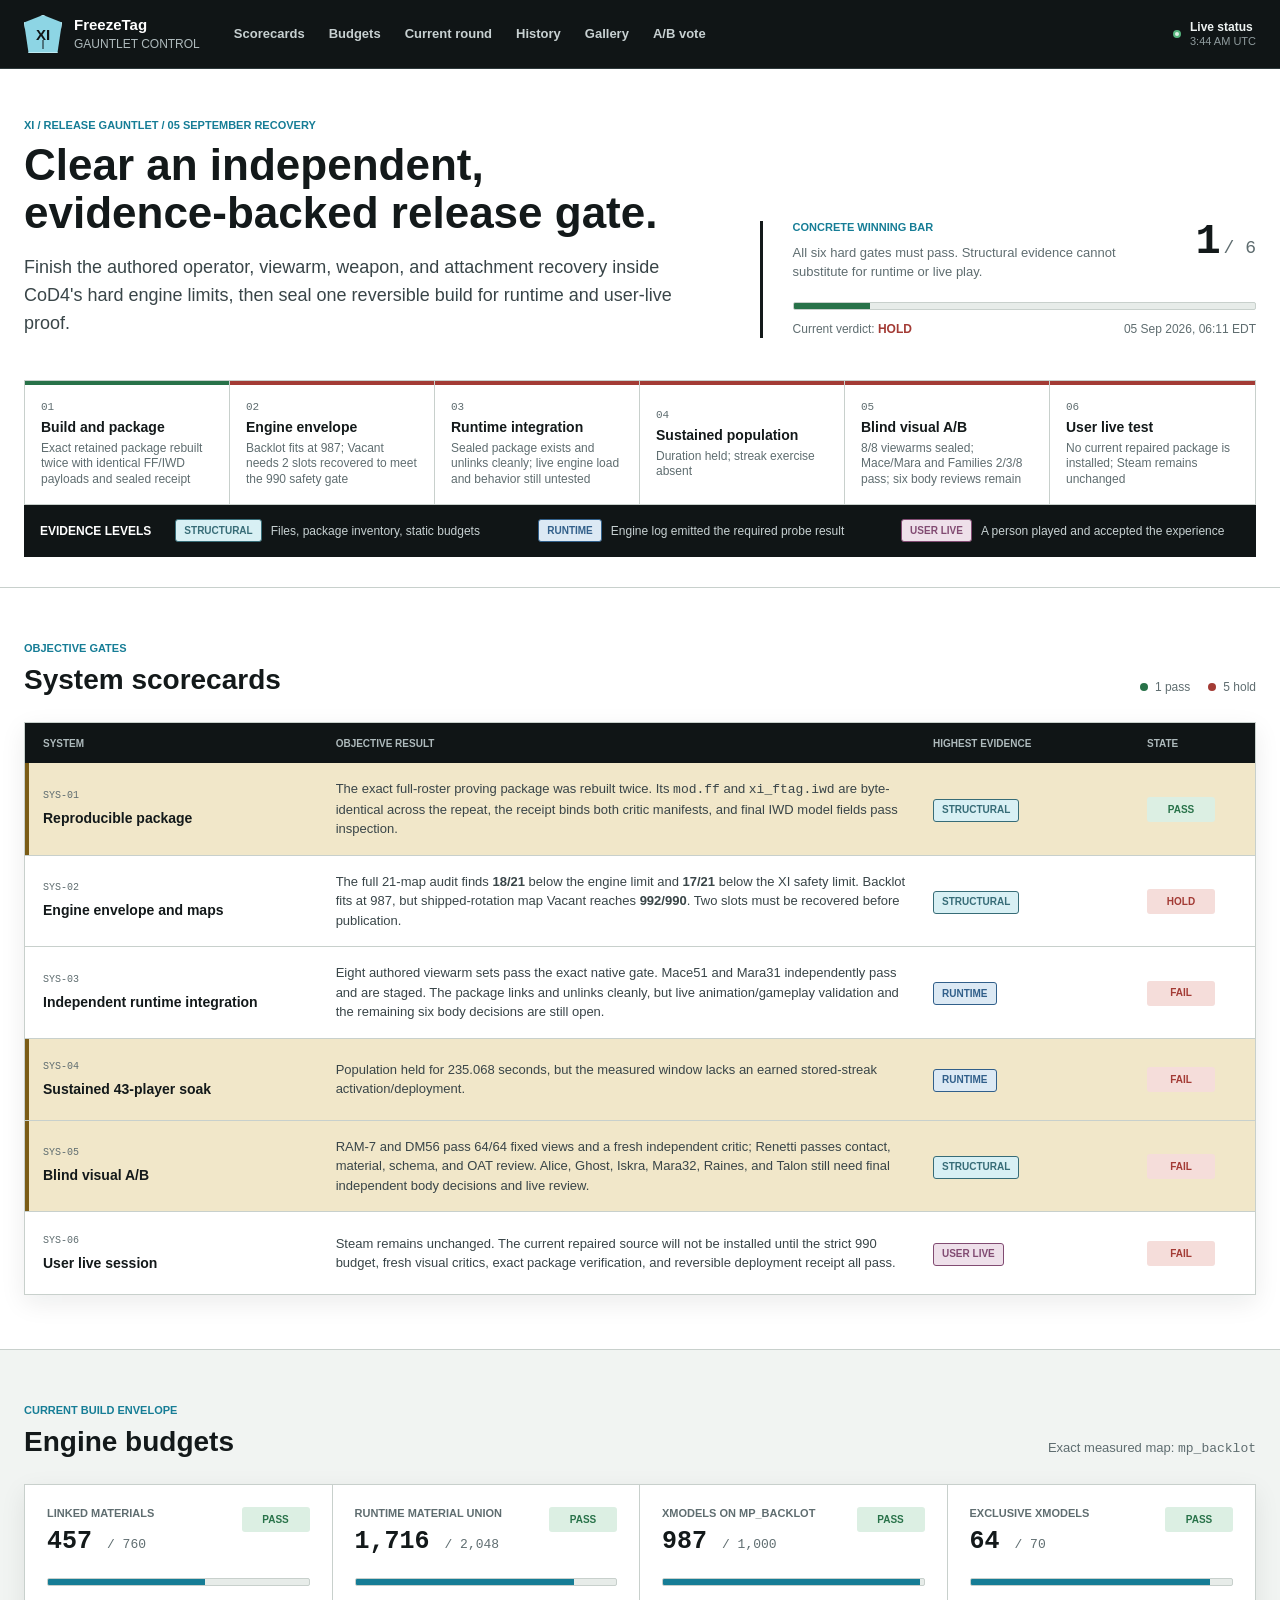
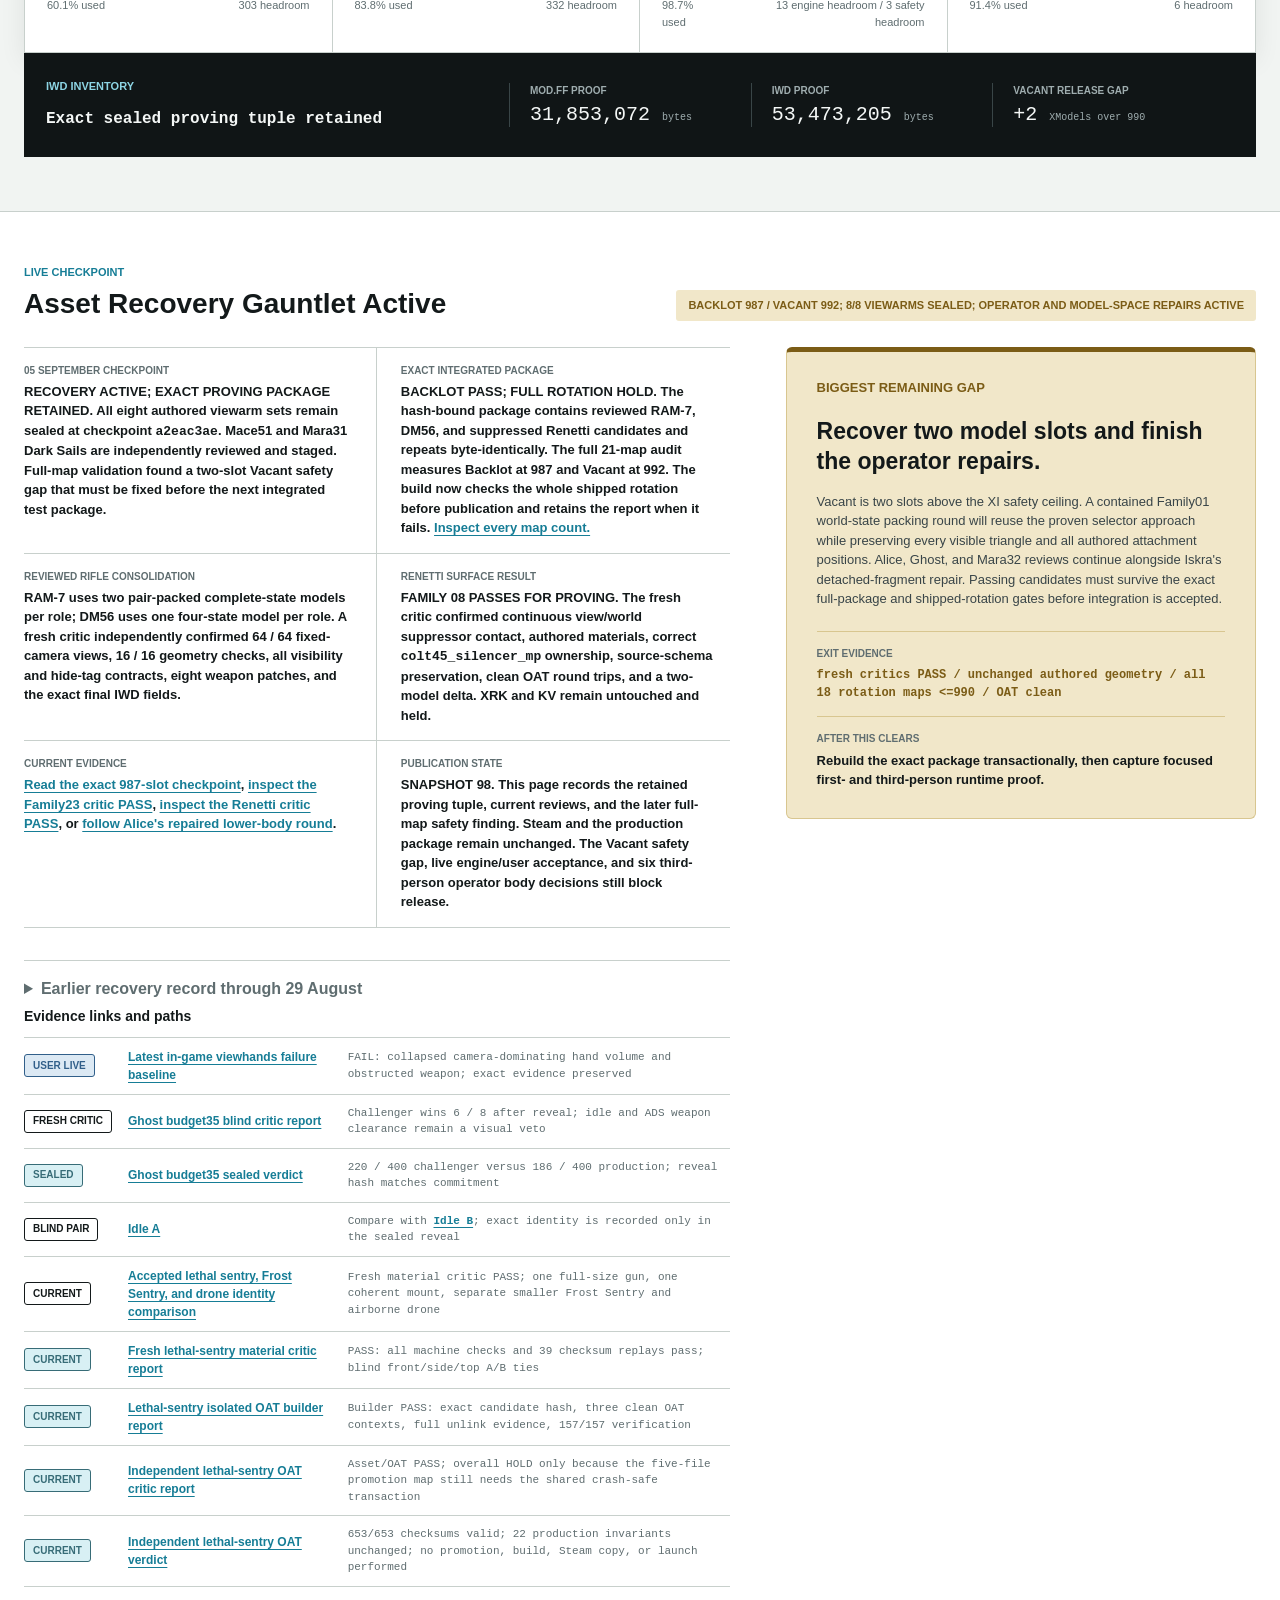
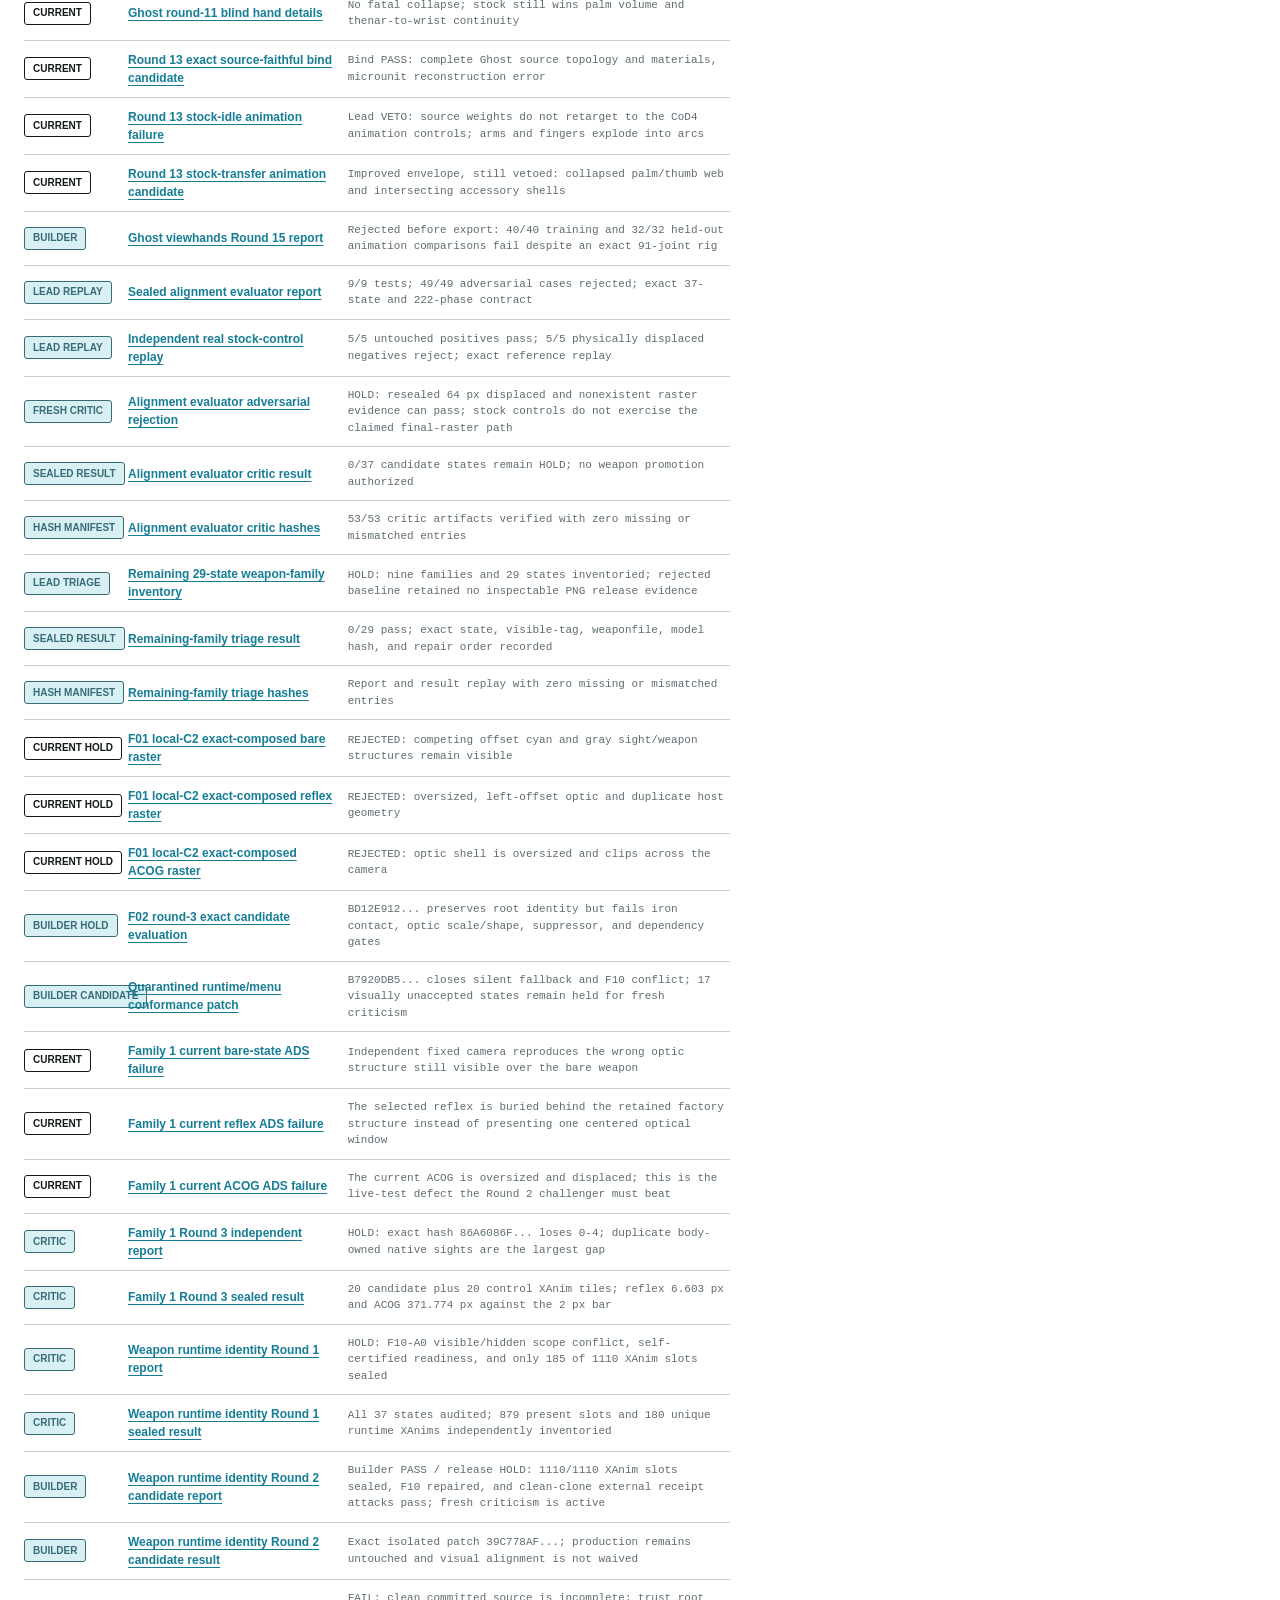
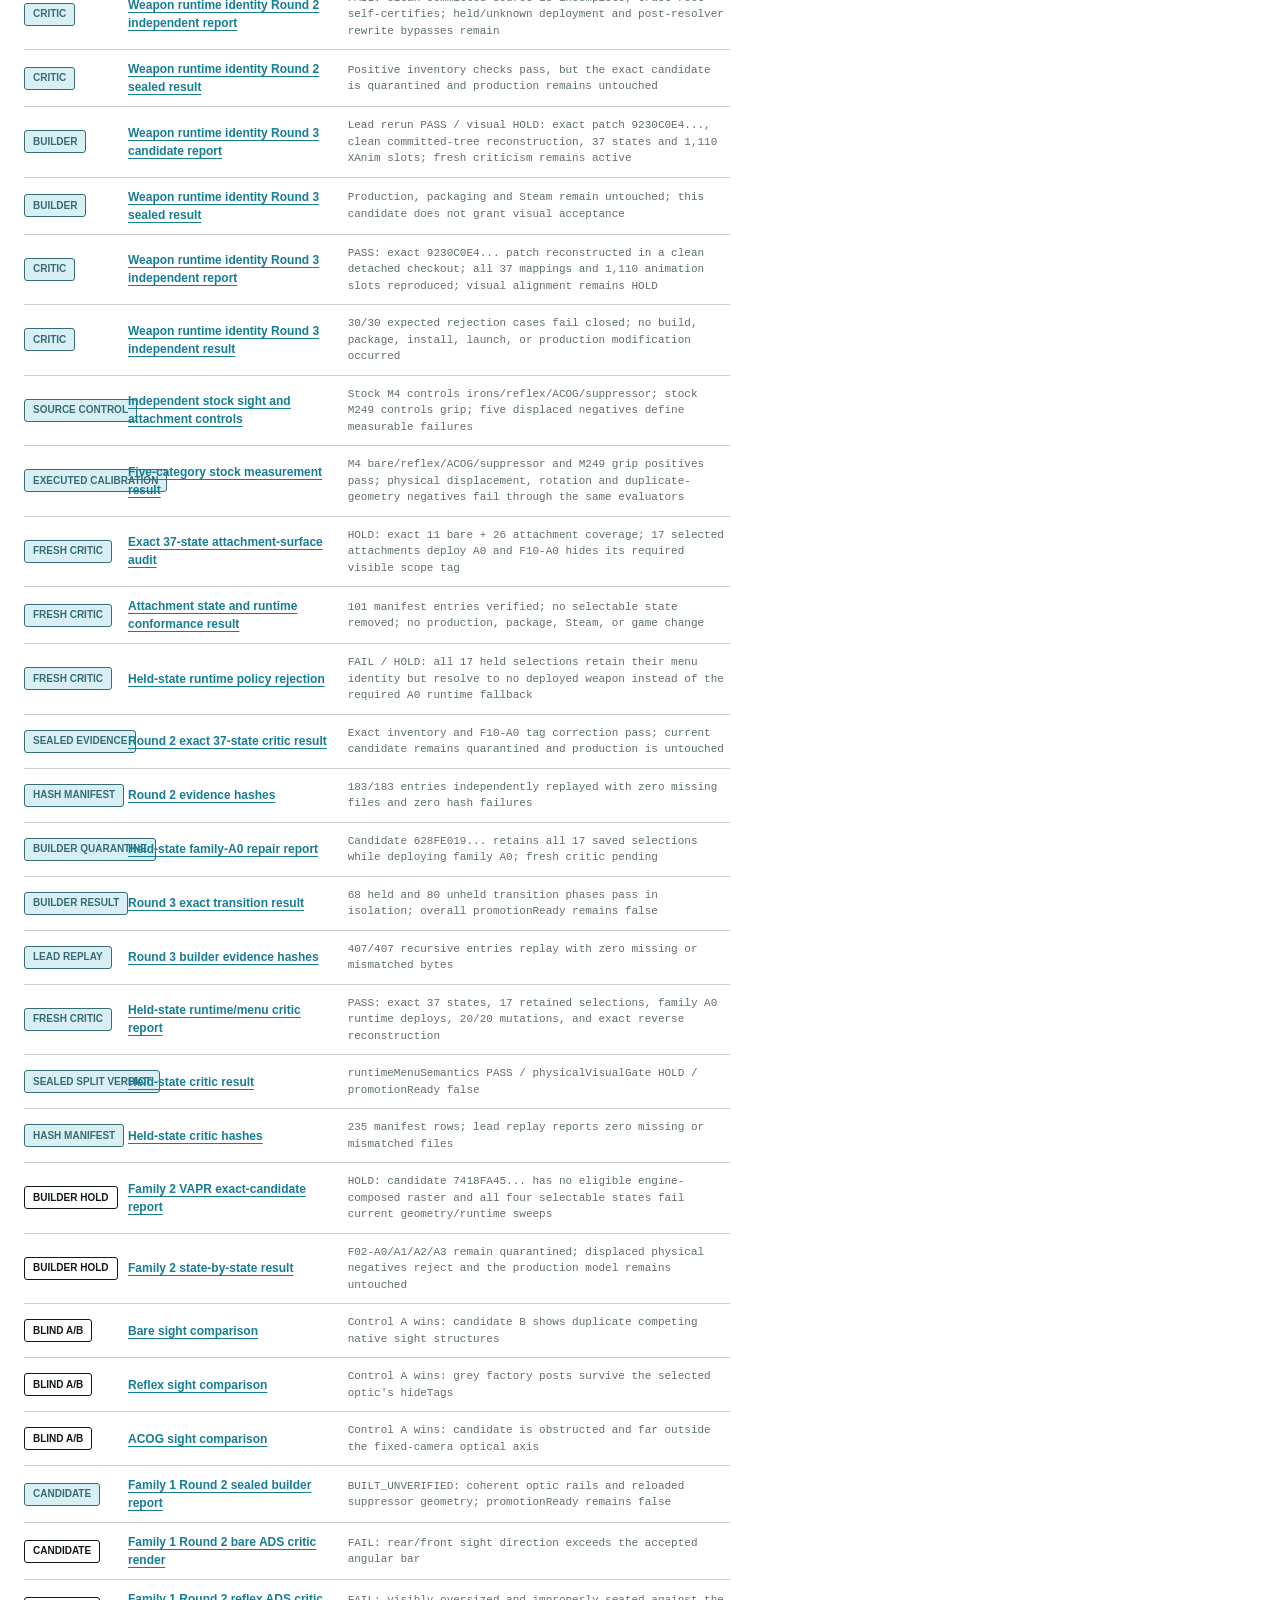
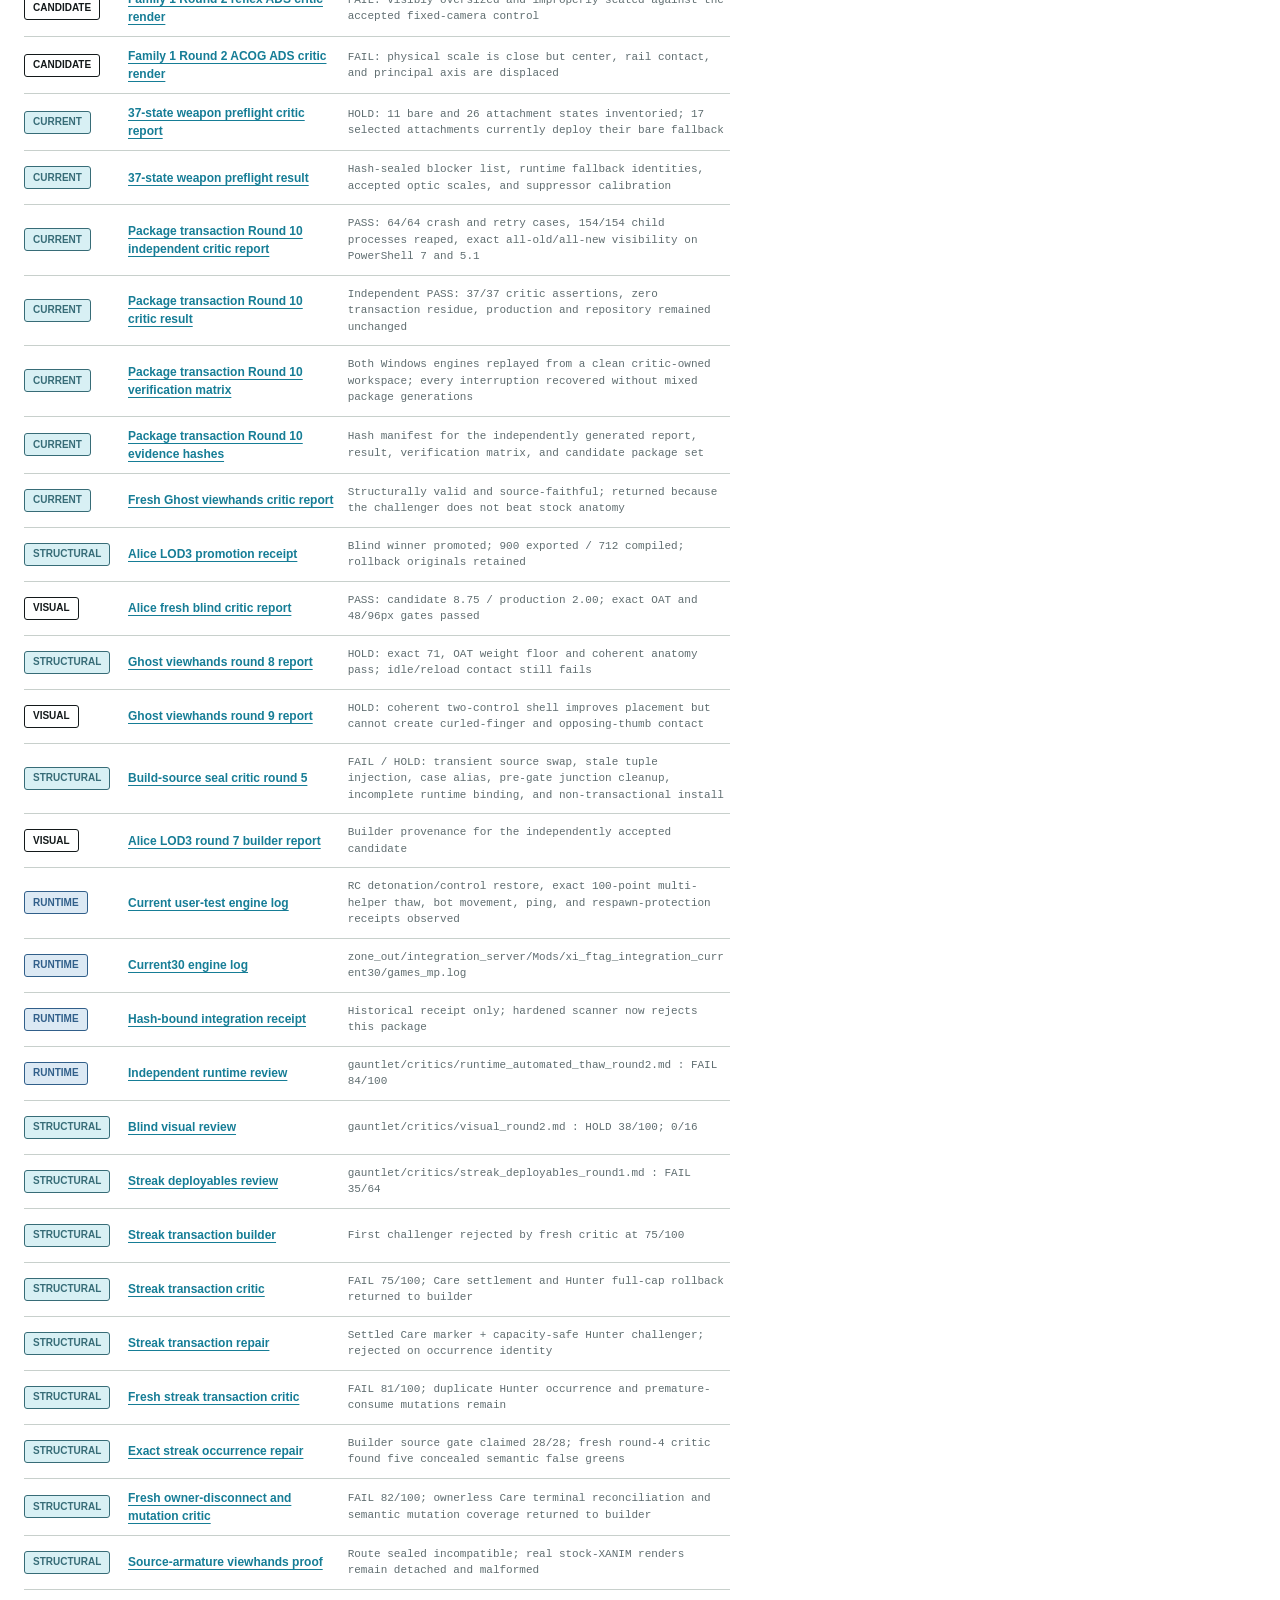
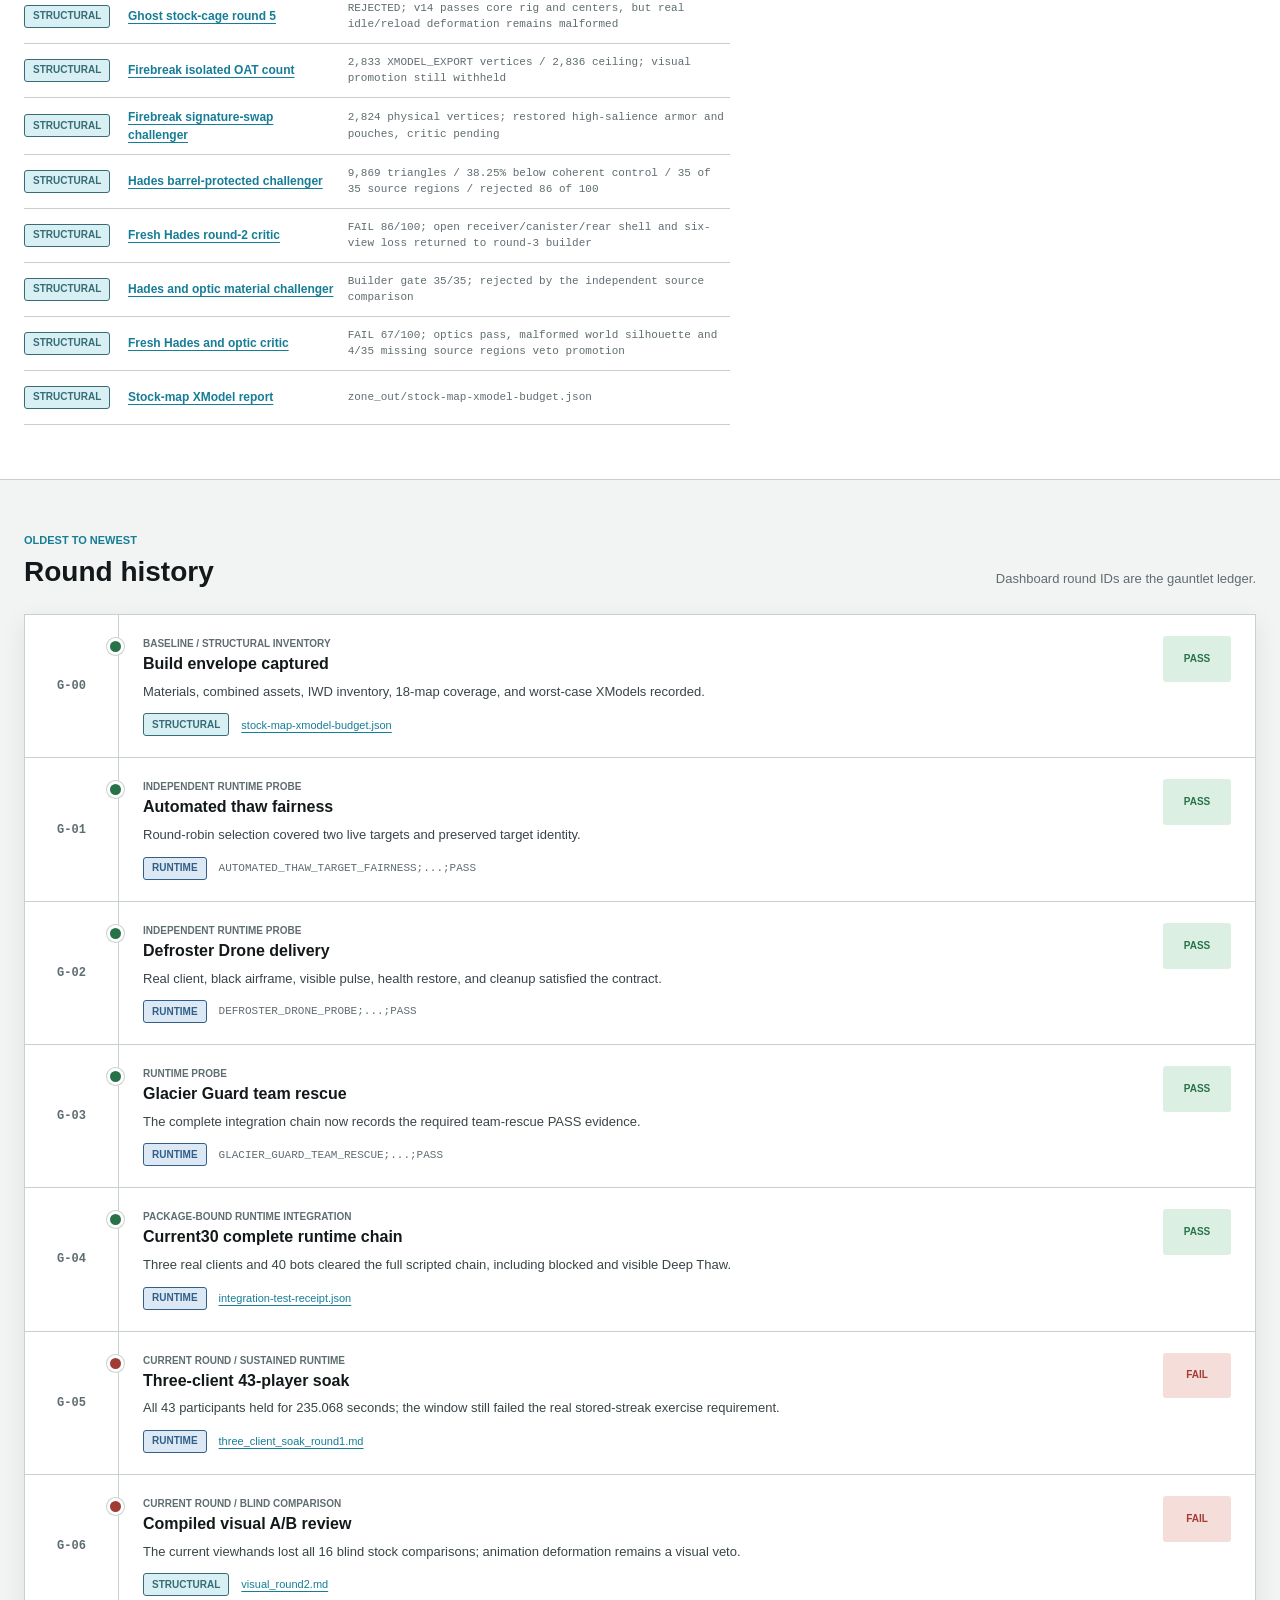
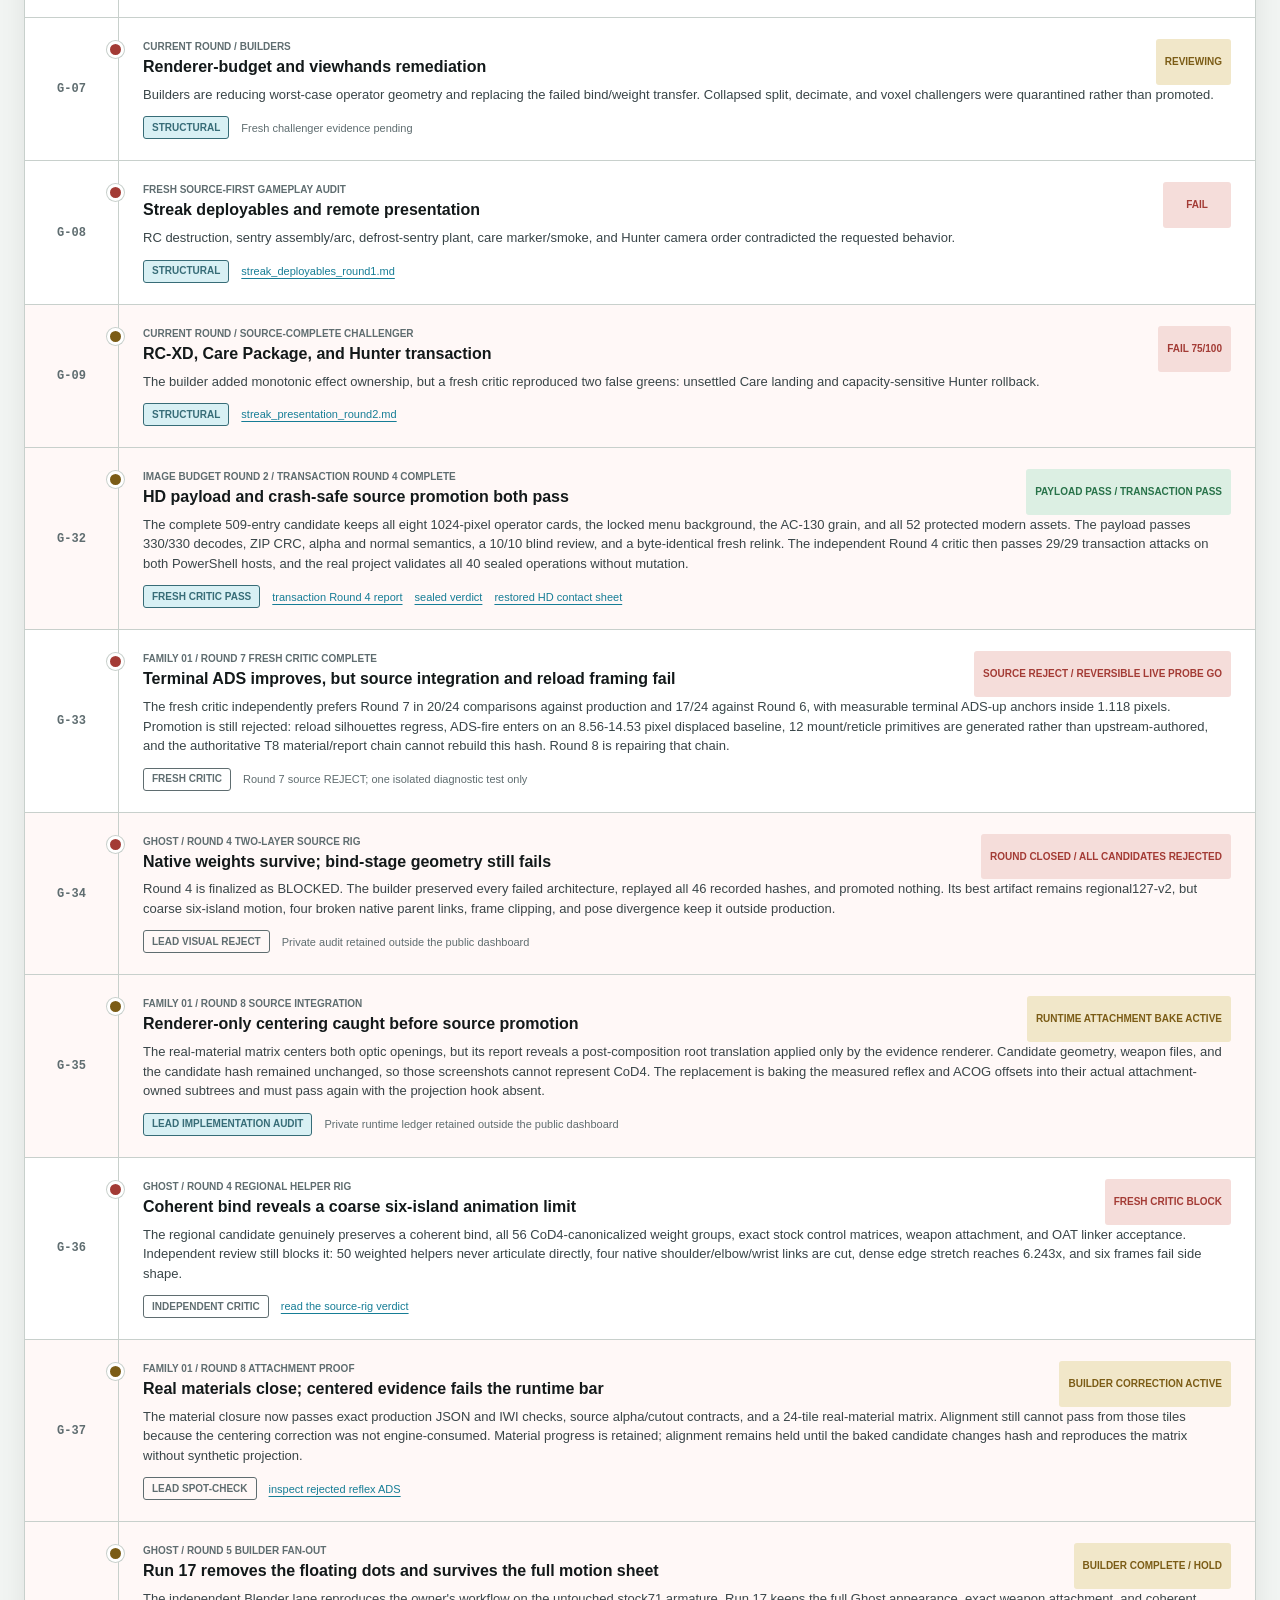
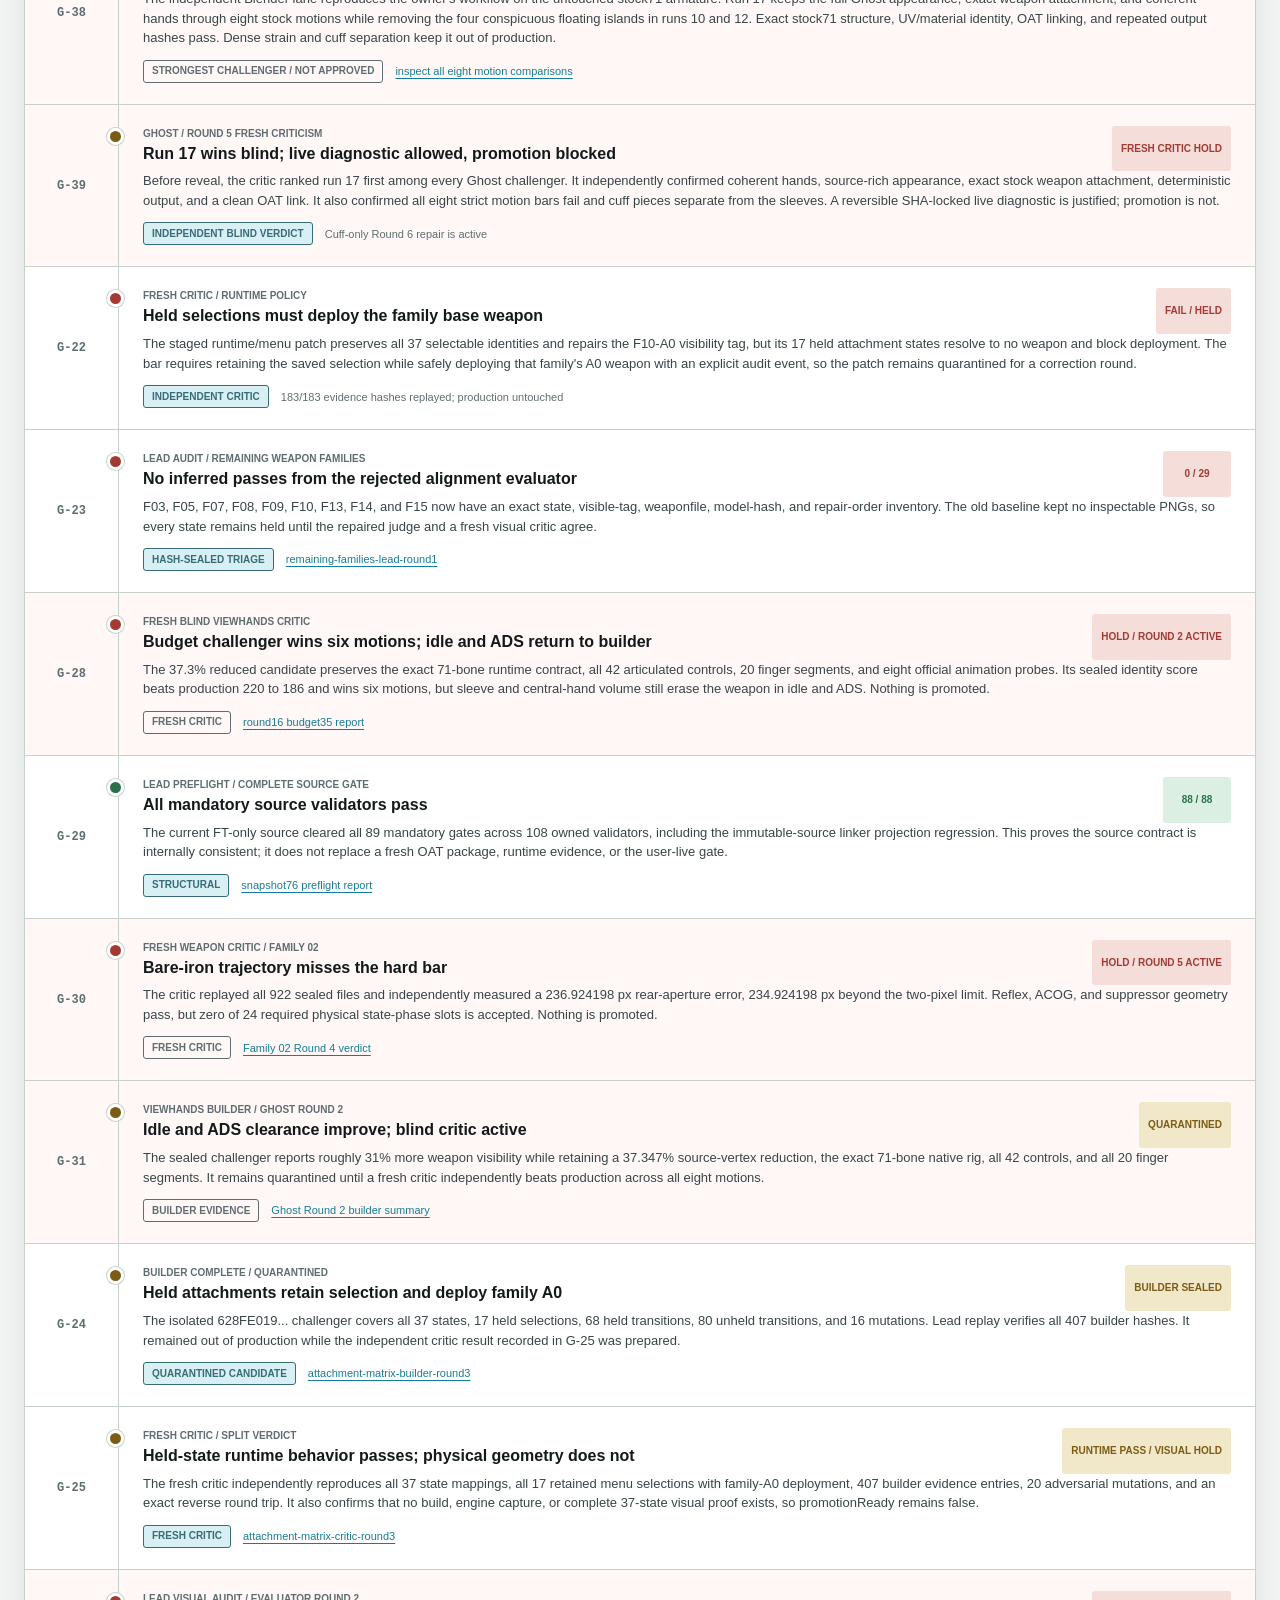
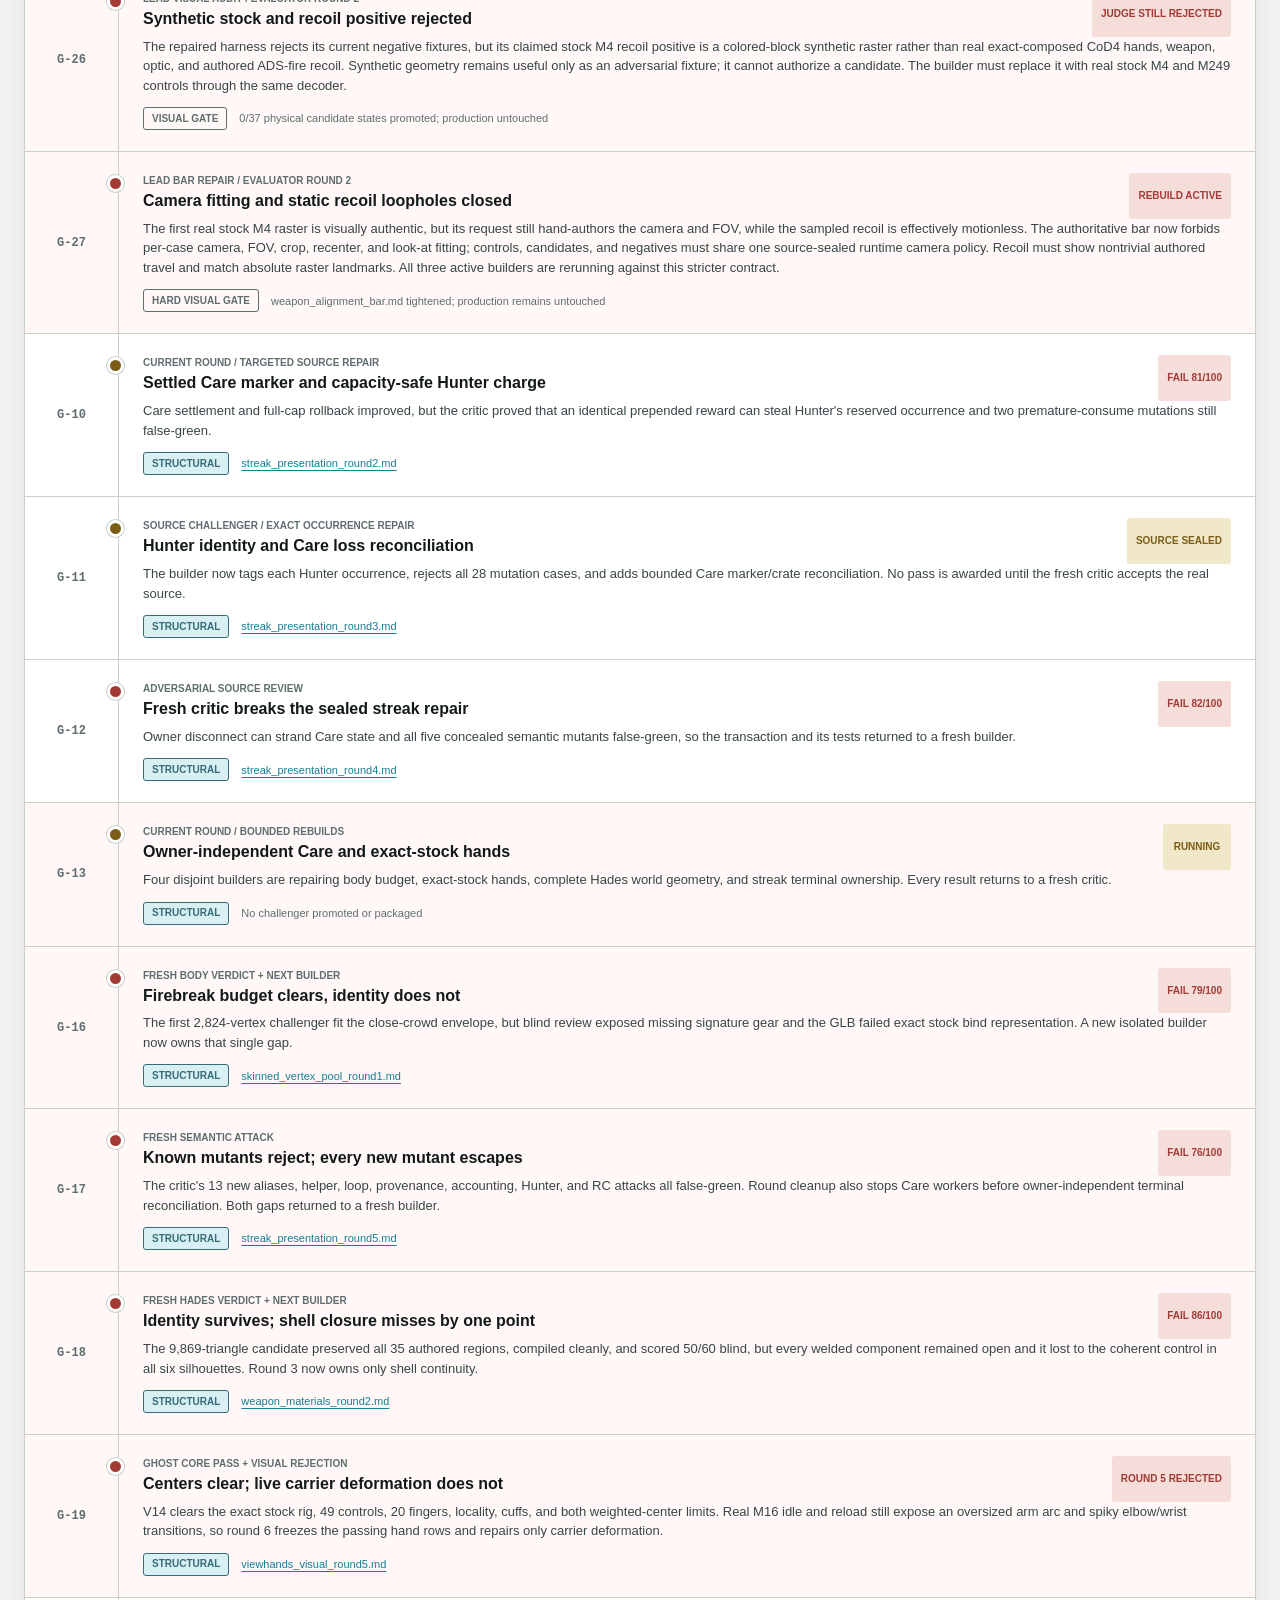
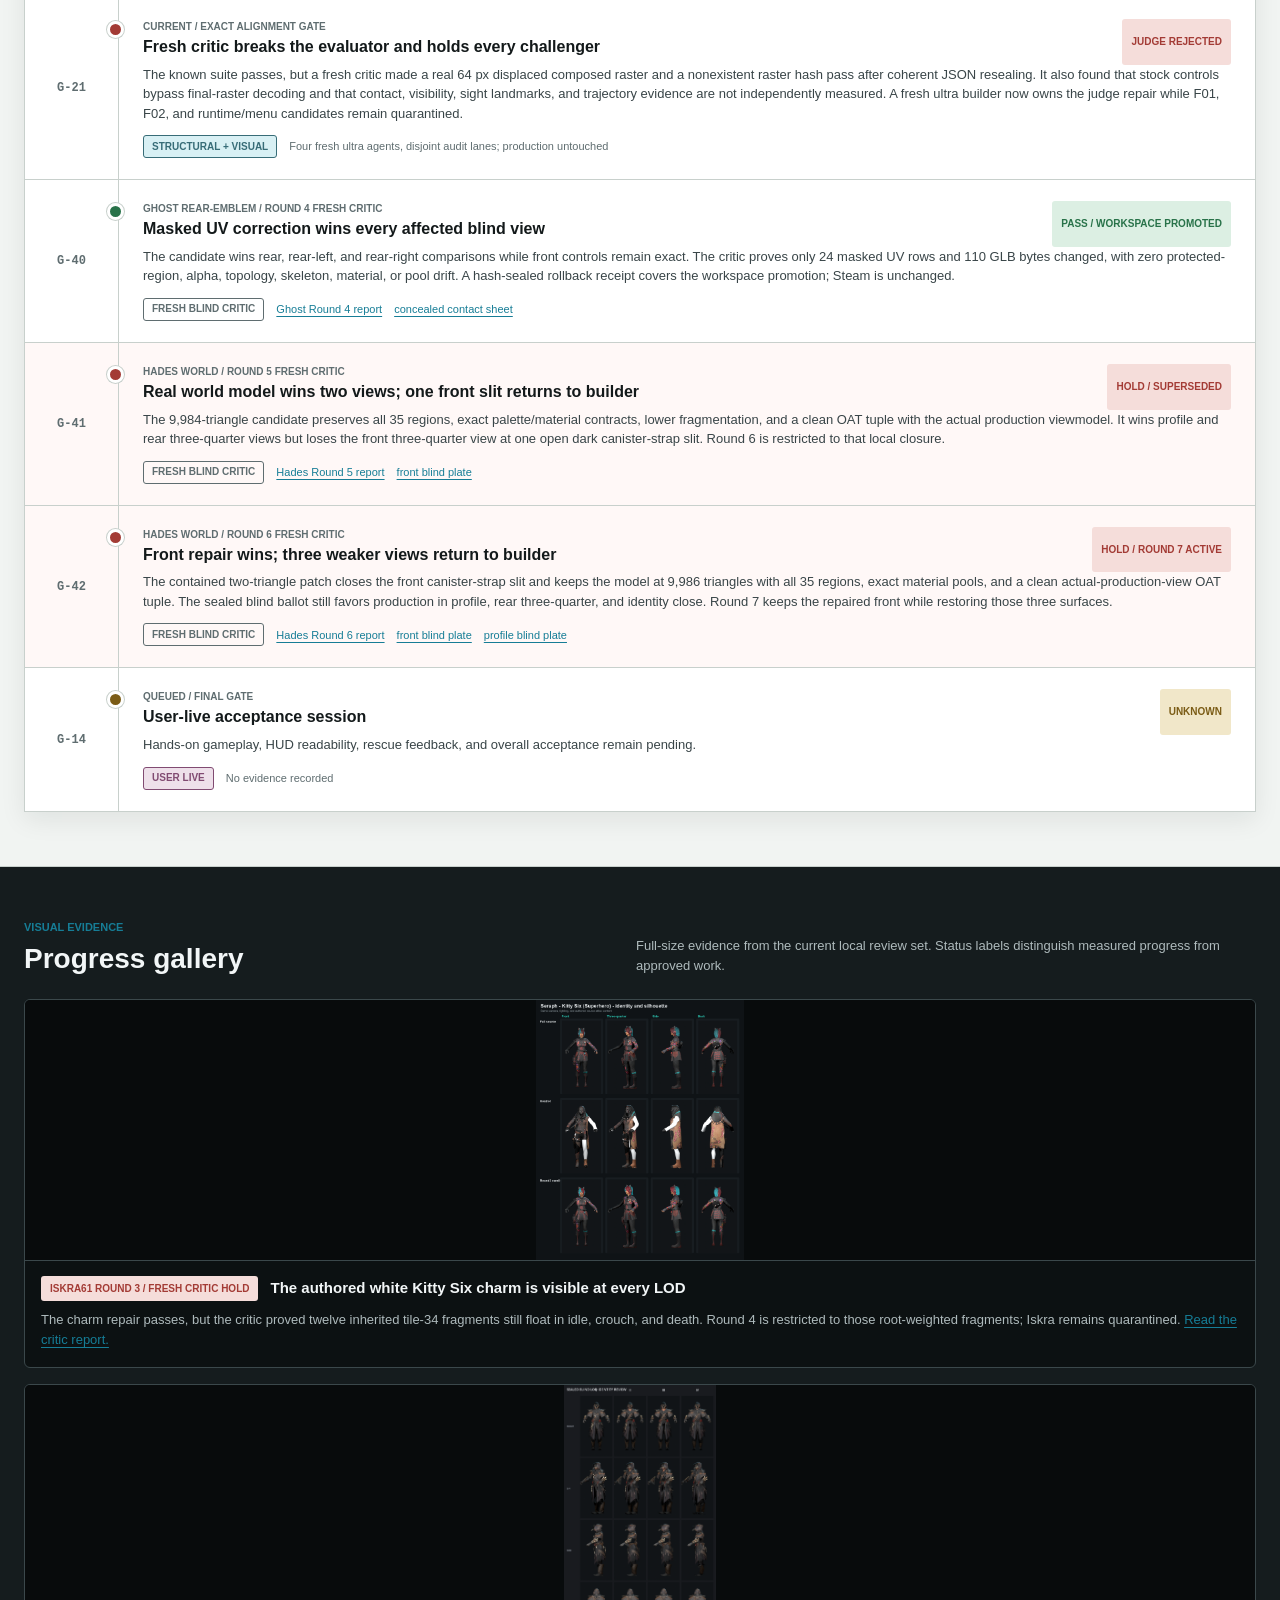
==== index.html @ a53f62fb "Record snapshot 98 with exact package and full-map safety results" ====
<!doctype html>
<html lang="en">
<head>
  <meta charset="utf-8">
  <meta name="viewport" content="width=device-width, initial-scale=1">
  <meta name="color-scheme" content="light">
  <meta name="theme-color" content="#101516">
  <title>XI FreezeTag | Gauntlet Progress</title>
  <link rel="stylesheet" href="styles.css?v=20260905-2">
  <script src="dashboard.js" defer></script>
</head>
<body>
  <a class="skip-link" href="#main-content">Skip to dashboard</a>

  <header class="site-header">
    <div class="header-inner">
      <a class="brand" href="#top" aria-label="XI FreezeTag gauntlet overview">
        <span class="brand-sigil" aria-hidden="true"><span>XI</span></span>
        <span class="brand-copy">
          <strong>FreezeTag</strong>
          <span>Gauntlet control</span>
        </span>
      </a>

      <nav class="section-nav" aria-label="Dashboard sections">
        <a href="#scorecards">Scorecards</a>
        <a href="#budgets">Budgets</a>
        <a href="#current-round">Current round</a>
        <a href="#history">History</a>
        <a href="#progress-gallery">Gallery</a>
        <a href="#visual-vote">A/B vote</a>
      </nav>

      <div class="header-state">
        <span class="live-dot" aria-hidden="true"></span>
        <span>
          <strong>Live status</strong>
          <span data-local-clock>Clock loading</span>
        </span>
      </div>
    </div>
  </header>

  <main id="main-content">
    <!-- SNAPSHOT FACTS: update this block and the matching sections below together. -->
    <section class="intro" id="top" aria-labelledby="goal-title">
      <div class="section-shell">
        <div class="intro-grid">
          <div class="goal-copy">
            <p class="eyebrow">XI / RELEASE GAUNTLET / 05 SEPTEMBER RECOVERY</p>
            <h1 id="goal-title">Clear an independent, evidence-backed release gate.</h1>
            <p class="lede">
              Finish the authored operator, viewarm, weapon, and attachment recovery inside CoD4's
              hard engine limits, then seal one reversible build for runtime and user-live proof.
            </p>
          </div>

          <div class="gate-summary" aria-labelledby="winning-bar-title">
            <div class="gate-summary-head">
              <div>
                <p class="eyebrow" id="winning-bar-title">Concrete winning bar</p>
                <p class="gate-rule">All six hard gates must pass. Structural evidence cannot substitute for runtime or live play.</p>
              </div>
              <div class="gate-count" aria-label="One of six release gates passed for the current source">
                <strong>1</strong><span>/ 6</span>
              </div>
            </div>
            <div class="gate-progress" role="progressbar" aria-label="Winning bar progress" aria-valuemin="0" aria-valuemax="6" aria-valuenow="1">
              <span style="width: 16.667%"></span>
            </div>
            <div class="snapshot-stamp">
              <span>Current verdict: <strong class="text-fail">HOLD</strong></span>
              <time datetime="2026-09-05T06:11:43-04:00">05 Sep 2026, 06:11 EDT</time>
            </div>
          </div>
        </div>

        <ol class="winning-bar" aria-label="Release gates">
          <li class="checkpoint is-pass">
            <span class="checkpoint-index">01</span>
            <strong>Build and package</strong>
            <span>Exact retained package rebuilt twice with identical FF/IWD payloads and sealed receipt</span>
          </li>
          <li class="checkpoint is-fail">
            <span class="checkpoint-index">02</span>
            <strong>Engine envelope</strong>
            <span>Backlot fits at 987; Vacant needs 2 slots recovered to meet the 990 safety gate</span>
          </li>
          <li class="checkpoint is-fail">
            <span class="checkpoint-index">03</span>
            <strong>Runtime integration</strong>
            <span>Sealed package exists and unlinks cleanly; live engine load and behavior still untested</span>
          </li>
          <li class="checkpoint is-fail">
            <span class="checkpoint-index">04</span>
            <strong>Sustained population</strong>
            <span>Duration held; streak exercise absent</span>
          </li>
          <li class="checkpoint is-fail">
            <span class="checkpoint-index">05</span>
            <strong>Blind visual A/B</strong>
              <span>8/8 viewarms sealed; Mace/Mara and Families 2/3/8 pass; six body reviews remain</span>
          </li>
          <li class="checkpoint is-fail">
            <span class="checkpoint-index">06</span>
            <strong>User live test</strong>
            <span>No current repaired package is installed; Steam remains unchanged</span>
          </li>
        </ol>

        <div class="verification-key" aria-label="Verification level definitions">
          <div class="key-label">Evidence levels</div>
          <div class="key-item">
            <span class="tier tier-structural">Structural</span>
            <span>Files, package inventory, static budgets</span>
          </div>
          <div class="key-item">
            <span class="tier tier-runtime">Runtime</span>
            <span>Engine log emitted the required probe result</span>
          </div>
          <div class="key-item">
            <span class="tier tier-live">User live</span>
            <span>A person played and accepted the experience</span>
          </div>
        </div>
      </div>
    </section>

    <section class="section-band" id="scorecards" aria-labelledby="scorecards-title">
      <div class="section-shell">
        <header class="section-heading">
          <div>
            <p class="eyebrow">Objective gates</p>
            <h2 id="scorecards-title">System scorecards</h2>
          </div>
          <div class="score-tally" aria-label="One release gate passed, five held">
            <span><i class="state-dot pass" aria-hidden="true"></i>1 pass</span>
            <span><i class="state-dot fail" aria-hidden="true"></i>5 hold</span>
          </div>
        </header>

        <div class="score-table" role="table" aria-label="Gauntlet system scorecards">
          <div class="score-head" role="row">
            <span role="columnheader">System</span>
            <span role="columnheader">Objective result</span>
            <span role="columnheader">Highest evidence</span>
            <span role="columnheader">State</span>
          </div>

          <div class="score-row is-current" role="row">
            <div class="score-system" role="cell" data-label="System">
              <span class="system-code">SYS-01</span>
              <strong>Reproducible package</strong>
            </div>
            <div class="score-result" role="cell" data-label="Objective result">
              The exact full-roster proving package was rebuilt twice. Its <code>mod.ff</code> and <code>xi_ftag.iwd</code> are byte-identical across the repeat, the receipt binds both critic manifests, and final IWD model fields pass inspection.
            </div>
            <div role="cell" data-label="Highest evidence"><span class="tier tier-structural">Structural</span></div>
            <div role="cell" data-label="State"><span class="status status-pass">Pass</span></div>
          </div>

          <div class="score-row" role="row">
            <div class="score-system" role="cell" data-label="System">
              <span class="system-code">SYS-02</span>
              <strong>Engine envelope and maps</strong>
            </div>
            <div class="score-result" role="cell" data-label="Objective result">
              The full 21-map audit finds <strong>18/21</strong> below the engine limit and <strong>17/21</strong> below the XI safety limit. Backlot fits at 987, but shipped-rotation map Vacant reaches <strong>992/990</strong>. Two slots must be recovered before publication.
            </div>
            <div role="cell" data-label="Highest evidence"><span class="tier tier-structural">Structural</span></div>
            <div role="cell" data-label="State"><span class="status status-fail">Hold</span></div>
          </div>

          <div class="score-row" role="row">
            <div class="score-system" role="cell" data-label="System">
              <span class="system-code">SYS-03</span>
              <strong>Independent runtime integration</strong>
            </div>
            <div class="score-result" role="cell" data-label="Objective result">
              Eight authored viewarm sets pass the exact native gate. Mace51 and Mara31 independently pass and are staged. The package links and unlinks cleanly, but live animation/gameplay validation and the remaining six body decisions are still open.
            </div>
            <div role="cell" data-label="Highest evidence"><span class="tier tier-runtime">Runtime</span></div>
            <div role="cell" data-label="State"><span class="status status-fail">Fail</span></div>
          </div>

          <div class="score-row is-current" role="row">
            <div class="score-system" role="cell" data-label="System">
              <span class="system-code">SYS-04</span>
              <strong>Sustained 43-player soak</strong>
            </div>
            <div class="score-result" role="cell" data-label="Objective result">
              Population held for 235.068 seconds, but the measured window lacks an earned stored-streak activation/deployment.
            </div>
            <div role="cell" data-label="Highest evidence"><span class="tier tier-runtime">Runtime</span></div>
            <div role="cell" data-label="State"><span class="status status-fail">Fail</span></div>
          </div>

          <div class="score-row is-current" role="row">
            <div class="score-system" role="cell" data-label="System">
              <span class="system-code">SYS-05</span>
              <strong>Blind visual A/B</strong>
            </div>
            <div class="score-result" role="cell" data-label="Objective result">
              RAM-7 and DM56 pass 64/64 fixed views and a fresh independent critic; Renetti passes contact, material, schema, and OAT review. Alice, Ghost, Iskra, Mara32, Raines, and Talon still need final independent body decisions and live review.
            </div>
            <div role="cell" data-label="Highest evidence"><span class="tier tier-structural">Structural</span></div>
            <div role="cell" data-label="State"><span class="status status-fail">Fail</span></div>
          </div>

          <div class="score-row" role="row">
            <div class="score-system" role="cell" data-label="System">
              <span class="system-code">SYS-06</span>
              <strong>User live session</strong>
            </div>
            <div class="score-result" role="cell" data-label="Objective result">
              Steam remains unchanged. The current repaired source will not be installed until the strict 990 budget, fresh visual critics, exact package verification, and reversible deployment receipt all pass.
            </div>
            <div role="cell" data-label="Highest evidence"><span class="tier tier-live">User live</span></div>
            <div role="cell" data-label="State"><span class="status status-fail">Fail</span></div>
          </div>
        </div>
      </div>
    </section>

    <section class="section-band section-band-alt" id="budgets" aria-labelledby="budgets-title">
      <div class="section-shell">
        <header class="section-heading">
          <div>
            <p class="eyebrow">Current build envelope</p>
            <h2 id="budgets-title">Engine budgets</h2>
          </div>
          <p class="section-note">Exact measured map: <code>mp_backlot</code></p>
        </header>

        <div class="budget-grid">
          <article class="budget-metric">
            <div class="metric-head">
              <div>
                <span class="metric-label">Linked materials</span>
                <strong>457 <small>/ 760</small></strong>
              </div>
              <span class="status status-pass">Pass</span>
            </div>
            <div class="meter" role="progressbar" aria-label="Linked materials used" aria-valuemin="0" aria-valuemax="760" aria-valuenow="457">
              <span style="--meter-fill: 60.1%"></span>
            </div>
            <p>60.1% used <span>303 headroom</span></p>
          </article>

          <article class="budget-metric">
            <div class="metric-head">
              <div>
                <span class="metric-label">Runtime material union</span>
                <strong>1,716 <small>/ 2,048</small></strong>
              </div>
              <span class="status status-pass">Pass</span>
            </div>
            <div class="meter" role="progressbar" aria-label="Runtime material union used" aria-valuemin="0" aria-valuemax="2048" aria-valuenow="1716">
              <span style="--meter-fill: 83.8%"></span>
            </div>
            <p>83.8% used <span>332 headroom</span></p>
          </article>

          <article class="budget-metric">
            <div class="metric-head">
              <div>
                <span class="metric-label">XModels on mp_backlot</span>
                <strong>987 <small>/ 1,000</small></strong>
              </div>
              <span class="status status-pass">Pass</span>
            </div>
            <div class="meter" role="progressbar" aria-label="XModels used on mp_backlot" aria-valuemin="0" aria-valuemax="1000" aria-valuenow="987">
              <span style="--meter-fill: 98.7%"></span>
            </div>
            <p>98.7% used <span>13 engine headroom / 3 safety headroom</span></p>
          </article>

          <article class="budget-metric">
            <div class="metric-head">
              <div>
                <span class="metric-label">Exclusive XModels</span>
                <strong>64 <small>/ 70</small></strong>
              </div>
              <span class="status status-pass">Pass</span>
            </div>
            <div class="meter" role="progressbar" aria-label="Exclusive XModels used" aria-valuemin="0" aria-valuemax="70" aria-valuenow="64">
              <span style="--meter-fill: 91.4%"></span>
            </div>
            <p>91.4% used <span>6 headroom</span></p>
          </article>
        </div>

        <div class="package-strip" aria-label="IWD package inventory">
          <div class="package-title">
            <span class="eyebrow">IWD inventory</span>
            <strong><code>Exact sealed proving tuple retained</code></strong>
          </div>
          <dl>
            <div>
              <dt>mod.ff proof</dt>
              <dd>31,853,072 <small>bytes</small></dd>
            </div>
            <div>
              <dt>IWD proof</dt>
              <dd>53,473,205 <small>bytes</small></dd>
            </div>
            <div>
              <dt>Vacant release gap</dt>
              <dd>+2 <small>XModels over 990</small></dd>
            </div>
          </dl>
        </div>
      </div>
    </section>

    <section class="section-band current-round" id="current-round" aria-labelledby="current-round-title">
      <div class="section-shell">
        <header class="section-heading">
          <div>
            <p class="eyebrow">Live checkpoint</p>
            <h2 id="current-round-title">Asset Recovery Gauntlet Active</h2>
          </div>
          <span class="status status-unknown status-large">Backlot 987 / Vacant 992; 8/8 viewarms sealed; operator and model-space repairs active</span>
        </header>

        <div class="round-grid">
          <div>
            <dl class="round-facts">
              <div>
                <dt>05 September checkpoint</dt>
                <dd><strong>RECOVERY ACTIVE; EXACT PROVING PACKAGE RETAINED.</strong> All eight authored viewarm sets remain sealed at checkpoint <code>a2eac3ae</code>. Mace51 and Mara31 Dark Sails are independently reviewed and staged. Full-map validation found a two-slot Vacant safety gap that must be fixed before the next integrated test package.</dd>
              </div>
              <div>
                <dt>Exact integrated package</dt>
                <dd><strong>BACKLOT PASS; FULL ROTATION HOLD.</strong> The hash-bound package contains reviewed RAM-7, DM56, and suppressed Renetti candidates and repeats byte-identically. The full 21-map audit measures Backlot at 987 and Vacant at 992. The build now checks the whole shipped rotation before publication and retains the report when it fails. <a href="evidence/current/recovery-20260905/package/stock-map-xmodel-budget.json">Inspect every map count.</a></dd>
              </div>
              <div>
                <dt>Reviewed rifle consolidation</dt>
                <dd>RAM-7 uses two pair-packed complete-state models per role; DM56 uses one four-state model per role. A fresh critic independently confirmed <strong>64 / 64</strong> fixed-camera views, <strong>16 / 16</strong> geometry checks, all visibility and hide-tag contracts, eight weapon patches, and the exact final IWD fields.</dd>
              </div>
              <div>
                <dt>Renetti surface result</dt>
                <dd><strong>FAMILY 08 PASSES FOR PROVING.</strong> The fresh critic confirmed continuous view/world suppressor contact, authored materials, correct <code>colt45_silencer_mp</code> ownership, source-schema preservation, clean OAT round trips, and a two-model delta. XRK and KV remain untouched and held.</dd>
              </div>
              <div>
                <dt>Current evidence</dt>
                <dd><a href="evidence/current/recovery-20260905/package/exact-integrated-proving-report.md">Read the exact 987-slot checkpoint</a>, <a href="evidence/current/recovery-20260905/weapons/family23-combined-round2-critic-report.md">inspect the Family23 critic PASS</a>, <a href="evidence/current/recovery-20260905/weapons/renetti-round4-critic-report.md">inspect the Renetti critic PASS</a>, or <a href="evidence/current/recovery-20260905/operators/alice-round2-builder-report.md">follow Alice's repaired lower-body round</a>.</dd>
              </div>
              <div>
                <dt>Publication state</dt>
                <dd><strong>SNAPSHOT 98.</strong> This page records the retained proving tuple, current reviews, and the later full-map safety finding. Steam and the production package remain unchanged. The Vacant safety gap, live engine/user acceptance, and six third-person operator body decisions still block release.</dd>
              </div>
            </dl>

            <details class="archive-detail">
              <summary>Earlier recovery record through 29 August</summary>
            <dl class="round-facts">
              <div>
                <dt>Active repair round</dt>
                <dd><strong>RECOVERY ACTIVE; NO NEW PLAYABLE SNAPSHOT CLAIMED.</strong> Ghost rear-emblem round 4 passed a fresh concealed A/B in every affected view, changed exactly <code>24</code> masked UV rows and <code>110</code> GLB bytes, and was promoted through a hash-sealed workspace-only transaction. Its body, hands, skeleton, materials, pools, and Steam tuple stayed fixed. Hades round 6 then closed the front purple canister-strap slit with a contained two-triangle patch and passed every structural gate. The fresh critic still held it because production decisively won profile, rear three-quarter, and identity-close views. Round 7 is retaining the successful front closure while restoring those three weaker surfaces.</dd>
              </div>
              <div>
                <dt>Triangle allocation result</dt>
                <dd>Triangle count remains a ceiling, not the visual bar. Hades round 6 fits at <code>9,986 / 10,000</code> triangles, keeps disconnected components at <code>2,445</code>, preserves all <code>35</code> semantic regions and both exact materials, and passes the actual production-view OAT tuple at <code>0</code> warnings and <code>0</code> errors. Its blind tally is still only <code>1</code> candidate win to <code>3</code> production wins. Round 7 must recover production-quality canister-strap, receiver, and snake continuity without losing the repaired front or exceeding the engine ceiling.</dd>
              </div>
              <div>
                <dt>Exact test tuple</dt>
                <dd><strong class="text-pass">LAST PLAYABLE BASELINE ONLY.</strong> Snapshot 89 remains the last sealed reversible tuple: <code>mod.ff</code> <code>8B0F3FEB...</code>, <code>xi_ftag.iwd</code> <code>0369317B...</code>, and <code>xi_ftag.cfg</code> <code>FAC54B77...</code>. Current source is newer and is not represented by those hashes.</dd>
              </div>
              <div>
                <dt>Build evidence</dt>
                <dd><a href="evidence/current/seal/snapshot89-build-report.md">Read the Snapshot 89 report</a>, <a href="evidence/current/seal/snapshot89-independent-critic.md">read the fresh independent tuple verdict</a>, <a href="evidence/current/seal/snapshot89-build-result.json">inspect the machine-readable result</a>, or <a href="evidence/current/seal/snapshot89-build-sha256sums.txt">verify the exact hashes</a>.</dd>
              </div>
              <div>
                <dt>Concurrent map work</dt>
                <dd>The separate map agent's work is outside this sealed runtime tuple. Snapshot 89 packages only the main <code>xi_ftag</code> runtime files and does not modify or publish custom-map work.</dd>
              </div>
              <div>
                <dt>Steam test install</dt>
                <dd><strong class="text-pass">EXACT TUPLE VERIFIED.</strong> The three Snapshot 89 files were clean-installed at <code>2026-08-28 16:44 EDT</code>; all destination hashes match the sealed manifest. The previous runtime was moved intact to <code>_backup_xi_ftag_20260828_164451_dbe64e08</code> before publication.</dd>
              </div>
              <div>
                <dt>Recovered builders</dt>
                <dd>All eight operator far LODs now have promotion receipts. Alice's <code>900 exported / 712 compiled</code> challenger beat production <code>8.75 / 2.00</code> in a concealed A/B, passed a fresh OAT round trip, and was promoted through a hash-sealed rollback transaction. LOD0, viewhands, cards, and the other seven operators stayed unchanged.</dd>
              </div>
              <div>
                <dt>Independent critics</dt>
                <dd><strong class="text-pass">GHOST ROUND 4 FRESH CRITIC PASS; HADES ROUND 6 FRESH CRITIC HOLD.</strong> Ghost wins the rear, rear-left, and rear-right concealed comparisons while front and side controls remain exact. Hades round 6 decisively wins the repaired front three-quarter view, but production decisively wins profile, rear three-quarter, and identity close. Neither result substitutes for a sealed runtime package or the user's live test.</dd>
              </div>
              <div>
                <dt>Probe</dt>
                <dd><strong class="text-pass">ROUND 10 FRESH CRITIC PASS.</strong> PowerShell 7.6.4 and Windows PowerShell 5.1 each pass <code>32 / 32</code> independent interruption cases. The critic confirms exact all-old/all-new visibility, zero mixed states, zero residue, <code>154 / 154</code> child processes reaped, <code>37 / 37</code> critic checks, and identical production snapshots. Power-loss and kernel-crash simulation remain outside this offline process-termination bar.</dd>
              </div>
              <div>
                <dt>Remote viewer</dt>
                <dd><strong class="text-pass">PERMANENT PUBLIC PAGE LIVE AT SNAPSHOT 93.</strong> The dedicated <a href="https://n2nshadow.github.io/xi-freezetag-gauntlet/?snapshot=93">GitHub Pages dashboard</a> works away from the home network over HTTPS and includes the sealed Hades round 6 critic evidence. The private mod and recovered reference source remain private.</dd>
              </div>
              <div>
                <dt>Alignment evaluator</dt>
                <dd><strong class="text-fail">FRESH CRITIC REJECTED THE JUDGE.</strong> The Round 4 critic built a fully synthetic package containing a 21-byte fake executable, repeated black rasters, fabricated recoil witnesses, and a self-authored acceptance record; the real evaluator returned <code>PASS</code> and <code>mayAuthorizePromotion=true</code>. Physical mutation controls do discriminate, but provenance has no verifier-owned trust root. Alignment numbers remain advisory until an authenticated CoD4 capture chain or the user-live view confirms them.</dd>
              </div>
              <div>
                <dt>Gameplay spine</dt>
                <dd><strong class="text-pass">IMAGE PAYLOAD AND SOURCE TRANSACTION PASS.</strong> Round 2 restores the approved <code>CCE34781...</code> HD aggregate, removes <code>59</code> linked image names, and cuts IWI payload by <code>24.230907%</code>. The fresh Round 4 critic passes all <code>29</code> adversarial scenarios on PowerShell 7 and 5.1, including both Round 3 exploits, forged receipts, caught failures, and post-displacement hard kills. The untouched real project validates all <code>40</code> approved operations on both hosts. Promotion is queued until the active source builders finish reading production.</dd>
              </div>
              <div>
                <dt>Verdict</dt>
                <dd><strong class="text-fail">SOURCE REPAIR IN PROGRESS.</strong> One narrowly contained Ghost visual repair has earned promotion inside the workspace. Hades round 6 remains quarantined after a <code>1-3</code> blind loss, round 7 is active, and Steam remains untouched. No newer package will be called improved merely because it compiles: source gates, independent visual review, a sealed reversible build, and the user's in-game verdict remain separate requirements.</dd>
              </div>
              <div>
                <dt>Sentry recovery</dt>
                <dd><strong class="text-pass">CURRENT SOURCE PASS / RELEASE HOLD.</strong> A fresh specialist verified one shared suitcase marker, identical deployment timing, one clean full-size lethal sentry, one compact defroster, no C4/claymore presentation, no child-model pileup, and grounded yaw-only rotation. Two independent OAT probes produced the same <code>704,685</code>-byte fastfile with zero warnings/errors. A real client test is still required, especially around the retained <code>0.8</code>-second settle fuse.</dd>
              </div>
              <div>
                <dt>Operator Round 2 verdict</dt>
                <dd><strong class="text-fail">FAIL / HOLD; PRODUCTION UNCHANGED.</strong> The candidate hands won <code>5 / 5</code> strict blind comparisons against current, but lost <code>5 / 5</code> against stock, remained oversized and open-handed, and raised the compiled viewhands maximum by <code>1,022</code> vertices. The body was a <code>4 / 4</code> visual tie because only skin weights changed; the broken source-material-to-atlas assignment could not improve. The next builder is restricted to Ghost body atlas mapping with topology, positions, joints, weights, viewhands, and pool counts frozen. <a href="evidence/current/recovery-20260829/operator-round2-critic/REPORT.md">Read the critic report.</a></dd>
              </div>
              <div>
                <dt>Ghost Atlas Round 3 verdict</dt>
                <dd><strong class="text-fail">FAIL / HOLD; PRODUCTION UNCHANGED.</strong> The candidate passed isolated OAT linkage and preserved exact body, hands, topology, skeleton, material-slot, and pool counts, but a fresh blind critic scored production <code>26</code> to candidate <code>14</code>. The broad remap changed <code>8,210 / 8,939</code> UV rows and produced patchwork beard, neck/vest islands, a malformed grenade mark, stretched vest geometry, and blue-white lower-leg fragments. The next round starts from production and may change only an explicitly verified rear-emblem vertex mask; atlas RGB/alpha and every other UV remain frozen. <a href="evidence/current/recovery-20260829/ghost-atlas-round3-critic/REPORT.md">Read the critic report.</a></dd>
              </div>
              <div>
                <dt>Ghost Rear-Emblem Round 4 verdict</dt>
                <dd><strong class="text-pass">PASS / WORKSPACE PROMOTED.</strong> A fresh critic concealed production and candidate identities, then selected the candidate in all three affected rear views while the front stayed exact and side differences were limited to rear-emblem edge pixels. Independent containment found exactly <code>24</code> changed <code>TEXCOORD_0</code> rows, zero changes outside the mask, no alpha change, and exact body, hands, bone, material, and pool budgets. <a href="evidence/current/recovery-20260829/ghost-rear-emblem-round4-critic/REPORT.md">Read the critic report.</a></dd>
              </div>
              <div>
                <dt>Hades World Round 6 verdict</dt>
                <dd><strong class="text-fail">HOLD / ROUND 7 ACTIVE.</strong> The <code>9,986</code>-triangle candidate closes the criticized front slit and passes topology, atlas, alpha, material, pool, integrity, and actual production-view OAT gates. In the sealed blind review it decisively wins front three-quarter, while production decisively wins profile, rear three-quarter, and identity close. Round 7 must keep the front repair and recover those three surfaces. <a href="evidence/current/recovery-20260829/hades-world-round6-critic/REPORT.md">Read the critic report.</a></dd>
              </div>
              <div>
                <dt>Weapon alignment</dt>
                <dd><strong>FAMILY 01 OPTIC TRANSLATION REJECTED ON CONTACT.</strong> A real geometry bake centered reflex and ACOG views, but side/profile evidence showed both optic assemblies floating above the receiver rail. That candidate is rejected. The next pass must keep rigid authored optics physically seated and center the whole weapon through an engine-consumed ADS path, never by separating the sight from the gun.</dd>
              </div>
              <div>
                <dt>Sentry deployment trace</dt>
                <dd>The sealed source routes both sentries through the shared suitcase deployment path while retaining one full-size lethal gun and one mini T8 defroster. Snapshot 89 must now prove in game that stale composite geometry is gone and both presentations match the intended deployment.</dd>
              </div>
              <div>
                <dt>Outlaw lens and IWD</dt>
                <dd>The exact Snapshot 89 IWD contains <code>340</code> reachable runtime images and <code>519</code> total entries at <code>29,853,466</code> bytes. ZIP ordering, CRC, exclusions, source-backed material reachability, and all <code>72</code> announcer clips pass. Its Steam copy now matches the sealed hash byte-for-byte.</dd>
              </div>
              <div>
                <dt>Hades world probe</dt>
                <dd><strong class="text-fail">FRESH CRITIC FAIL / HOLD; ALL 7 GATES STILL FAIL.</strong> The sealed view won five decisive blind comparisons and tied two identity views, but none passed unconditionally. All optics remain visibly unseated, ACOG and holographic transmission are unusable, loose/open geometry remains, the import plan is stale, and no sealed world GLB exists. OAT was correctly skipped because the view/world package is incomplete. The next builder may create only one real world candidate with topology, UV, identity, and compile evidence. <a href="evidence/current/recovery-20260829/hades-round4-critic/REPORT.md">Read the critic report.</a></dd>
              </div>
              <div>
                <dt>Operator LOD3 verdict</dt>
                <dd><strong class="text-pass">PASS / ALL EIGHT PROMOTED.</strong> Seven prior winners remain intact. Alice round 8 replaced only its malformed production LOD3, reduced compiled vertices from <code>965</code> to <code>712</code>, and passed presentation, four-LOD, and five body-budget scenarios. Receipt <code>promotion-receipt.json</code> records the sealed critic evidence, before/after hashes, and rollback files.</dd>
              </div>
              <div>
                <dt>Weapon-pool constraint</dt>
                <dd>The current source stays at <code>11</code> explicitly linked weapons inside the <code>128</code>-weapon runtime pool, with seven approved XI utility names and no duplicated stock aliases. Stock XModels are references rather than embedded copies, so deleting those references would not buy attachment headroom. The runtime manifest retains <code>340</code> reachable images after eight byte-identical slots were removed. <a href="evidence/current/recovery-20260829/runtime-asset-audit.md">Read the current asset audit.</a></dd>
              </div>
            </dl>
            </details>

            <div class="evidence-block">
              <h3>Evidence links and paths</h3>
              <ul class="evidence-list">
                <li>
                  <span class="tier tier-runtime">User live</span>
                  <a href="evidence/current/hands/live-failure-round1/evidence/live-failure-wide.png">Latest in-game viewhands failure baseline</a>
                  <code>FAIL: collapsed camera-dominating hand volume and obstructed weapon; exact evidence preserved</code>
                </li>
                <li>
                  <span class="tier tier-visual">Fresh critic</span>
                  <a href="evidence/current/hands/round16-budget35-critic/REPORT.md">Ghost budget35 blind critic report</a>
                  <code>Challenger wins 6 / 8 after reveal; idle and ADS weapon clearance remain a visual veto</code>
                </li>
                <li>
                  <span class="tier tier-structural">Sealed</span>
                  <a href="evidence/current/hands/round16-budget35-critic/blind-verdict.json">Ghost budget35 sealed verdict</a>
                  <code>220 / 400 challenger versus 186 / 400 production; reveal hash matches commitment</code>
                </li>
                <li>
                  <span class="tier tier-visual">Blind pair</span>
                  <a href="evidence/current/hands/round16-budget35-critic/pairs/idle-A.png">Idle A</a>
                  <code>Compare with <a href="evidence/current/hands/round16-budget35-critic/pairs/idle-B.png">Idle B</a>; exact identity is recorded only in the sealed reveal</code>
                </li>
                <li>
                  <span class="tier tier-visual">Current</span>
                  <a href="evidence/current/sentry/material-identity.png">Accepted lethal sentry, Frost Sentry, and drone identity comparison</a>
                  <code>Fresh material critic PASS; one full-size gun, one coherent mount, separate smaller Frost Sentry and airborne drone</code>
                </li>
                <li>
                  <span class="tier tier-structural">Current</span>
                  <a href="evidence/current/sentry/material-critic-report.md">Fresh lethal-sentry material critic report</a>
                  <code>PASS: all machine checks and 39 checksum replays pass; blind front/side/top A/B ties</code>
                </li>
                <li>
                  <span class="tier tier-structural">Current</span>
                  <a href="evidence/current/sentry/oat-round6/builder-report.md">Lethal-sentry isolated OAT builder report</a>
                  <code>Builder PASS: exact candidate hash, three clean OAT contexts, full unlink evidence, 157/157 verification</code>
                </li>
                <li>
                  <span class="tier tier-structural">Current</span>
                  <a href="evidence/current/sentry/oat-round7/critic-report.md">Independent lethal-sentry OAT critic report</a>
                  <code>Asset/OAT PASS; overall HOLD only because the five-file promotion map still needs the shared crash-safe transaction</code>
                </li>
                <li>
                  <span class="tier tier-structural">Current</span>
                  <a href="evidence/current/sentry/oat-round7/critic-result.json">Independent lethal-sentry OAT verdict</a>
                  <code>653/653 checksums valid; 22 production invariants unchanged; no promotion, build, Steam copy, or launch performed</code>
                </li>
                <li>
                  <span class="tier tier-visual">Current</span>
                  <a href="evidence/current/hands/bind-left-details.png">Ghost round-11 blind hand details</a>
                  <code>No fatal collapse; stock still wins palm volume and thenar-to-wrist continuity</code>
                </li>
                <li>
                  <span class="tier tier-visual">Current</span>
                  <a href="evidence/current/hands/round13-bind-invariant-a/bind-candidate.png">Round 13 exact source-faithful bind candidate</a>
                  <code>Bind PASS: complete Ghost source topology and materials, microunit reconstruction error</code>
                </li>
                <li>
                  <span class="tier tier-visual">Current</span>
                  <a href="evidence/current/hands/round13-bind-invariant-a/idle-candidate-fail.png">Round 13 stock-idle animation failure</a>
                  <code>Lead VETO: source weights do not retarget to the CoD4 animation controls; arms and fingers explode into arcs</code>
                </li>
                <li>
                  <span class="tier tier-visual">Current</span>
                  <a href="evidence/current/hands/round13-stock-transfer-a/idle15-candidate.png">Round 13 stock-transfer animation candidate</a>
                  <code>Improved envelope, still vetoed: collapsed palm/thumb web and intersecting accessory shells</code>
                </li>
                <li>
                  <span class="tier tier-structural">Builder</span>
                  <a href="evidence/current/hands/round15-root-diffusion/REPORT.md">Ghost viewhands Round 15 report</a>
                  <code>Rejected before export: 40/40 training and 32/32 held-out animation comparisons fail despite an exact 91-joint rig</code>
                </li>
                <li>
                  <span class="tier tier-structural">Lead replay</span>
                  <a href="evidence/current/weapons/alignment-harness-round1/REPORT.md">Sealed alignment evaluator report</a>
                  <code>9/9 tests; 49/49 adversarial cases rejected; exact 37-state and 222-phase contract</code>
                </li>
                <li>
                  <span class="tier tier-structural">Lead replay</span>
                  <a href="evidence/current/weapons/alignment-harness-round1/lead-real-controls.json">Independent real stock-control replay</a>
                  <code>5/5 untouched positives pass; 5/5 physically displaced negatives reject; exact reference replay</code>
                </li>
                <li>
                  <span class="tier tier-structural">Fresh critic</span>
                  <a href="evidence/current/weapons/alignment-harness-critic-round1/REPORT.md">Alignment evaluator adversarial rejection</a>
                  <code>HOLD: resealed 64 px displaced and nonexistent raster evidence can pass; stock controls do not exercise the claimed final-raster path</code>
                </li>
                <li>
                  <span class="tier tier-structural">Sealed result</span>
                  <a href="evidence/current/weapons/alignment-harness-critic-round1/RESULT.json">Alignment evaluator critic result</a>
                  <code>0/37 candidate states remain HOLD; no weapon promotion authorized</code>
                </li>
                <li>
                  <span class="tier tier-structural">Hash manifest</span>
                  <a href="evidence/current/weapons/alignment-harness-critic-round1/SHA256SUMS.txt">Alignment evaluator critic hashes</a>
                  <code>53/53 critic artifacts verified with zero missing or mismatched entries</code>
                </li>
                <li>
                  <span class="tier tier-structural">Lead triage</span>
                  <a href="evidence/current/weapons/remaining-families-lead-round1/REPORT.md">Remaining 29-state weapon-family inventory</a>
                  <code>HOLD: nine families and 29 states inventoried; rejected baseline retained no inspectable PNG release evidence</code>
                </li>
                <li>
                  <span class="tier tier-structural">Sealed result</span>
                  <a href="evidence/current/weapons/remaining-families-lead-round1/RESULT.json">Remaining-family triage result</a>
                  <code>0/29 pass; exact state, visible-tag, weaponfile, model hash, and repair order recorded</code>
                </li>
                <li>
                  <span class="tier tier-structural">Hash manifest</span>
                  <a href="evidence/current/weapons/remaining-families-lead-round1/SHA256SUMS.txt">Remaining-family triage hashes</a>
                  <code>Report and result replay with zero missing or mismatched entries</code>
                </li>
                <li>
                  <span class="tier tier-visual">Current hold</span>
                  <a href="evidence/current/weapons/family1-local-c2/bare.png">F01 local-C2 exact-composed bare raster</a>
                  <code>REJECTED: competing offset cyan and gray sight/weapon structures remain visible</code>
                </li>
                <li>
                  <span class="tier tier-visual">Current hold</span>
                  <a href="evidence/current/weapons/family1-local-c2/reflex.png">F01 local-C2 exact-composed reflex raster</a>
                  <code>REJECTED: oversized, left-offset optic and duplicate host geometry</code>
                </li>
                <li>
                  <span class="tier tier-visual">Current hold</span>
                  <a href="evidence/current/weapons/family1-local-c2/acog.png">F01 local-C2 exact-composed ACOG raster</a>
                  <code>REJECTED: optic shell is oversized and clips across the camera</code>
                </li>
                <li>
                  <span class="tier tier-structural">Builder hold</span>
                  <a href="evidence/current/weapons/family2-round3/basis-candidate-evaluation.json">F02 round-3 exact candidate evaluation</a>
                  <code>BD12E912... preserves root identity but fails iron contact, optic scale/shape, suppressor, and dependency gates</code>
                </li>
                <li>
                  <span class="tier tier-structural">Builder candidate</span>
                  <a href="evidence/current/weapons/attachment-matrix-builder-round1/REPORT.md">Quarantined runtime/menu conformance patch</a>
                  <code>B7920DB5... closes silent fallback and F10 conflict; 17 visually unaccepted states remain held for fresh criticism</code>
                </li>
                <li>
                  <span class="tier tier-visual">Current</span>
                  <a href="evidence/current/weapons/family1-baseline/current-bare-ads.png">Family 1 current bare-state ADS failure</a>
                  <code>Independent fixed camera reproduces the wrong optic structure still visible over the bare weapon</code>
                </li>
                <li>
                  <span class="tier tier-visual">Current</span>
                  <a href="evidence/current/weapons/family1-baseline/current-reflex-ads.png">Family 1 current reflex ADS failure</a>
                  <code>The selected reflex is buried behind the retained factory structure instead of presenting one centered optical window</code>
                </li>
                <li>
                  <span class="tier tier-visual">Current</span>
                  <a href="evidence/current/weapons/family1-baseline/current-acog-ads.png">Family 1 current ACOG ADS failure</a>
                  <code>The current ACOG is oversized and displaced; this is the live-test defect the Round 2 challenger must beat</code>
                </li>
                <li>
                  <span class="tier tier-structural">Critic</span>
                  <a href="evidence/current/weapons/family1-round3/critic/REPORT.md">Family 1 Round 3 independent report</a>
                  <code>HOLD: exact hash 86A6086F... loses 0-4; duplicate body-owned native sights are the largest gap</code>
                </li>
                <li>
                  <span class="tier tier-structural">Critic</span>
                  <a href="evidence/current/weapons/family1-round3/critic/RESULT.json">Family 1 Round 3 sealed result</a>
                  <code>20 candidate plus 20 control XAnim tiles; reflex 6.603 px and ACOG 371.774 px against the 2 px bar</code>
                </li>
                <li>
                  <span class="tier tier-structural">Critic</span>
                  <a href="evidence/current/weapons/runtime-identity-round1/REPORT.md">Weapon runtime identity Round 1 report</a>
                  <code>HOLD: F10-A0 visible/hidden scope conflict, self-certified readiness, and only 185 of 1110 XAnim slots sealed</code>
                </li>
                <li>
                  <span class="tier tier-structural">Critic</span>
                  <a href="evidence/current/weapons/runtime-identity-round1/RESULT.json">Weapon runtime identity Round 1 sealed result</a>
                  <code>All 37 states audited; 879 present slots and 180 unique runtime XAnims independently inventoried</code>
                </li>
                <li>
                  <span class="tier tier-structural">Builder</span>
                  <a href="evidence/current/weapons/runtime-identity-round2-builder/REPORT.md">Weapon runtime identity Round 2 candidate report</a>
                  <code>Builder PASS / release HOLD: 1110/1110 XAnim slots sealed, F10 repaired, and clean-clone external receipt attacks pass; fresh criticism is active</code>
                </li>
                <li>
                  <span class="tier tier-structural">Builder</span>
                  <a href="evidence/current/weapons/runtime-identity-round2-builder/RESULT.json">Weapon runtime identity Round 2 candidate result</a>
                  <code>Exact isolated patch 39C778AF...; production remains untouched and visual alignment is not waived</code>
                </li>
                <li>
                  <span class="tier tier-structural">Critic</span>
                  <a href="evidence/current/weapons/runtime-identity-round2-critic/REPORT.md">Weapon runtime identity Round 2 independent report</a>
                  <code>FAIL: clean committed source is incomplete; trust root self-certifies; held/unknown deployment and post-resolver rewrite bypasses remain</code>
                </li>
                <li>
                  <span class="tier tier-structural">Critic</span>
                  <a href="evidence/current/weapons/runtime-identity-round2-critic/RESULT.json">Weapon runtime identity Round 2 sealed result</a>
                  <code>Positive inventory checks pass, but the exact candidate is quarantined and production remains untouched</code>
                </li>
                <li>
                  <span class="tier tier-structural">Builder</span>
                  <a href="evidence/current/weapons/runtime-identity-round3-builder/REPORT.md">Weapon runtime identity Round 3 candidate report</a>
                  <code>Lead rerun PASS / visual HOLD: exact patch 9230C0E4..., clean committed-tree reconstruction, 37 states and 1,110 XAnim slots; fresh criticism remains active</code>
                </li>
                <li>
                  <span class="tier tier-structural">Builder</span>
                  <a href="evidence/current/weapons/runtime-identity-round3-builder/RESULT.json">Weapon runtime identity Round 3 sealed result</a>
                  <code>Production, packaging and Steam remain untouched; this candidate does not grant visual acceptance</code>
                </li>
                <li>
                  <span class="tier tier-structural">Critic</span>
                  <a href="evidence/current/weapons/runtime-identity-round3-critic/REPORT.md">Weapon runtime identity Round 3 independent report</a>
                  <code>PASS: exact 9230C0E4... patch reconstructed in a clean detached checkout; all 37 mappings and 1,110 animation slots reproduced; visual alignment remains HOLD</code>
                </li>
                <li>
                  <span class="tier tier-structural">Critic</span>
                  <a href="evidence/current/weapons/runtime-identity-round3-critic/RESULT.json">Weapon runtime identity Round 3 independent result</a>
                  <code>30/30 expected rejection cases fail closed; no build, package, install, launch, or production modification occurred</code>
                </li>
                <li>
                  <span class="tier tier-structural">Source control</span>
                  <a href="evidence/current/weapons/alignment-source-controls-round1/REPORT.md">Independent stock sight and attachment controls</a>
                  <code>Stock M4 controls irons/reflex/ACOG/suppressor; stock M249 controls grip; five displaced negatives define measurable failures</code>
                </li>
                <li>
                  <span class="tier tier-structural">Executed calibration</span>
                  <a href="evidence/current/weapons/alignment-stock-calibration-round2/global-stock-cod4-measurement-calibration.json">Five-category stock measurement result</a>
                  <code>M4 bare/reflex/ACOG/suppressor and M249 grip positives pass; physical displacement, rotation and duplicate-geometry negatives fail through the same evaluators</code>
                </li>
                <li>
                  <span class="tier tier-structural">Fresh critic</span>
                  <a href="evidence/current/weapons/attachment-matrix-critic-round1/REPORT.md">Exact 37-state attachment-surface audit</a>
                  <code>HOLD: exact 11 bare + 26 attachment coverage; 17 selected attachments deploy A0 and F10-A0 hides its required visible scope tag</code>
                </li>
                <li>
                  <span class="tier tier-structural">Fresh critic</span>
                  <a href="evidence/current/weapons/attachment-matrix-critic-round1/RESULT.json">Attachment state and runtime conformance result</a>
                  <code>101 manifest entries verified; no selectable state removed; no production, package, Steam, or game change</code>
                </li>
                <li>
                  <span class="tier tier-structural">Fresh critic</span>
                  <a href="evidence/current/weapons/attachment-matrix-critic-round2/REPORT.md">Held-state runtime policy rejection</a>
                  <code>FAIL / HOLD: all 17 held selections retain their menu identity but resolve to no deployed weapon instead of the required A0 runtime fallback</code>
                </li>
                <li>
                  <span class="tier tier-structural">Sealed evidence</span>
                  <a href="evidence/current/weapons/attachment-matrix-critic-round2/RESULT.json">Round 2 exact 37-state critic result</a>
                  <code>Exact inventory and F10-A0 tag correction pass; current candidate remains quarantined and production is untouched</code>
                </li>
                <li>
                  <span class="tier tier-structural">Hash manifest</span>
                  <a href="evidence/current/weapons/attachment-matrix-critic-round2/SHA256SUMS.txt">Round 2 evidence hashes</a>
                  <code>183/183 entries independently replayed with zero missing files and zero hash failures</code>
                </li>
                <li>
                  <span class="tier tier-structural">Builder quarantine</span>
                  <a href="evidence/current/weapons/attachment-matrix-builder-round3/REPORT.md">Held-state family-A0 repair report</a>
                  <code>Candidate 628FE019... retains all 17 saved selections while deploying family A0; fresh critic pending</code>
                </li>
                <li>
                  <span class="tier tier-structural">Builder result</span>
                  <a href="evidence/current/weapons/attachment-matrix-builder-round3/RESULT.json">Round 3 exact transition result</a>
                  <code>68 held and 80 unheld transition phases pass in isolation; overall promotionReady remains false</code>
                </li>
                <li>
                  <span class="tier tier-structural">Lead replay</span>
                  <a href="evidence/current/weapons/attachment-matrix-builder-round3/SHA256SUMS.txt">Round 3 builder evidence hashes</a>
                  <code>407/407 recursive entries replay with zero missing or mismatched bytes</code>
                </li>
                <li>
                  <span class="tier tier-structural">Fresh critic</span>
                  <a href="evidence/current/weapons/attachment-matrix-critic-round3/REPORT.md">Held-state runtime/menu critic report</a>
                  <code>PASS: exact 37 states, 17 retained selections, family A0 runtime deploys, 20/20 mutations, and exact reverse reconstruction</code>
                </li>
                <li>
                  <span class="tier tier-structural">Sealed split verdict</span>
                  <a href="evidence/current/weapons/attachment-matrix-critic-round3/RESULT.json">Held-state critic result</a>
                  <code>runtimeMenuSemantics PASS / physicalVisualGate HOLD / promotionReady false</code>
                </li>
                <li>
                  <span class="tier tier-structural">Hash manifest</span>
                  <a href="evidence/current/weapons/attachment-matrix-critic-round3/SHA256SUMS.txt">Held-state critic hashes</a>
                  <code>235 manifest rows; lead replay reports zero missing or mismatched files</code>
                </li>
                <li>
                  <span class="tier tier-visual">Builder hold</span>
                  <a href="evidence/current/weapons/family2-builder-round1/REPORT.md">Family 2 VAPR exact-candidate report</a>
                  <code>HOLD: candidate 7418FA45... has no eligible engine-composed raster and all four selectable states fail current geometry/runtime sweeps</code>
                </li>
                <li>
                  <span class="tier tier-visual">Builder hold</span>
                  <a href="evidence/current/weapons/family2-builder-round1/RESULT.json">Family 2 state-by-state result</a>
                  <code>F02-A0/A1/A2/A3 remain quarantined; displaced physical negatives reject and the production model remains untouched</code>
                </li>
                <li>
                  <span class="tier tier-visual">Blind A/B</span>
                  <a href="evidence/current/weapons/family1-round3/blind-pairs/bare_ads_up_fixed.png">Bare sight comparison</a>
                  <code>Control A wins: candidate B shows duplicate competing native sight structures</code>
                </li>
                <li>
                  <span class="tier tier-visual">Blind A/B</span>
                  <a href="evidence/current/weapons/family1-round3/blind-pairs/reflex_ads_up_fixed.png">Reflex sight comparison</a>
                  <code>Control A wins: grey factory posts survive the selected optic's hideTags</code>
                </li>
                <li>
                  <span class="tier tier-visual">Blind A/B</span>
                  <a href="evidence/current/weapons/family1-round3/blind-pairs/acog_ads_up_fixed.png">ACOG sight comparison</a>
                  <code>Control A wins: candidate is obstructed and far outside the fixed-camera optical axis</code>
                </li>
                <li>
                  <span class="tier tier-structural">Candidate</span>
                  <a href="evidence/current/weapons/family1-round2/builder/viewmodel_t8_icr7_summon_round2_lod0.build.json">Family 1 Round 2 sealed builder report</a>
                  <code>BUILT_UNVERIFIED: coherent optic rails and reloaded suppressor geometry; promotionReady remains false</code>
                </li>
                <li>
                  <span class="tier tier-visual">Candidate</span>
                  <a href="evidence/current/weapons/family1-round2/candidate-renders/bare_ads_up_fixed.png">Family 1 Round 2 bare ADS critic render</a>
                  <code>FAIL: rear/front sight direction exceeds the accepted angular bar</code>
                </li>
                <li>
                  <span class="tier tier-visual">Candidate</span>
                  <a href="evidence/current/weapons/family1-round2/candidate-renders/reflex_ads_up_fixed.png">Family 1 Round 2 reflex ADS critic render</a>
                  <code>FAIL: visibly oversized and improperly seated against the accepted fixed-camera control</code>
                </li>
                <li>
                  <span class="tier tier-visual">Candidate</span>
                  <a href="evidence/current/weapons/family1-round2/candidate-renders/acog_ads_up_fixed.png">Family 1 Round 2 ACOG ADS critic render</a>
                  <code>FAIL: physical scale is close but center, rail contact, and principal axis are displaced</code>
                </li>
                <li>
                  <span class="tier tier-structural">Current</span>
                  <a href="evidence/current/weapons/family1-round2/critic/REPORT.md">37-state weapon preflight critic report</a>
                  <code>HOLD: 11 bare and 26 attachment states inventoried; 17 selected attachments currently deploy their bare fallback</code>
                </li>
                <li>
                  <span class="tier tier-structural">Current</span>
                  <a href="evidence/current/weapons/family1-round2/critic/RESULT.json">37-state weapon preflight result</a>
                  <code>Hash-sealed blocker list, runtime fallback identities, accepted optic scales, and suppressor calibration</code>
                </li>
                <li>
                  <span class="tier tier-structural">Current</span>
                  <a href="evidence/current/seal/round10-critic-report.md">Package transaction Round 10 independent critic report</a>
                  <code>PASS: 64/64 crash and retry cases, 154/154 child processes reaped, exact all-old/all-new visibility on PowerShell 7 and 5.1</code>
                </li>
                <li>
                  <span class="tier tier-structural">Current</span>
                  <a href="evidence/current/seal/round10-critic-result.json">Package transaction Round 10 critic result</a>
                  <code>Independent PASS: 37/37 critic assertions, zero transaction residue, production and repository remained unchanged</code>
                </li>
                <li>
                  <span class="tier tier-structural">Current</span>
                  <a href="evidence/current/seal/round10-critic-verification.json">Package transaction Round 10 verification matrix</a>
                  <code>Both Windows engines replayed from a clean critic-owned workspace; every interruption recovered without mixed package generations</code>
                </li>
                <li>
                  <span class="tier tier-structural">Current</span>
                  <a href="evidence/current/seal/round10-critic-sha256sums.txt">Package transaction Round 10 evidence hashes</a>
                  <code>Hash manifest for the independently generated report, result, verification matrix, and candidate package set</code>
                </li>
                <li>
                  <span class="tier tier-structural">Current</span>
                  <a href="evidence/current/hands/REPORT.md">Fresh Ghost viewhands critic report</a>
                  <code>Structurally valid and source-faithful; returned because the challenger does not beat stock anatomy</code>
                </li>
                <li>
                  <span class="tier tier-structural">Structural</span>
                  <a href="evidence/retained-private.html">Alice LOD3 promotion receipt</a>
                  <code>Blind winner promoted; 900 exported / 712 compiled; rollback originals retained</code>
                </li>
                <li>
                  <span class="tier tier-visual">Visual</span>
                  <a href="evidence/retained-private.html">Alice fresh blind critic report</a>
                  <code>PASS: candidate 8.75 / production 2.00; exact OAT and 48/96px gates passed</code>
                </li>
                <li>
                  <span class="tier tier-structural">Structural</span>
                  <a href="evidence/retained-private.html">Ghost viewhands round 8 report</a>
                  <code>HOLD: exact 71, OAT weight floor and coherent anatomy pass; idle/reload contact still fails</code>
                </li>
                <li>
                  <span class="tier tier-visual">Visual</span>
                  <a href="evidence/retained-private.html">Ghost viewhands round 9 report</a>
                  <code>HOLD: coherent two-control shell improves placement but cannot create curled-finger and opposing-thumb contact</code>
                </li>
                <li>
                  <span class="tier tier-structural">Structural</span>
                  <a href="evidence/retained-private.html">Build-source seal critic round 5</a>
                  <code>FAIL / HOLD: transient source swap, stale tuple injection, case alias, pre-gate junction cleanup, incomplete runtime binding, and non-transactional install</code>
                </li>
                <li>
                  <span class="tier tier-visual">Visual</span>
                  <a href="evidence/retained-private.html">Alice LOD3 round 7 builder report</a>
                  <code>Builder provenance for the independently accepted candidate</code>
                </li>
                <li>
                  <span class="tier tier-runtime">Runtime</span>
                  <a href="evidence/retained-private.html">Current user-test engine log</a>
                  <code>RC detonation/control restore, exact 100-point multi-helper thaw, bot movement, ping, and respawn-protection receipts observed</code>
                </li>
                <li>
                  <span class="tier tier-runtime">Runtime</span>
                  <a href="evidence/retained-private.html">Current30 engine log</a>
                  <code>zone_out/integration_server/Mods/xi_ftag_integration_current30/games_mp.log</code>
                </li>
                <li>
                  <span class="tier tier-runtime">Runtime</span>
                  <a href="evidence/retained-private.html">Hash-bound integration receipt</a>
                  <code>Historical receipt only; hardened scanner now rejects this package</code>
                </li>
                <li>
                  <span class="tier tier-runtime">Runtime</span>
                  <a href="evidence/retained-private.html">Independent runtime review</a>
                  <code>gauntlet/critics/runtime_automated_thaw_round2.md : FAIL 84/100</code>
                </li>
                <li>
                  <span class="tier tier-structural">Structural</span>
                  <a href="evidence/retained-private.html">Blind visual review</a>
                  <code>gauntlet/critics/visual_round2.md : HOLD 38/100; 0/16</code>
                </li>
                <li>
                  <span class="tier tier-structural">Structural</span>
                  <a href="evidence/retained-private.html">Streak deployables review</a>
                  <code>gauntlet/critics/streak_deployables_round1.md : FAIL 35/64</code>
                </li>
                <li>
                  <span class="tier tier-structural">Structural</span>
                  <a href="evidence/retained-private.html">Streak transaction builder</a>
                  <code>First challenger rejected by fresh critic at 75/100</code>
                </li>
                <li>
                  <span class="tier tier-structural">Structural</span>
                  <a href="evidence/retained-private.html">Streak transaction critic</a>
                  <code>FAIL 75/100; Care settlement and Hunter full-cap rollback returned to builder</code>
                </li>
                <li>
                  <span class="tier tier-structural">Structural</span>
                  <a href="evidence/retained-private.html">Streak transaction repair</a>
                  <code>Settled Care marker + capacity-safe Hunter challenger; rejected on occurrence identity</code>
                </li>
                <li>
                  <span class="tier tier-structural">Structural</span>
                  <a href="evidence/retained-private.html">Fresh streak transaction critic</a>
                  <code>FAIL 81/100; duplicate Hunter occurrence and premature-consume mutations remain</code>
                </li>
                <li>
                  <span class="tier tier-structural">Structural</span>
                  <a href="evidence/retained-private.html">Exact streak occurrence repair</a>
                  <code>Builder source gate claimed 28/28; fresh round-4 critic found five concealed semantic false greens</code>
                </li>
                <li>
                  <span class="tier tier-structural">Structural</span>
                  <a href="evidence/retained-private.html">Fresh owner-disconnect and mutation critic</a>
                  <code>FAIL 82/100; ownerless Care terminal reconciliation and semantic mutation coverage returned to builder</code>
                </li>
                <li>
                  <span class="tier tier-structural">Structural</span>
                  <a href="evidence/retained-private.html">Source-armature viewhands proof</a>
                  <code>Route sealed incompatible; real stock-XANIM renders remain detached and malformed</code>
                </li>
                <li>
                  <span class="tier tier-structural">Structural</span>
                  <a href="evidence/retained-private.html">Ghost stock-cage round 5</a>
                  <code>REJECTED; v14 passes core rig and centers, but real idle/reload deformation remains malformed</code>
                </li>
                <li>
                  <span class="tier tier-structural">Structural</span>
                  <a href="evidence/retained-private.html">Firebreak isolated OAT count</a>
                  <code>2,833 XMODEL_EXPORT vertices / 2,836 ceiling; visual promotion still withheld</code>
                </li>
                <li>
                  <span class="tier tier-structural">Structural</span>
                  <a href="evidence/retained-private.html">Firebreak signature-swap challenger</a>
                  <code>2,824 physical vertices; restored high-salience armor and pouches, critic pending</code>
                </li>
                <li>
                  <span class="tier tier-structural">Structural</span>
                  <a href="evidence/retained-private.html">Hades barrel-protected challenger</a>
                  <code>9,869 triangles / 38.25% below coherent control / 35 of 35 source regions / rejected 86 of 100</code>
                </li>
                <li>
                  <span class="tier tier-structural">Structural</span>
                  <a href="evidence/retained-private.html">Fresh Hades round-2 critic</a>
                  <code>FAIL 86/100; open receiver/canister/rear shell and six-view loss returned to round-3 builder</code>
                </li>
                <li>
                  <span class="tier tier-structural">Structural</span>
                  <a href="evidence/retained-private.html">Hades and optic material challenger</a>
                  <code>Builder gate 35/35; rejected by the independent source comparison</code>
                </li>
                <li>
                  <span class="tier tier-structural">Structural</span>
                  <a href="evidence/retained-private.html">Fresh Hades and optic critic</a>
                  <code>FAIL 67/100; optics pass, malformed world silhouette and 4/35 missing source regions veto promotion</code>
                </li>
                <li>
                  <span class="tier tier-structural">Structural</span>
                  <a href="evidence/retained-private.html">Stock-map XModel report</a>
                  <code>zone_out/stock-map-xmodel-budget.json</code>
                </li>
              </ul>
            </div>
          </div>

          <aside class="gap-panel" aria-labelledby="gap-title">
            <p class="eyebrow">Biggest remaining gap</p>
            <h3 id="gap-title">Recover two model slots and finish the operator repairs.</h3>
            <p>
              Vacant is two slots above the XI safety ceiling. A contained Family01 world-state packing round will reuse
              the proven selector approach while preserving every visible triangle and all authored attachment positions.
              Alice, Ghost, and Mara32 reviews continue alongside Iskra's detached-fragment repair. Passing candidates
              must survive the exact full-package and shipped-rotation gates before integration is accepted.
            </p>
            <div class="exit-evidence">
              <span>Exit evidence</span>
              <code>fresh critics PASS / unchanged authored geometry / all 18 rotation maps &lt;=990 / OAT clean</code>
            </div>
            <div class="gap-after">
              <span>After this clears</span>
              <strong>Rebuild the exact package transactionally, then capture focused first- and third-person runtime proof.</strong>
            </div>
          </aside>
        </div>
      </div>
    </section>

    <section class="section-band section-band-alt" id="history" aria-labelledby="history-title">
      <div class="section-shell">
        <header class="section-heading">
          <div>
            <p class="eyebrow">Oldest to newest</p>
            <h2 id="history-title">Round history</h2>
          </div>
          <p class="section-note">Dashboard round IDs are the gauntlet ledger.</p>
        </header>

        <ol class="timeline">
          <li class="timeline-item is-pass">
            <div class="timeline-marker" aria-hidden="true">G-00</div>
            <div class="timeline-main">
              <div class="timeline-title">
                <div>
                  <span class="timeline-kicker">Baseline / structural inventory</span>
                  <h3>Build envelope captured</h3>
                </div>
                <span class="status status-pass">Pass</span>
              </div>
              <p>Materials, combined assets, IWD inventory, 18-map coverage, and worst-case XModels recorded.</p>
              <div class="timeline-meta">
                <span class="tier tier-structural">Structural</span>
                <a href="evidence/retained-private.html">stock-map-xmodel-budget.json</a>
              </div>
            </div>
          </li>

          <li class="timeline-item is-pass">
            <div class="timeline-marker" aria-hidden="true">G-01</div>
            <div class="timeline-main">
              <div class="timeline-title">
                <div>
                  <span class="timeline-kicker">Independent runtime probe</span>
                  <h3>Automated thaw fairness</h3>
                </div>
                <span class="status status-pass">Pass</span>
              </div>
              <p>Round-robin selection covered two live targets and preserved target identity.</p>
              <div class="timeline-meta">
                <span class="tier tier-runtime">Runtime</span>
                <code>AUTOMATED_THAW_TARGET_FAIRNESS;...;PASS</code>
              </div>
            </div>
          </li>

          <li class="timeline-item is-pass">
            <div class="timeline-marker" aria-hidden="true">G-02</div>
            <div class="timeline-main">
              <div class="timeline-title">
                <div>
                  <span class="timeline-kicker">Independent runtime probe</span>
                  <h3>Defroster Drone delivery</h3>
                </div>
                <span class="status status-pass">Pass</span>
              </div>
              <p>Real client, black airframe, visible pulse, health restore, and cleanup satisfied the contract.</p>
              <div class="timeline-meta">
                <span class="tier tier-runtime">Runtime</span>
                <code>DEFROSTER_DRONE_PROBE;...;PASS</code>
              </div>
            </div>
          </li>

          <li class="timeline-item is-pass">
            <div class="timeline-marker" aria-hidden="true">G-03</div>
            <div class="timeline-main">
              <div class="timeline-title">
                <div>
                  <span class="timeline-kicker">Runtime probe</span>
                  <h3>Glacier Guard team rescue</h3>
                </div>
                <span class="status status-pass">Pass</span>
              </div>
              <p>The complete integration chain now records the required team-rescue PASS evidence.</p>
              <div class="timeline-meta">
                <span class="tier tier-runtime">Runtime</span>
                <code>GLACIER_GUARD_TEAM_RESCUE;...;PASS</code>
              </div>
            </div>
          </li>

          <li class="timeline-item is-pass">
            <div class="timeline-marker" aria-hidden="true">G-04</div>
            <div class="timeline-main">
              <div class="timeline-title">
                <div>
                  <span class="timeline-kicker">Package-bound runtime integration</span>
                  <h3>Current30 complete runtime chain</h3>
                </div>
                <span class="status status-pass">Pass</span>
              </div>
              <p>Three real clients and 40 bots cleared the full scripted chain, including blocked and visible Deep Thaw.</p>
              <div class="timeline-meta">
                <span class="tier tier-runtime">Runtime</span>
                <a href="evidence/retained-private.html">integration-test-receipt.json</a>
              </div>
            </div>
          </li>

          <li class="timeline-item is-fail">
            <div class="timeline-marker" aria-hidden="true">G-05</div>
            <div class="timeline-main">
              <div class="timeline-title">
                <div>
                  <span class="timeline-kicker">Current round / sustained runtime</span>
                  <h3>Three-client 43-player soak</h3>
                </div>
                <span class="status status-fail">Fail</span>
              </div>
              <p>All 43 participants held for 235.068 seconds; the window still failed the real stored-streak exercise requirement.</p>
              <div class="timeline-meta">
                <span class="tier tier-runtime">Runtime</span>
                <a href="evidence/retained-private.html">three_client_soak_round1.md</a>
              </div>
            </div>
          </li>

          <li class="timeline-item is-fail">
            <div class="timeline-marker" aria-hidden="true">G-06</div>
            <div class="timeline-main">
              <div class="timeline-title">
                <div>
                  <span class="timeline-kicker">Current round / blind comparison</span>
                  <h3>Compiled visual A/B review</h3>
                </div>
                <span class="status status-fail">Fail</span>
              </div>
              <p>The current viewhands lost all 16 blind stock comparisons; animation deformation remains a visual veto.</p>
              <div class="timeline-meta">
                <span class="tier tier-structural">Structural</span>
                <a href="evidence/retained-private.html">visual_round2.md</a>
              </div>
            </div>
          </li>

          <li class="timeline-item is-fail">
            <div class="timeline-marker" aria-hidden="true">G-07</div>
            <div class="timeline-main">
              <div class="timeline-title">
                <div>
                  <span class="timeline-kicker">Current round / builders</span>
                  <h3>Renderer-budget and viewhands remediation</h3>
                </div>
                <span class="status status-unknown">Reviewing</span>
              </div>
              <p>Builders are reducing worst-case operator geometry and replacing the failed bind/weight transfer. Collapsed split, decimate, and voxel challengers were quarantined rather than promoted.</p>
              <div class="timeline-meta">
                <span class="tier tier-structural">Structural</span>
                <span>Fresh challenger evidence pending</span>
              </div>
            </div>
          </li>

          <li class="timeline-item is-fail">
            <div class="timeline-marker" aria-hidden="true">G-08</div>
            <div class="timeline-main">
              <div class="timeline-title">
                <div>
                  <span class="timeline-kicker">Fresh source-first gameplay audit</span>
                  <h3>Streak deployables and remote presentation</h3>
                </div>
                <span class="status status-fail">Fail</span>
              </div>
              <p>RC destruction, sentry assembly/arc, defrost-sentry plant, care marker/smoke, and Hunter camera order contradicted the requested behavior.</p>
              <div class="timeline-meta">
                <span class="tier tier-structural">Structural</span>
                <a href="evidence/retained-private.html">streak_deployables_round1.md</a>
              </div>
            </div>
          </li>

          <li class="timeline-item is-unknown is-active">
            <div class="timeline-marker" aria-hidden="true">G-09</div>
            <div class="timeline-main">
              <div class="timeline-title">
                <div>
                  <span class="timeline-kicker">Current round / source-complete challenger</span>
                  <h3>RC-XD, Care Package, and Hunter transaction</h3>
                </div>
                <span class="status status-fail">Fail 75/100</span>
              </div>
              <p>The builder added monotonic effect ownership, but a fresh critic reproduced two false greens: unsettled Care landing and capacity-sensitive Hunter rollback.</p>
              <div class="timeline-meta">
                <span class="tier tier-structural">Structural</span>
                <a href="evidence/retained-private.html">streak_presentation_round2.md</a>
              </div>
            </div>
          </li>

          <li class="timeline-item is-unknown is-active">
            <div class="timeline-marker" aria-hidden="true">G-32</div>
            <div class="timeline-main">
              <div class="timeline-title">
                <div>
                  <span class="timeline-kicker">Image Budget Round 2 / transaction Round 4 complete</span>
                  <h3>HD payload and crash-safe source promotion both pass</h3>
                </div>
                <span class="status status-pass">Payload PASS / transaction PASS</span>
              </div>
              <p>The complete 509-entry candidate keeps all eight 1024-pixel operator cards, the locked menu background, the AC-130 grain, and all 52 protected modern assets. The payload passes 330/330 decodes, ZIP CRC, alpha and normal semantics, a 10/10 blind review, and a byte-identical fresh relink. The independent Round 4 critic then passes 29/29 transaction attacks on both PowerShell hosts, and the real project validates all 40 sealed operations without mutation.</p>
              <div class="timeline-meta">
                <span class="tier tier-structural">Fresh critic PASS</span>
                <a href="evidence/current/image-budget-round2/transaction-round4/REPORT.md">transaction Round 4 report</a>
                <a href="evidence/current/image-budget-round2/transaction-round4/VERDICT.json">sealed verdict</a>
                <a href="evidence/current/image-budget-round2/restored-hd-assets.png">restored HD contact sheet</a>
              </div>
            </div>
          </li>

          <li class="timeline-item is-fail">
            <div class="timeline-marker" aria-hidden="true">G-33</div>
            <div class="timeline-main">
              <div class="timeline-title">
                <div>
                  <span class="timeline-kicker">Family 01 / Round 7 fresh critic complete</span>
                  <h3>Terminal ADS improves, but source integration and reload framing fail</h3>
                </div>
                <span class="status status-fail">Source REJECT / reversible live probe GO</span>
              </div>
              <p>The fresh critic independently prefers Round 7 in 20/24 comparisons against production and 17/24 against Round 6, with measurable terminal ADS-up anchors inside 1.118 pixels. Promotion is still rejected: reload silhouettes regress, ADS-fire enters on an 8.56-14.53 pixel displaced baseline, 12 mount/reticle primitives are generated rather than upstream-authored, and the authoritative T8 material/report chain cannot rebuild this hash. Round 8 is repairing that chain.</p>
              <div class="timeline-meta">
                <span class="tier tier-visual">Fresh critic</span>
                <span>Round 7 source REJECT; one isolated diagnostic test only</span>
              </div>
            </div>
          </li>

          <li class="timeline-item is-fail is-active">
            <div class="timeline-marker" aria-hidden="true">G-34</div>
            <div class="timeline-main">
              <div class="timeline-title">
                <div>
                  <span class="timeline-kicker">Ghost / Round 4 two-layer source rig</span>
                  <h3>Native weights survive; bind-stage geometry still fails</h3>
                </div>
                <span class="status status-fail">Round closed / all candidates rejected</span>
              </div>
              <p>Round 4 is finalized as BLOCKED. The builder preserved every failed architecture, replayed all 46 recorded hashes, and promoted nothing. Its best artifact remains regional127-v2, but coarse six-island motion, four broken native parent links, frame clipping, and pose divergence keep it outside production.</p>
              <div class="timeline-meta">
                <span class="tier tier-visual">Lead visual reject</span>
                <span>Private audit retained outside the public dashboard</span>
              </div>
            </div>
          </li>

          <li class="timeline-item is-unknown is-active">
            <div class="timeline-marker" aria-hidden="true">G-35</div>
            <div class="timeline-main">
              <div class="timeline-title">
                <div>
                  <span class="timeline-kicker">Family 01 / Round 8 source integration</span>
                  <h3>Renderer-only centering caught before source promotion</h3>
                </div>
                <span class="status status-unknown">Runtime attachment bake active</span>
              </div>
              <p>The real-material matrix centers both optic openings, but its report reveals a post-composition root translation applied only by the evidence renderer. Candidate geometry, weapon files, and the candidate hash remained unchanged, so those screenshots cannot represent CoD4. The replacement is baking the measured reflex and ACOG offsets into their actual attachment-owned subtrees and must pass again with the projection hook absent.</p>
              <div class="timeline-meta">
                <span class="tier tier-structural">Lead implementation audit</span>
                <span>Private runtime ledger retained outside the public dashboard</span>
              </div>
            </div>
          </li>

          <li class="timeline-item is-fail">
            <div class="timeline-marker" aria-hidden="true">G-36</div>
            <div class="timeline-main">
              <div class="timeline-title">
                <div>
                  <span class="timeline-kicker">Ghost / Round 4 regional helper rig</span>
                  <h3>Coherent bind reveals a coarse six-island animation limit</h3>
                </div>
                <span class="status status-fail">Fresh critic BLOCK</span>
              </div>
              <p>The regional candidate genuinely preserves a coherent bind, all 56 CoD4-canonicalized weight groups, exact stock control matrices, weapon attachment, and OAT linker acceptance. Independent review still blocks it: 50 weighted helpers never articulate directly, four native shoulder/elbow/wrist links are cut, dense edge stretch reaches 6.243x, and six frames fail side shape.</p>
              <div class="timeline-meta">
                <span class="tier tier-visual">Independent critic</span>
                <a href="evidence/current/hands/ghost-round4-source-critic/REPORT.md">read the source-rig verdict</a>
              </div>
            </div>
          </li>

          <li class="timeline-item is-unknown is-active">
            <div class="timeline-marker" aria-hidden="true">G-37</div>
            <div class="timeline-main">
              <div class="timeline-title">
                <div>
                  <span class="timeline-kicker">Family 01 / Round 8 attachment proof</span>
                  <h3>Real materials close; centered evidence fails the runtime bar</h3>
                </div>
                <span class="status status-unknown">Builder correction active</span>
              </div>
              <p>The material closure now passes exact production JSON and IWI checks, source alpha/cutout contracts, and a 24-tile real-material matrix. Alignment still cannot pass from those tiles because the centering correction was not engine-consumed. Material progress is retained; alignment remains held until the baked candidate changes hash and reproduces the matrix without synthetic projection.</p>
              <div class="timeline-meta">
                <span class="tier tier-visual">Lead spot-check</span>
                <a href="evidence/current/weapons/family1-round8-builder/reflex-ads-reject.png">inspect rejected reflex ADS</a>
              </div>
            </div>
          </li>

          <li class="timeline-item is-unknown is-active">
            <div class="timeline-marker" aria-hidden="true">G-38</div>
            <div class="timeline-main">
              <div class="timeline-title">
                <div>
                  <span class="timeline-kicker">Ghost / Round 5 builder fan-out</span>
                  <h3>Run 17 removes the floating dots and survives the full motion sheet</h3>
                </div>
                <span class="status status-unknown">Builder complete / HOLD</span>
              </div>
              <p>The independent Blender lane reproduces the owner's workflow on the untouched stock71 armature. Run 17 keeps the full Ghost appearance, exact weapon attachment, and coherent hands through eight stock motions while removing the four conspicuous floating islands in runs 10 and 12. Exact stock71 structure, UV/material identity, OAT linking, and repeated output hashes pass. Dense strain and cuff separation keep it out of production.</p>
              <div class="timeline-meta">
                <span class="tier tier-visual">Strongest challenger / not approved</span>
                <a href="evidence/current/hands/ghost-round5-builder/blender-autoweight-run17-motion-gauntlet.png">inspect all eight motion comparisons</a>
              </div>
            </div>
          </li>

          <li class="timeline-item is-unknown is-active">
            <div class="timeline-marker" aria-hidden="true">G-39</div>
            <div class="timeline-main">
              <div class="timeline-title">
                <div>
                  <span class="timeline-kicker">Ghost / Round 5 fresh criticism</span>
                  <h3>Run 17 wins blind; live diagnostic allowed, promotion blocked</h3>
                </div>
                <span class="status status-fail">Fresh critic HOLD</span>
              </div>
              <p>Before reveal, the critic ranked run 17 first among every Ghost challenger. It independently confirmed coherent hands, source-rich appearance, exact stock weapon attachment, deterministic output, and a clean OAT link. It also confirmed all eight strict motion bars fail and cuff pieces separate from the sleeves. A reversible SHA-locked live diagnostic is justified; promotion is not.</p>
              <div class="timeline-meta">
                <span class="tier tier-structural">Independent blind verdict</span>
                <span>Cuff-only Round 6 repair is active</span>
              </div>
            </div>
          </li>

          <li class="timeline-item is-fail">
            <div class="timeline-marker" aria-hidden="true">G-22</div>
            <div class="timeline-main">
              <div class="timeline-title">
                <div>
                  <span class="timeline-kicker">Fresh critic / runtime policy</span>
                  <h3>Held selections must deploy the family base weapon</h3>
                </div>
                <span class="status status-fail">Fail / held</span>
              </div>
              <p>The staged runtime/menu patch preserves all 37 selectable identities and repairs the F10-A0 visibility tag, but its 17 held attachment states resolve to no weapon and block deployment. The bar requires retaining the saved selection while safely deploying that family's A0 weapon with an explicit audit event, so the patch remains quarantined for a correction round.</p>
              <div class="timeline-meta">
                <span class="tier tier-structural">Independent critic</span>
                <span>183/183 evidence hashes replayed; production untouched</span>
              </div>
            </div>
          </li>

          <li class="timeline-item is-fail">
            <div class="timeline-marker" aria-hidden="true">G-23</div>
            <div class="timeline-main">
              <div class="timeline-title">
                <div>
                  <span class="timeline-kicker">Lead audit / remaining weapon families</span>
                  <h3>No inferred passes from the rejected alignment evaluator</h3>
                </div>
                <span class="status status-fail">0 / 29</span>
              </div>
              <p>F03, F05, F07, F08, F09, F10, F13, F14, and F15 now have an exact state, visible-tag, weaponfile, model-hash, and repair-order inventory. The old baseline kept no inspectable PNGs, so every state remains held until the repaired judge and a fresh visual critic agree.</p>
              <div class="timeline-meta">
                <span class="tier tier-structural">Hash-sealed triage</span>
                <a href="evidence/current/weapons/remaining-families-lead-round1/REPORT.md">remaining-families-lead-round1</a>
              </div>
            </div>
          </li>

          <li class="timeline-item is-fail is-active">
            <div class="timeline-marker" aria-hidden="true">G-28</div>
            <div class="timeline-main">
              <div class="timeline-title">
                <div>
                  <span class="timeline-kicker">Fresh blind viewhands critic</span>
                  <h3>Budget challenger wins six motions; idle and ADS return to builder</h3>
                </div>
                <span class="status status-fail">Hold / Round 2 active</span>
              </div>
              <p>The 37.3% reduced candidate preserves the exact 71-bone runtime contract, all 42 articulated controls, 20 finger segments, and eight official animation probes. Its sealed identity score beats production 220 to 186 and wins six motions, but sleeve and central-hand volume still erase the weapon in idle and ADS. Nothing is promoted.</p>
              <div class="timeline-meta">
                <span class="tier tier-visual">Fresh critic</span>
                <a href="evidence/current/hands/round16-budget35-critic/REPORT.md">round16 budget35 report</a>
              </div>
            </div>
          </li>

          <li class="timeline-item is-pass">
            <div class="timeline-marker" aria-hidden="true">G-29</div>
            <div class="timeline-main">
              <div class="timeline-title">
                <div>
                  <span class="timeline-kicker">Lead preflight / complete source gate</span>
                  <h3>All mandatory source validators pass</h3>
                </div>
                <span class="status status-pass">88 / 88</span>
              </div>
              <p>The current FT-only source cleared all 89 mandatory gates across 108 owned validators, including the immutable-source linker projection regression. This proves the source contract is internally consistent; it does not replace a fresh OAT package, runtime evidence, or the user-live gate.</p>
              <div class="timeline-meta">
                <span class="tier tier-structural">Structural</span>
                <a href="evidence/current/preflight/snapshot76/REPORT.md">snapshot76 preflight report</a>
              </div>
            </div>
          </li>

          <li class="timeline-item is-fail is-active">
            <div class="timeline-marker" aria-hidden="true">G-30</div>
            <div class="timeline-main">
              <div class="timeline-title">
                <div>
                  <span class="timeline-kicker">Fresh weapon critic / Family 02</span>
                  <h3>Bare-iron trajectory misses the hard bar</h3>
                </div>
                <span class="status status-fail">Hold / Round 5 active</span>
              </div>
              <p>The critic replayed all 922 sealed files and independently measured a 236.924198 px rear-aperture error, 234.924198 px beyond the two-pixel limit. Reflex, ACOG, and suppressor geometry pass, but zero of 24 required physical state-phase slots is accepted. Nothing is promoted.</p>
              <div class="timeline-meta">
                <span class="tier tier-visual">Fresh critic</span>
                <a href="evidence/current/weapons/family02-round4-critic/REPORT.md">Family 02 Round 4 verdict</a>
              </div>
            </div>
          </li>

          <li class="timeline-item is-unknown is-active">
            <div class="timeline-marker" aria-hidden="true">G-31</div>
            <div class="timeline-main">
              <div class="timeline-title">
                <div>
                  <span class="timeline-kicker">Viewhands builder / Ghost Round 2</span>
                  <h3>Idle and ADS clearance improve; blind critic active</h3>
                </div>
                <span class="status status-unknown">Quarantined</span>
              </div>
              <p>The sealed challenger reports roughly 31% more weapon visibility while retaining a 37.347% source-vertex reduction, the exact 71-bone native rig, all 42 controls, and all 20 finger segments. It remains quarantined until a fresh critic independently beats production across all eight motions.</p>
              <div class="timeline-meta">
                <span class="tier tier-visual">Builder evidence</span>
                <a href="evidence/current/hands/round17-budget35-builder/REPORT.md">Ghost Round 2 builder summary</a>
              </div>
            </div>
          </li>

          <li class="timeline-item is-unknown">
            <div class="timeline-marker" aria-hidden="true">G-24</div>
            <div class="timeline-main">
              <div class="timeline-title">
                <div>
                  <span class="timeline-kicker">Builder complete / quarantined</span>
                  <h3>Held attachments retain selection and deploy family A0</h3>
                </div>
                <span class="status status-unknown">Builder sealed</span>
              </div>
              <p>The isolated 628FE019... challenger covers all 37 states, 17 held selections, 68 held transitions, 80 unheld transitions, and 16 mutations. Lead replay verifies all 407 builder hashes. It remained out of production while the independent critic result recorded in G-25 was prepared.</p>
              <div class="timeline-meta">
                <span class="tier tier-structural">Quarantined candidate</span>
                <a href="evidence/current/weapons/attachment-matrix-builder-round3/REPORT.md">attachment-matrix-builder-round3</a>
              </div>
            </div>
          </li>

          <li class="timeline-item is-unknown">
            <div class="timeline-marker" aria-hidden="true">G-25</div>
            <div class="timeline-main">
              <div class="timeline-title">
                <div>
                  <span class="timeline-kicker">Fresh critic / split verdict</span>
                  <h3>Held-state runtime behavior passes; physical geometry does not</h3>
                </div>
                <span class="status status-unknown">Runtime PASS / visual HOLD</span>
              </div>
              <p>The fresh critic independently reproduces all 37 state mappings, all 17 retained menu selections with family-A0 deployment, 407 builder evidence entries, 20 adversarial mutations, and an exact reverse round trip. It also confirms that no build, engine capture, or complete 37-state visual proof exists, so promotionReady remains false.</p>
              <div class="timeline-meta">
                <span class="tier tier-structural">Fresh critic</span>
                <a href="evidence/current/weapons/attachment-matrix-critic-round3/REPORT.md">attachment-matrix-critic-round3</a>
              </div>
            </div>
          </li>

          <li class="timeline-item is-fail is-active">
            <div class="timeline-marker" aria-hidden="true">G-26</div>
            <div class="timeline-main">
              <div class="timeline-title">
                <div>
                  <span class="timeline-kicker">Lead visual audit / evaluator Round 2</span>
                  <h3>Synthetic stock and recoil positive rejected</h3>
                </div>
                <span class="status status-fail">Judge still rejected</span>
              </div>
              <p>The repaired harness rejects its current negative fixtures, but its claimed stock M4 recoil positive is a colored-block synthetic raster rather than real exact-composed CoD4 hands, weapon, optic, and authored ADS-fire recoil. Synthetic geometry remains useful only as an adversarial fixture; it cannot authorize a candidate. The builder must replace it with real stock M4 and M249 controls through the same decoder.</p>
              <div class="timeline-meta">
                <span class="tier tier-visual">Visual gate</span>
                <span>0/37 physical candidate states promoted; production untouched</span>
              </div>
            </div>
          </li>

          <li class="timeline-item is-fail is-active">
            <div class="timeline-marker" aria-hidden="true">G-27</div>
            <div class="timeline-main">
              <div class="timeline-title">
                <div>
                  <span class="timeline-kicker">Lead bar repair / evaluator Round 2</span>
                  <h3>Camera fitting and static recoil loopholes closed</h3>
                </div>
                <span class="status status-fail">Rebuild active</span>
              </div>
              <p>The first real stock M4 raster is visually authentic, but its request still hand-authors the camera and FOV, while the sampled recoil is effectively motionless. The authoritative bar now forbids per-case camera, FOV, crop, recenter, and look-at fitting; controls, candidates, and negatives must share one source-sealed runtime camera policy. Recoil must show nontrivial authored travel and match absolute raster landmarks. All three active builders are rerunning against this stricter contract.</p>
              <div class="timeline-meta">
                <span class="tier tier-visual">Hard visual gate</span>
                <span>weapon_alignment_bar.md tightened; production remains untouched</span>
              </div>
            </div>
          </li>

          <li class="timeline-item is-unknown">
            <div class="timeline-marker" aria-hidden="true">G-10</div>
            <div class="timeline-main">
              <div class="timeline-title">
                <div>
                  <span class="timeline-kicker">Current round / targeted source repair</span>
                  <h3>Settled Care marker and capacity-safe Hunter charge</h3>
                </div>
                <span class="status status-fail">Fail 81/100</span>
              </div>
              <p>Care settlement and full-cap rollback improved, but the critic proved that an identical prepended reward can steal Hunter's reserved occurrence and two premature-consume mutations still false-green.</p>
              <div class="timeline-meta">
                <span class="tier tier-structural">Structural</span>
                <a href="evidence/retained-private.html">streak_presentation_round2.md</a>
              </div>
            </div>
          </li>

          <li class="timeline-item is-unknown">
            <div class="timeline-marker" aria-hidden="true">G-11</div>
            <div class="timeline-main">
              <div class="timeline-title">
                <div>
                  <span class="timeline-kicker">Source challenger / exact occurrence repair</span>
                  <h3>Hunter identity and Care loss reconciliation</h3>
                </div>
                <span class="status status-unknown">Source sealed</span>
              </div>
              <p>The builder now tags each Hunter occurrence, rejects all 28 mutation cases, and adds bounded Care marker/crate reconciliation. No pass is awarded until the fresh critic accepts the real source.</p>
              <div class="timeline-meta">
                <span class="tier tier-structural">Structural</span>
                <a href="evidence/retained-private.html">streak_presentation_round3.md</a>
              </div>
            </div>
          </li>

          <li class="timeline-item is-fail">
            <div class="timeline-marker" aria-hidden="true">G-12</div>
            <div class="timeline-main">
              <div class="timeline-title">
                <div>
                  <span class="timeline-kicker">Adversarial source review</span>
                  <h3>Fresh critic breaks the sealed streak repair</h3>
                </div>
                <span class="status status-fail">Fail 82/100</span>
              </div>
              <p>Owner disconnect can strand Care state and all five concealed semantic mutants false-green, so the transaction and its tests returned to a fresh builder.</p>
              <div class="timeline-meta">
                <span class="tier tier-structural">Structural</span>
                <a href="evidence/retained-private.html">streak_presentation_round4.md</a>
              </div>
            </div>
          </li>

          <li class="timeline-item is-unknown is-active">
            <div class="timeline-marker" aria-hidden="true">G-13</div>
            <div class="timeline-main">
              <div class="timeline-title">
                <div>
                  <span class="timeline-kicker">Current round / bounded rebuilds</span>
                  <h3>Owner-independent Care and exact-stock hands</h3>
                </div>
                <span class="status status-unknown">Running</span>
              </div>
              <p>Four disjoint builders are repairing body budget, exact-stock hands, complete Hades world geometry, and streak terminal ownership. Every result returns to a fresh critic.</p>
              <div class="timeline-meta">
                <span class="tier tier-structural">Structural</span>
                <span>No challenger promoted or packaged</span>
              </div>
            </div>
          </li>

          <li class="timeline-item is-fail is-active">
            <div class="timeline-marker" aria-hidden="true">G-16</div>
            <div class="timeline-main">
              <div class="timeline-title">
                <div>
                  <span class="timeline-kicker">Fresh body verdict + next builder</span>
                  <h3>Firebreak budget clears, identity does not</h3>
                </div>
                <span class="status status-fail">Fail 79/100</span>
              </div>
              <p>The first 2,824-vertex challenger fit the close-crowd envelope, but blind review exposed missing signature gear and the GLB failed exact stock bind representation. A new isolated builder now owns that single gap.</p>
              <div class="timeline-meta">
                <span class="tier tier-structural">Structural</span>
                <a href="evidence/retained-private.html">skinned_vertex_pool_round1.md</a>
              </div>
            </div>
          </li>

          <li class="timeline-item is-fail is-active">
            <div class="timeline-marker" aria-hidden="true">G-17</div>
            <div class="timeline-main">
              <div class="timeline-title">
                <div>
                  <span class="timeline-kicker">Fresh semantic attack</span>
                  <h3>Known mutants reject; every new mutant escapes</h3>
                </div>
                <span class="status status-fail">Fail 76/100</span>
              </div>
              <p>The critic's 13 new aliases, helper, loop, provenance, accounting, Hunter, and RC attacks all false-green. Round cleanup also stops Care workers before owner-independent terminal reconciliation. Both gaps returned to a fresh builder.</p>
              <div class="timeline-meta">
                <span class="tier tier-structural">Structural</span>
                <a href="evidence/retained-private.html">streak_presentation_round5.md</a>
              </div>
            </div>
          </li>

          <li class="timeline-item is-fail is-active">
            <div class="timeline-marker" aria-hidden="true">G-18</div>
            <div class="timeline-main">
              <div class="timeline-title">
                <div>
                  <span class="timeline-kicker">Fresh Hades verdict + next builder</span>
                  <h3>Identity survives; shell closure misses by one point</h3>
                </div>
                <span class="status status-fail">Fail 86/100</span>
              </div>
              <p>The 9,869-triangle candidate preserved all 35 authored regions, compiled cleanly, and scored 50/60 blind, but every welded component remained open and it lost to the coherent control in all six silhouettes. Round 3 now owns only shell continuity.</p>
              <div class="timeline-meta">
                <span class="tier tier-structural">Structural</span>
                <a href="evidence/retained-private.html">weapon_materials_round2.md</a>
              </div>
            </div>
          </li>

          <li class="timeline-item is-fail is-active">
            <div class="timeline-marker" aria-hidden="true">G-19</div>
            <div class="timeline-main">
              <div class="timeline-title">
                <div>
                  <span class="timeline-kicker">Ghost core pass + visual rejection</span>
                  <h3>Centers clear; live carrier deformation does not</h3>
                </div>
                <span class="status status-fail">Round 5 rejected</span>
              </div>
              <p>V14 clears the exact stock rig, 49 controls, 20 fingers, locality, cuffs, and both weighted-center limits. Real M16 idle and reload still expose an oversized arm arc and spiky elbow/wrist transitions, so round 6 freezes the passing hand rows and repairs only carrier deformation.</p>
              <div class="timeline-meta">
                <span class="tier tier-structural">Structural</span>
                <a href="evidence/retained-private.html">viewhands_visual_round5.md</a>
              </div>
            </div>
          </li>

          <li class="timeline-item is-fail">
            <div class="timeline-marker" aria-hidden="true">G-21</div>
            <div class="timeline-main">
              <div class="timeline-title">
                <div>
                  <span class="timeline-kicker">Current / exact alignment gate</span>
                  <h3>Fresh critic breaks the evaluator and holds every challenger</h3>
                </div>
                <span class="status status-fail">Judge rejected</span>
              </div>
              <p>The known suite passes, but a fresh critic made a real 64 px displaced composed raster and a nonexistent raster hash pass after coherent JSON resealing. It also found that stock controls bypass final-raster decoding and that contact, visibility, sight landmarks, and trajectory evidence are not independently measured. A fresh ultra builder now owns the judge repair while F01, F02, and runtime/menu candidates remain quarantined.</p>
              <div class="timeline-meta">
                <span class="tier tier-structural">Structural + visual</span>
                <span>Four fresh ultra agents, disjoint audit lanes; production untouched</span>
              </div>
            </div>
          </li>

          <li class="timeline-item is-pass">
            <div class="timeline-marker" aria-hidden="true">G-40</div>
            <div class="timeline-main">
              <div class="timeline-title">
                <div>
                  <span class="timeline-kicker">Ghost rear-emblem / Round 4 fresh critic</span>
                  <h3>Masked UV correction wins every affected blind view</h3>
                </div>
                <span class="status status-pass">PASS / workspace promoted</span>
              </div>
              <p>The candidate wins rear, rear-left, and rear-right comparisons while front controls remain exact. The critic proves only 24 masked UV rows and 110 GLB bytes changed, with zero protected-region, alpha, topology, skeleton, material, or pool drift. A hash-sealed rollback receipt covers the workspace promotion; Steam is unchanged.</p>
              <div class="timeline-meta">
                <span class="tier tier-visual">Fresh blind critic</span>
                <a href="evidence/current/recovery-20260829/ghost-rear-emblem-round4-critic/REPORT.md">Ghost Round 4 report</a>
                <a href="evidence/current/recovery-20260829/ghost-rear-emblem-round4-critic/BLIND-CONTACT-SHEET.png">concealed contact sheet</a>
              </div>
            </div>
          </li>

          <li class="timeline-item is-fail is-active">
            <div class="timeline-marker" aria-hidden="true">G-41</div>
            <div class="timeline-main">
              <div class="timeline-title">
                <div>
                  <span class="timeline-kicker">Hades world / Round 5 fresh critic</span>
                  <h3>Real world model wins two views; one front slit returns to builder</h3>
                </div>
                <span class="status status-fail">HOLD / superseded</span>
              </div>
              <p>The 9,984-triangle candidate preserves all 35 regions, exact palette/material contracts, lower fragmentation, and a clean OAT tuple with the actual production viewmodel. It wins profile and rear three-quarter views but loses the front three-quarter view at one open dark canister-strap slit. Round 6 is restricted to that local closure.</p>
              <div class="timeline-meta">
                <span class="tier tier-visual">Fresh blind critic</span>
                <a href="evidence/current/recovery-20260829/hades-world-round5-critic/REPORT.md">Hades Round 5 report</a>
                <a href="evidence/current/recovery-20260829/hades-world-round5-critic/front-three-quarter-blind-plate.png">front blind plate</a>
              </div>
            </div>
          </li>

          <li class="timeline-item is-fail is-active">
            <div class="timeline-marker" aria-hidden="true">G-42</div>
            <div class="timeline-main">
              <div class="timeline-title">
                <div>
                  <span class="timeline-kicker">Hades world / Round 6 fresh critic</span>
                  <h3>Front repair wins; three weaker views return to builder</h3>
                </div>
                <span class="status status-fail">HOLD / Round 7 active</span>
              </div>
              <p>The contained two-triangle patch closes the front canister-strap slit and keeps the model at 9,986 triangles with all 35 regions, exact material pools, and a clean actual-production-view OAT tuple. The sealed blind ballot still favors production in profile, rear three-quarter, and identity close. Round 7 keeps the repaired front while restoring those three surfaces.</p>
              <div class="timeline-meta">
                <span class="tier tier-visual">Fresh blind critic</span>
                <a href="evidence/current/recovery-20260829/hades-world-round6-critic/REPORT.md">Hades Round 6 report</a>
                <a href="evidence/current/recovery-20260829/hades-world-round6-critic/blind/front-three-quarter-blind-plate.png">front blind plate</a>
                <a href="evidence/current/recovery-20260829/hades-world-round6-critic/blind/profile-blind-plate.png">profile blind plate</a>
              </div>
            </div>
          </li>

          <li class="timeline-item is-unknown">
            <div class="timeline-marker" aria-hidden="true">G-14</div>
            <div class="timeline-main">
              <div class="timeline-title">
                <div>
                  <span class="timeline-kicker">Queued / final gate</span>
                  <h3>User-live acceptance session</h3>
                </div>
                <span class="status status-unknown">Unknown</span>
              </div>
              <p>Hands-on gameplay, HUD readability, rescue feedback, and overall acceptance remain pending.</p>
              <div class="timeline-meta">
                <span class="tier tier-live">User live</span>
                <span>No evidence recorded</span>
              </div>
            </div>
          </li>
        </ol>
      </div>
    </section>

    <section class="section-band progress-gallery" id="progress-gallery" aria-labelledby="progress-gallery-title">
      <div class="section-shell">
        <header class="gallery-header">
          <div>
            <p class="eyebrow">Visual evidence</p>
            <h2 id="progress-gallery-title">Progress gallery</h2>
          </div>
          <p class="section-note">Full-size evidence from the current local review set. Status labels distinguish measured progress from approved work.</p>
        </header>

        <div class="gallery-grid">
          <figure class="gallery-item gallery-item-wide">
            <a class="gallery-image" href="evidence/current/recovery-20260905/operators/iskra-round3-identity-silhouette.png">
              <img src="evidence/current/recovery-20260905/operators/iskra-round3-identity-silhouette.png" alt="Iskra61 Round 3 operator identity and silhouette review showing the restored white Kitty Six charm" loading="lazy">
            </a>
            <figcaption>
              <span class="status status-fail">Iskra61 Round 3 / fresh critic HOLD</span>
              <strong>The authored white Kitty Six charm is visible at every LOD</strong>
              <span>The charm repair passes, but the critic proved twelve inherited tile-34 fragments still float in idle, crouch, and death. Round 4 is restricted to those root-weighted fragments; Iskra remains quarantined. <a href="evidence/current/recovery-20260905/operators/iskra-round3-critic-report.md">Read the critic report.</a></span>
            </figcaption>
          </figure>

          <figure class="gallery-item gallery-item-wide">
            <a class="gallery-image" href="evidence/current/recovery-20260905/operators/alice-round2-blind-lod-grid.png">
              <img src="evidence/current/recovery-20260905/operators/alice-round2-blind-lod-grid.png" alt="Alice41 Round 2 blind lower-body and LOD comparison grid" loading="lazy">
            </a>
            <figcaption>
              <span class="status status-unknown">Alice41 Round 2 / builder PASS, fresh critic active</span>
              <strong>The repaired lower-body silhouette remains source-faithful across all reviewed LODs</strong>
              <span>The source-derived guard changes only LOD1 and LOD2, with minimum silhouette IoU of 0.959781 and 0.940824. OAT, semantics, five poses, and protected-region checks pass; promotion waits on a fresh critic. <a href="evidence/current/recovery-20260905/operators/alice-round2-builder-report.md">Read the builder report.</a></span>
            </figcaption>
          </figure>

          <figure class="gallery-item gallery-item-wide">
            <a class="gallery-image" href="evidence/current/recovery-20260905/operators/mace51-source-candidate-round2.png">
              <img src="evidence/current/recovery-20260905/operators/mace51-source-candidate-round2.png" alt="Mace51 authored source, rejected Round 1 control, and Round 2 candidate shown from four matched angles" loading="lazy">
            </a>
            <figcaption>
              <span class="status status-pass">Mace51 Round 2 / proving-package PASS</span>
              <strong>The rabbit head, layered outfit, color blocking, and equipment silhouette are restored</strong>
              <span>The fresh critic passed source identity, 51-joint rig, four LODs, materials, external images, OAT build/list/dump, semantic roundtrip, and five stock poses. It is approved only for the next sealed proving package; live engine and user testing remain outstanding. <a href="evidence/current/recovery-20260905/operators/mace51-round2-promotion-manifest.json">Inspect the promotion manifest.</a></span>
            </figcaption>
          </figure>

          <figure class="gallery-item gallery-item-wide">
            <a class="gallery-image" href="evidence/current/recovery-20260905/operators/mara31-dark-sails-round2-critic.png">
              <img src="evidence/current/recovery-20260905/operators/mara31-dark-sails-round2-critic.png" alt="Anonymous source and two canonical Mara31 Dark Sails candidates compared from front, rear three-quarter, side, and rear views" loading="lazy">
            </a>
            <figcaption>
              <span class="status status-pass">Mara31 Dark Sails / proving-package PASS</span>
              <strong>The intended Dark Sails coat, hat, boots, silhouette, and authored materials survive the CoD4 conversion</strong>
              <span>A fresh critic verified the canonical four-LOD body, materials, IWIs, rig, OAT output, poses, and sealed hashes. It is approved only for a proving package; live engine and user testing remain outstanding. <a href="evidence/current/recovery-20260905/operators/mara31-round2-promotion-manifest.json">Inspect the promotion manifest.</a></span>
            </figcaption>
          </figure>

          <figure class="gallery-item gallery-item-wide">
            <a class="gallery-image" href="evidence/current/recovery-20260905/weapons/family23-ram7-reflex-ads.png">
              <img src="evidence/current/recovery-20260905/weapons/family23-ram7-reflex-ads.png" alt="RAM-7 reflex sight aligned in the authored aim-down-sight view" loading="lazy">
            </a>
            <figcaption>
              <span class="status status-pass">RAM-7 combined Round 2 / fresh critic PASS</span>
              <strong>The authored reflex alignment survives the complete-state packing</strong>
              <span>A fresh critic repeated all 64 frozen views, hide-tag behavior, compiled geometry, material closure, and protected weapon-field checks. The reviewed models are present in the exact 987-slot proving build. <a href="evidence/current/recovery-20260905/weapons/family23-combined-round2-critic-report.md">Read the critic report.</a></span>
            </figcaption>
          </figure>

          <figure class="gallery-item gallery-item-wide">
            <a class="gallery-image" href="evidence/current/recovery-20260905/weapons/family23-dm56-compact-ads.png">
              <img src="evidence/current/recovery-20260905/weapons/family23-dm56-compact-ads.png" alt="DM56 compact optic aligned in the authored aim-down-sight view" loading="lazy">
            </a>
            <figcaption>
              <span class="status status-pass">DM56 combined Round 2 / fresh critic PASS</span>
              <strong>The compact optic stays centered while six model slots are recovered</strong>
              <span>The same independent review proves all four authored attachment states, material and IWI closure, and exact weapon-field preservation. The reviewed models are present in the exact 987-slot proving build. <a href="evidence/current/recovery-20260905/weapons/family23-combined-round2-promotion-manifest.json">Inspect the sealed manifest.</a></span>
            </figcaption>
          </figure>

          <figure class="gallery-item gallery-item-wide">
            <a class="gallery-image" href="evidence/current/recovery-20260905/weapons/renetti-round4-review-board.png">
              <img src="evidence/current/recovery-20260905/weapons/renetti-round4-review-board.png" alt="Renetti Round 4 exact compiled view and world suppressor contact review board" loading="lazy">
            </a>
            <figcaption>
              <span class="status status-pass">Renetti Round 4 / fresh critic PASS</span>
              <strong>The authored suppressor seats correctly on the exact compiled view and world models</strong>
              <span>The fresh critic verifies contact, materials, source schema, protected weapon fields, OAT output, and exclusion from the unrelated Family13 retirement. Both reviewed XModels are present in the exact 987-slot proving build. <a href="evidence/current/recovery-20260905/weapons/renetti-round4-critic-report.md">Read the critic report.</a></span>
            </figcaption>
          </figure>

          <figure class="gallery-item gallery-item-wide">
            <a class="gallery-image" href="evidence/current/recovery-20260829/ghost-rear-emblem-round4-critic/BLIND-CONTACT-SHEET.png">
              <img src="evidence/current/recovery-20260829/ghost-rear-emblem-round4-critic/BLIND-CONTACT-SHEET.png" alt="Concealed six-view Ghost operator comparison used by the independent rear-emblem critic" loading="lazy">
            </a>
            <figcaption>
              <span class="status status-pass">Ghost rear emblem / fresh critic PASS</span>
              <strong>The local repair wins without disturbing the operator</strong>
              <span>Candidate identity stayed hidden until scoring. It wins the rear and both rear three-quarter views; the front is pixel-exact and side differences stop at the emblem edge. Independent binary inspection confines the change to 24 masked UV rows.</span>
            </figcaption>
          </figure>

          <figure class="gallery-item gallery-item-wide">
            <a class="gallery-image" href="evidence/current/recovery-20260829/hades-world-round6-critic/blind/front-three-quarter-blind-plate.png">
              <img src="evidence/current/recovery-20260829/hades-world-round6-critic/blind/front-three-quarter-blind-plate.png" alt="Concealed Hades round 6 front three-quarter comparison where the repaired candidate wins" loading="lazy">
            </a>
            <figcaption>
              <span class="status status-fail">Hades world Round 6 / fresh critic HOLD</span>
              <strong>The local front repair works, but one winning view is not enough</strong>
              <span>The candidate decisively closes the front purple canister-strap slit without a flap, floating face, shimmer, palette break, or silhouette regression. It remains quarantined because production wins the other three required views.</span>
            </figcaption>
          </figure>

          <figure class="gallery-item gallery-item-wide">
            <a class="gallery-image" href="evidence/current/recovery-20260829/hades-world-round6-critic/blind/profile-blind-plate.png">
              <img src="evidence/current/recovery-20260829/hades-world-round6-critic/blind/profile-blind-plate.png" alt="Concealed Hades round 6 profile comparison where production retains cleaner continuity" loading="lazy">
            </a>
            <figcaption>
              <span class="status status-fail">Hades world Round 6 / profile gap</span>
              <strong>Profile continuity is now the clearest remaining target</strong>
              <span>The fresh critic found the production side cleaner through the canister band, receiver, and snake treatment. Round 7 is rebuilding only those visible surfaces while preserving the successful front closure and the 10,000-triangle cap.</span>
            </figcaption>
          </figure>

          <figure class="gallery-item gallery-item-wide">
            <a class="gallery-image" href="evidence/current/recovery-20260829/deployables-comparison-45.png">
              <img src="evidence/current/recovery-20260829/deployables-comparison-45.png" alt="Side-by-side model evidence showing the rejected MW2 multipart sentry, the clean XI lethal sentry, and the compact XI defroster" loading="lazy">
            </a>
            <figcaption>
              <span class="status status-unknown">Deployables / source PASS, live HOLD</span>
              <strong>One suitcase path, two clean role-specific sentries</strong>
              <span>The recovered MW2 combo on the left contains the extra launcher and child-part structure that caused stacked weapons. XI keeps the familiar suitcase deployment but spawns one full-size lethal model or one compact defroster model. Both compile cleanly; throw, settle, sweep, and cleanup still need a fresh live receipt.</span>
            </figcaption>
          </figure>

          <figure class="gallery-item gallery-item-wide">
            <a class="gallery-image" href="evidence/current/recovery-20260829/mw2-betty-world-textured-yaw25.png">
              <img src="evidence/current/recovery-20260829/mw2-betty-world-textured-yaw25.png" alt="Recovered round MW2 bouncing betty world model rendered with its authored dark metal material" loading="lazy">
            </a>
            <figcaption>
              <span class="status status-pass">Equipment / recovered source PASS</span>
              <strong>The bouncing betty is a round mine again</strong>
              <span>The incorrect rectangular T8 claymore stand-in is retired. Runtime source now uses the recovered MW2 view/world models and the matching <code>specialty_weapon_betty</code> icon; isolated OAT linkage and class-menu/runtime-reference tests pass.</span>
            </figcaption>
          </figure>

          <figure class="gallery-item gallery-item-wide">
            <a class="gallery-image" href="evidence/current/weapons/silhouette-round1/gks-balanced-ads.png">
              <img src="evidence/current/weapons/silhouette-round1/gks-balanced-ads.png" alt="Balanced 11987-triangle GKS candidate viewed through its authored ADS axis" loading="lazy">
            </a>
            <figcaption>
              <span class="status status-unknown">GKS / improved candidate, critic pending</span>
              <strong>Sight corridor and visible shells share the 12k budget</strong>
              <span>The centered sight survives while the receiver avoids the severe spikes seen in the rejected 65% core experiment. Compare the <a href="evidence/current/weapons/silhouette-round1/gks-source-ads.png">full source render</a>; residual faceting still keeps this out of production.</span>
            </figcaption>
          </figure>

          <figure class="gallery-item gallery-item-wide">
            <a class="gallery-image" href="evidence/current/recovery-20260829/hades-round4-critic/analysis/acog-ads-blind-pair.png">
              <img src="evidence/current/recovery-20260829/hades-round4-critic/analysis/acog-ads-blind-pair.png" alt="Anonymized matched ACOG sight comparison between production and the held Hades round-four candidate" loading="lazy">
            </a>
            <figcaption>
              <span class="status status-fail">Hades round 4 / strict FAIL-HOLD</span>
              <strong>The improved view still has floating, unusable optics</strong>
              <span>The sealed view won the five decisive blind comparisons, but none passed unconditionally. This matched ACOG pair exposes the elevated mount and dark transmission; the holographic sight is also opaque, loose geometry remains, and no actual world candidate exists. The next round is world-only, leaving these view failures isolated for a later correction.</span>
            </figcaption>
          </figure>

          <figure class="gallery-item gallery-item-wide">
            <a class="gallery-image" href="evidence/current/weapons/silhouette-round1/gks-rejected-core65-ads.png">
              <img src="evidence/current/weapons/silhouette-round1/gks-rejected-core65-ads.png" alt="Rejected GKS decimation trial with long triangular spikes along the receiver" loading="lazy">
            </a>
            <figcaption>
              <span class="status status-fail">GKS / regression rejected</span>
              <strong>Overfunding the center starves the weapon edges</strong>
              <span>This trial proves why triangle count alone is not the bar: reserving 65% for one central shell forced neighboring parts to 12% and created visible spikes. It was rejected before promotion and replaced by the balanced candidate.</span>
            </figcaption>
          </figure>

          <figure class="gallery-item gallery-item-wide">
            <a class="gallery-image" href="evidence/current/recovery-20260829/operator-round2-critic/hands-m16-reload-current-candidate.png">
              <img src="evidence/current/recovery-20260829/operator-round2-critic/hands-m16-reload-current-candidate.png" alt="Anonymized current and Round 2 Ghost viewhands under the same M16 reload motion" loading="lazy">
            </a>
            <figcaption>
              <span class="status status-fail">Viewhands / improved over current, still HOLD</span>
              <strong>Round 2 wins the local comparison but not the stock bar</strong>
              <span>The independent critic preferred Round 2 over current in every one of five matched motion sheets, including this sealed M16 reload pair. It still lost all five <a href="evidence/current/recovery-20260829/operator-round2-critic/hands-ads-stock-candidate.png">stock-control comparisons</a>, retained oversized open grips, and set a higher compiled viewhands-pool maximum. Production hashes remain unchanged.</span>
            </figcaption>
          </figure>

          <figure class="gallery-item gallery-item-wide">
            <a class="gallery-image" href="evidence/current/recovery-20260829/ghost-atlas-round3-critic/blind/source-card-vs-blind-front-3q.png">
              <img src="evidence/current/recovery-20260829/ghost-atlas-round3-critic/blind/source-card-vs-blind-front-3q.png" alt="Ghost source card beside anonymized production and round-three atlas candidates from matching front three-quarter views" loading="lazy">
            </a>
            <figcaption>
              <span class="status status-fail">Ghost atlas round 3 / blind FAIL</span>
              <strong>A clean compile did not make the broad remap visually correct</strong>
              <span>The fresh critic preferred production <code>26-14</code> across eight matched views. Round 3 preserved geometry, skeleton, materials, and runtime pool counts, but rewrote almost the entire UV set and introduced beard, vest, grenade, and lower-leg fragments. It was rejected without touching production; the next attempt is rear-emblem-only.</span>
            </figcaption>
          </figure>

          <figure class="gallery-item gallery-item-wide">
            <a class="gallery-image" href="evidence/current/sentry/gunner-turret-candidate.png">
              <img src="evidence/current/sentry/gunner-turret-candidate.png" alt="Recovered mounted SAW Gunner Heli turret candidate rendered from its production LOD0 geometry" loading="lazy">
            </a>
            <figcaption>
              <span class="status status-unknown">Gunner Heli / OAT PASS, live pending</span>
              <strong>One coherent mounted SAW replaces the missing stock reference</strong>
              <span>The three-LOD private XModel renders as one gun and links with zero warnings or errors. It changes only the helicopter mount, stays under the 990 XModel safety ceiling, and still requires a live CoD4 check. <a href="evidence/current/sentry/gunner-turret-candidate.md">Read the compile receipt.</a></span>
            </figcaption>
          </figure>

          <figure class="gallery-item gallery-item-wide">
            <a class="gallery-image" href="evidence/current/image-budget-round2/restored-hd-assets.png">
              <img src="evidence/current/image-budget-round2/restored-hd-assets.png" alt="Restored XI FreezeTag HD operator cards and locked presentation assets" loading="lazy">
            </a>
            <figcaption>
              <span class="status status-pass">Images / fresh critic PASS</span>
              <strong>HD presentation restored</strong>
              <span>All eight 1024-pixel cards and both hard-veto interface images remain approved while linked image names fall by 59. One reversible live test is cleared.</span>
            </figcaption>
          </figure>

          <figure class="gallery-item gallery-item-wide">
            <a class="gallery-image" href="evidence/current/hands/ghost-round5-builder/blender-autoweight-run17-motion-gauntlet.png">
              <img src="evidence/current/hands/ghost-round5-builder/blender-autoweight-run17-motion-gauntlet.png" alt="Stock arms and Ghost run 17 compared across eight stock weapon motions and four viewing angles" loading="lazy">
            </a>
            <figcaption>
              <span class="status status-unknown">Hands / blind winner, promotion held</span>
              <strong>Run 17 across the complete weapon-motion gauntlet</strong>
              <span>The fresh critic ranked this challenger above runs 10 and 12 plus current production before reveal. Hands and skin details remain coherent and weapon attachment is exact; cuff separation and dense strain still require repair and a live CoD4 check.</span>
            </figcaption>
          </figure>

          <figure class="gallery-item gallery-item-wide">
            <a class="gallery-image" href="evidence/current/hands/ghost-round5-builder/blender-autoweight-best-idle.png">
              <img src="evidence/current/hands/ghost-round5-builder/blender-autoweight-best-idle.png" alt="Stock arms and the current Ghost Blender stock-armature candidate under the same idle XAnim" loading="lazy">
            </a>
            <figcaption>
              <span class="status status-unknown">Hands / measured improvement, critic active</span>
              <strong>First coherent Blender stock-armature motion frame</strong>
              <span>Locked run 10 keeps both hands, palms, and sleeves together under the stock idle animation and passes side shape plus the validator's edge gate. Four small floating components and unproven gameplay framing still block promotion.</span>
            </figcaption>
          </figure>

          <figure class="gallery-item gallery-item-wide">
            <a class="gallery-image" href="evidence/current/hands/ghost-round5-builder/blender-autoweight-spike-reject.png">
              <img src="evidence/current/hands/ghost-round5-builder/blender-autoweight-spike-reject.png" alt="Rejected Ghost Blender stock-armature experiment with large sleeve and accessory spikes" loading="lazy">
            </a>
            <figcaption>
              <span class="status status-fail">Hands / regression rejected</span>
              <strong>Rigid-hand experiment protects fingers but destroys sleeve islands</strong>
              <span>Run 11 demonstrates why the builder must constrain rigid weighting by mesh ownership: classifying garment components as palm geometry produces large vertical spikes. The gauntlet retained this failure and rolled back to run 10.</span>
            </figcaption>
          </figure>

          <figure class="gallery-item gallery-item-wide">
            <a class="gallery-image" href="evidence/current/hands/ghost-round4-builder/regional127-v2-m16-reload.png">
              <img src="evidence/current/hands/ghost-round4-builder/regional127-v2-m16-reload.png" alt="Ghost regional 127-joint viewhands candidate under the stock M16 reload animation" loading="lazy">
            </a>
            <figcaption>
              <span class="status status-fail">Hands / fresh critic BLOCK</span>
              <strong>Regional rig has an intact bind, not enough articulation</strong>
              <span>The reload frame is visibly better than production and the weapon stays attached, but six driver islands leave 50 weighted helpers without direct motion. This evidence remains public as a rejected stepping stone.</span>
            </figcaption>
          </figure>

          <figure class="gallery-item gallery-item-wide">
            <a class="gallery-image" href="evidence/current/hands/ghost-round4-source-critic/animation-failure-montage.png">
              <img src="evidence/current/hands/ghost-round4-source-critic/animation-failure-montage.png" alt="Independent comparison of four rejected Ghost viewhands rig architectures under the same stock animation" loading="lazy">
            </a>
            <figcaption>
              <span class="status status-fail">Hands / independent architecture BLOCK</span>
              <strong>Four failed rigs, one isolated root cause</strong>
              <span>The critic separates rigid no-articulation, coarse regional islands, rename-stage strain, and invented helper topology under identical framing. Round 5 now attacks the animation contract instead of repeating those layouts.</span>
            </figcaption>
          </figure>

          <figure class="gallery-item gallery-item-wide">
            <a class="gallery-image" href="evidence/current/weapons/family1-round8-builder/reflex-ads-reject.png">
              <img src="evidence/current/weapons/family1-round8-builder/reflex-ads-reject.png" alt="Rejected Family 01 Round 8 reflex ADS render with the screen center marker outside the optic center" loading="lazy">
            </a>
            <figcaption>
              <span class="status status-fail">Weapon / lead visual REJECT</span>
              <strong>Earlier Round 8 reflex evidence remains off-center</strong>
              <span>The magenta screen-center marker lands at the optic housing edge rather than through its optical center, and the material pass is blown out. A newer builder sequence centers the optic, but this rejected image stays visible until that correction is sealed and independently judged.</span>
            </figcaption>
          </figure>

          <figure class="gallery-item gallery-item-wide">
            <a class="gallery-image" href="evidence/current/hands/ghost-round4-source/continuous-contact-sheet.png">
              <img src="evidence/current/hands/ghost-round4-source/continuous-contact-sheet.png" alt="Ghost viewhands Round 4 offline motion contact sheet" loading="lazy">
            </a>
            <figcaption>
              <span class="status status-fail">Hands / source reproduced, bind FAIL</span>
              <strong>Ghost Round 4 offline motion sweep</strong>
              <span>The editable source and binary are now reproducible, but this board is not a pass: all eight motion reports fail bind registration and expose the remaining wrist, elbow, and shoulder weight folding.</span>
            </figcaption>
          </figure>

          <figure class="gallery-item gallery-item-wide">
            <a class="gallery-image" href="evidence/current/hands/ghost-round4-builder/two-layer-v2-idle-reject.png">
              <img src="evidence/current/hands/ghost-round4-builder/two-layer-v2-idle-reject.png" alt="Rejected Ghost two-layer viewhands idle render beside the stock live animation reference" loading="lazy">
            </a>
            <figcaption>
              <span class="status status-fail">Hands / lead visual REJECT</span>
              <strong>Native-weight prototype exposes the real bind defect</strong>
              <span>The one-to-one source-weight layer is intact, but wrist tears and sleeve spikes remain plainly visible. This failed image is kept public so a metadata-only pass cannot hide the remaining geometry problem.</span>
            </figcaption>
          </figure>

          <figure class="gallery-item gallery-item-wide">
            <a class="gallery-image" href="evidence/current/weapons/family1-round7-critic/round7-vs-production-reflex.png">
              <img src="evidence/current/weapons/family1-round7-critic/round7-vs-production-reflex.png" alt="Fresh concealed Family 01 Round 7 versus production reflex comparison" loading="lazy">
            </a>
            <figcaption>
              <span class="status status-fail">Weapon / critic REJECT</span>
              <strong>Fresh reflex comparison across six phases</strong>
              <span>Round 7 wins most concealed views and centers terminal ADS, but reload framing, source provenance, and the ADS-fire entry baseline still block promotion.</span>
            </figcaption>
          </figure>

          <figure class="gallery-item">
            <a class="gallery-image" href="evidence/current/weapons/family1-round7-builder/bare-ads-terminal.png">
              <img src="evidence/current/weapons/family1-round7-builder/bare-ads-terminal.png" alt="Family 01 Round 7 centered bare iron sight" loading="lazy">
            </a>
            <figcaption>
              <span class="status status-fail">Weapon / critic REJECT</span>
              <strong>Bare iron sight</strong>
              <span>The fresh critic confirms the terminal iron channel at 1.12 pixels from center, but reload clipping and a 14.53-pixel ADS-fire entry baseline still block promotion.</span>
            </figcaption>
          </figure>

          <figure class="gallery-item">
            <a class="gallery-image" href="evidence/current/weapons/family1-round7-builder/reflex-ads-terminal.png">
              <img src="evidence/current/weapons/family1-round7-builder/reflex-ads-terminal.png" alt="Family 01 Round 7 centered reflex sight" loading="lazy">
            </a>
            <figcaption>
              <span class="status status-fail">Weapon / critic REJECT</span>
              <strong>Reflex sight</strong>
              <span>The fresh critic measures the optic opening at exact center offline. CoD4 material behavior, the ADS-fire transition, and the authoritative source rebuild remain unresolved.</span>
            </figcaption>
          </figure>

          <figure class="gallery-item">
            <a class="gallery-image" href="evidence/current/weapons/family1-round7-builder/acog-ads-terminal.png">
              <img src="evidence/current/weapons/family1-round7-builder/acog-ads-terminal.png" alt="Family 01 Round 7 centered ACOG sight" loading="lazy">
            </a>
            <figcaption>
              <span class="status status-fail">Weapon / critic REJECT</span>
              <strong>ACOG sight</strong>
              <span>The fresh critic confirms a 1.12-pixel terminal opening, while live ADS framing and the source-integrated material chain remain required.</span>
            </figcaption>
          </figure>

          <figure class="gallery-item gallery-item-wide">
            <a class="gallery-image" href="evidence/current/weapons/family1-round7-builder/contact-mount-board.png">
              <img src="evidence/current/weapons/family1-round7-builder/contact-mount-board.png" alt="Family 01 Round 7 optic mount and suppressor contact views" loading="lazy">
            </a>
            <figcaption>
              <span class="status status-fail">Weapon / geometry PASS, provenance FAIL</span>
              <strong>Attachments sit on continuous mounts</strong>
              <span>Contact geometry passes, but 12 mount and reticle primitives were generated outside the authoritative upstream source. Round 8 must replace that construction with a truthful rebuild.</span>
            </figcaption>
          </figure>

          <figure class="gallery-item">
            <a class="gallery-image" href="evidence/current/sentry/lethal-vs-frost.png">
              <img src="evidence/current/sentry/lethal-vs-frost.png" alt="Full-size lethal sentry and mini frost sentry comparison" loading="lazy">
            </a>
            <figcaption>
              <span class="status status-pass">Sentry / structural PASS</span>
              <strong>Distinct sentry identities</strong>
              <span>One full-size lethal gun and one mini defroster; live deployment polish remains open.</span>
            </figcaption>
          </figure>
        </div>
      </div>
    </section>

    <section class="section-band visual-vote" id="visual-vote" aria-labelledby="visual-vote-title">
      <div class="section-shell">
        <div class="vote-layout">
          <header>
            <p class="eyebrow">Advisory visual check</p>
            <h2 id="visual-vote-title">Blind A/B vote</h2>
            <p class="section-note">Candidate identities stay hidden until after the vote is recorded.</p>
          </header>

          <form class="vote-form" id="visual-vote-form">
            <label class="field field-pair">
              <span>Pair ID</span>
              <input type="text" name="pair" value="VIS-01" maxlength="24" autocomplete="off" required>
            </label>

            <fieldset class="vote-choices">
              <legend>Vote</legend>
              <label>
                <input type="radio" name="choice" value="A" required>
                <span>A</span>
              </label>
              <label>
                <input type="radio" name="choice" value="B">
                <span>B</span>
              </label>
              <label>
                <input type="radio" name="choice" value="Tie">
                <span>Tie</span>
              </label>
            </fieldset>

            <label class="field field-confidence">
              <span>Confidence</span>
              <select name="confidence">
                <option value="1">1 / 5</option>
                <option value="2">2 / 5</option>
                <option value="3" selected>3 / 5</option>
                <option value="4">4 / 5</option>
                <option value="5">5 / 5</option>
              </select>
            </label>

            <label class="field field-note">
              <span>Reason</span>
              <input type="text" name="note" maxlength="100" placeholder="Readability, hierarchy, game fit" autocomplete="off">
            </label>

            <div class="vote-actions">
              <button class="button button-primary" type="submit">Record vote</button>
              <button class="button button-secondary" type="button" data-reset-vote>Reset</button>
            </div>
          </form>

          <output class="vote-output" id="vote-output" aria-live="polite">No local vote recorded.</output>
        </div>
      </div>
    </section>
  </main>

  <footer class="site-footer">
    <div class="section-shell footer-inner">
      <p><strong>XI FreezeTag Gauntlet</strong> / local evidence board</p>
      <p>Snapshot 98 source: project evidence on 05 Sep 2026. <a href="README.md">Update guide</a></p>
    </div>
  </footer>
</body>
</html>
---- styles.css ----
:root {
  --ink: #13191a;
  --ink-soft: #394548;
  --muted: #5f6d70;
  --paper: #f1f4f2;
  --surface: #ffffff;
  --surface-alt: #e7ece9;
  --line: #c8d0cc;
  --line-strong: #97a5a0;
  --header: #101516;
  --header-soft: #1b2325;
  --ice: #167d96;
  --ice-bright: #8dd5e4;
  --ice-pale: #d8f0f4;
  --pass: #287249;
  --pass-bg: #dcefe3;
  --fail: #a33b35;
  --fail-bg: #f5ddda;
  --unknown: #7b5c16;
  --unknown-bg: #f1e7c9;
  --runtime: #315f8a;
  --runtime-bg: #dce9f4;
  --live: #814b72;
  --live-bg: #eee0ea;
  --focus: #c45f2f;
  --radius: 6px;
  --shell: 1320px;
  --shadow: 0 8px 24px rgba(16, 21, 22, 0.08);
}

* {
  box-sizing: border-box;
  letter-spacing: 0;
}

html {
  scroll-behavior: smooth;
}

body {
  margin: 0;
  background: var(--paper);
  color: var(--ink);
  font-family: "Segoe UI", Arial, sans-serif;
  font-size: 16px;
  line-height: 1.5;
}

a {
  color: var(--ice);
  text-underline-offset: 3px;
}

a:hover {
  color: #0d5d72;
}

button,
input,
select {
  font: inherit;
}

button,
a,
input,
select {
  -webkit-tap-highlight-color: transparent;
}

:focus-visible {
  outline: 3px solid var(--focus);
  outline-offset: 3px;
}

code,
.system-code,
.checkpoint-index,
.timeline-marker,
.gate-count,
.budget-metric strong,
.package-strip dd {
  font-family: Consolas, "Courier New", monospace;
}

code {
  overflow-wrap: anywhere;
}

.skip-link {
  position: fixed;
  z-index: 100;
  top: 10px;
  left: 10px;
  padding: 10px 14px;
  transform: translateY(-160%);
  background: var(--surface);
  color: var(--ink);
  border: 2px solid var(--focus);
  border-radius: var(--radius);
}

.skip-link:focus {
  transform: translateY(0);
}

.section-shell,
.header-inner {
  width: min(calc(100% - 48px), var(--shell));
  margin: 0 auto;
}

.site-header {
  background: var(--header);
  color: #f5f7f6;
  border-bottom: 1px solid #2e393b;
}

.header-inner {
  min-height: 68px;
  display: grid;
  grid-template-columns: auto minmax(0, 1fr) auto;
  align-items: center;
  gap: 34px;
}

.brand {
  display: inline-flex;
  align-items: center;
  gap: 12px;
  color: #ffffff;
  text-decoration: none;
}

.brand:hover {
  color: #ffffff;
}

.brand-sigil {
  width: 38px;
  height: 38px;
  display: grid;
  place-items: center;
  position: relative;
  color: var(--header);
  background: var(--ice-bright);
  border: 1px solid #bfeaf2;
  clip-path: polygon(50% 0, 100% 20%, 88% 100%, 12% 100%, 0 20%);
}

.brand-sigil::after {
  content: "";
  position: absolute;
  left: 50%;
  bottom: 3px;
  width: 1px;
  height: 9px;
  background: var(--header);
  transform: translateX(-50%);
}

.brand-sigil span {
  font-size: 15px;
  font-weight: 900;
  line-height: 1;
}

.brand-copy {
  display: grid;
  line-height: 1.1;
}

.brand-copy strong {
  font-size: 15px;
}

.brand-copy span {
  margin-top: 4px;
  color: #aebabc;
  font-size: 12px;
  text-transform: uppercase;
}

.section-nav {
  min-width: 0;
  display: flex;
  align-items: center;
  gap: 24px;
  overflow-x: auto;
  scrollbar-width: thin;
}

.section-nav a {
  flex: 0 0 auto;
  padding: 23px 0 21px;
  color: #c7d0d1;
  border-bottom: 2px solid transparent;
  font-size: 13px;
  font-weight: 650;
  text-decoration: none;
}

.section-nav a:hover {
  color: #ffffff;
  border-bottom-color: var(--ice-bright);
}

.header-state {
  display: flex;
  align-items: center;
  gap: 9px;
  color: #8f9b9d;
  font-size: 11px;
  line-height: 1.25;
  white-space: nowrap;
}

.header-state > span:last-child {
  display: grid;
}

.header-state strong {
  color: #eef3f2;
  font-size: 12px;
}

.live-dot {
  width: 8px;
  height: 8px;
  flex: 0 0 auto;
  background: var(--pass-bg);
  border: 2px solid #55b47d;
  border-radius: 50%;
}

.intro {
  background: var(--surface);
  border-bottom: 1px solid var(--line);
}

.intro .section-shell {
  padding-top: 50px;
  padding-bottom: 30px;
}

.intro-grid {
  display: grid;
  grid-template-columns: minmax(0, 1.15fr) minmax(360px, 0.85fr);
  gap: 64px;
  align-items: end;
}

.eyebrow {
  margin: 0 0 9px;
  color: var(--ice);
  font-size: 11px;
  font-weight: 800;
  line-height: 1.2;
  text-transform: uppercase;
}

h1,
h2,
h3,
p {
  margin-top: 0;
}

h1 {
  max-width: 820px;
  margin-bottom: 18px;
  font-size: 44px;
  line-height: 1.08;
  font-weight: 760;
}

h2 {
  margin-bottom: 0;
  font-size: 28px;
  line-height: 1.15;
  font-weight: 760;
}

h3 {
  font-size: 19px;
  line-height: 1.3;
}

.lede {
  max-width: 770px;
  margin-bottom: 0;
  color: var(--ink-soft);
  font-size: 18px;
  line-height: 1.55;
}

.gate-summary {
  padding-left: 30px;
  border-left: 3px solid var(--ink);
}

.gate-summary-head {
  display: grid;
  grid-template-columns: minmax(0, 1fr) auto;
  gap: 22px;
  align-items: start;
}

.gate-rule {
  max-width: 480px;
  margin-bottom: 0;
  color: var(--muted);
  font-size: 13px;
}

.gate-count {
  display: flex;
  align-items: baseline;
  color: var(--ink);
  line-height: 1;
}

.gate-count strong {
  font-size: 42px;
}

.gate-count span {
  margin-left: 3px;
  color: var(--muted);
  font-size: 18px;
}

.gate-progress {
  height: 8px;
  margin-top: 20px;
  overflow: hidden;
  background: var(--surface-alt);
  border: 1px solid var(--line);
  border-radius: 2px;
}

.gate-progress span {
  display: block;
  width: 0;
  height: 100%;
  background: var(--pass);
}

.archive-detail {
  margin-top: 18px;
  border-top: 1px solid var(--line);
}

.archive-detail summary {
  padding: 16px 0 6px;
  color: var(--muted);
  cursor: pointer;
  font-weight: 700;
}

.snapshot-stamp {
  display: flex;
  justify-content: space-between;
  gap: 20px;
  margin-top: 10px;
  color: var(--muted);
  font-size: 12px;
}

.text-fail {
  color: var(--fail);
}

.text-unknown {
  color: var(--unknown);
}

.winning-bar {
  display: grid;
  grid-template-columns: repeat(6, minmax(0, 1fr));
  margin: 42px 0 0;
  padding: 0;
  list-style: none;
  border: 1px solid var(--line);
}

.checkpoint {
  min-width: 0;
  min-height: 98px;
  display: grid;
  align-content: center;
  gap: 4px;
  position: relative;
  padding: 18px 16px 16px;
  background: var(--surface);
  border-right: 1px solid var(--line);
}

.checkpoint:last-child {
  border-right: 0;
}

.checkpoint::before {
  content: "";
  position: absolute;
  top: 0;
  left: 0;
  right: 0;
  height: 4px;
  background: var(--line-strong);
}

.checkpoint.is-pass::before {
  background: var(--pass);
}

.checkpoint.is-fail::before {
  background: var(--fail);
}

.checkpoint.is-unknown::before {
  background: var(--unknown);
}

.checkpoint-index {
  color: var(--muted);
  font-size: 11px;
}

.checkpoint strong {
  font-size: 14px;
  line-height: 1.25;
}

.checkpoint > span:last-child {
  color: var(--muted);
  font-size: 12px;
  line-height: 1.3;
}

.verification-key {
  min-height: 52px;
  display: grid;
  grid-template-columns: auto repeat(3, minmax(0, 1fr));
  gap: 24px;
  align-items: center;
  padding: 13px 16px;
  background: var(--header);
  color: #c7d1d2;
  font-size: 12px;
}

.key-label {
  color: #ffffff;
  font-weight: 750;
  text-transform: uppercase;
}

.key-item {
  min-width: 0;
  display: flex;
  align-items: center;
  gap: 9px;
}

.tier,
.status {
  display: inline-flex;
  width: fit-content;
  align-items: center;
  justify-content: center;
  white-space: nowrap;
  border-radius: 3px;
  font-size: 10px;
  font-weight: 800;
  line-height: 1;
  text-transform: uppercase;
}

.tier {
  min-height: 23px;
  padding: 5px 8px;
  border: 1px solid currentColor;
}

.tier-structural {
  color: #376c77;
  background: var(--ice-pale);
}

.tier-runtime {
  color: var(--runtime);
  background: var(--runtime-bg);
}

.tier-live {
  color: var(--live);
  background: var(--live-bg);
}

.status {
  min-width: 68px;
  min-height: 25px;
  padding: 6px 9px;
}

.status-pass {
  color: var(--pass);
  background: var(--pass-bg);
}

.status-fail {
  color: var(--fail);
  background: var(--fail-bg);
}

.status-unknown {
  color: var(--unknown);
  background: var(--unknown-bg);
}

.status-large {
  min-height: 31px;
  padding-inline: 12px;
  font-size: 11px;
}

.section-band {
  padding: 54px 0;
  background: var(--surface);
  border-bottom: 1px solid var(--line);
}

.section-band-alt {
  background: var(--paper);
}

.section-heading {
  display: flex;
  align-items: end;
  justify-content: space-between;
  gap: 24px;
  margin-bottom: 26px;
}

.section-note {
  margin: 0;
  color: var(--muted);
  font-size: 13px;
}

.score-tally {
  display: flex;
  gap: 18px;
  color: var(--muted);
  font-size: 12px;
}

.score-tally span {
  display: inline-flex;
  align-items: center;
  gap: 7px;
}

.state-dot {
  width: 8px;
  height: 8px;
  display: inline-block;
  border-radius: 50%;
}

.state-dot.pass {
  background: var(--pass);
}

.state-dot.fail {
  background: var(--fail);
}

.state-dot.unknown {
  background: var(--unknown);
}

.score-table {
  background: var(--surface);
  border: 1px solid var(--line);
  box-shadow: var(--shadow);
}

.score-head,
.score-row {
  display: grid;
  grid-template-columns: minmax(180px, 0.82fr) minmax(340px, 1.75fr) minmax(140px, 0.58fr) 90px;
  gap: 24px;
  align-items: center;
}

.score-head {
  min-height: 40px;
  padding: 8px 18px;
  background: var(--header);
  color: #aebabc;
  font-size: 10px;
  font-weight: 800;
  text-transform: uppercase;
}

.score-row {
  min-height: 82px;
  padding: 16px 18px;
  border-bottom: 1px solid var(--line);
}

.score-row:last-child {
  border-bottom: 0;
}

.score-row.is-current {
  background: var(--unknown-bg);
  box-shadow: inset 4px 0 0 var(--unknown);
}

.score-system {
  min-width: 0;
  display: grid;
  gap: 5px;
}

.score-system strong {
  font-size: 14px;
}

.system-code {
  color: var(--muted);
  font-size: 10px;
}

.score-result {
  color: var(--ink-soft);
  font-size: 13px;
}

.budget-grid {
  display: grid;
  grid-template-columns: repeat(4, minmax(0, 1fr));
  background: var(--surface);
  border: 1px solid var(--line);
  box-shadow: var(--shadow);
}

.budget-metric {
  min-width: 0;
  margin: 0;
  padding: 22px;
  border-right: 1px solid var(--line);
}

.budget-metric:last-child {
  border-right: 0;
}

.metric-head {
  display: flex;
  align-items: start;
  justify-content: space-between;
  gap: 12px;
}

.metric-head > div {
  min-width: 0;
  display: grid;
  gap: 8px;
}

.metric-label {
  color: var(--muted);
  font-size: 11px;
  font-weight: 750;
  line-height: 1.25;
  text-transform: uppercase;
}

.budget-metric strong {
  font-size: 25px;
  line-height: 1;
}

.budget-metric strong small {
  color: var(--muted);
  font-size: 13px;
  font-weight: 500;
}

.meter {
  height: 8px;
  margin: 24px 0 11px;
  overflow: hidden;
  background: var(--surface-alt);
  border: 1px solid var(--line);
  border-radius: 2px;
}

.meter span {
  display: block;
  width: var(--meter-fill);
  height: 100%;
  background: var(--ice);
}

.budget-metric.is-tight .meter span {
  background: var(--unknown);
}

.budget-metric p {
  display: flex;
  justify-content: space-between;
  gap: 10px;
  margin: 0;
  color: var(--muted);
  font-size: 11px;
}

.budget-metric p span {
  text-align: right;
}

.package-strip {
  display: grid;
  grid-template-columns: minmax(250px, 0.75fr) minmax(0, 1.25fr);
  align-items: center;
  gap: 28px;
  min-height: 104px;
  padding: 18px 22px;
  background: var(--header);
  color: #f4f7f6;
}

.package-title {
  min-width: 0;
  display: grid;
  gap: 4px;
}

.package-title .eyebrow {
  color: var(--ice-bright);
}

.package-title strong {
  min-width: 0;
  overflow-wrap: anywhere;
}

.package-strip dl {
  display: grid;
  grid-template-columns: repeat(3, minmax(0, 1fr));
  margin: 0;
}

.package-strip dl > div {
  min-width: 0;
  padding: 0 20px;
  border-left: 1px solid #394547;
}

.package-strip dt {
  color: #9fadaf;
  font-size: 10px;
  font-weight: 750;
  text-transform: uppercase;
}

.package-strip dd {
  margin: 5px 0 0;
  font-size: 20px;
  line-height: 1.2;
}

.package-strip dd small {
  color: #9fadaf;
  font-size: 10px;
}

.round-grid {
  display: grid;
  grid-template-columns: minmax(0, 1.2fr) minmax(340px, 0.8fr);
  gap: 56px;
}

.round-facts {
  display: grid;
  grid-template-columns: repeat(2, minmax(0, 1fr));
  margin: 0 0 32px;
  border-top: 1px solid var(--line);
}

.round-facts > div {
  min-width: 0;
  padding: 15px 16px 15px 0;
  border-bottom: 1px solid var(--line);
}

.round-facts > div:nth-child(odd) {
  padding-right: 24px;
  border-right: 1px solid var(--line);
}

.round-facts > div:nth-child(even) {
  padding-left: 24px;
}

.round-facts dt,
.round-facts dd {
  margin: 0;
}

.round-facts dt {
  margin-bottom: 4px;
  color: var(--muted);
  font-size: 10px;
  font-weight: 800;
  text-transform: uppercase;
}

.round-facts dd {
  font-size: 13px;
  font-weight: 650;
  overflow-wrap: anywhere;
}

.evidence-block h3 {
  margin-bottom: 12px;
  font-size: 14px;
}

.evidence-list {
  margin: 0;
  padding: 0;
  list-style: none;
  border-top: 1px solid var(--line);
}

.evidence-list li {
  min-width: 0;
  display: grid;
  grid-template-columns: 90px minmax(160px, 0.7fr) minmax(260px, 1.3fr);
  gap: 14px;
  align-items: center;
  min-height: 54px;
  padding: 10px 0;
  border-bottom: 1px solid var(--line);
  font-size: 12px;
}

.evidence-list a {
  font-weight: 700;
}

.evidence-list code {
  color: var(--muted);
  font-size: 11px;
}

.gap-panel {
  align-self: start;
  padding: 28px 30px;
  background: var(--unknown-bg);
  border: 1px solid #d8c690;
  border-top: 5px solid var(--unknown);
  border-radius: var(--radius);
}

.gap-panel .eyebrow {
  color: var(--unknown);
}

.gap-panel h3 {
  margin-bottom: 15px;
  font-size: 23px;
}

.gap-panel > p {
  margin-bottom: 22px;
  color: var(--ink-soft);
  font-size: 13px;
}

.exit-evidence,
.gap-after {
  display: grid;
  gap: 5px;
  padding: 14px 0;
  border-top: 1px solid #d8c690;
}

.exit-evidence span,
.gap-after span {
  color: var(--muted);
  font-size: 10px;
  font-weight: 800;
  text-transform: uppercase;
}

.exit-evidence code {
  color: var(--unknown);
  font-size: 12px;
  font-weight: 700;
}

.gap-after {
  padding-bottom: 0;
}

.gap-after strong {
  font-size: 13px;
}

.timeline {
  margin: 0;
  padding: 0;
  list-style: none;
  background: var(--surface);
  border: 1px solid var(--line);
  box-shadow: var(--shadow);
}

.timeline-item {
  display: grid;
  grid-template-columns: 94px minmax(0, 1fr);
  min-height: 132px;
  position: relative;
  border-bottom: 1px solid var(--line);
}

.timeline-item:last-child {
  border-bottom: 0;
}

.timeline-item.is-active {
  background: #fff8f7;
}

.timeline-marker {
  display: grid;
  place-items: center;
  position: relative;
  color: var(--muted);
  border-right: 1px solid var(--line);
  font-size: 12px;
  font-weight: 800;
}

.timeline-marker::before {
  content: "";
  width: 11px;
  height: 11px;
  position: absolute;
  top: 23px;
  right: -6px;
  background: var(--line-strong);
  border: 3px solid var(--surface);
  border-radius: 50%;
  box-shadow: 0 0 0 1px var(--line);
}

.timeline-item.is-pass .timeline-marker::before {
  background: var(--pass);
}

.timeline-item.is-fail .timeline-marker::before {
  background: var(--fail);
}

.timeline-item.is-unknown .timeline-marker::before {
  background: var(--unknown);
}

.timeline-main {
  min-width: 0;
  padding: 21px 24px;
}

.timeline-title {
  display: flex;
  justify-content: space-between;
  gap: 20px;
}

.timeline-kicker {
  display: block;
  margin-bottom: 3px;
  color: var(--muted);
  font-size: 10px;
  font-weight: 750;
  text-transform: uppercase;
}

.timeline-title h3 {
  margin-bottom: 7px;
  font-size: 16px;
}

.timeline-main > p {
  margin-bottom: 12px;
  color: var(--ink-soft);
  font-size: 13px;
}

.timeline-meta {
  display: flex;
  flex-wrap: wrap;
  align-items: center;
  gap: 12px;
  color: var(--muted);
  font-size: 11px;
}

.visual-vote {
  background: var(--header);
  color: #f2f6f5;
  border-bottom-color: #2f393b;
}

.visual-vote .eyebrow {
  color: var(--ice-bright);
}

.visual-vote .section-note {
  margin-top: 8px;
  color: #a7b3b5;
}

.vote-layout {
  display: grid;
  grid-template-columns: minmax(210px, 0.45fr) minmax(560px, 1.25fr);
  gap: 42px;
  align-items: center;
}

.vote-form {
  display: grid;
  grid-template-columns: 112px 220px 130px minmax(180px, 1fr) auto;
  gap: 12px;
  align-items: end;
}

.field,
.vote-choices {
  min-width: 0;
  display: grid;
  gap: 6px;
  margin: 0;
}

.field > span,
.vote-choices legend {
  padding: 0;
  color: #aebabc;
  font-size: 10px;
  font-weight: 750;
  text-transform: uppercase;
}

.field input,
.field select {
  width: 100%;
  height: 40px;
  min-width: 0;
  padding: 0 10px;
  background: #f8faf9;
  color: var(--ink);
  border: 1px solid #667476;
  border-radius: 4px;
}

.vote-choices {
  grid-template-columns: repeat(3, minmax(0, 1fr));
  border: 0;
}

.vote-choices legend {
  grid-column: 1 / -1;
}

.vote-choices label {
  position: relative;
}

.vote-choices input {
  position: absolute;
  width: 1px;
  height: 1px;
  opacity: 0;
}

.vote-choices label span {
  height: 40px;
  display: grid;
  place-items: center;
  background: var(--header-soft);
  color: #dbe2e3;
  border: 1px solid #596668;
  border-radius: 4px;
  cursor: pointer;
  font-size: 12px;
  font-weight: 800;
}

.vote-choices input:checked + span {
  background: var(--ice-pale);
  color: #174e5a;
  border-color: var(--ice-bright);
}

.vote-choices input:focus-visible + span {
  outline: 3px solid var(--focus);
  outline-offset: 2px;
}

.vote-actions {
  display: flex;
  gap: 8px;
}

.button {
  height: 40px;
  padding: 0 13px;
  border: 1px solid transparent;
  border-radius: 4px;
  cursor: pointer;
  font-size: 12px;
  font-weight: 750;
  white-space: nowrap;
}

.button-primary {
  background: var(--ice-bright);
  color: #113d46;
  border-color: #bde7ef;
}

.button-primary:hover {
  background: #b7e5ee;
}

.button-secondary {
  background: transparent;
  color: #dce3e4;
  border-color: #596668;
}

.button-secondary:hover {
  background: var(--header-soft);
}

.vote-output {
  grid-column: 2;
  min-height: 20px;
  margin-top: -24px;
  color: #aebabc;
  font-size: 11px;
}

.vote-output[data-state="saved"] {
  color: var(--ice-bright);
}

.vote-output[data-state="error"] {
  color: #ffaba3;
}

.site-footer {
  padding: 22px 0;
  background: #090c0d;
  color: #8e9a9c;
  font-size: 11px;
}

.footer-inner {
  display: flex;
  justify-content: space-between;
  gap: 24px;
}

.site-footer p {
  margin: 0;
}

.site-footer strong {
  color: #dbe2e3;
}

.site-footer a {
  color: var(--ice-bright);
}

.progress-gallery {
  background: #151c1e;
}

.progress-gallery h2,
.gallery-item figcaption strong {
  color: #f2f6f7;
}

.progress-gallery .section-note,
.gallery-item figcaption > span:last-child {
  color: #aebabc;
}

.gallery-header {
  display: flex;
  align-items: end;
  justify-content: space-between;
  gap: 28px;
  margin-bottom: 24px;
}

.gallery-header .section-note {
  max-width: 620px;
  margin: 0;
}

.gallery-grid {
  display: grid;
  grid-template-columns: repeat(3, minmax(0, 1fr));
  gap: 16px;
}

.gallery-item {
  min-width: 0;
  margin: 0;
  overflow: hidden;
  border: 1px solid #3b484b;
  border-radius: 6px;
  background: #0c1112;
}

.gallery-item-wide {
  grid-column: span 3;
}

.gallery-image,
.gallery-pair a {
  display: block;
  min-height: 0;
  background: #080b0c;
}

.gallery-image img,
.gallery-pair img {
  display: block;
  width: 100%;
  height: 260px;
  object-fit: contain;
}

.gallery-pair {
  display: grid;
  grid-template-columns: repeat(2, minmax(0, 1fr));
  gap: 1px;
  background: #3b484b;
}

.gallery-pair img {
  height: 340px;
}

.gallery-item figcaption {
  display: grid;
  grid-template-columns: auto minmax(0, 1fr);
  align-items: center;
  gap: 9px 12px;
  padding: 15px 16px 17px;
  border-top: 1px solid #3b484b;
}

.gallery-item figcaption strong {
  font-size: 15px;
}

.gallery-item figcaption > span:last-child {
  grid-column: 1 / -1;
  font-size: 13px;
  line-height: 1.55;
}

@media (max-width: 1120px) {
  .gallery-grid {
    grid-template-columns: repeat(2, minmax(0, 1fr));
  }

  .gallery-item-wide {
    grid-column: span 2;
  }
  .header-inner {
    gap: 22px;
  }

  .section-nav {
    gap: 18px;
  }

  .header-state {
    display: none;
  }

  .header-inner {
    grid-template-columns: auto minmax(0, 1fr);
  }

  .intro-grid {
    gap: 40px;
  }

  .winning-bar {
    grid-template-columns: repeat(3, minmax(0, 1fr));
  }

  .checkpoint:nth-child(3) {
    border-right: 0;
  }

  .checkpoint:nth-child(-n + 3) {
    border-bottom: 1px solid var(--line);
  }

  .budget-grid {
    grid-template-columns: repeat(2, minmax(0, 1fr));
  }

  .budget-metric:nth-child(2) {
    border-right: 0;
  }

  .budget-metric:nth-child(-n + 2) {
    border-bottom: 1px solid var(--line);
  }

  .vote-layout {
    grid-template-columns: 1fr;
    gap: 24px;
  }

  .vote-form {
    grid-template-columns: 112px 220px 130px minmax(180px, 1fr) auto;
  }

  .vote-output {
    grid-column: 1;
    margin-top: 0;
  }
}

@media (max-width: 900px) {
  .intro-grid,
  .round-grid {
    grid-template-columns: 1fr;
  }

  .intro-grid {
    gap: 32px;
  }

  .gate-summary {
    padding: 24px 0 0;
    border-top: 3px solid var(--ink);
    border-left: 0;
  }

  .verification-key {
    grid-template-columns: 1fr;
    gap: 10px;
  }

  .key-label {
    padding-bottom: 4px;
    border-bottom: 1px solid #344042;
  }

  .score-head {
    display: none;
  }

  .score-row {
    grid-template-columns: minmax(170px, 0.8fr) minmax(260px, 1.4fr) 110px 74px;
    gap: 16px;
  }

  .package-strip {
    grid-template-columns: 1fr;
  }

  .package-strip dl > div:first-child {
    padding-left: 0;
    border-left: 0;
  }

  .vote-form {
    grid-template-columns: minmax(96px, 112px) minmax(180px, 220px) minmax(110px, 130px) minmax(0, 1fr);
  }

  .vote-actions {
    grid-column: 1 / -1;
  }
}

@media (max-width: 760px) {
  .section-shell,
  .header-inner {
    width: min(calc(100% - 28px), var(--shell));
  }

  .header-inner {
    min-height: 0;
    grid-template-columns: 1fr;
    gap: 0;
    padding-top: 12px;
  }

  .section-nav {
    width: 100%;
    display: grid;
    grid-template-columns: repeat(3, minmax(0, 1fr));
    gap: 0 14px;
    overflow-x: visible;
  }

  .section-nav a {
    min-width: 0;
    padding: 11px 0 10px;
    text-align: center;
  }

  .intro .section-shell {
    padding-top: 38px;
  }

  h1 {
    font-size: 34px;
  }

  .lede {
    font-size: 16px;
  }

  .winning-bar {
    grid-template-columns: repeat(2, minmax(0, 1fr));
  }

  .checkpoint,
  .checkpoint:nth-child(3) {
    border-right: 1px solid var(--line);
    border-bottom: 1px solid var(--line);
  }

  .checkpoint:nth-child(even) {
    border-right: 0;
  }

  .checkpoint:nth-last-child(-n + 2) {
    border-bottom: 0;
  }

  .section-band {
    padding: 42px 0;
  }

  .section-heading {
    align-items: start;
    flex-direction: column;
    gap: 14px;
  }

  .section-heading .status-large {
    width: 100%;
    max-width: 100%;
    white-space: normal;
    line-height: 1.35;
    text-align: left;
  }

  .gallery-header {
    align-items: start;
    flex-direction: column;
    gap: 12px;
  }

  .gallery-grid {
    grid-template-columns: 1fr;
  }

  .gallery-item-wide {
    grid-column: span 1;
  }

  .gallery-pair {
    grid-template-columns: 1fr;
  }

  .gallery-image img,
  .gallery-pair img {
    height: min(64vw, 300px);
  }

  .gallery-item figcaption {
    grid-template-columns: 1fr;
    align-items: start;
  }

  .gallery-item figcaption > span:last-child {
    grid-column: 1;
  }

  .gallery-item figcaption .status {
    justify-self: start;
  }

  .score-row {
    grid-template-columns: 1fr 1fr;
    gap: 14px 20px;
    padding: 18px;
  }

  .score-result {
    grid-column: 1 / -1;
    grid-row: 2;
  }

  .score-row [data-label="Highest evidence"] {
    align-self: end;
  }

  .score-row [data-label="State"] {
    justify-self: end;
    align-self: end;
  }

  .budget-grid {
    grid-template-columns: 1fr;
  }

  .budget-metric,
  .budget-metric:nth-child(2) {
    border-right: 0;
    border-bottom: 1px solid var(--line);
  }

  .budget-metric:last-child {
    border-bottom: 0;
  }

  .package-strip dl {
    grid-template-columns: 1fr;
    gap: 0;
  }

  .package-strip dl > div {
    padding: 13px 0;
    border-top: 1px solid #394547;
    border-left: 0;
  }

  .round-facts {
    grid-template-columns: 1fr;
  }

  .round-facts > div,
  .round-facts > div:nth-child(odd),
  .round-facts > div:nth-child(even) {
    padding: 14px 0;
    border-right: 0;
  }

  .evidence-list li {
    grid-template-columns: auto minmax(0, 1fr);
  }

  .evidence-list code {
    grid-column: 1 / -1;
  }

  .gap-panel {
    padding: 24px;
  }

  .timeline-item {
    grid-template-columns: 62px minmax(0, 1fr);
  }

  .timeline-main {
    padding: 18px;
  }

  .vote-form {
    grid-template-columns: 1fr 1fr;
  }

  .field-note,
  .vote-actions {
    grid-column: 1 / -1;
  }

  .vote-output {
    grid-column: 1;
  }

  .footer-inner {
    flex-direction: column;
    gap: 8px;
  }
}

@media (max-width: 480px) {
  h1 {
    font-size: 30px;
  }

  h2 {
    font-size: 24px;
  }

  .snapshot-stamp,
  .score-tally {
    align-items: flex-start;
    flex-direction: column;
    gap: 6px;
  }

  .winning-bar {
    grid-template-columns: 1fr;
  }

  .checkpoint,
  .checkpoint:nth-child(3),
  .checkpoint:nth-child(even),
  .checkpoint:nth-last-child(-n + 2) {
    min-height: 84px;
    border-right: 0;
    border-bottom: 1px solid var(--line);
  }

  .checkpoint:last-child {
    border-bottom: 0;
  }

  .score-row {
    grid-template-columns: 1fr;
  }

  .score-result,
  .score-row [data-label="Highest evidence"],
  .score-row [data-label="State"] {
    grid-column: 1;
    grid-row: auto;
    justify-self: start;
  }

  .timeline-item {
    grid-template-columns: 48px minmax(0, 1fr);
  }

  .timeline-title {
    flex-direction: column;
    gap: 7px;
  }

  .vote-form {
    grid-template-columns: 1fr;
  }

  .field-note,
  .vote-actions,
  .vote-output {
    grid-column: 1;
  }

  .vote-actions {
    display: grid;
    grid-template-columns: 1fr 1fr;
  }
}

@media (prefers-reduced-motion: reduce) {
  html {
    scroll-behavior: auto;
  }
}

@media print {
  .site-header,
  .visual-vote,
  .site-footer {
    display: none;
  }

  body,
  .section-band,
  .section-band-alt,
  .intro {
    background: #ffffff;
  }

  .section-band,
  .intro {
    break-inside: avoid;
  }

  .score-table,
  .budget-grid,
  .timeline {
    box-shadow: none;
  }
}
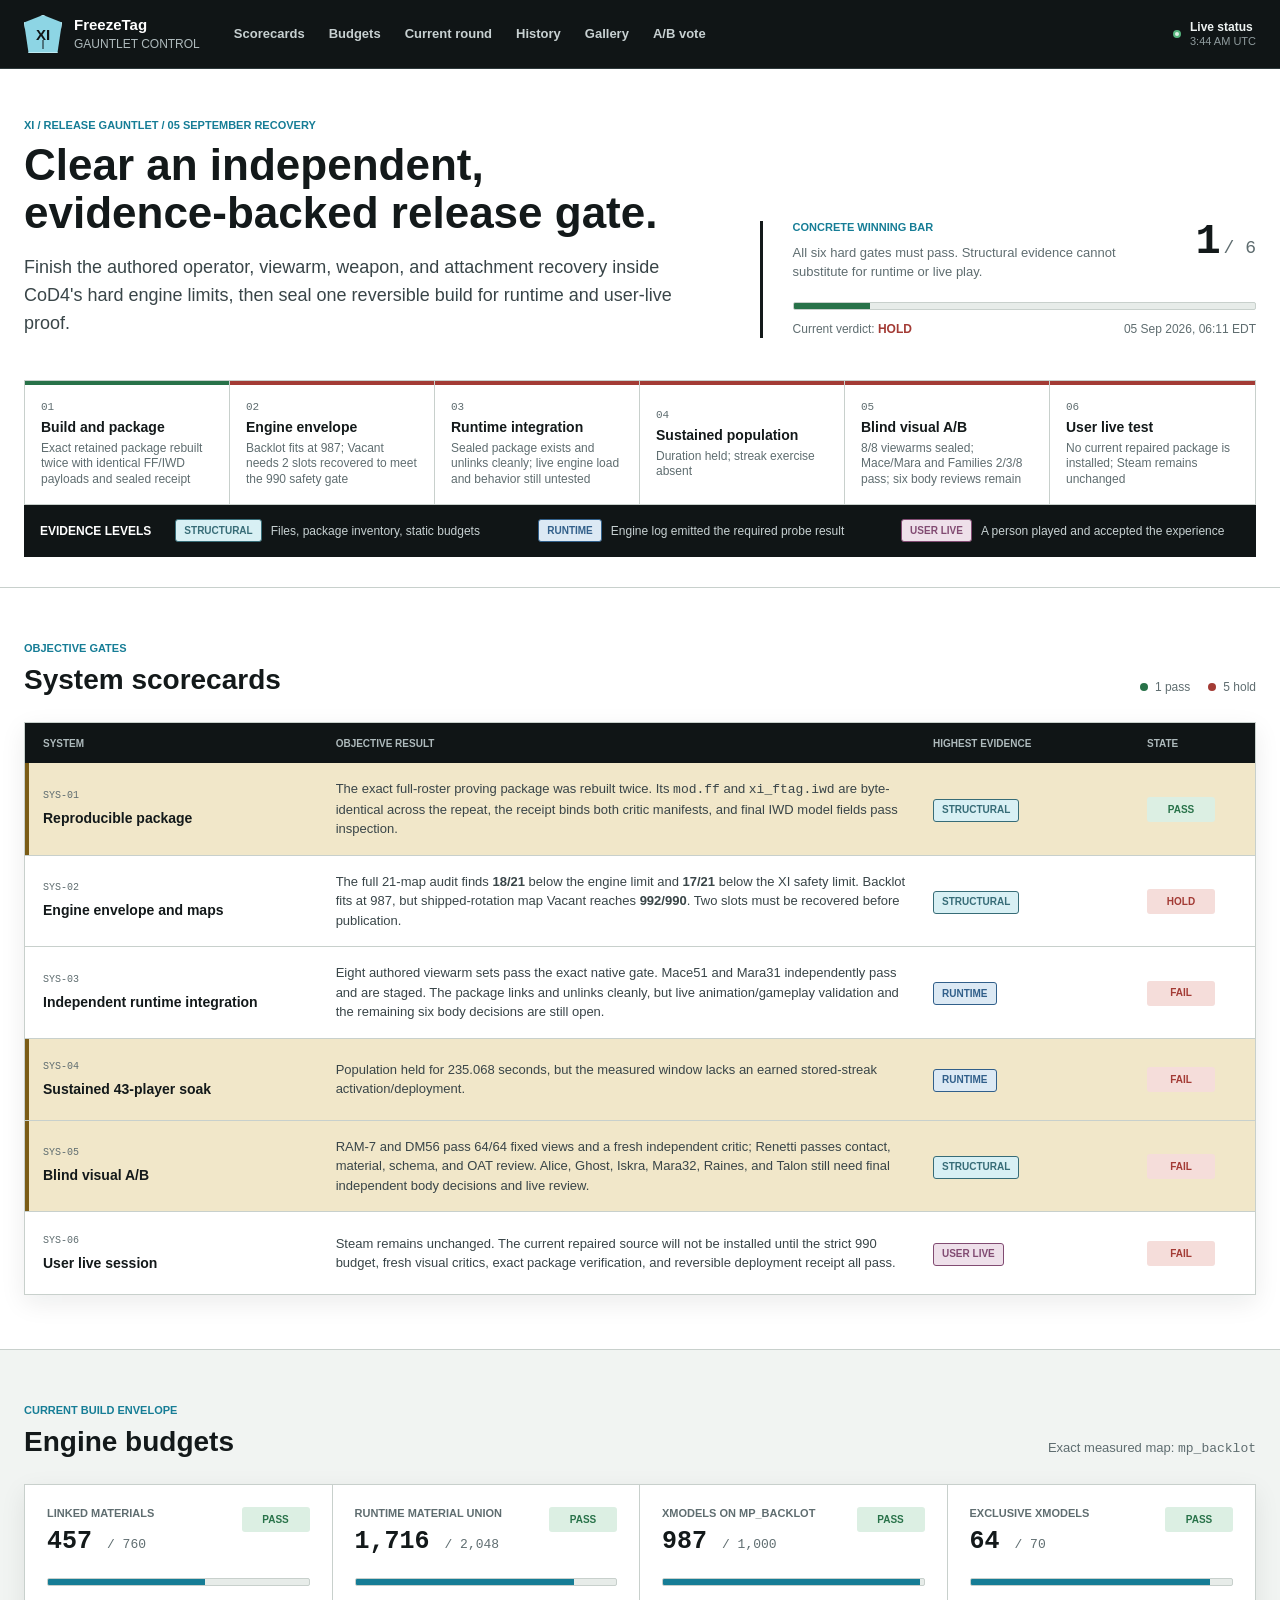
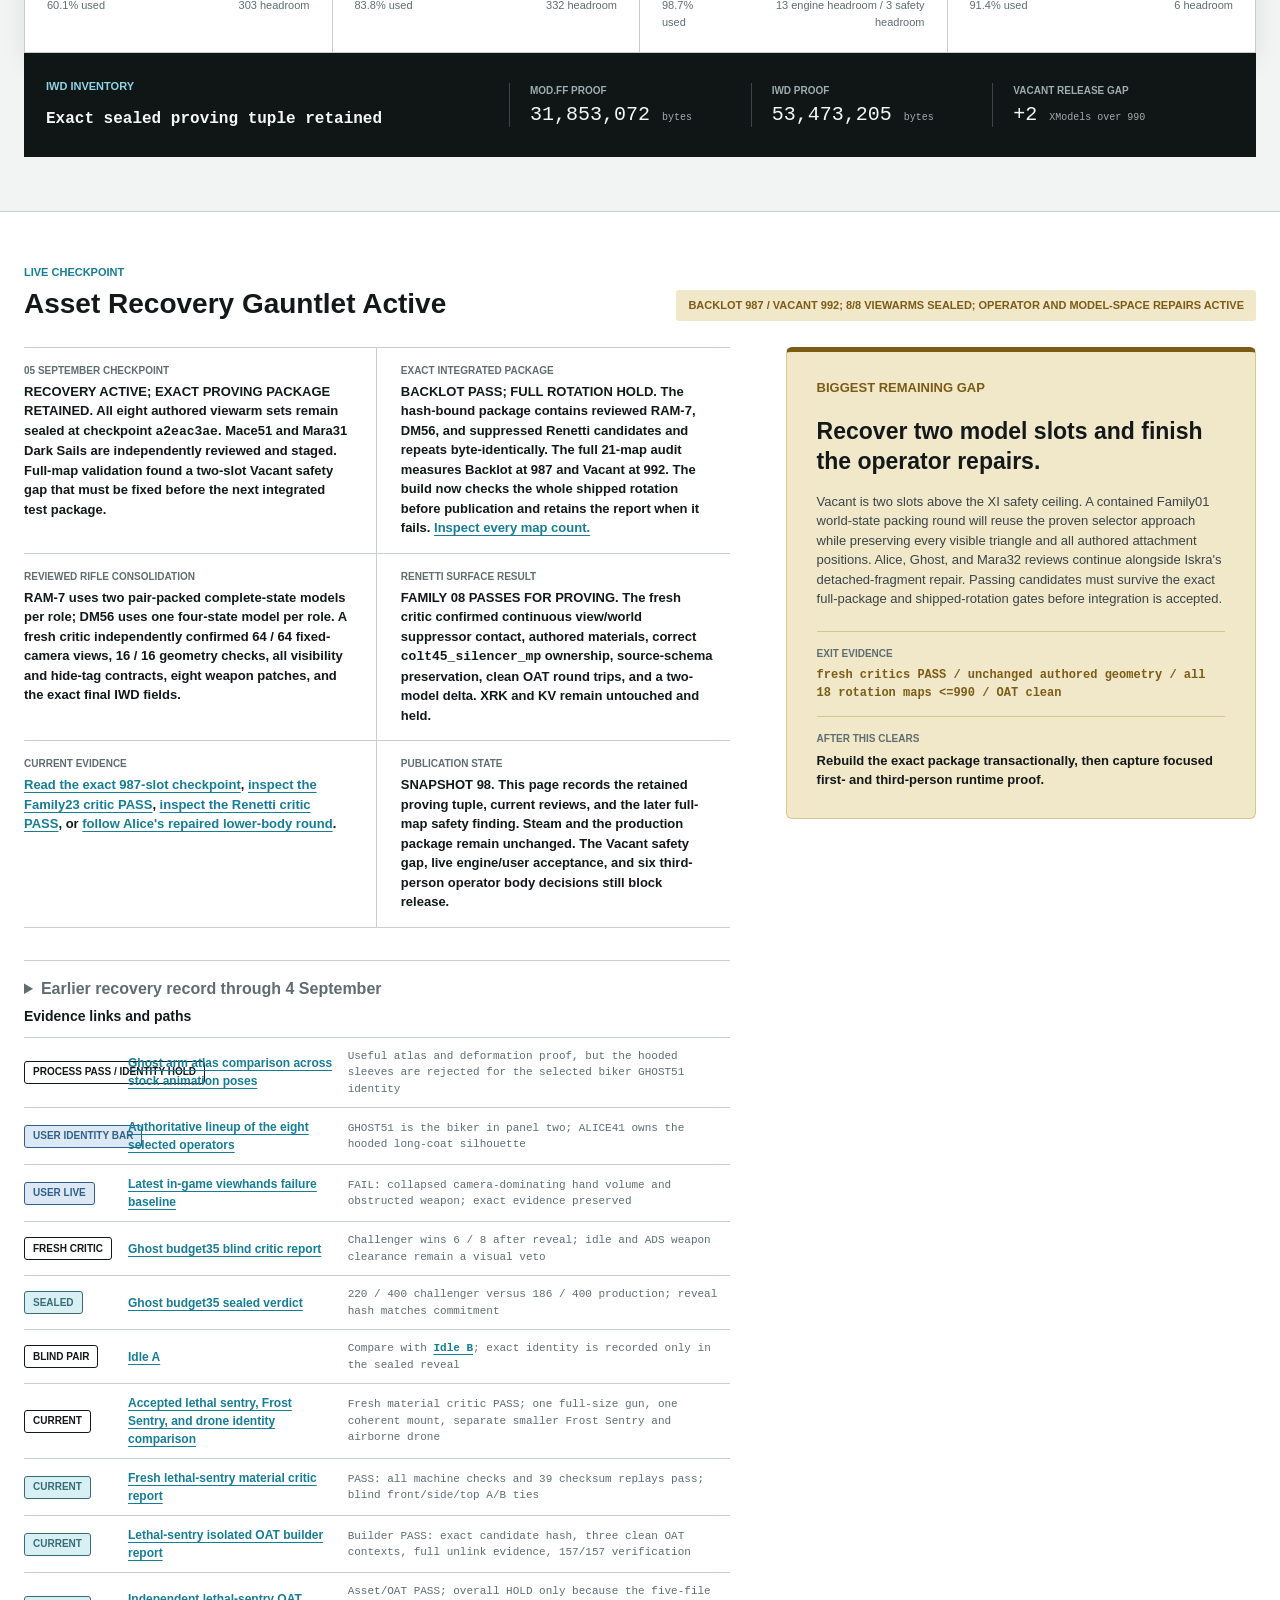
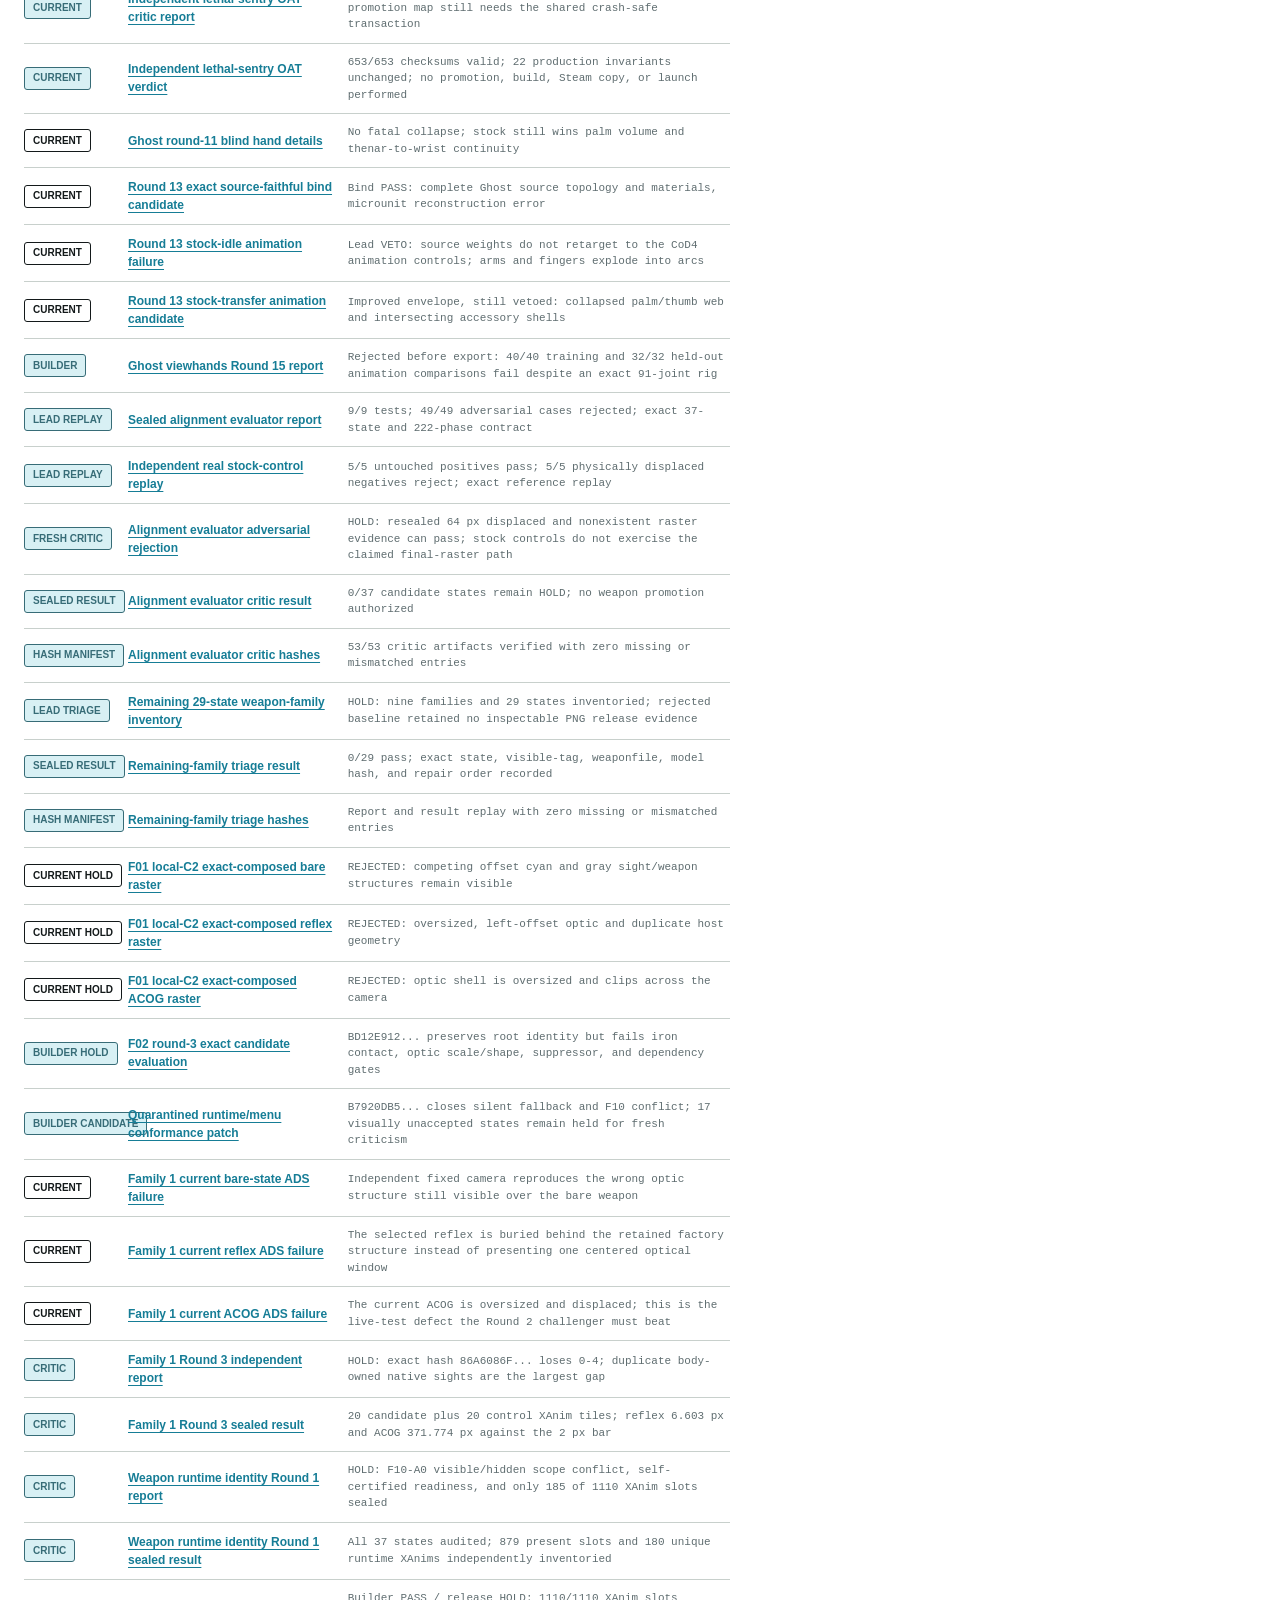
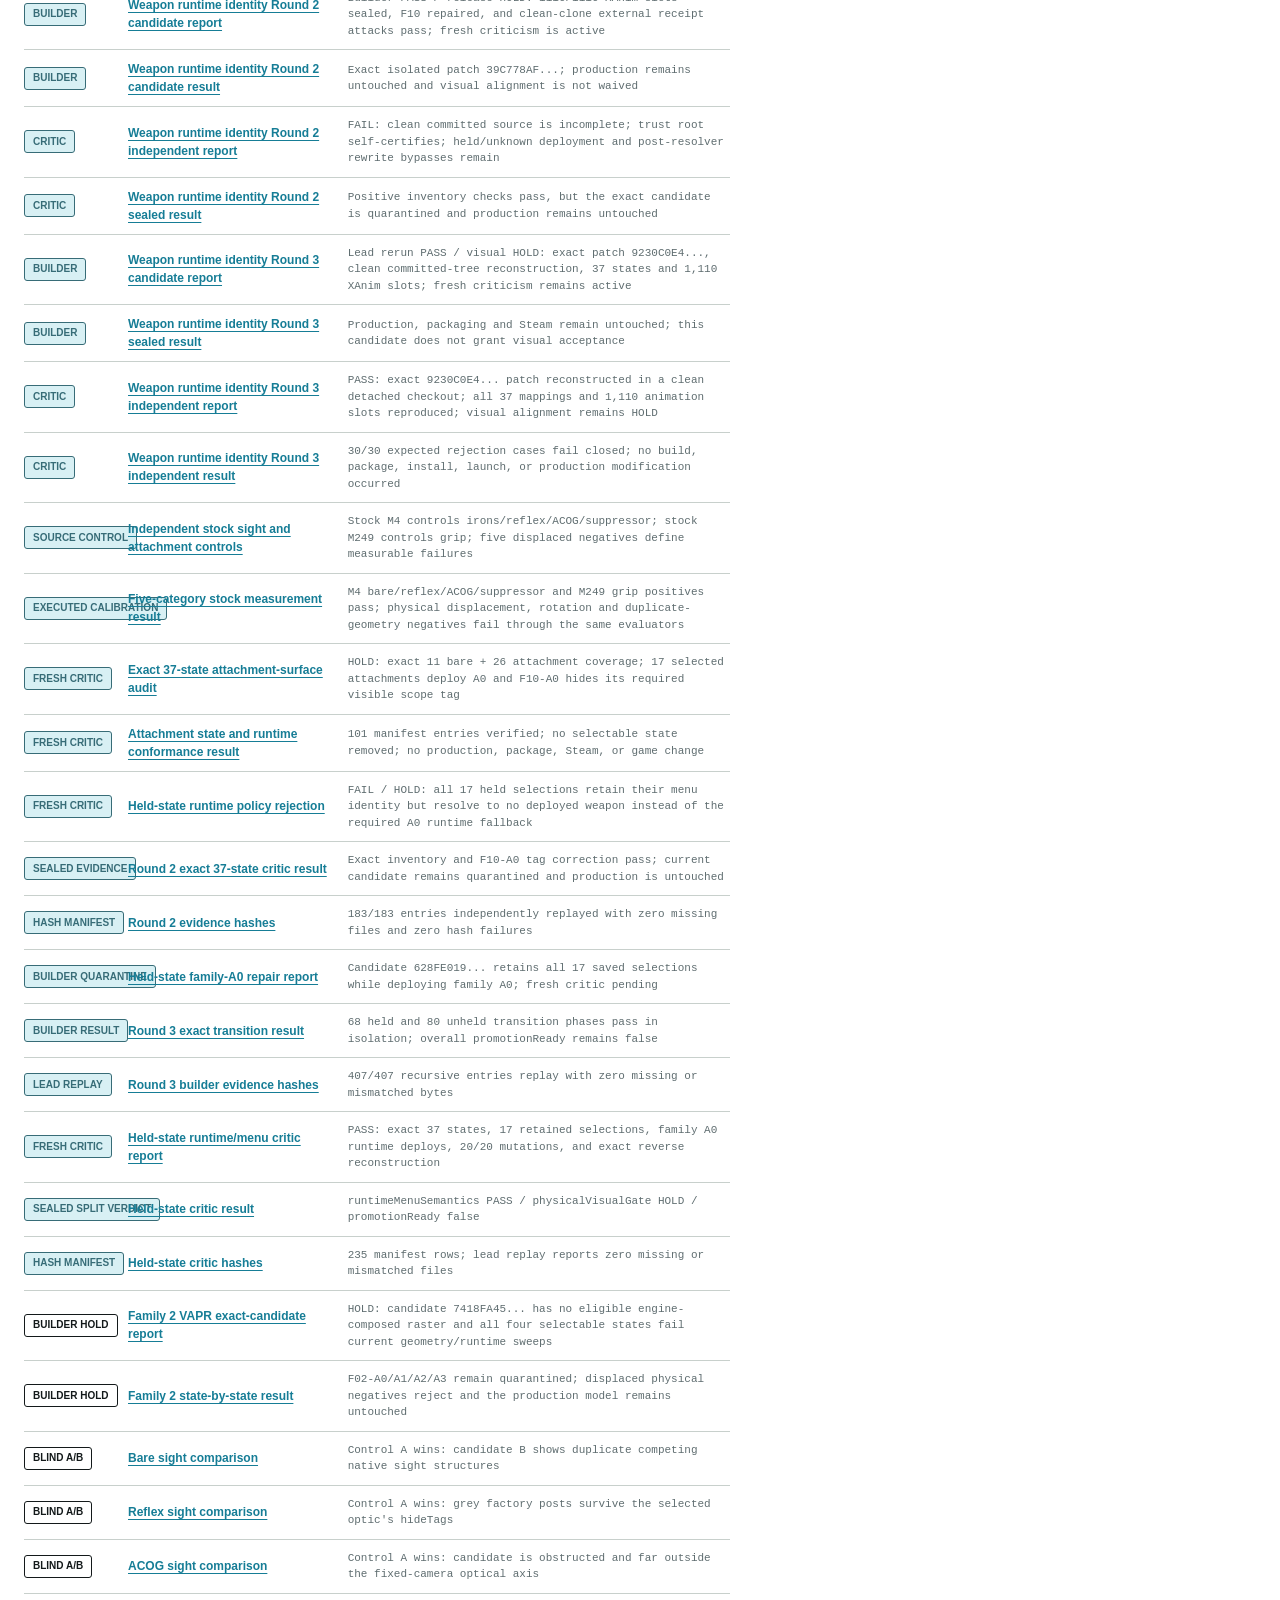
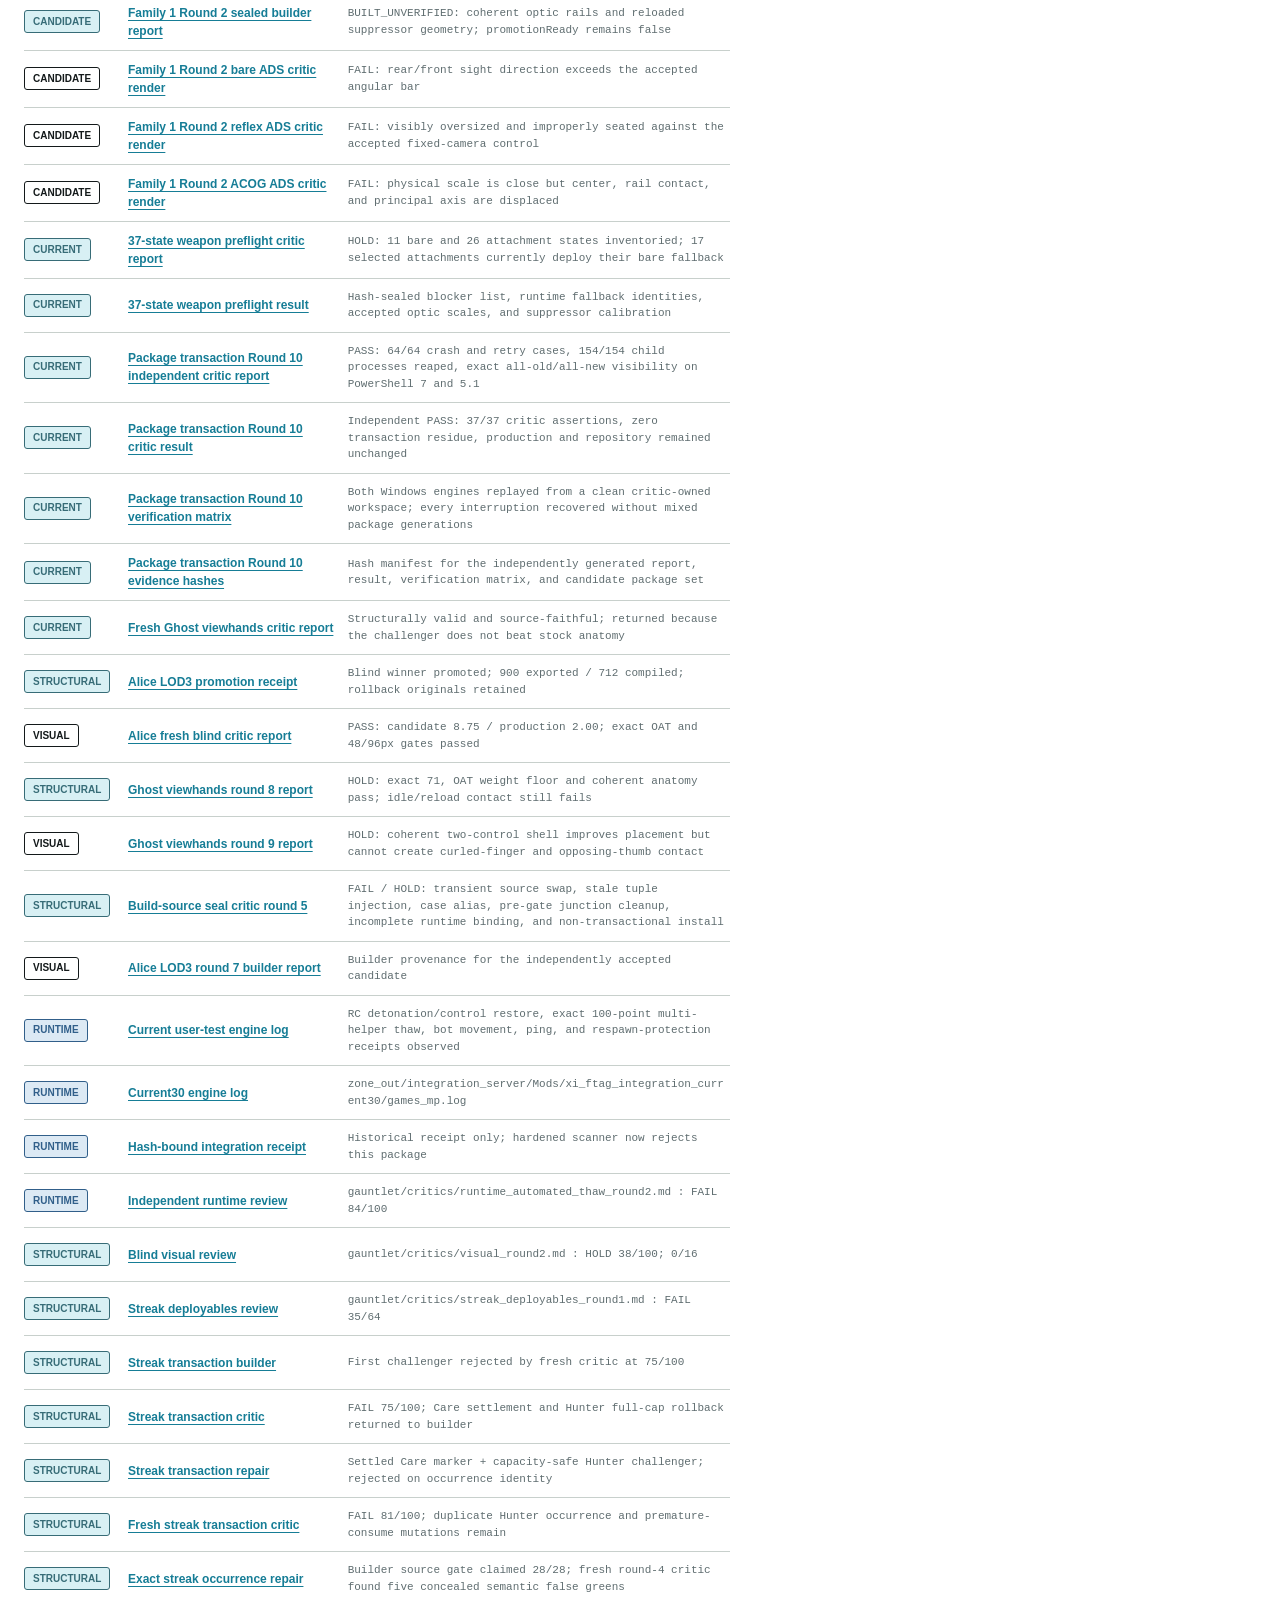
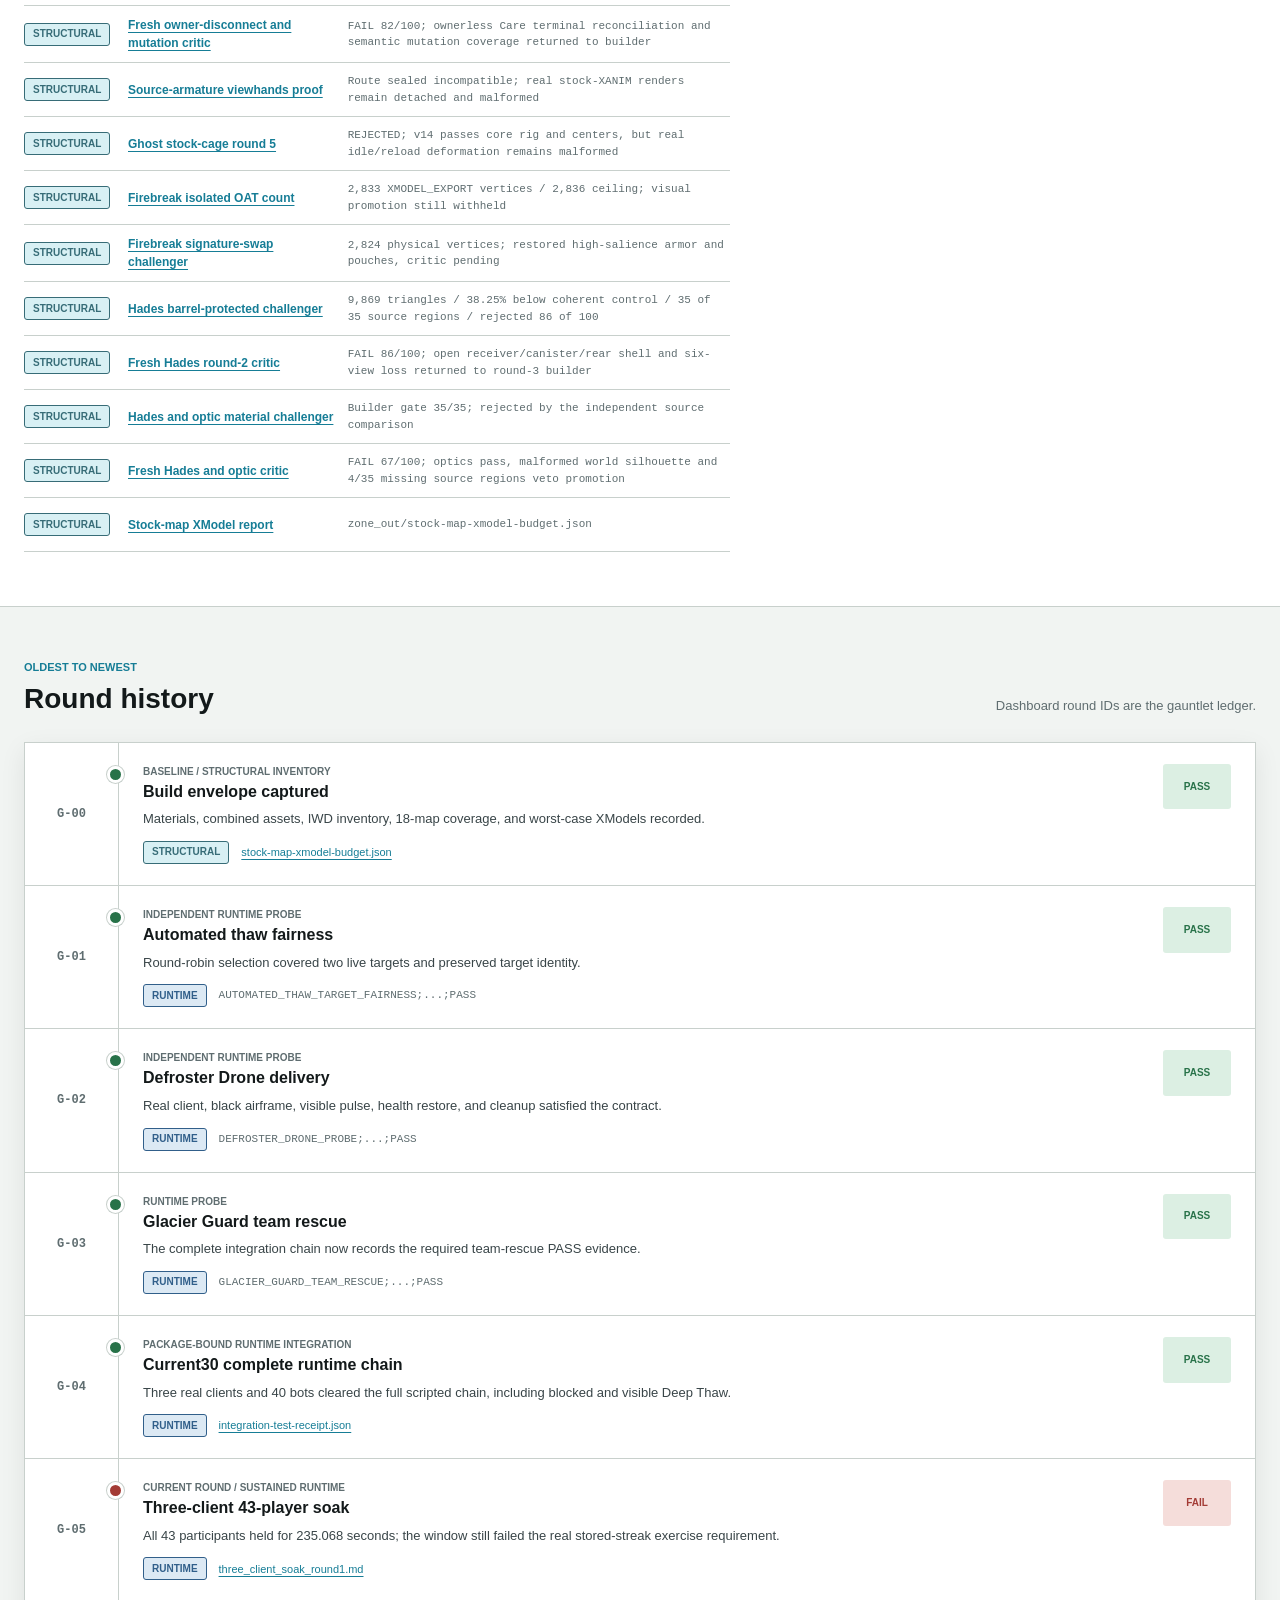
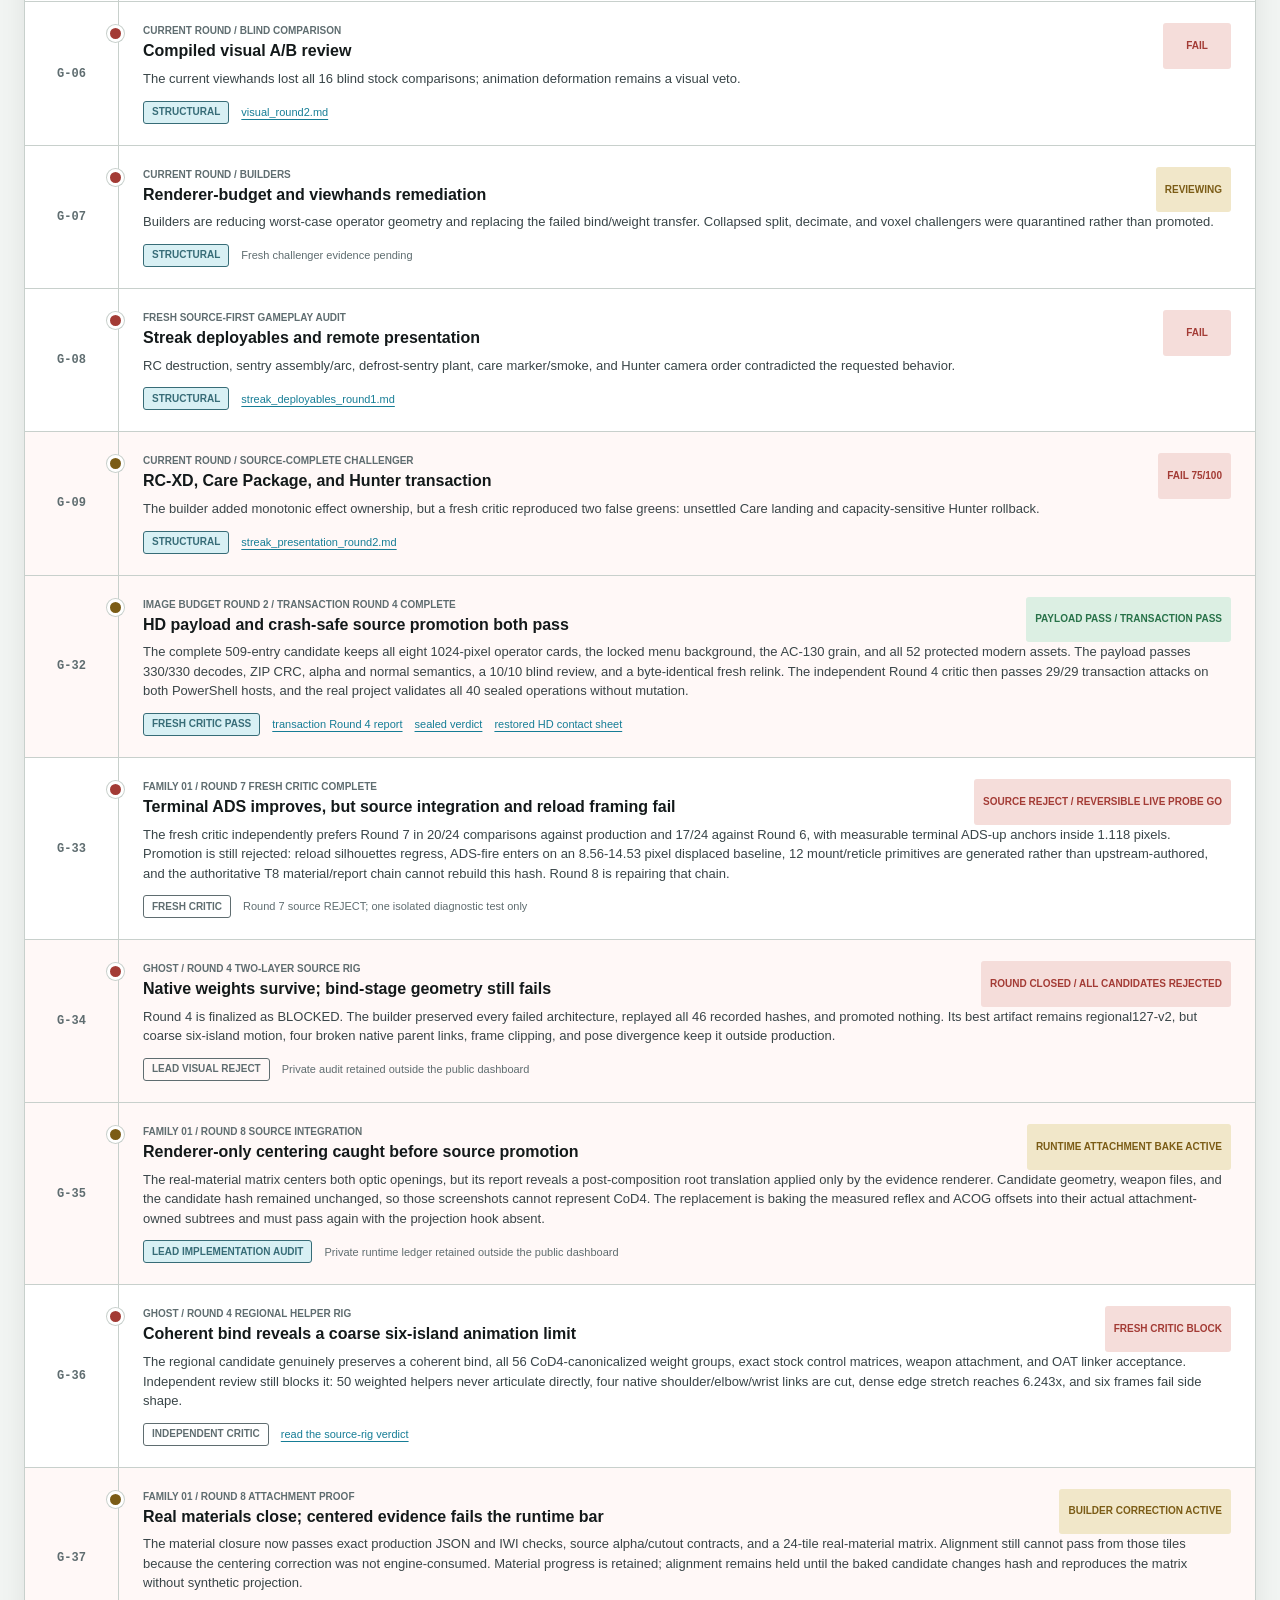
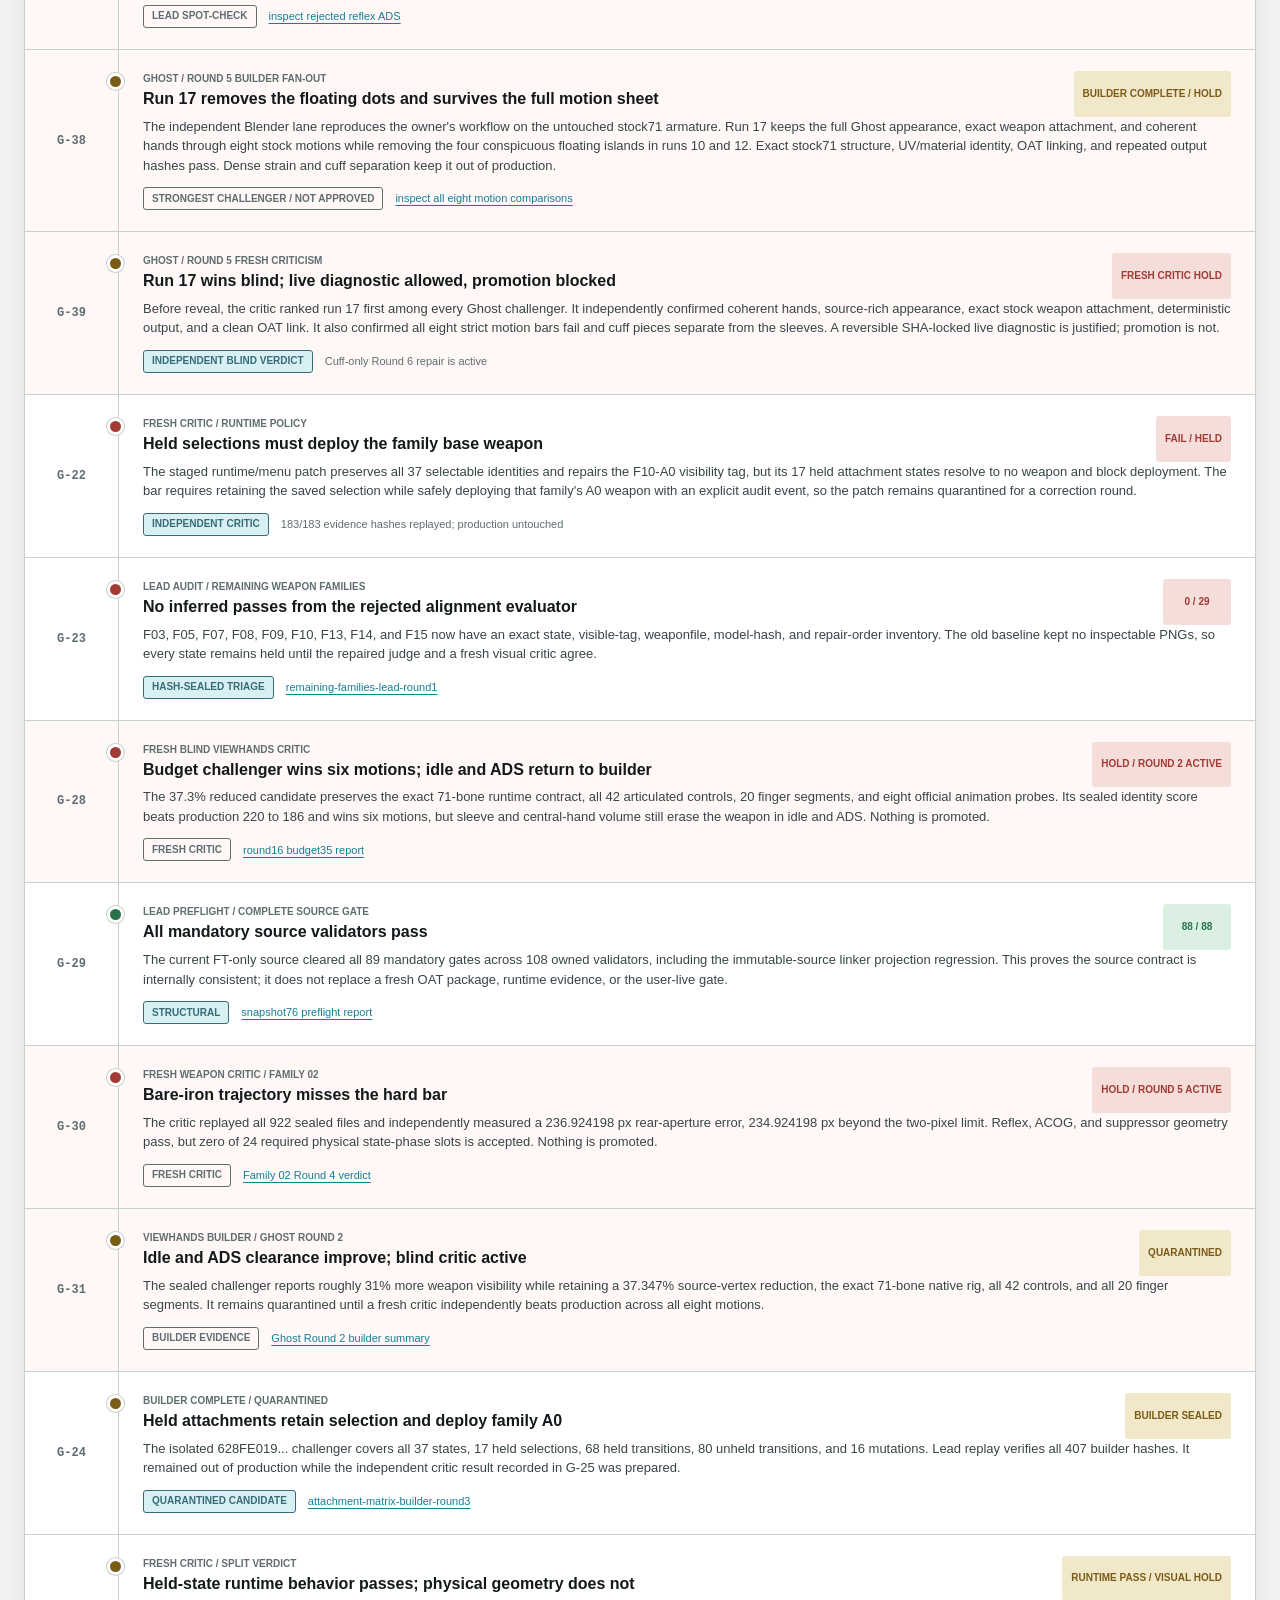
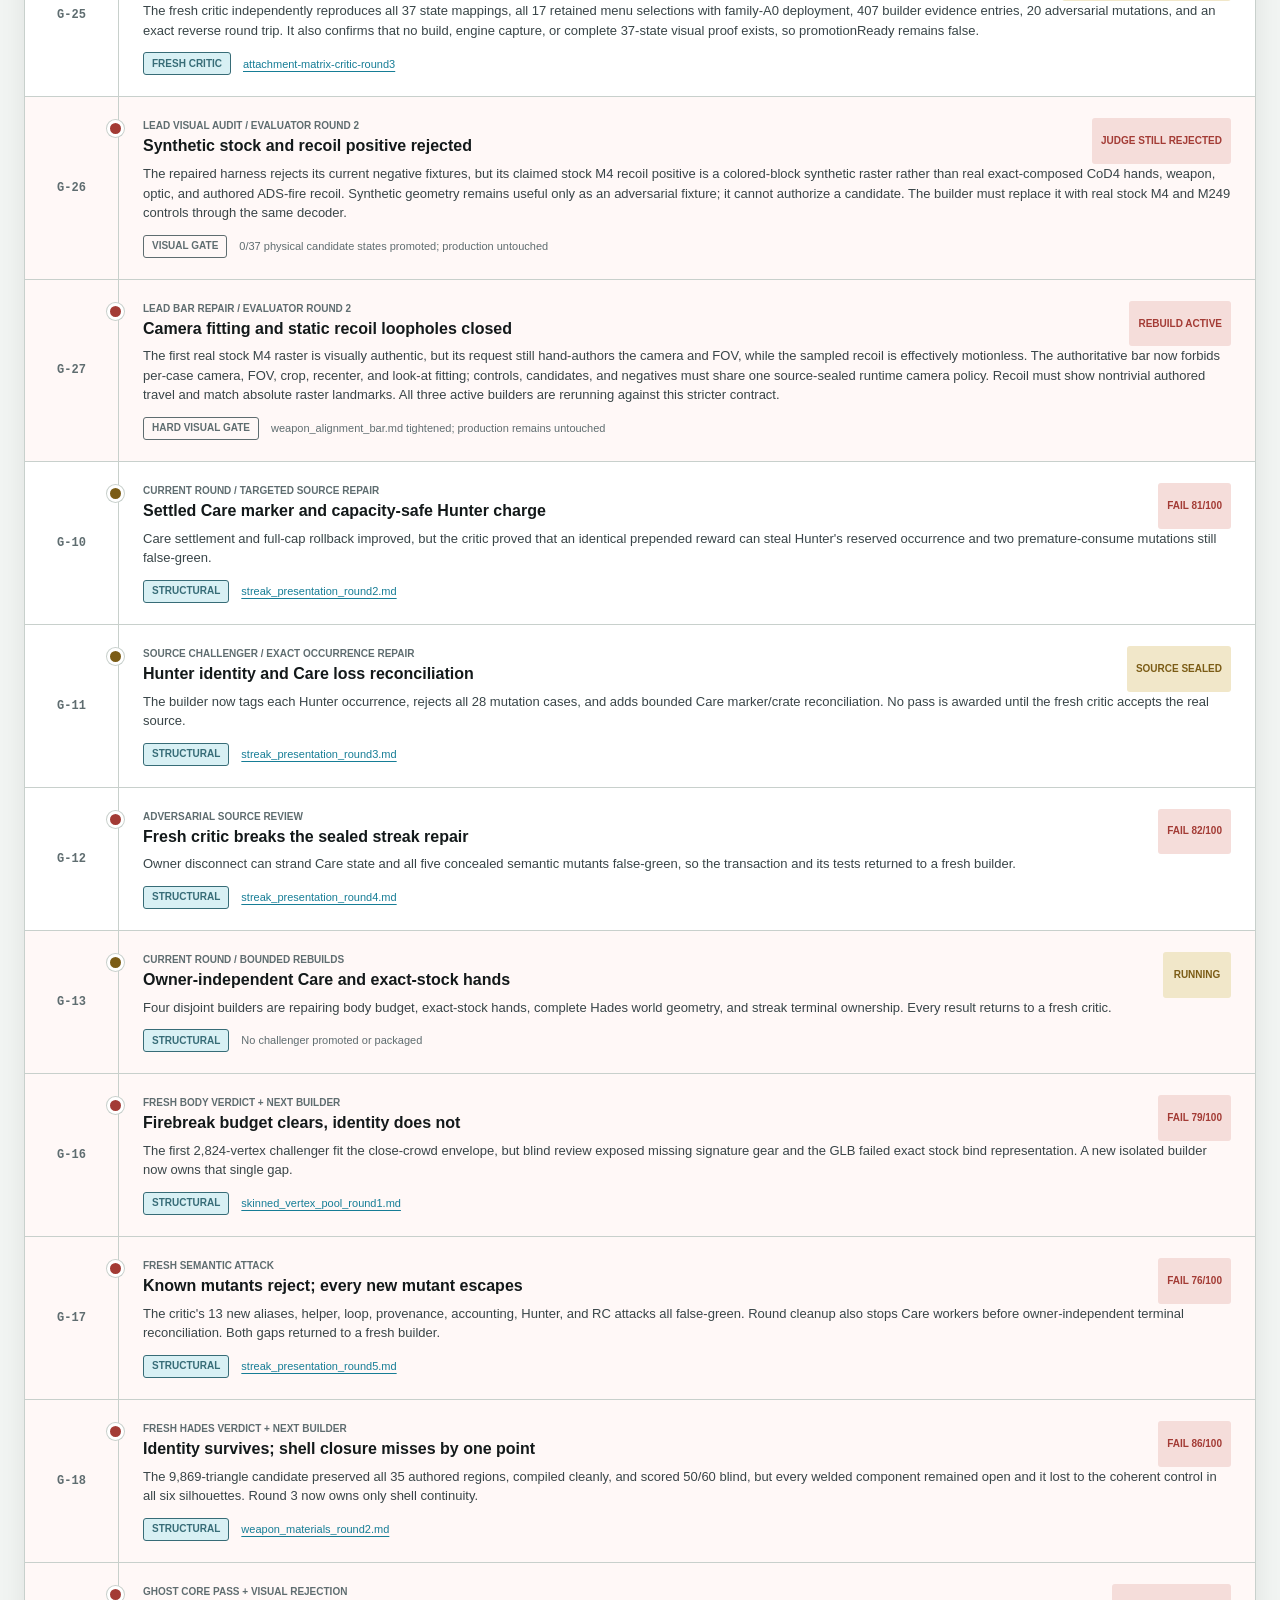
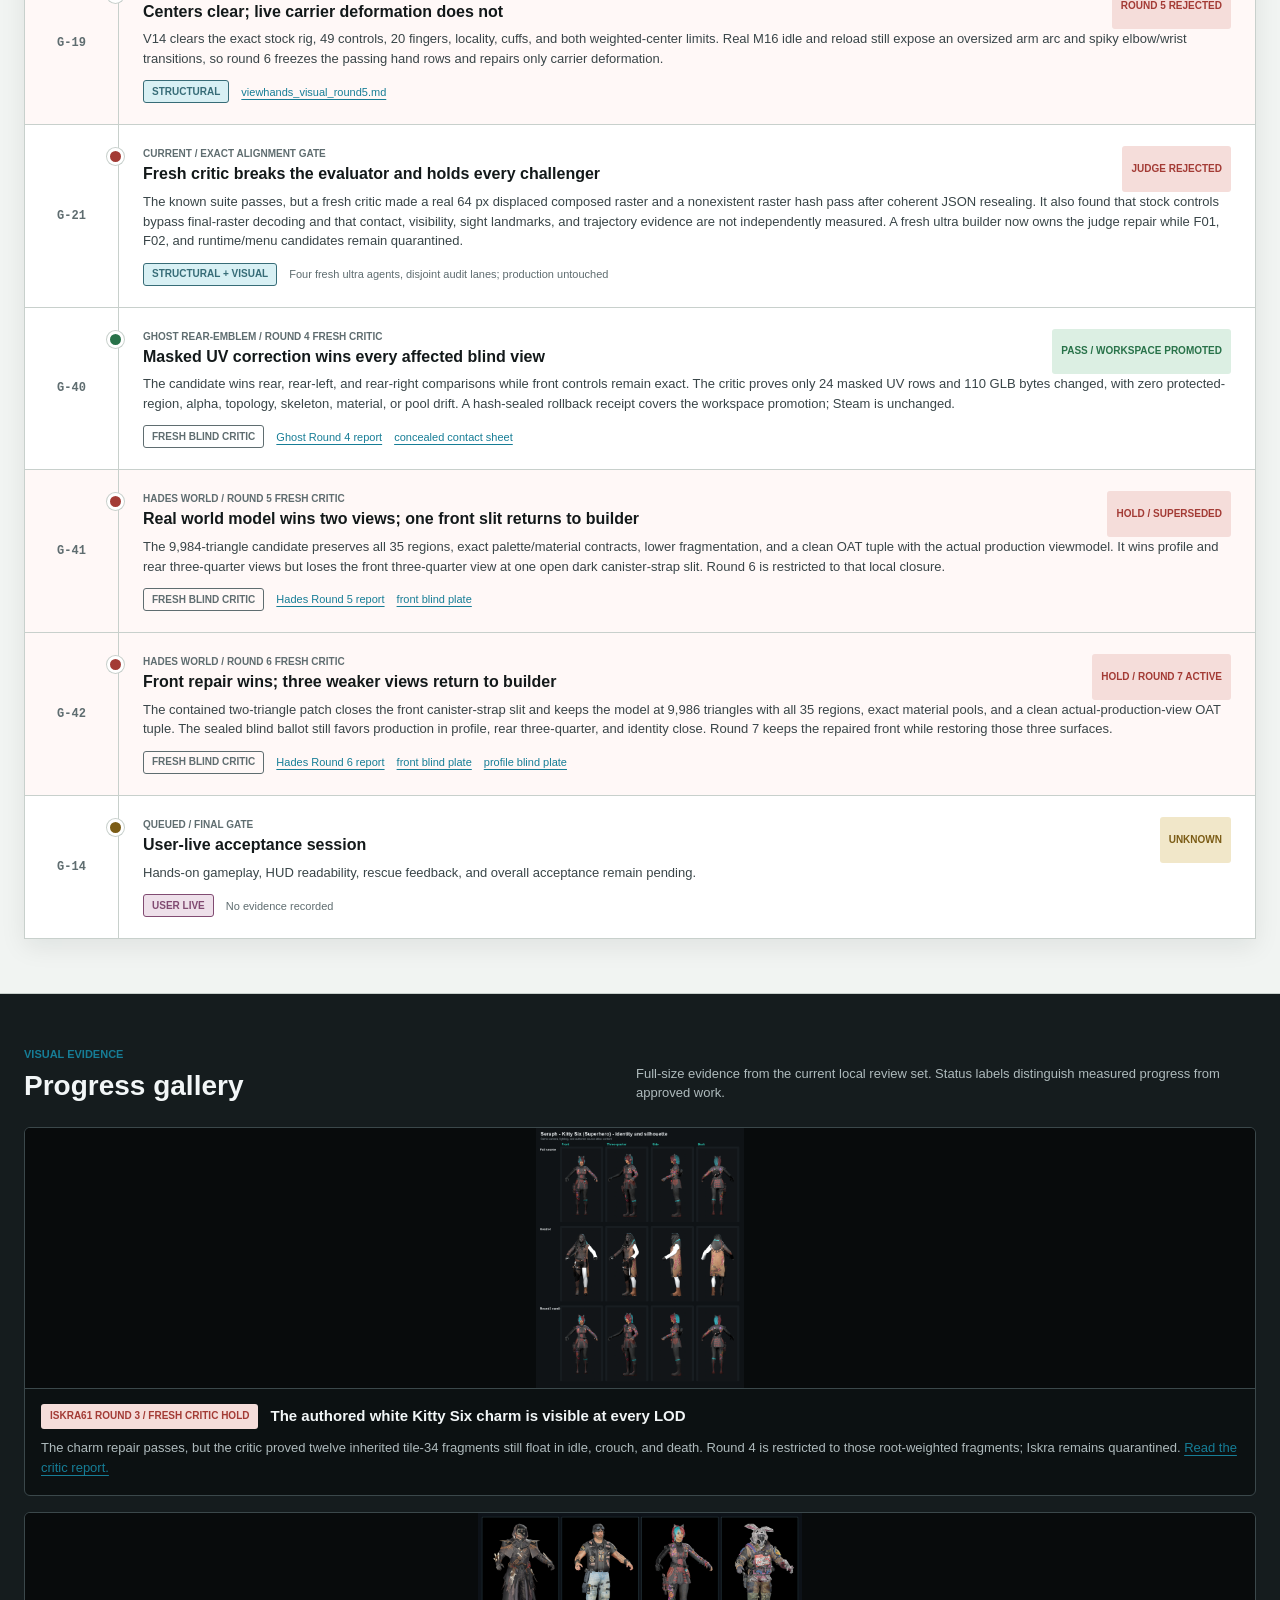
==== commit 37903035: "Preserve published operator identity evidence in snapshot 98" ====
--- a/index.html
+++ b/index.html
@@ -353,8 +353,20 @@
             </dl>
 
             <details class="archive-detail">
-              <summary>Earlier recovery record through 29 August</summary>
+              <summary>Earlier recovery record through 4 September</summary>
             <dl class="round-facts">
+              <div>
+                <dt>Ghost arm atlas repair</dt>
+                <dd><strong class="text-fail">SHAPE PROCESS RETAINED / OPERATOR IDENTITY HOLD.</strong> The accepted 71-joint hybrid hand shape and stock-animation behavior remain the deformation benchmark. Its atlas-only repair cleanly removes the red/white corruption and won a blind A/B, but the newly supplied authoritative lineup proves those hooded dark sleeves do not belong to the selected biker <code>GHOST51</code>. The next arm candidate must reuse the successful rig-and-weight process with the biker's authored bare tattooed arms, gloves, and textures. <a href="evidence/current/recovery-20260904/ghost-arms-uv-round1/REPORT.md">Inspect the useful but identity-rejected atlas round.</a></dd>
+              </div>
+              <div>
+                <dt>ICR engine-axis repair</dt>
+                <dd><strong class="text-pass">STRUCTURAL PASS / USER-LIVE HOLD.</strong> The 4 September runtime screenshot exposed a post-composition skeleton failure hidden by the static renders: <code>j_gun</code> had been rewritten from the HK416 template quaternion and the explicit skin root was missing. The corrected production model restores every template joint transform and inverse-bind matrix, passes the expanded <code>16</code>-viewmodel orientation suite, and links in the focused package with <code>0</code> errors. The weapon geometry and authored optic placement are unchanged. <a href="evidence/current/recovery-20260904/icr-engine-axis-round1/REPORT.md">Read the repair report and inspect the runtime evidence.</a></dd>
+              </div>
+              <div>
+                <dt>Current Ghost visual split</dt>
+                <dd><strong>AUTHORITATIVE IDENTITY BAR CORRECTED.</strong> The selected <code>GHOST51</code> is the biker in the second panel: black cap and goggles, beard, sleeveless patch vest, tattooed arms, and pale cargo jeans. The hooded long-coat operator is <code>ALICE41</code>. The current production body has the right biker identity but a poor conversion; the mistaken hooded replacement is rejected and remains staged only as evidence. <a href="evidence/current/recovery-20260904/operator-lineup/authoritative-eight-operators.png">View the authoritative eight-operator lineup.</a></dd>
+              </div>
               <div>
                 <dt>Active repair round</dt>
                 <dd><strong>RECOVERY ACTIVE; NO NEW PLAYABLE SNAPSHOT CLAIMED.</strong> Ghost rear-emblem round 4 passed a fresh concealed A/B in every affected view, changed exactly <code>24</code> masked UV rows and <code>110</code> GLB bytes, and was promoted through a hash-sealed workspace-only transaction. Its body, hands, skeleton, materials, pools, and Steam tuple stayed fixed. Hades round 6 then closed the front purple canister-strap slit with a contained two-triangle patch and passed every structural gate. The fresh critic still held it because production decisively won profile, rear three-quarter, and identity-close views. Round 7 is retaining the successful front closure while restoring those three weaker surfaces.</dd>
@@ -457,6 +469,16 @@
             <div class="evidence-block">
               <h3>Evidence links and paths</h3>
               <ul class="evidence-list">
+                <li>
+                  <span class="tier tier-visual">Process pass / identity hold</span>
+                  <a href="evidence/current/recovery-20260904/ghost-arms-uv-round1/before-after-stock-animation-poses.png">Ghost arm atlas comparison across stock animation poses</a>
+                  <code>Useful atlas and deformation proof, but the hooded sleeves are rejected for the selected biker GHOST51 identity</code>
+                </li>
+                <li>
+                  <span class="tier tier-runtime">User identity bar</span>
+                  <a href="evidence/current/recovery-20260904/operator-lineup/authoritative-eight-operators.png">Authoritative lineup of the eight selected operators</a>
+                  <code>GHOST51 is the biker in panel two; ALICE41 owns the hooded long-coat silhouette</code>
+                </li>
                 <li>
                   <span class="tier tier-runtime">User live</span>
                   <a href="evidence/current/hands/live-failure-round1/evidence/live-failure-wide.png">Latest in-game viewhands failure baseline</a>
@@ -1754,6 +1776,17 @@
           </figure>
 
           <figure class="gallery-item gallery-item-wide">
+            <a class="gallery-image" href="evidence/current/recovery-20260904/operator-lineup/authoritative-eight-operators.png">
+              <img src="evidence/current/recovery-20260904/operator-lineup/authoritative-eight-operators.png" alt="The authoritative lineup of the eight selected XI operators, with biker Ghost in the second panel and hooded Alice in the first" loading="lazy">
+            </a>
+            <figcaption>
+              <span class="status status-pass">Eight operators / authoritative user bar</span>
+              <strong>This lineup now controls body, arm, texture, and menu-card identity</strong>
+              <span>Ghost is the biker in panel two, not the hooded operator. Every body and first-person arm candidate must match its panel before geometry quality is judged.</span>
+            </figcaption>
+          </figure>
+
+          <figure class="gallery-item gallery-item-wide">
             <a class="gallery-image" href="evidence/current/recovery-20260905/operators/alice-round2-blind-lod-grid.png">
               <img src="evidence/current/recovery-20260905/operators/alice-round2-blind-lod-grid.png" alt="Alice41 Round 2 blind lower-body and LOD comparison grid" loading="lazy">
             </a>
@@ -1816,6 +1849,17 @@
               <span class="status status-pass">Renetti Round 4 / fresh critic PASS</span>
               <strong>The authored suppressor seats correctly on the exact compiled view and world models</strong>
               <span>The fresh critic verifies contact, materials, source schema, protected weapon fields, OAT output, and exclusion from the unrelated Family13 retirement. Both reviewed XModels are present in the exact 987-slot proving build. <a href="evidence/current/recovery-20260905/weapons/renetti-round4-critic-report.md">Read the critic report.</a></span>
+            </figcaption>
+          </figure>
+
+          <figure class="gallery-item gallery-item-wide">
+            <a class="gallery-image" href="evidence/current/recovery-20260904/ghost-arms-uv-round1/before-after-stock-animation-poses.png">
+              <img src="evidence/current/recovery-20260904/ghost-arms-uv-round1/before-after-stock-animation-poses.png" alt="Ghost view arms with the wrong fallback texture beside the corrected authored atlas across four stock animation poses" loading="lazy">
+            </a>
+            <figcaption>
+              <span class="status status-fail">Historical Ghost arms / identity HOLD</span>
+              <strong>The deformation method works, but these sleeves belong to the wrong source identity</strong>
+              <span>The corrected atlas removes the malformed red and white contamination without changing the successful hand shape or 71-joint rig. It remains process evidence only; the next candidate must use the biker Ghost's authored arms and textures.</span>
             </figcaption>
           </figure>
 
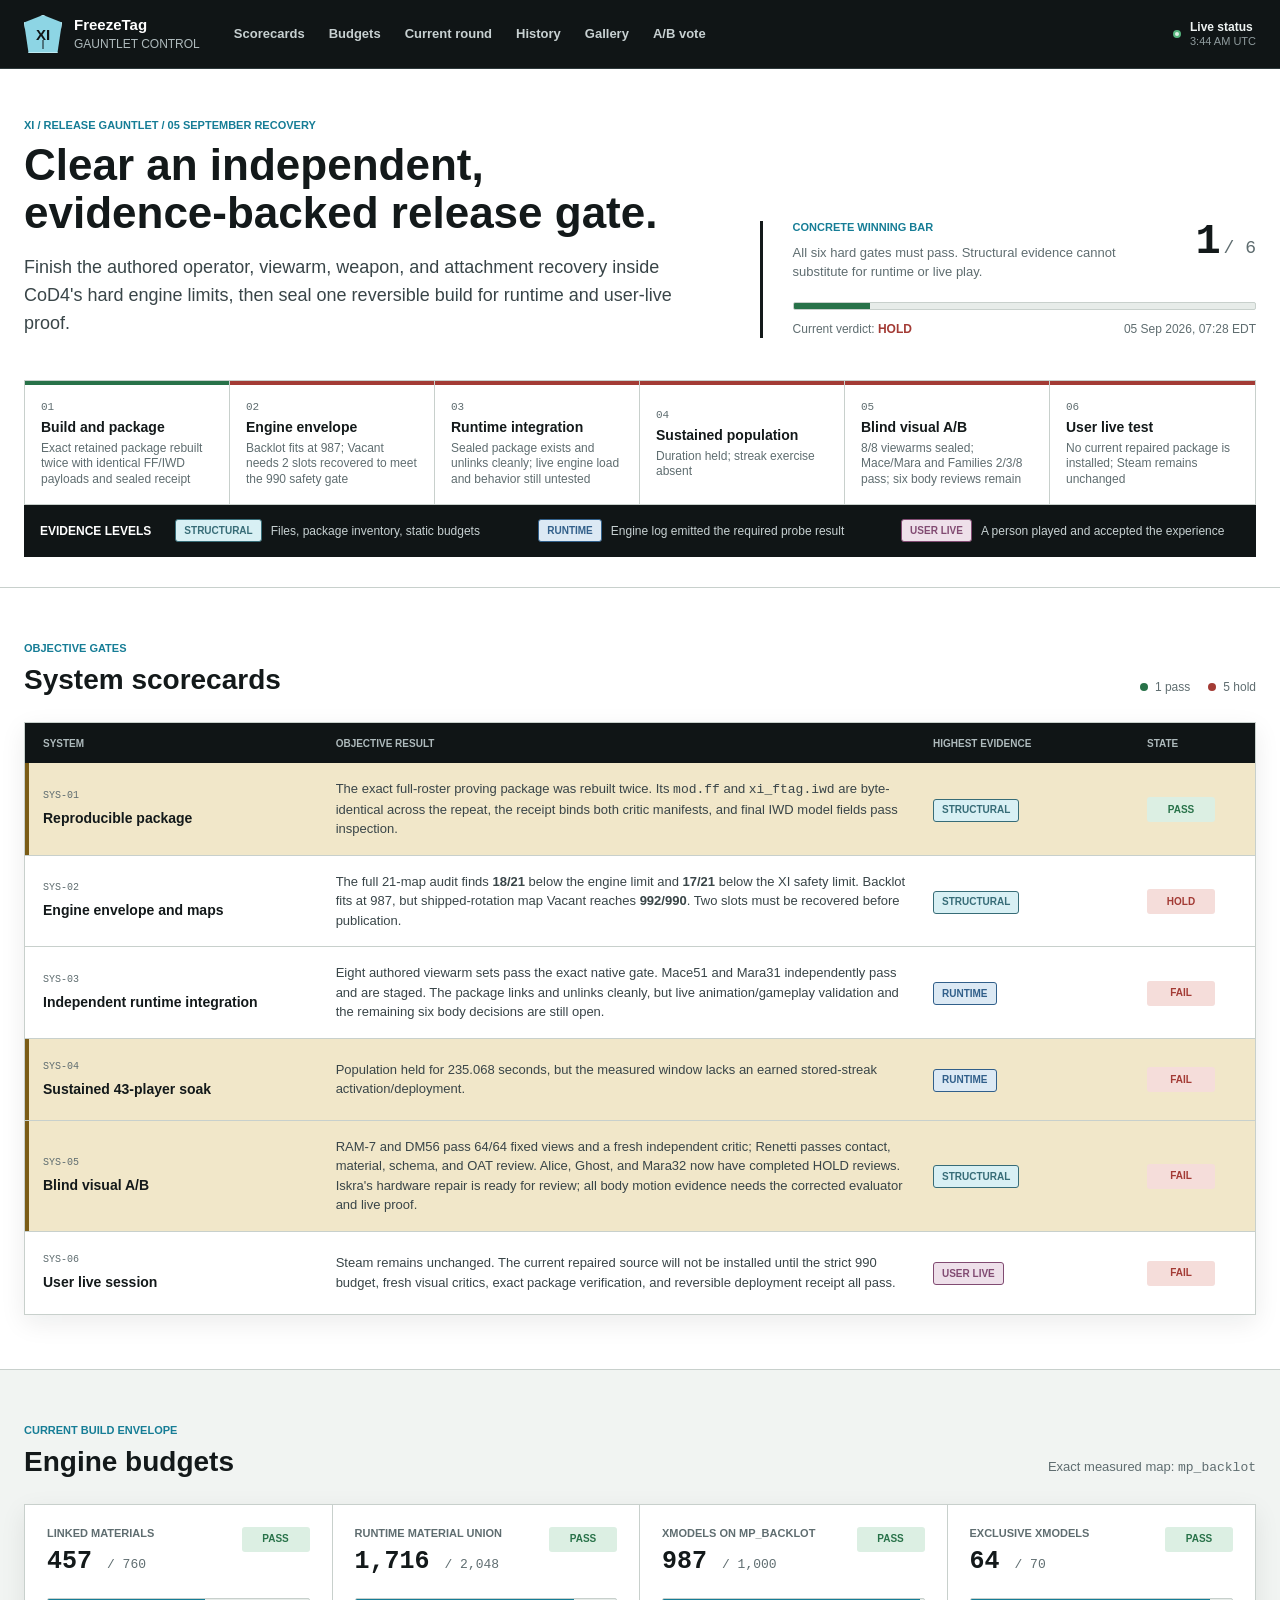
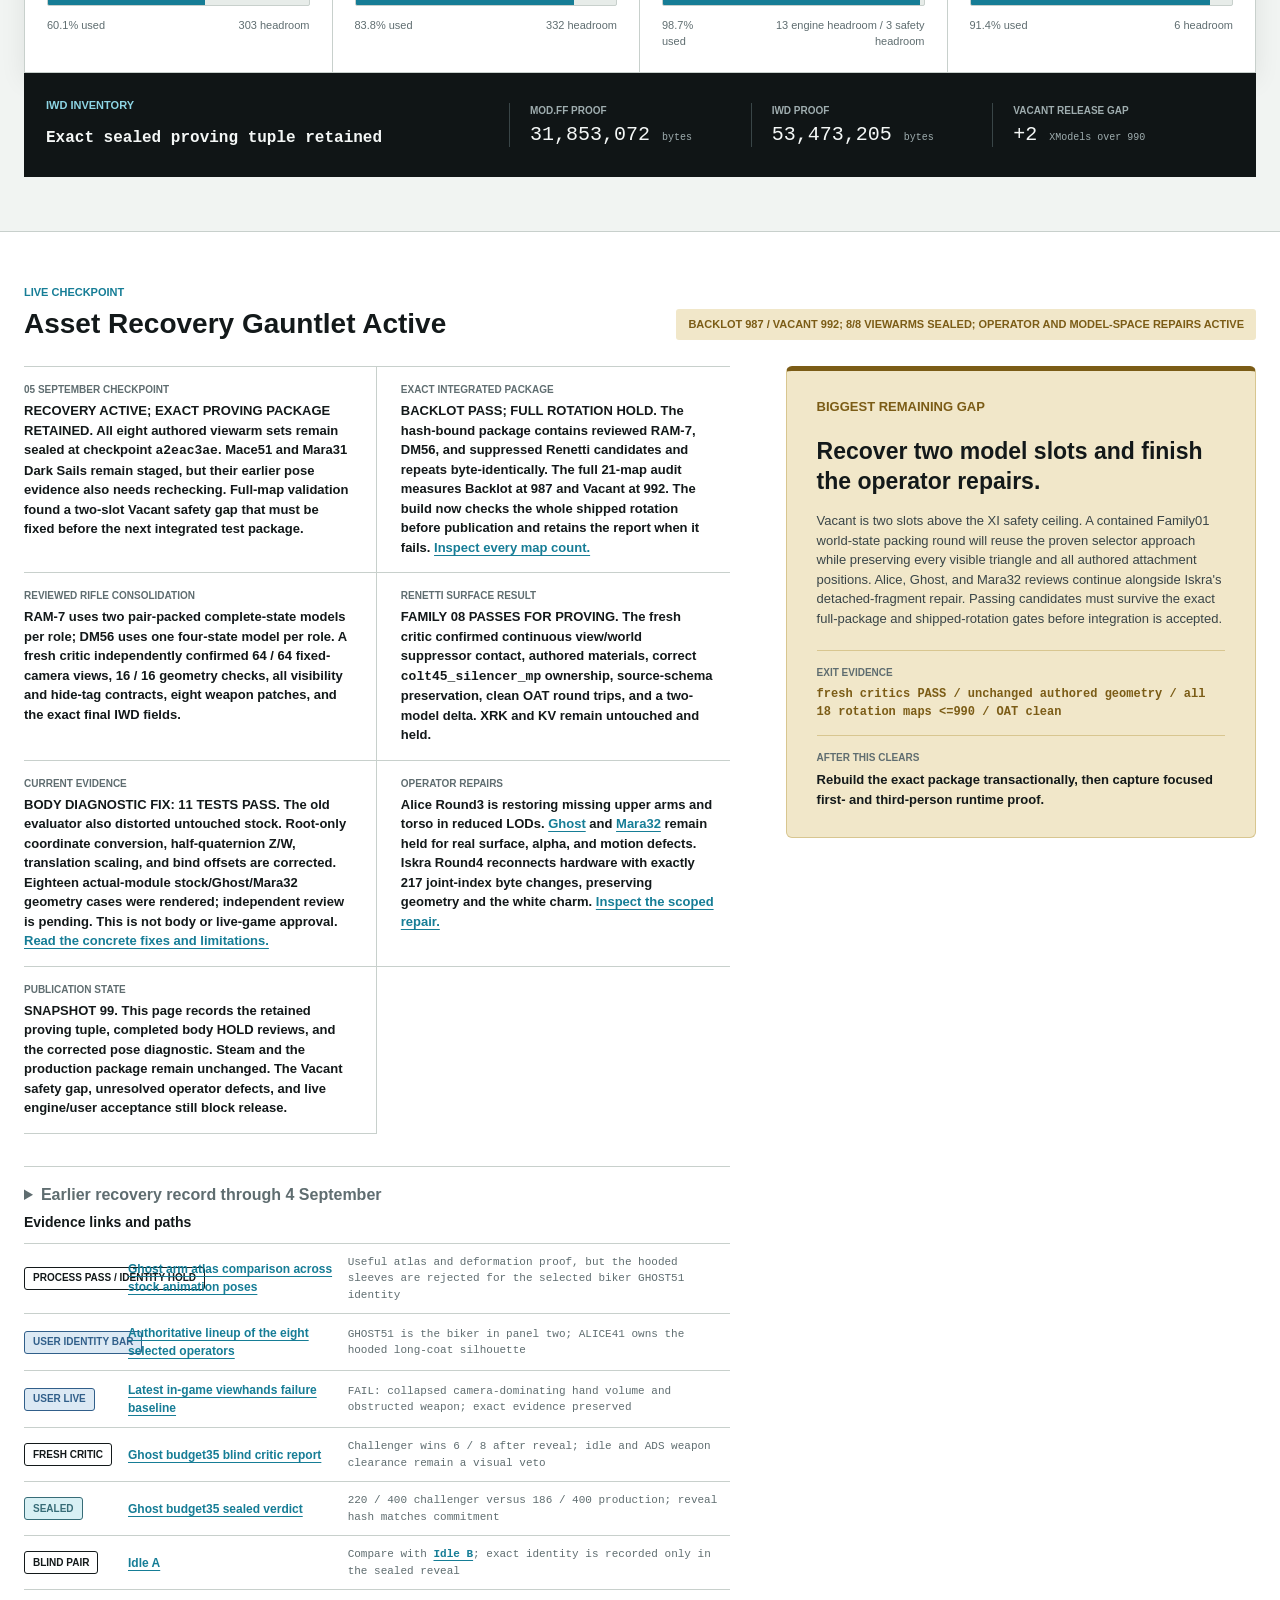
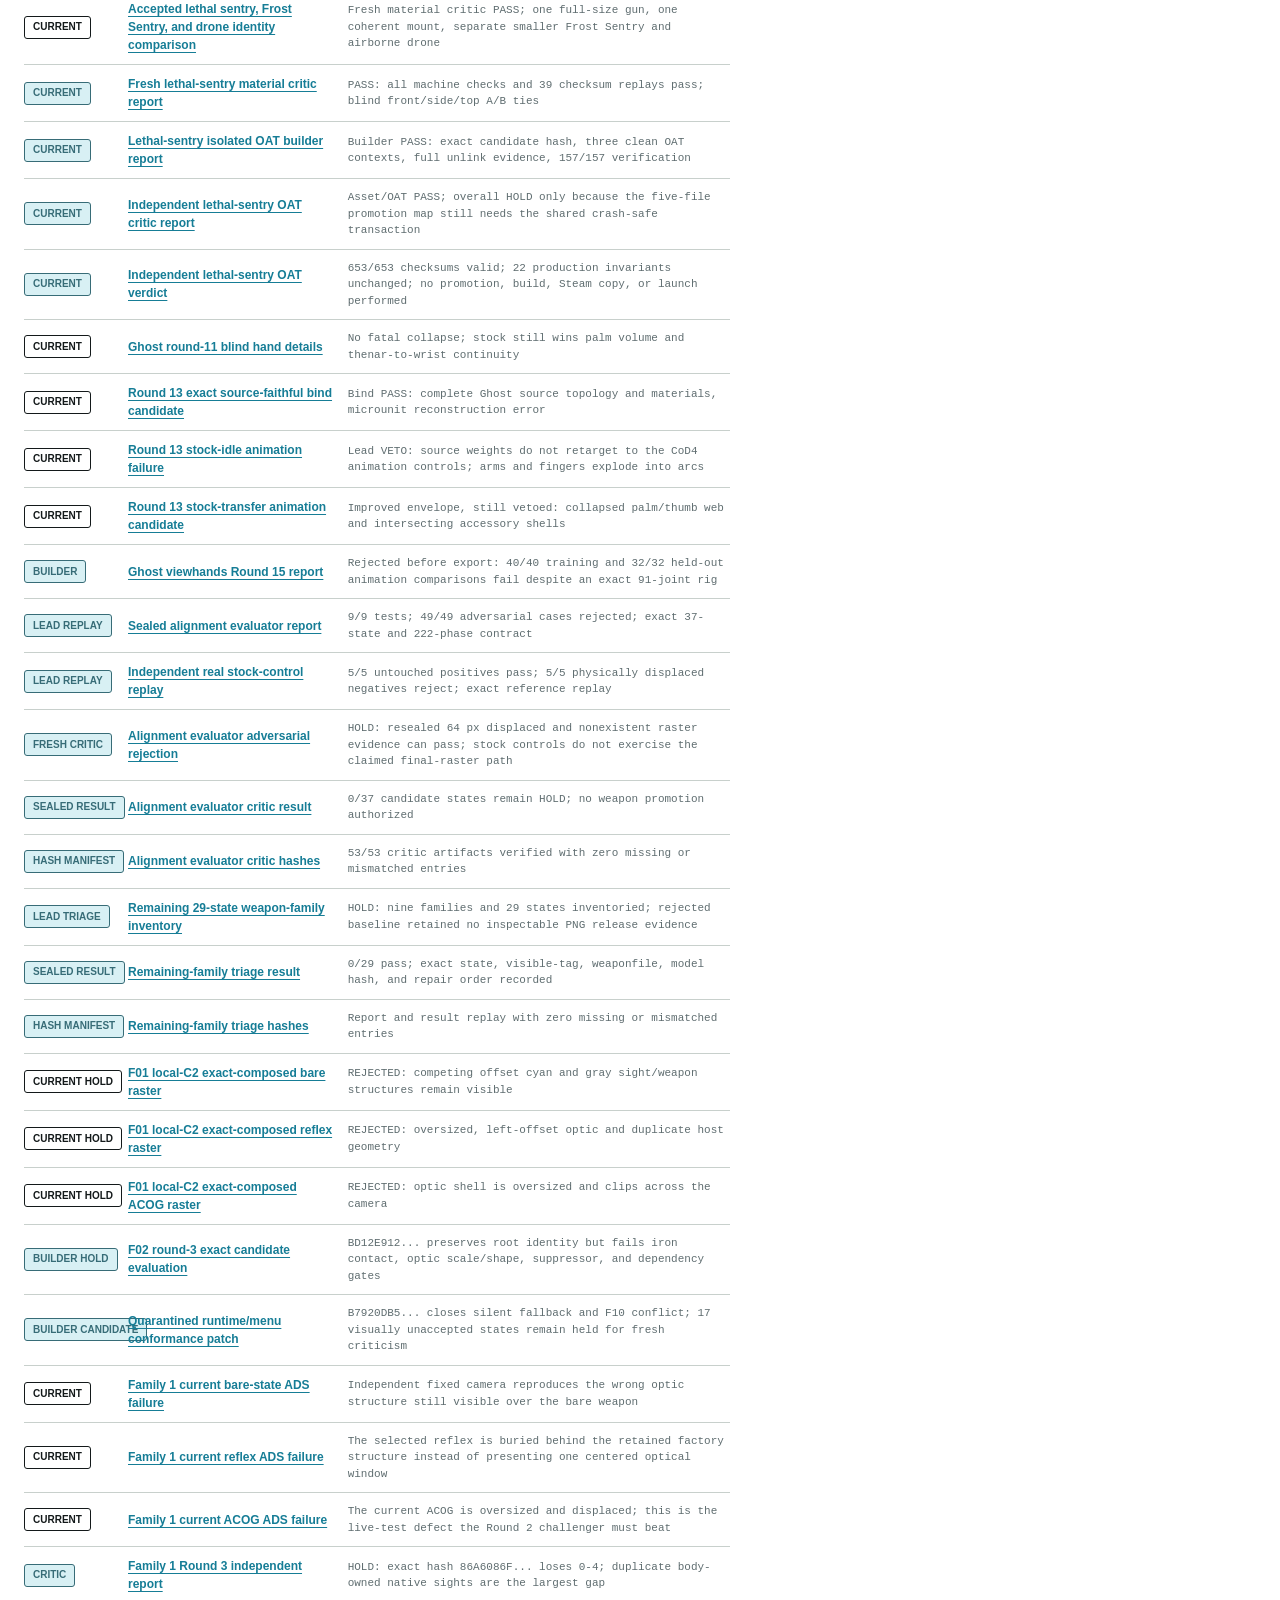
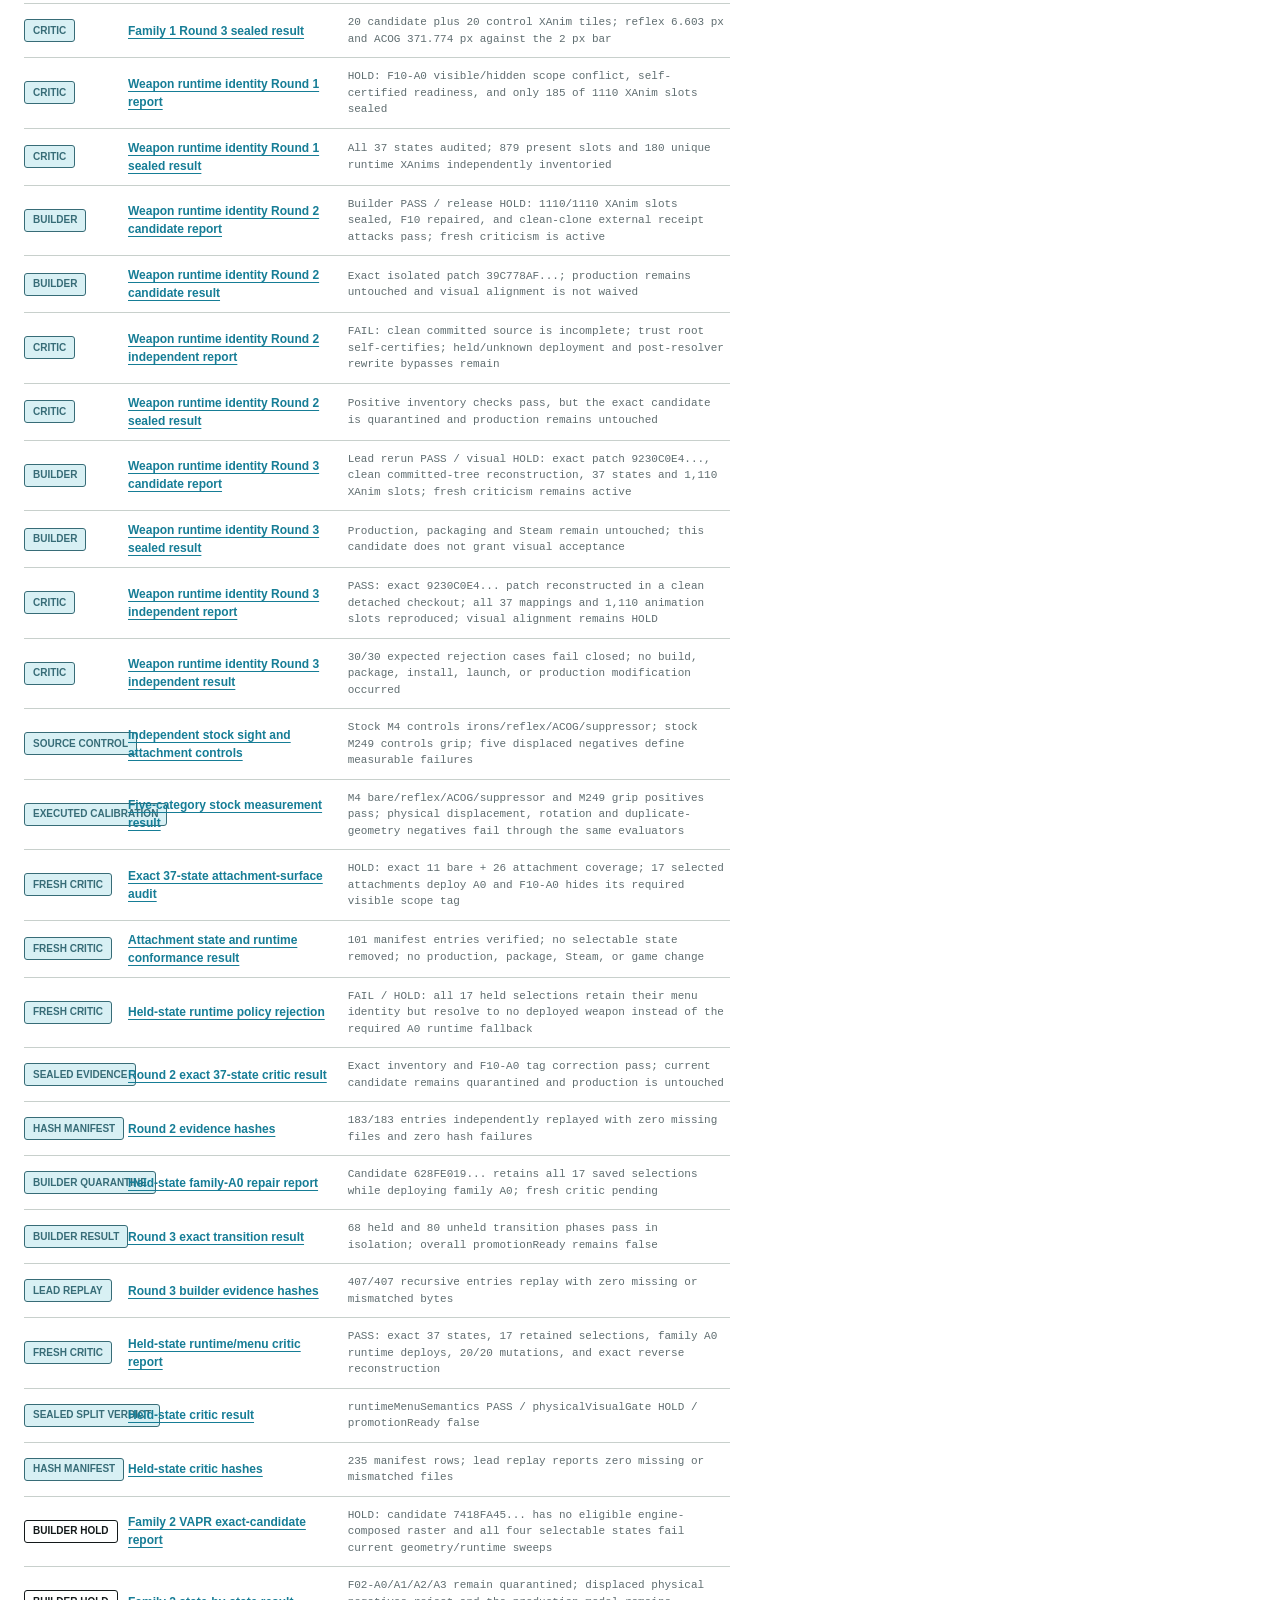
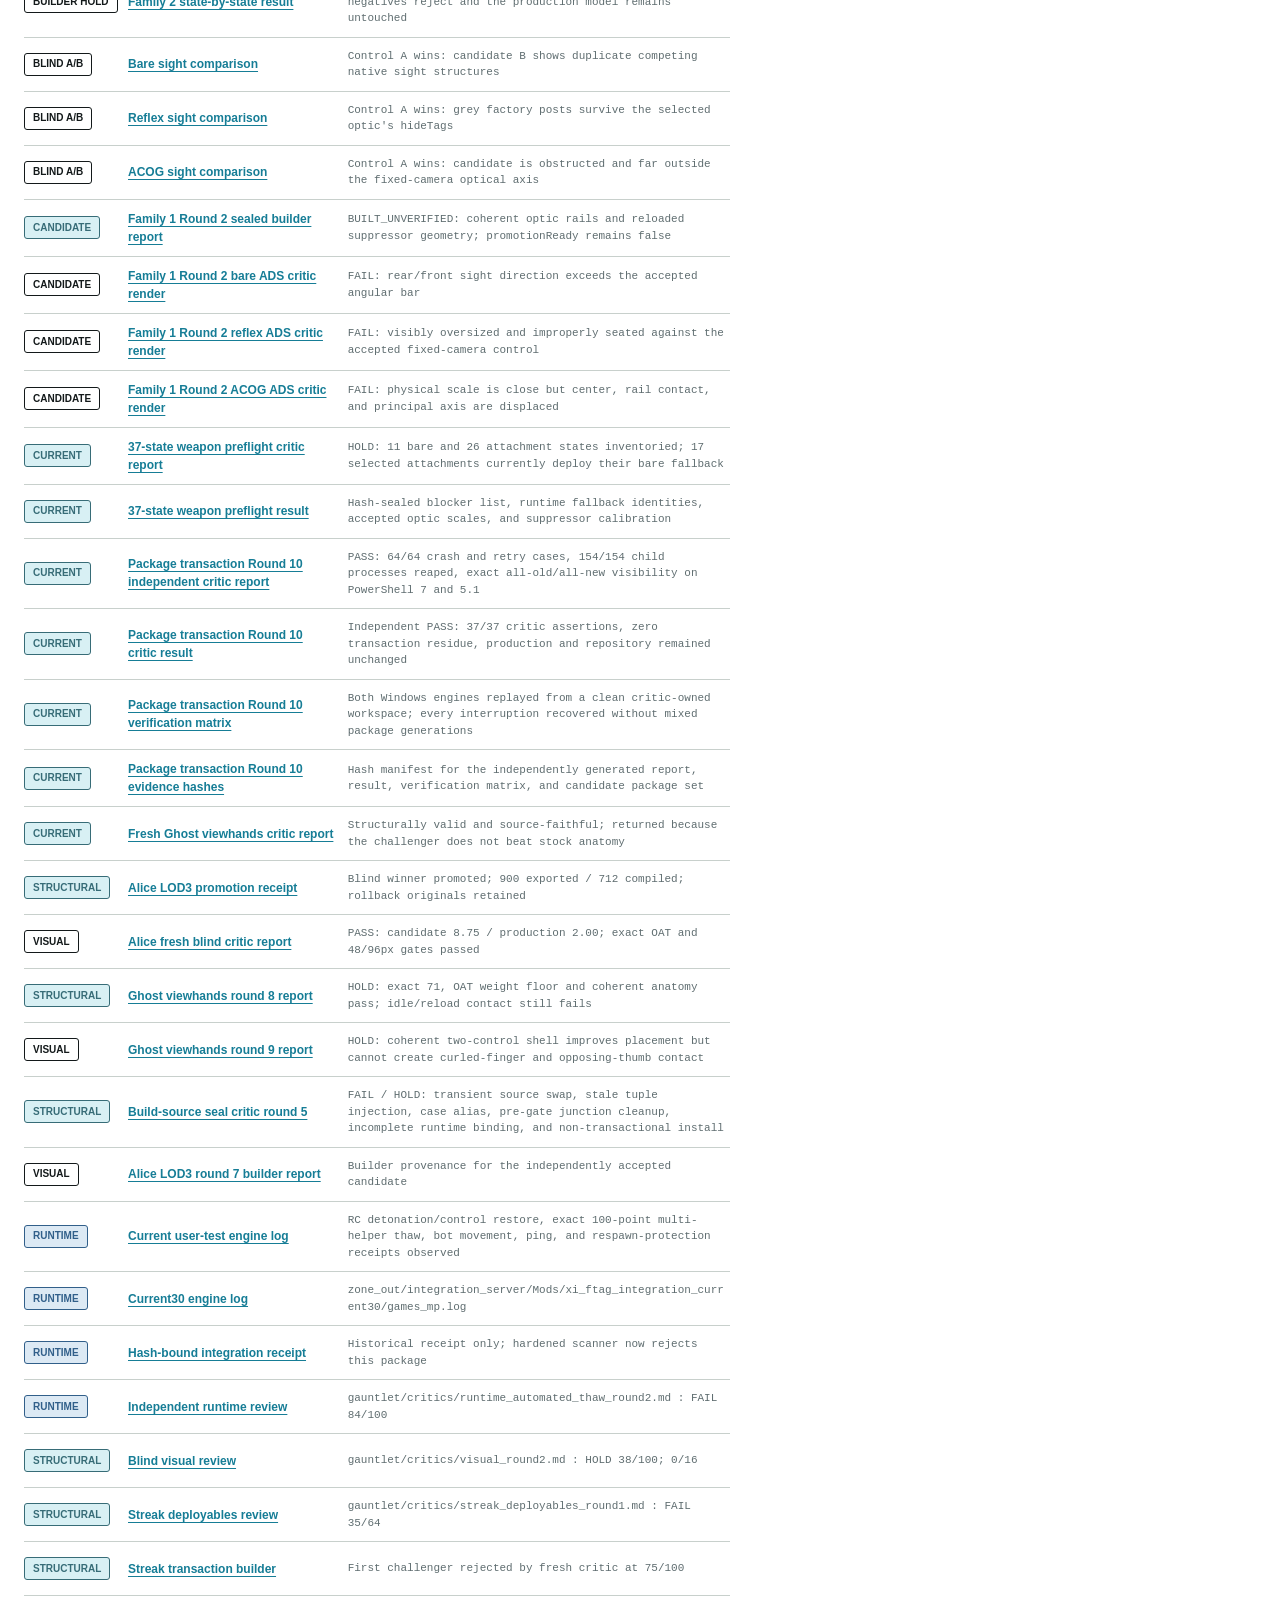
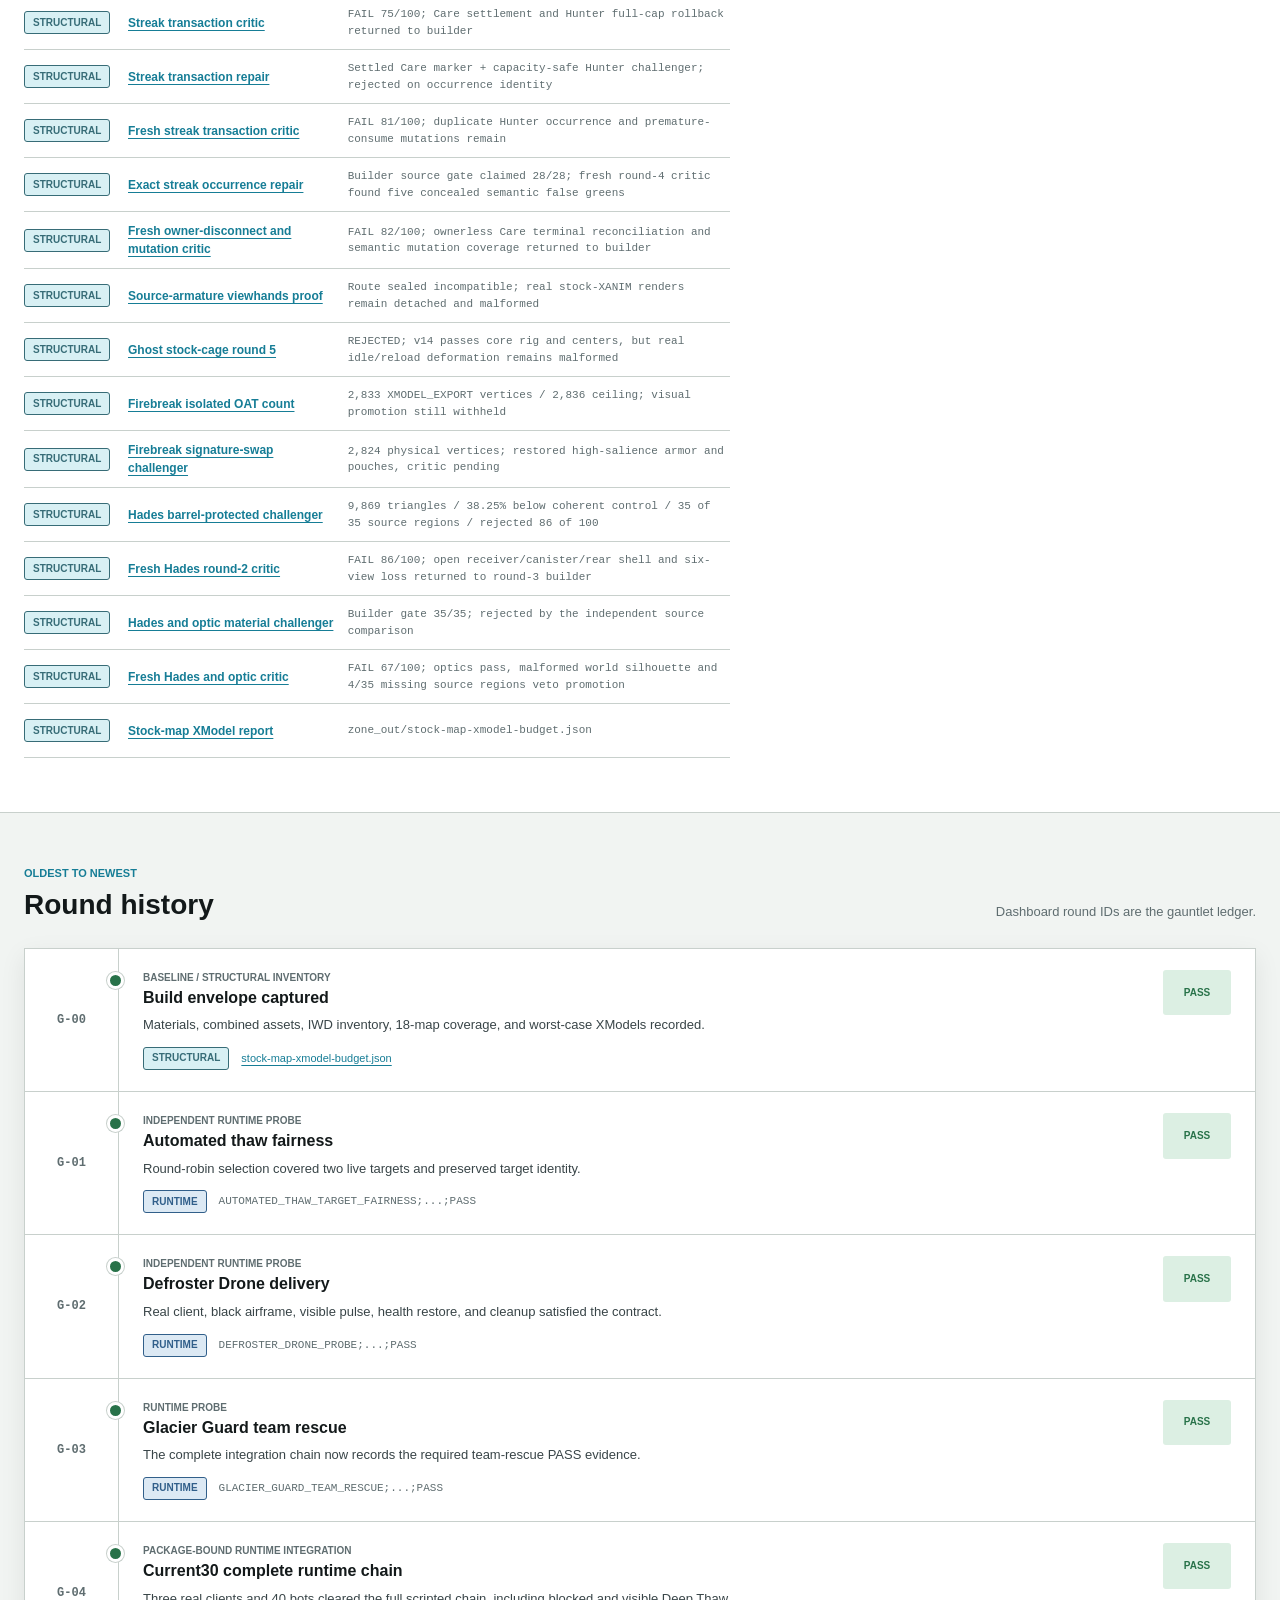
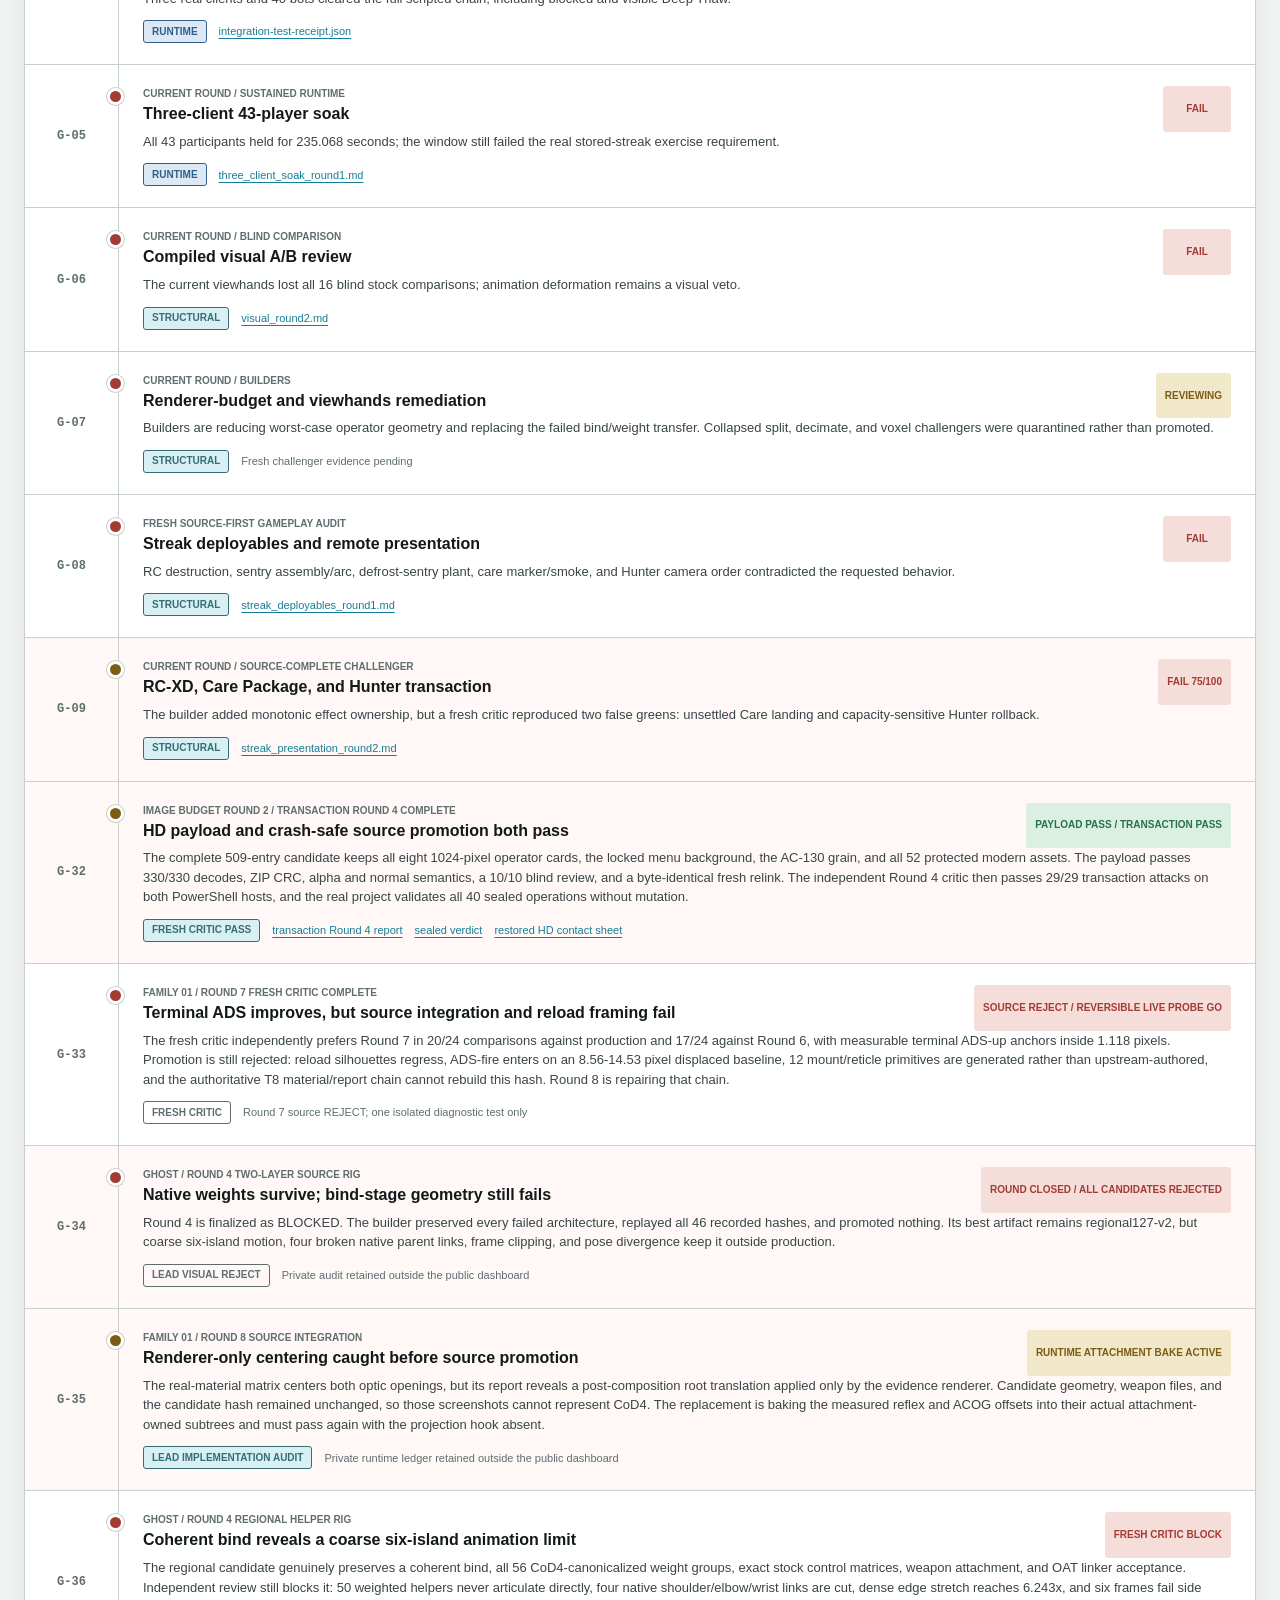
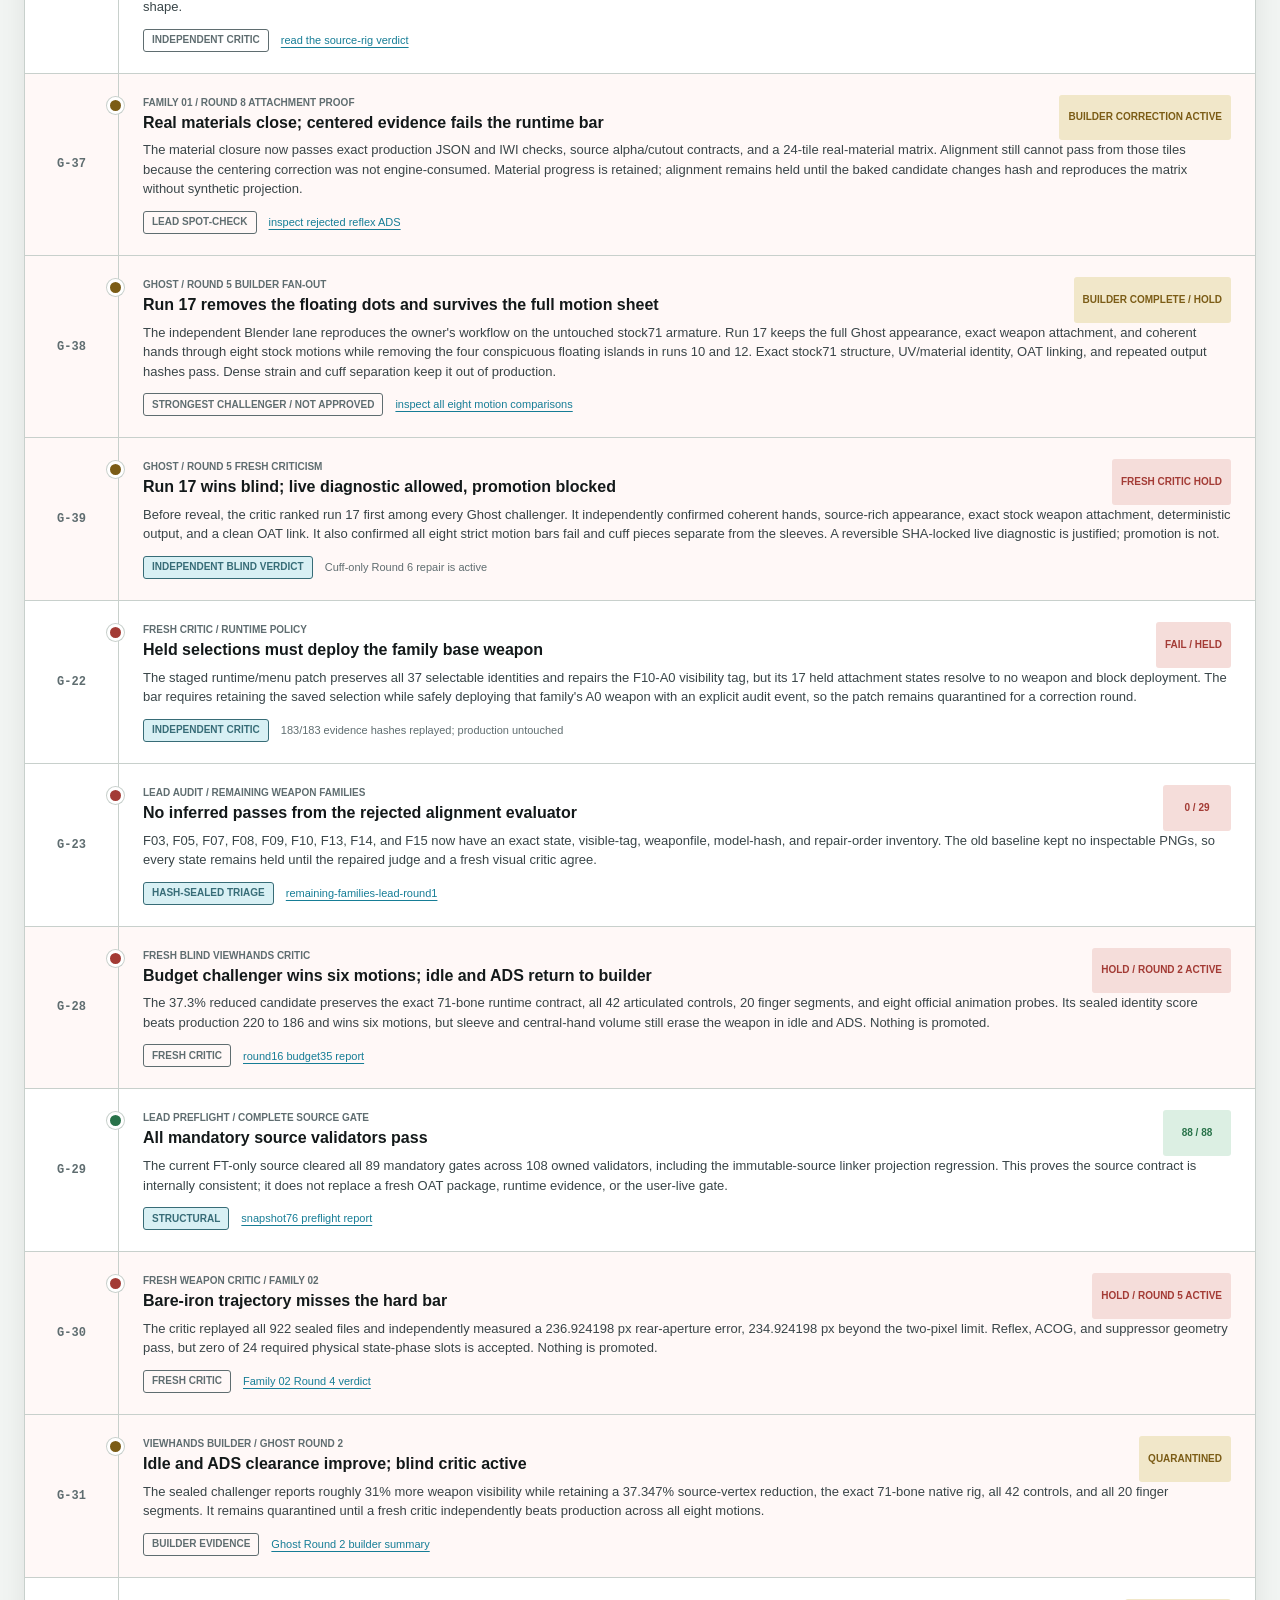
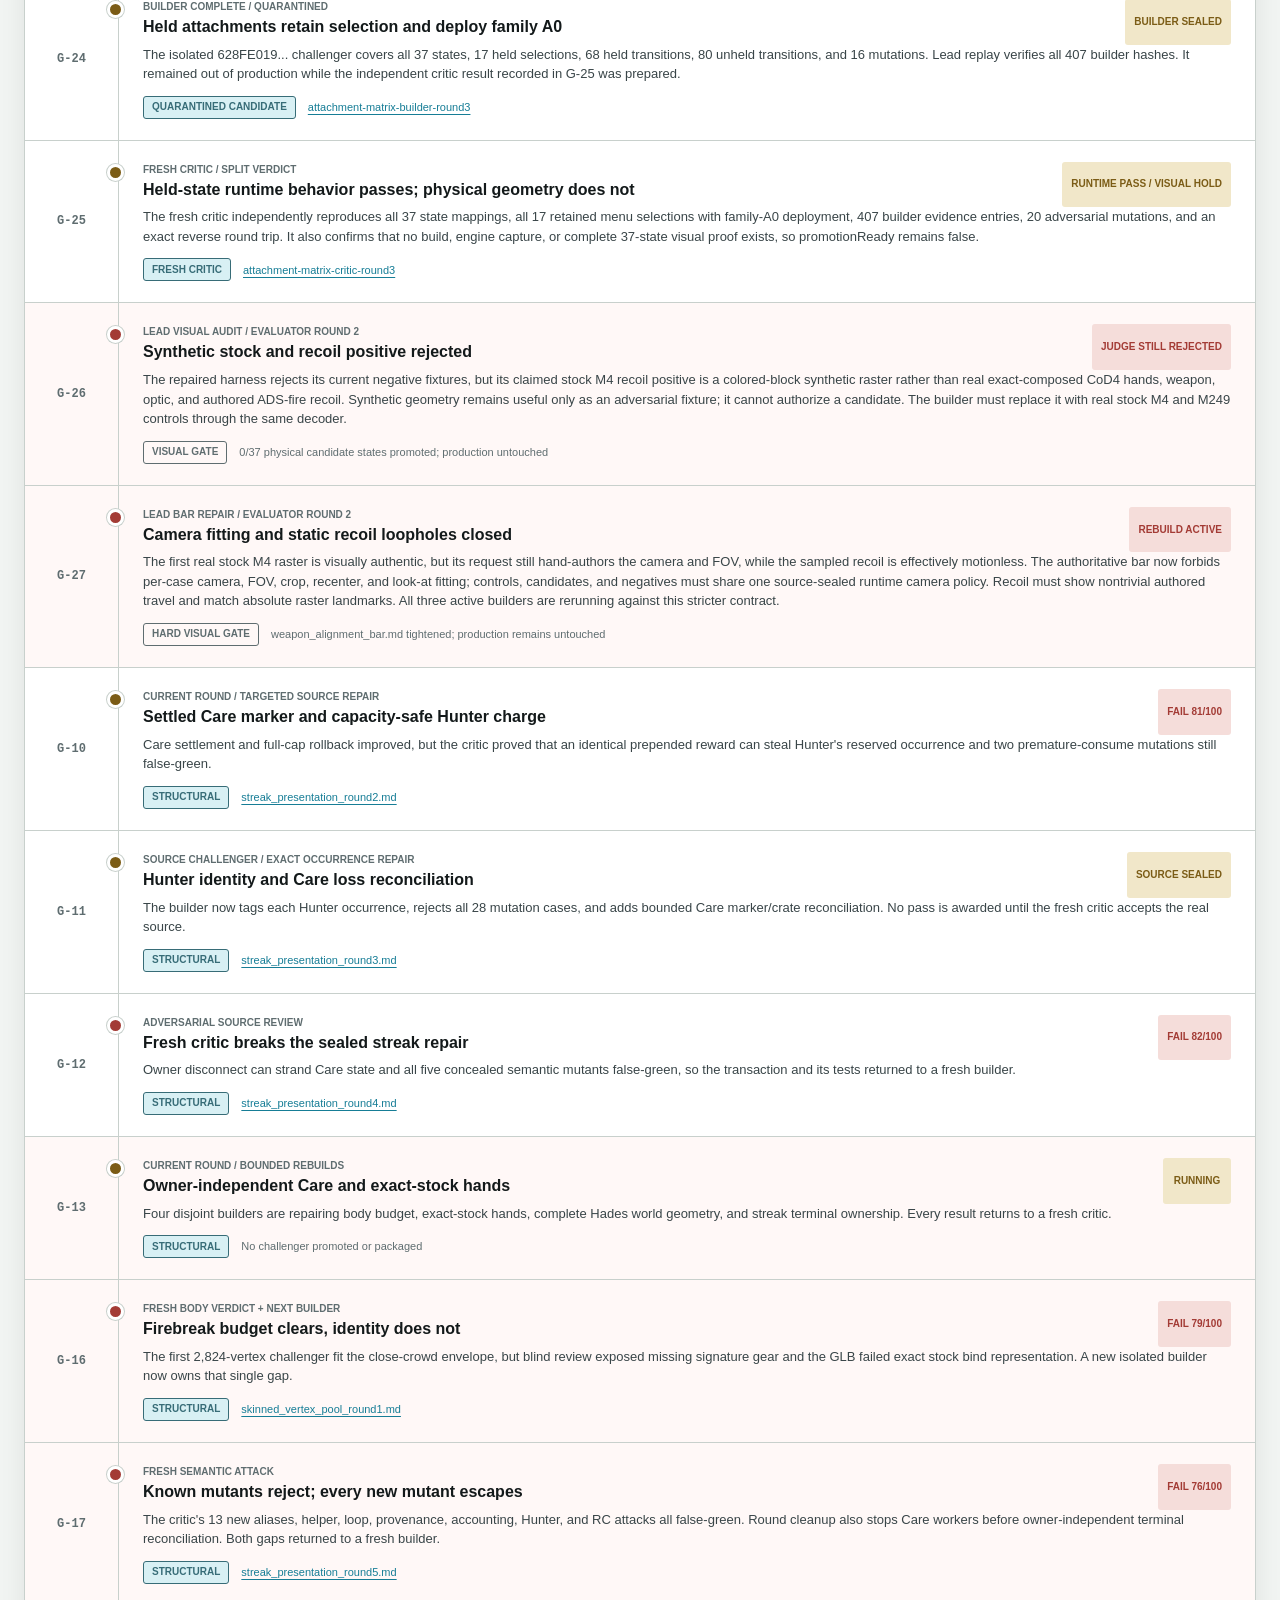
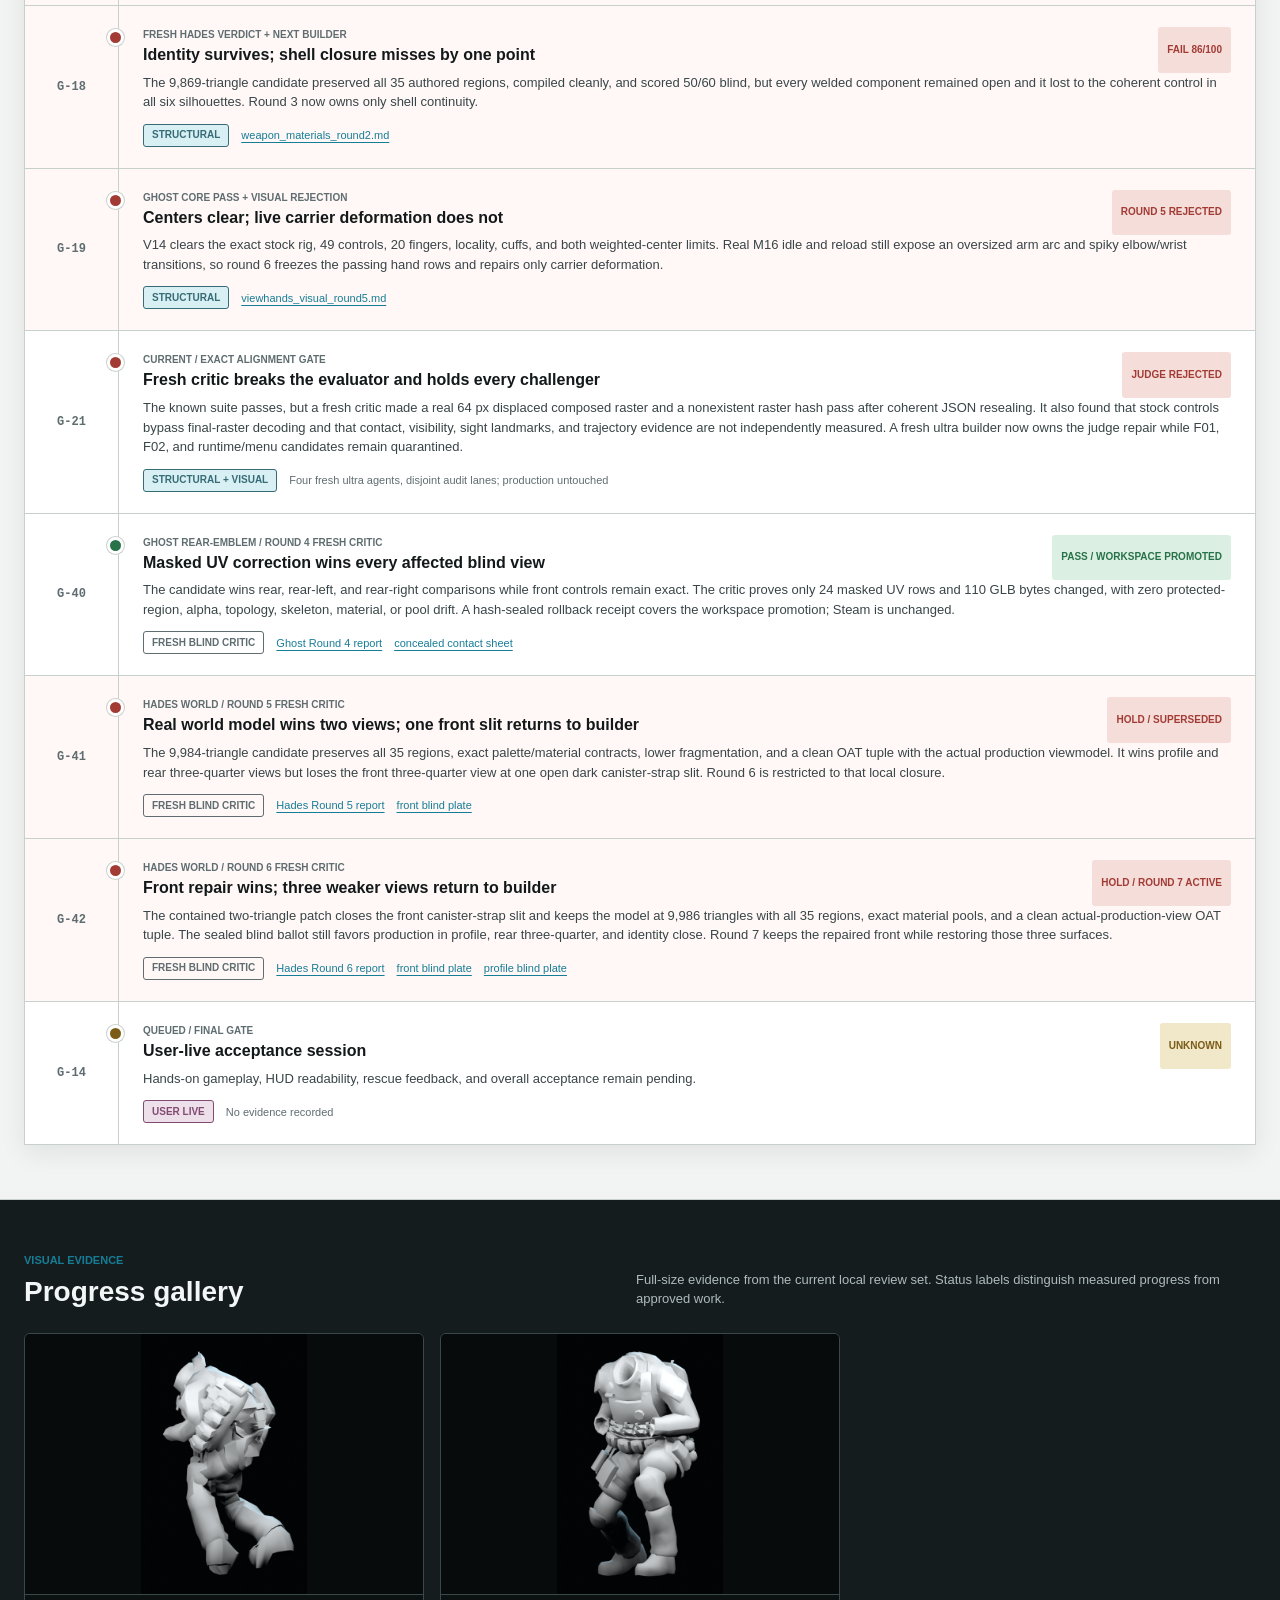
==== commit ef5f60e2: "Publish snapshot 99 with body test defects and repair evidence" ====
--- a/index.html
+++ b/index.html
@@ -70,7 +70,7 @@
             </div>
             <div class="snapshot-stamp">
               <span>Current verdict: <strong class="text-fail">HOLD</strong></span>
-              <time datetime="2026-09-05T06:11:43-04:00">05 Sep 2026, 06:11 EDT</time>
+              <time datetime="2026-09-05T07:28:00-04:00">05 Sep 2026, 07:28 EDT</time>
             </div>
           </div>
         </div>
@@ -201,7 +201,7 @@
               <strong>Blind visual A/B</strong>
             </div>
             <div class="score-result" role="cell" data-label="Objective result">
-              RAM-7 and DM56 pass 64/64 fixed views and a fresh independent critic; Renetti passes contact, material, schema, and OAT review. Alice, Ghost, Iskra, Mara32, Raines, and Talon still need final independent body decisions and live review.
+              RAM-7 and DM56 pass 64/64 fixed views and a fresh independent critic; Renetti passes contact, material, schema, and OAT review. Alice, Ghost, and Mara32 now have completed HOLD reviews. Iskra's hardware repair is ready for review; all body motion evidence needs the corrected evaluator and live proof.
             </div>
             <div role="cell" data-label="Highest evidence"><span class="tier tier-structural">Structural</span></div>
             <div role="cell" data-label="State"><span class="status status-fail">Fail</span></div>
@@ -328,7 +328,7 @@
             <dl class="round-facts">
               <div>
                 <dt>05 September checkpoint</dt>
-                <dd><strong>RECOVERY ACTIVE; EXACT PROVING PACKAGE RETAINED.</strong> All eight authored viewarm sets remain sealed at checkpoint <code>a2eac3ae</code>. Mace51 and Mara31 Dark Sails are independently reviewed and staged. Full-map validation found a two-slot Vacant safety gap that must be fixed before the next integrated test package.</dd>
+                <dd><strong>RECOVERY ACTIVE; EXACT PROVING PACKAGE RETAINED.</strong> All eight authored viewarm sets remain sealed at checkpoint <code>a2eac3ae</code>. Mace51 and Mara31 Dark Sails remain staged, but their earlier pose evidence also needs rechecking. Full-map validation found a two-slot Vacant safety gap that must be fixed before the next integrated test package.</dd>
               </div>
               <div>
                 <dt>Exact integrated package</dt>
@@ -344,11 +344,15 @@
               </div>
               <div>
                 <dt>Current evidence</dt>
-                <dd><a href="evidence/current/recovery-20260905/package/exact-integrated-proving-report.md">Read the exact 987-slot checkpoint</a>, <a href="evidence/current/recovery-20260905/weapons/family23-combined-round2-critic-report.md">inspect the Family23 critic PASS</a>, <a href="evidence/current/recovery-20260905/weapons/renetti-round4-critic-report.md">inspect the Renetti critic PASS</a>, or <a href="evidence/current/recovery-20260905/operators/alice-round2-builder-report.md">follow Alice's repaired lower-body round</a>.</dd>
+                <dd><strong>BODY DIAGNOSTIC FIX: 11 TESTS PASS.</strong> The old evaluator also distorted untouched stock. Root-only coordinate conversion, half-quaternion Z/W, translation scaling, and bind offsets are corrected. Eighteen actual-module stock/Ghost/Mara32 geometry cases were rendered; independent review is pending. This is not body or live-game approval. <a href="evidence/current/recovery-20260905/operators/body-pose-recovery.md">Read the concrete fixes and limitations.</a></dd>
+              </div>
+              <div>
+                <dt>Operator repairs</dt>
+                <dd>Alice Round3 is restoring missing upper arms and torso in reduced LODs. <a href="evidence/current/recovery-20260905/operators/ghost-biker-round1-critic-report.md">Ghost</a> and <a href="evidence/current/recovery-20260905/operators/mara32-round1-critic-report.md">Mara32</a> remain held for real surface, alpha, and motion defects. Iskra Round4 reconnects hardware with exactly 217 joint-index byte changes, preserving geometry and the white charm. <a href="evidence/current/recovery-20260905/operators/iskra-round4-builder-report.md">Inspect the scoped repair.</a></dd>
               </div>
               <div>
                 <dt>Publication state</dt>
-                <dd><strong>SNAPSHOT 98.</strong> This page records the retained proving tuple, current reviews, and the later full-map safety finding. Steam and the production package remain unchanged. The Vacant safety gap, live engine/user acceptance, and six third-person operator body decisions still block release.</dd>
+                <dd><strong>SNAPSHOT 99.</strong> This page records the retained proving tuple, completed body HOLD reviews, and the corrected pose diagnostic. Steam and the production package remain unchanged. The Vacant safety gap, unresolved operator defects, and live engine/user acceptance still block release.</dd>
               </div>
             </dl>
 
@@ -1764,6 +1768,26 @@
         </header>
 
         <div class="gallery-grid">
+          <figure class="gallery-item">
+            <a class="gallery-image" href="evidence/current/recovery-20260905/operators/stock-pose-old-idle.png">
+              <img src="evidence/current/recovery-20260905/operators/stock-pose-old-idle.png" alt="Untouched stock CoD4 body distorted by the previous offline pose evaluator" loading="lazy">
+            </a>
+            <figcaption>
+              <span class="status status-fail">Old diagnostic / invalid stock control</span>
+              <strong>The test itself folded the stock torso</strong>
+              <span>This is the unchanged stock body, not a rejected custom skin. Its incorrect pose exposed a shared evaluator defect.</span>
+            </figcaption>
+          </figure>
+          <figure class="gallery-item">
+            <a class="gallery-image" href="evidence/current/recovery-20260905/operators/stock-pose-corrected-idle.png">
+              <img src="evidence/current/recovery-20260905/operators/stock-pose-corrected-idle.png" alt="Same stock CoD4 body and idle sample evaluated with corrected joint coordinates and translations" loading="lazy">
+            </a>
+            <figcaption>
+              <span class="status status-unknown">Corrected diagnostic / review pending</span>
+              <strong>Same model and clip, corrected joint math</strong>
+              <span>The gross folding is gone without editing the model. Stock head and hands are separate assets, intentionally absent here. Gray geometry evidence does not prove textures, blended gameplay animation, or custom-skin acceptance.</span>
+            </figcaption>
+          </figure>
           <figure class="gallery-item gallery-item-wide">
             <a class="gallery-image" href="evidence/current/recovery-20260905/operators/iskra-round3-identity-silhouette.png">
               <img src="evidence/current/recovery-20260905/operators/iskra-round3-identity-silhouette.png" alt="Iskra61 Round 3 operator identity and silhouette review showing the restored white Kitty Six charm" loading="lazy">
@@ -1771,7 +1795,7 @@
             <figcaption>
               <span class="status status-fail">Iskra61 Round 3 / fresh critic HOLD</span>
               <strong>The authored white Kitty Six charm is visible at every LOD</strong>
-              <span>The charm repair passes, but the critic proved twelve inherited tile-34 fragments still float in idle, crouch, and death. Round 4 is restricted to those root-weighted fragments; Iskra remains quarantined. <a href="evidence/current/recovery-20260905/operators/iskra-round3-critic-report.md">Read the critic report.</a></span>
+              <span>Round4 reconnects the charm's hardware through 217 joint-index byte changes, with no geometry or texture changes. Structural and OAT checks pass; corrected pose checks and fresh criticism are pending. The pictured identity remains unchanged. <a href="evidence/current/recovery-20260905/operators/iskra-round4-builder-report.md">Read the repair report.</a></span>
             </figcaption>
           </figure>
 
@@ -1791,9 +1815,9 @@
               <img src="evidence/current/recovery-20260905/operators/alice-round2-blind-lod-grid.png" alt="Alice41 Round 2 blind lower-body and LOD comparison grid" loading="lazy">
             </a>
             <figcaption>
-              <span class="status status-unknown">Alice41 Round 2 / builder PASS, fresh critic active</span>
-              <strong>The repaired lower-body silhouette remains source-faithful across all reviewed LODs</strong>
-              <span>The source-derived guard changes only LOD1 and LOD2, with minimum silhouette IoU of 0.959781 and 0.940824. OAT, semantics, five poses, and protected-region checks pass; promotion waits on a fresh critic. <a href="evidence/current/recovery-20260905/operators/alice-round2-builder-report.md">Read the builder report.</a></span>
+              <span class="status status-fail">Alice41 Round 2 / fresh critic HOLD</span>
+              <strong>Shins improved, but upper arms and torso still lose surfaces</strong>
+              <span>The critic confirmed the lower-body repair but found arm material absent at LOD1/2 and substantial torso gaps. Aggregate silhouette scores had hidden that loss. Round3 is repairing those exact surfaces; earlier pose scores are not accepted. <a href="evidence/current/recovery-20260905/operators/alice-round2-critic-report.md">Read the critic findings.</a></span>
             </figcaption>
           </figure>
 
@@ -1802,9 +1826,9 @@
               <img src="evidence/current/recovery-20260905/operators/mace51-source-candidate-round2.png" alt="Mace51 authored source, rejected Round 1 control, and Round 2 candidate shown from four matched angles" loading="lazy">
             </a>
             <figcaption>
-              <span class="status status-pass">Mace51 Round 2 / proving-package PASS</span>
+              <span class="status status-unknown">Mace51 Round 2 / staged, motion recheck pending</span>
               <strong>The rabbit head, layered outfit, color blocking, and equipment silhouette are restored</strong>
-              <span>The fresh critic passed source identity, 51-joint rig, four LODs, materials, external images, OAT build/list/dump, semantic roundtrip, and five stock poses. It is approved only for the next sealed proving package; live engine and user testing remain outstanding. <a href="evidence/current/recovery-20260905/operators/mace51-round2-promotion-manifest.json">Inspect the promotion manifest.</a></span>
+              <span>The earlier proving-only review passed identity, rig, LODs, materials and OAT closure. Its motion evidence used the now-questioned evaluator and must be repeated. Live engine and user testing remain outstanding. <a href="evidence/current/recovery-20260905/operators/mace51-round2-promotion-manifest.json">Inspect the historical proving manifest.</a></span>
             </figcaption>
           </figure>
 
@@ -1813,9 +1837,9 @@
               <img src="evidence/current/recovery-20260905/operators/mara31-dark-sails-round2-critic.png" alt="Anonymous source and two canonical Mara31 Dark Sails candidates compared from front, rear three-quarter, side, and rear views" loading="lazy">
             </a>
             <figcaption>
-              <span class="status status-pass">Mara31 Dark Sails / proving-package PASS</span>
+              <span class="status status-unknown">Mara31 Dark Sails / staged, motion recheck pending</span>
               <strong>The intended Dark Sails coat, hat, boots, silhouette, and authored materials survive the CoD4 conversion</strong>
-              <span>A fresh critic verified the canonical four-LOD body, materials, IWIs, rig, OAT output, poses, and sealed hashes. It is approved only for a proving package; live engine and user testing remain outstanding. <a href="evidence/current/recovery-20260905/operators/mara31-round2-promotion-manifest.json">Inspect the promotion manifest.</a></span>
+              <span>The earlier review verified the canonical four-LOD body, materials, rig, OAT output and sealed hashes. Motion must now be checked with the corrected evaluator. Live engine and user testing remain outstanding. <a href="evidence/current/recovery-20260905/operators/mara31-round2-promotion-manifest.json">Inspect the historical proving manifest.</a></span>
             </figcaption>
           </figure>
 
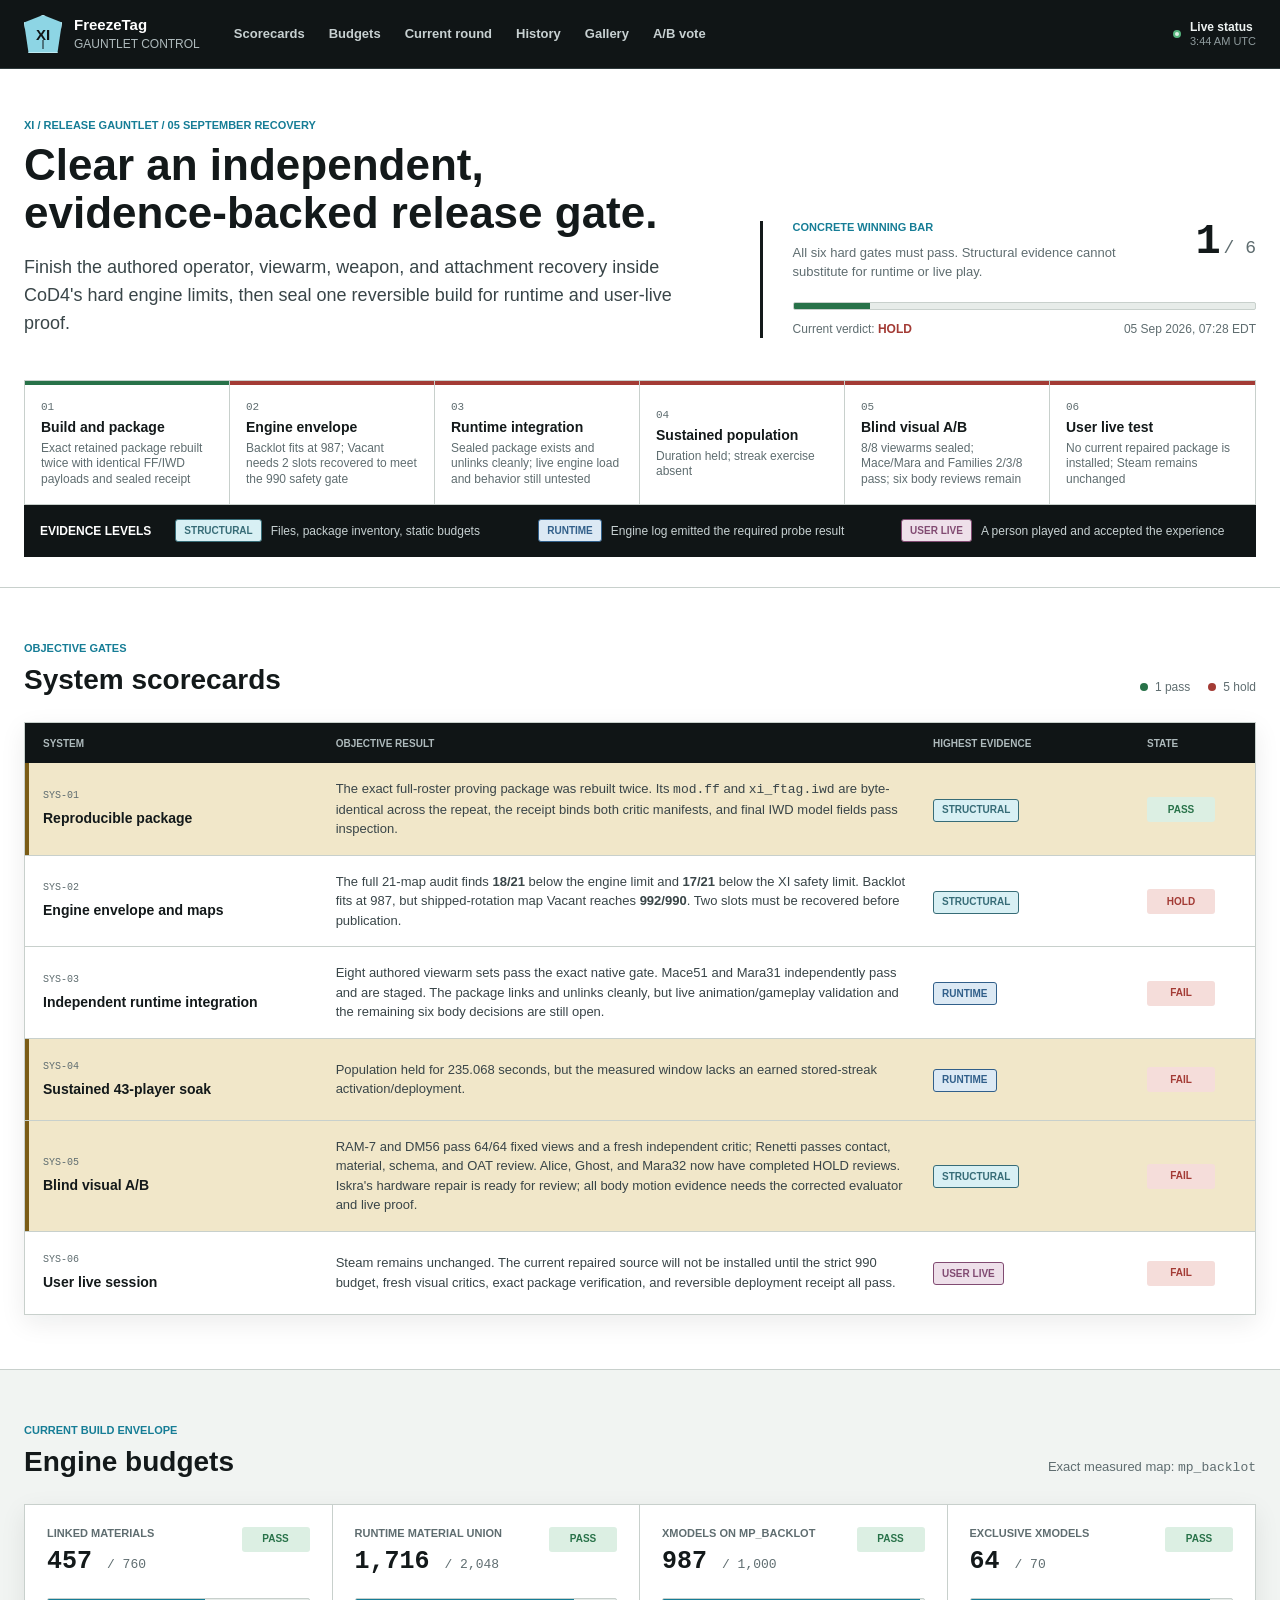
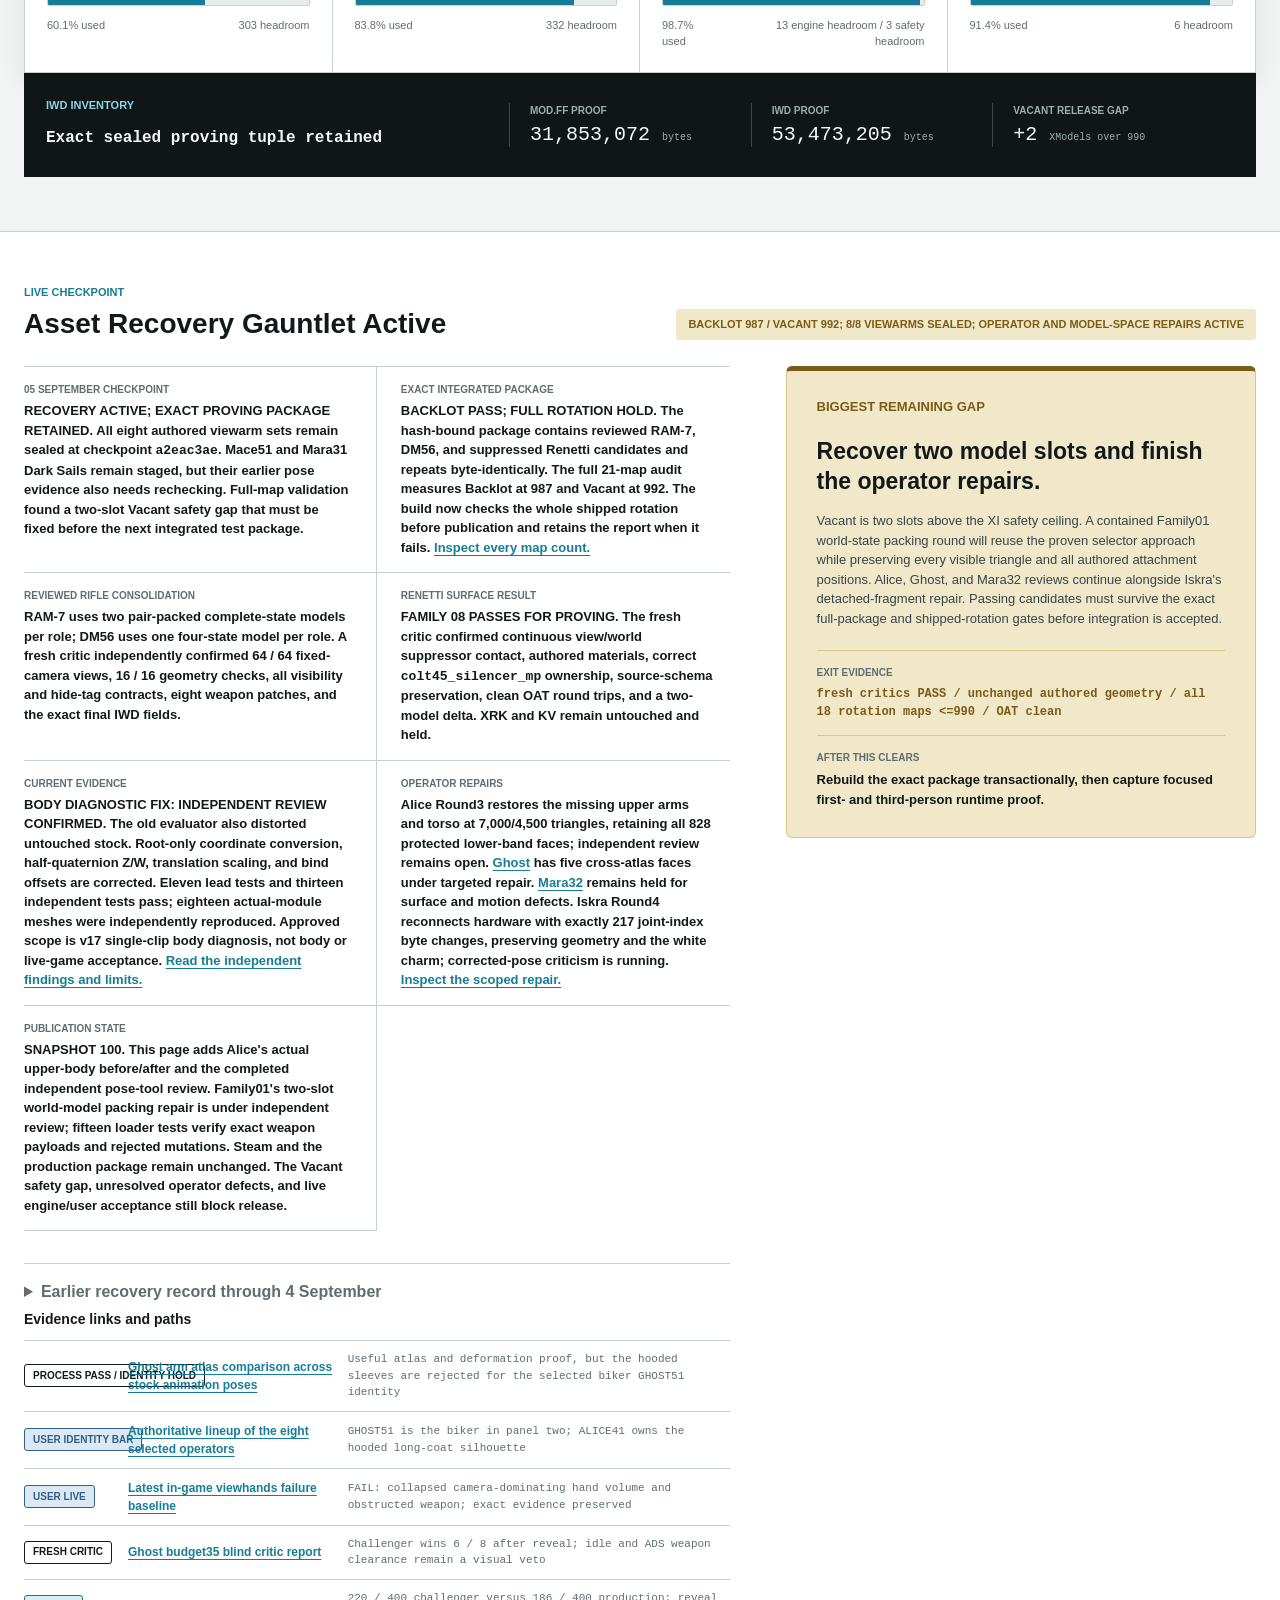
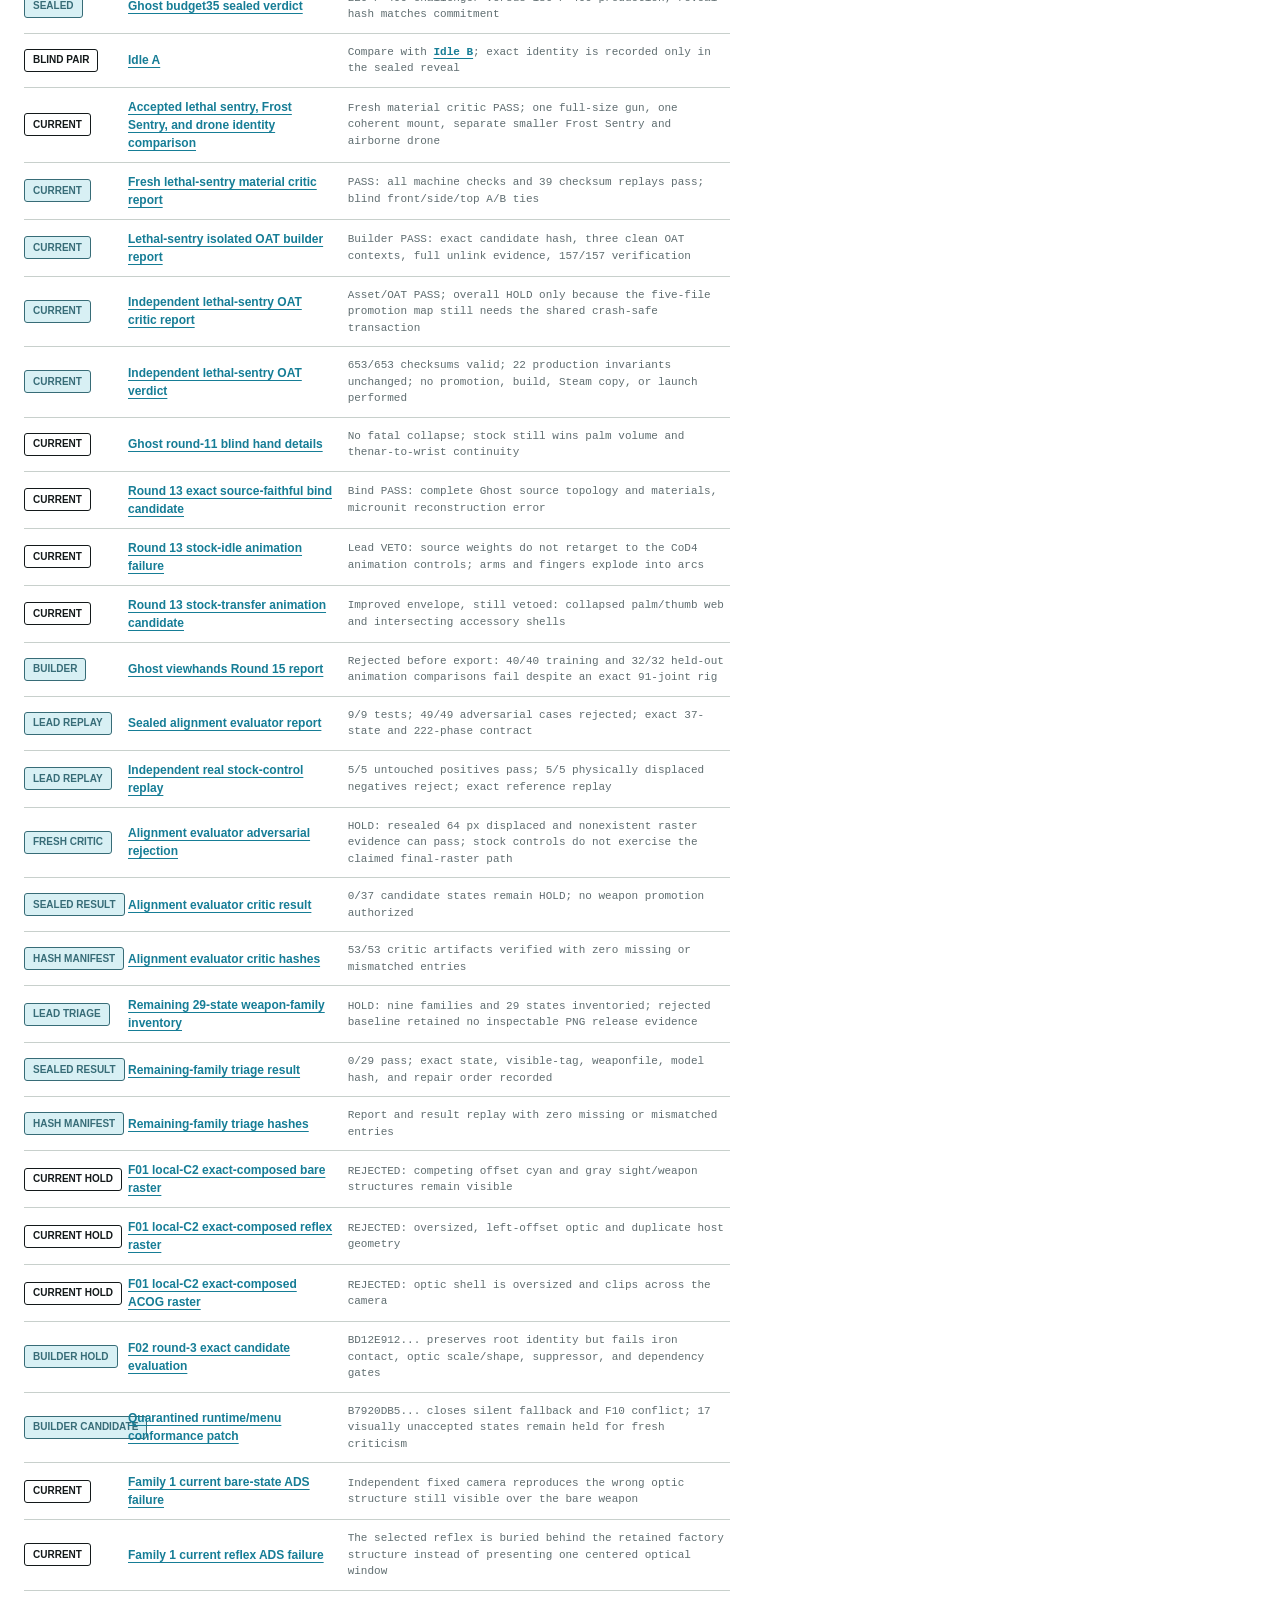
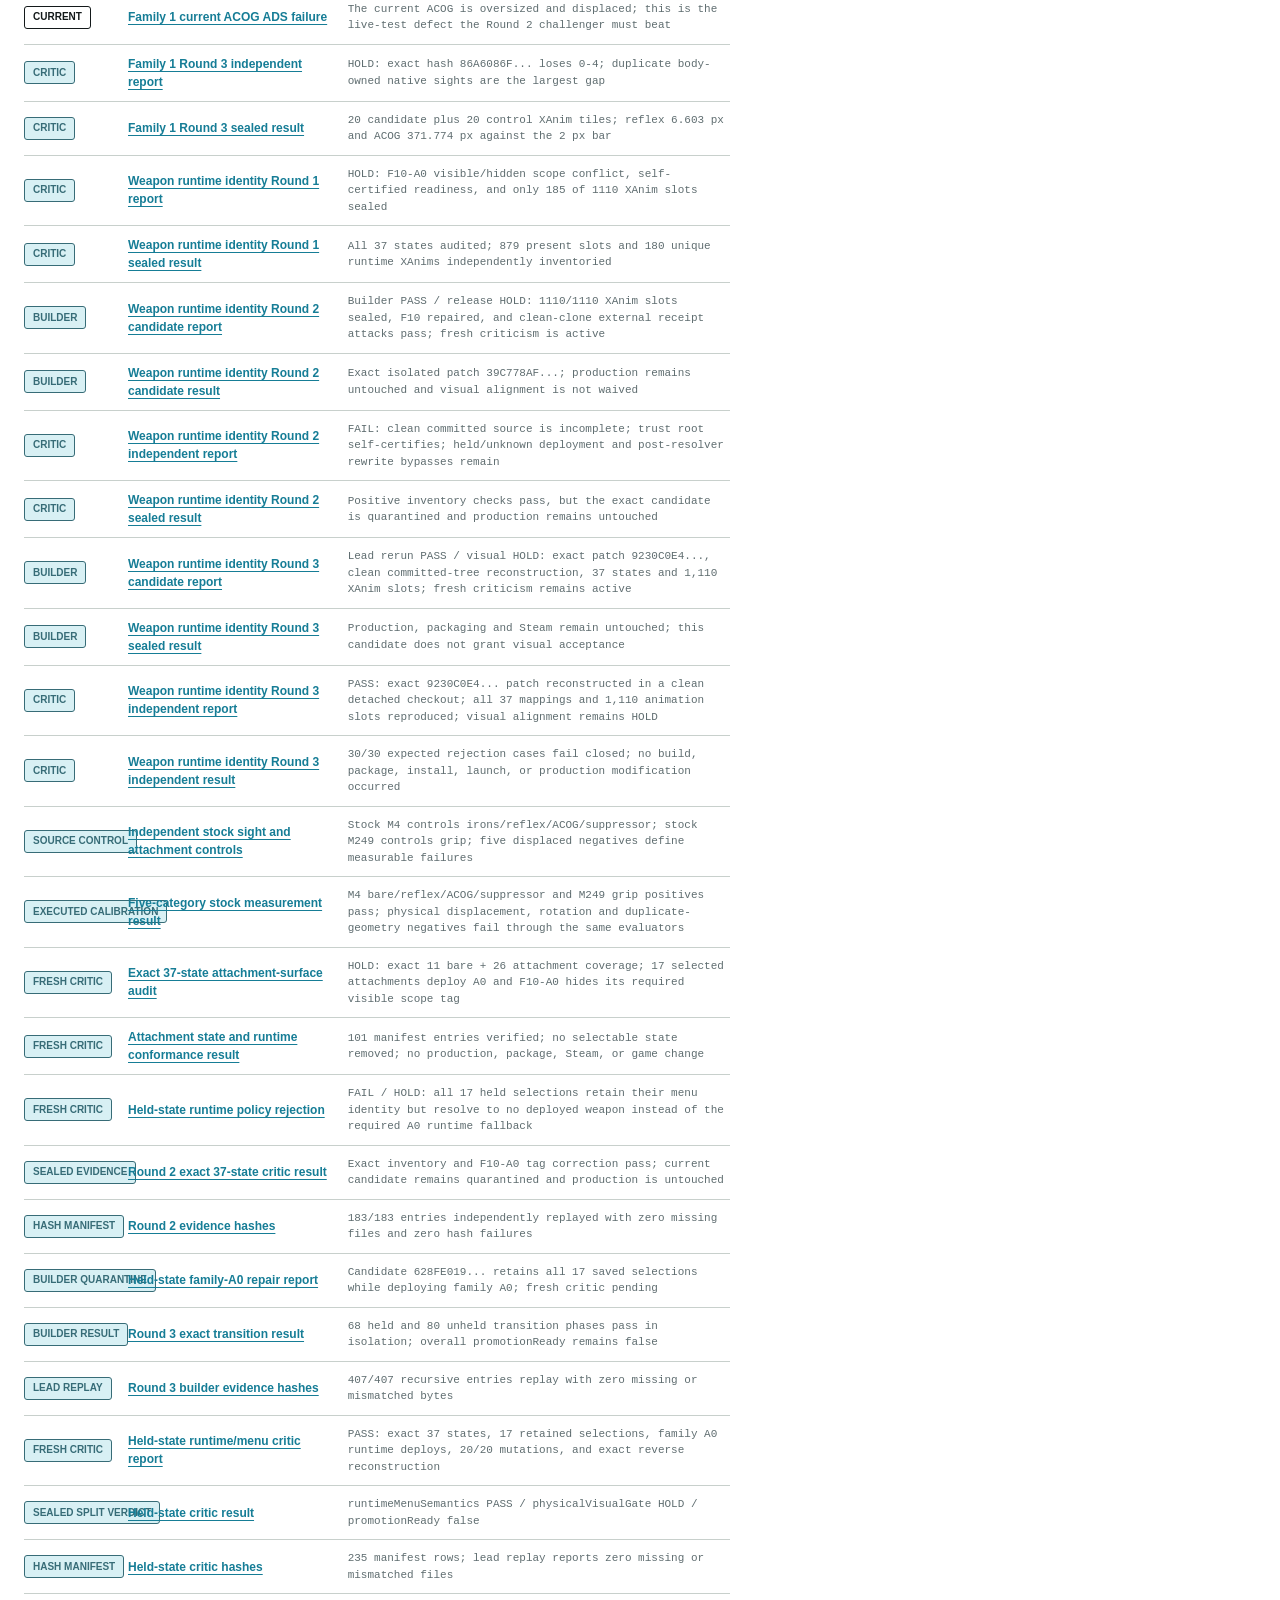
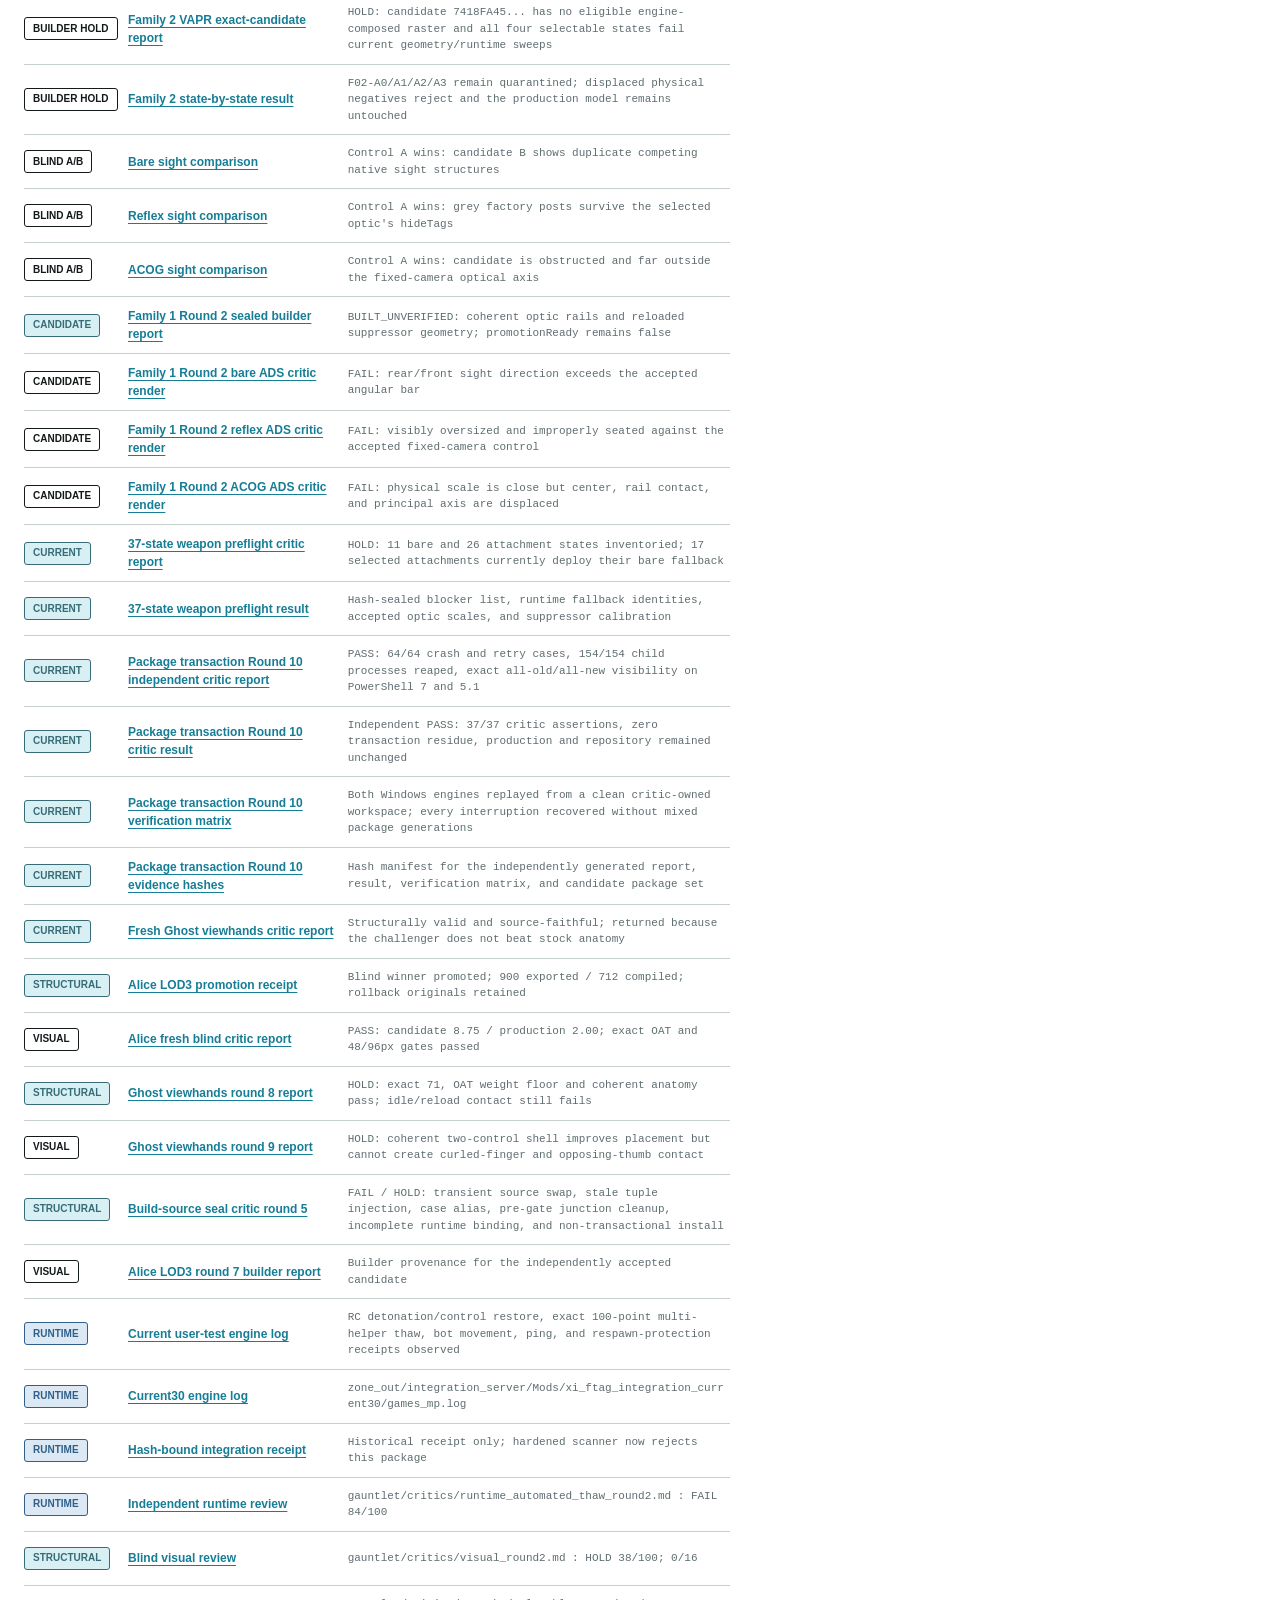
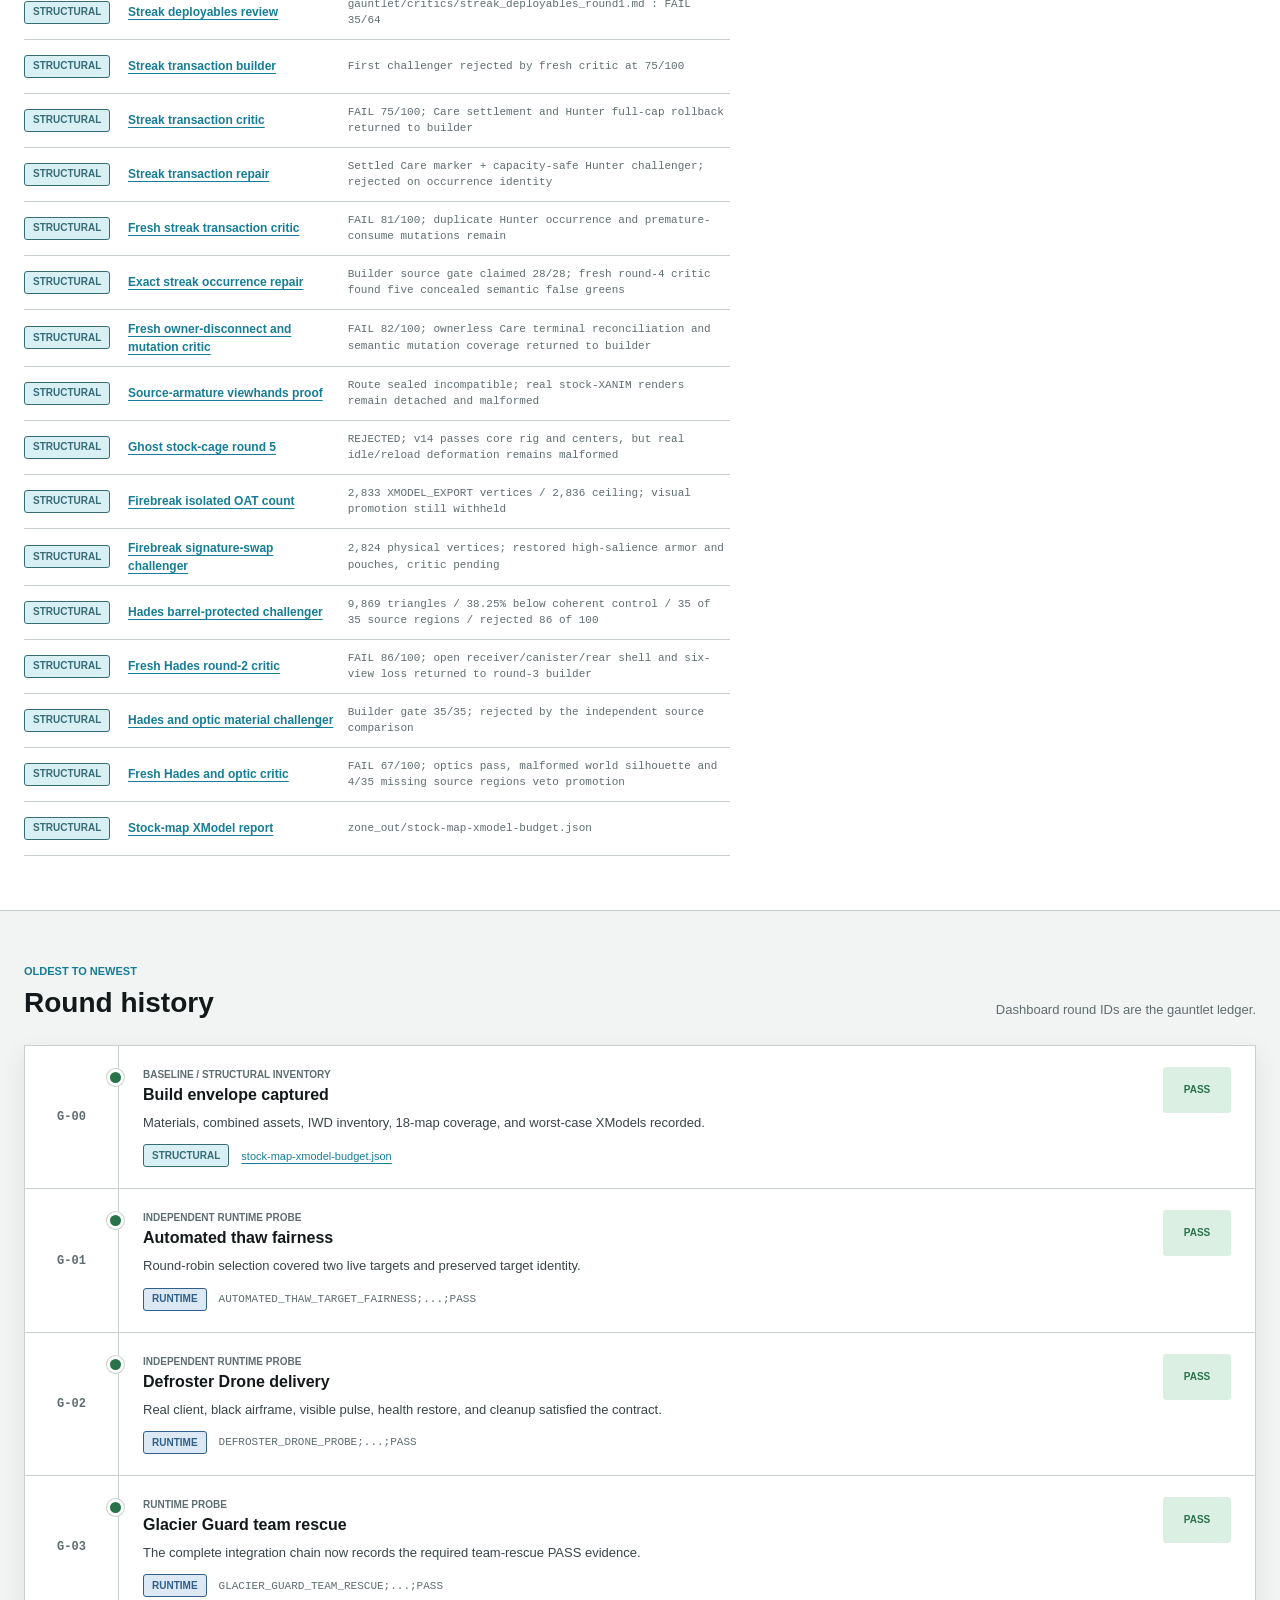
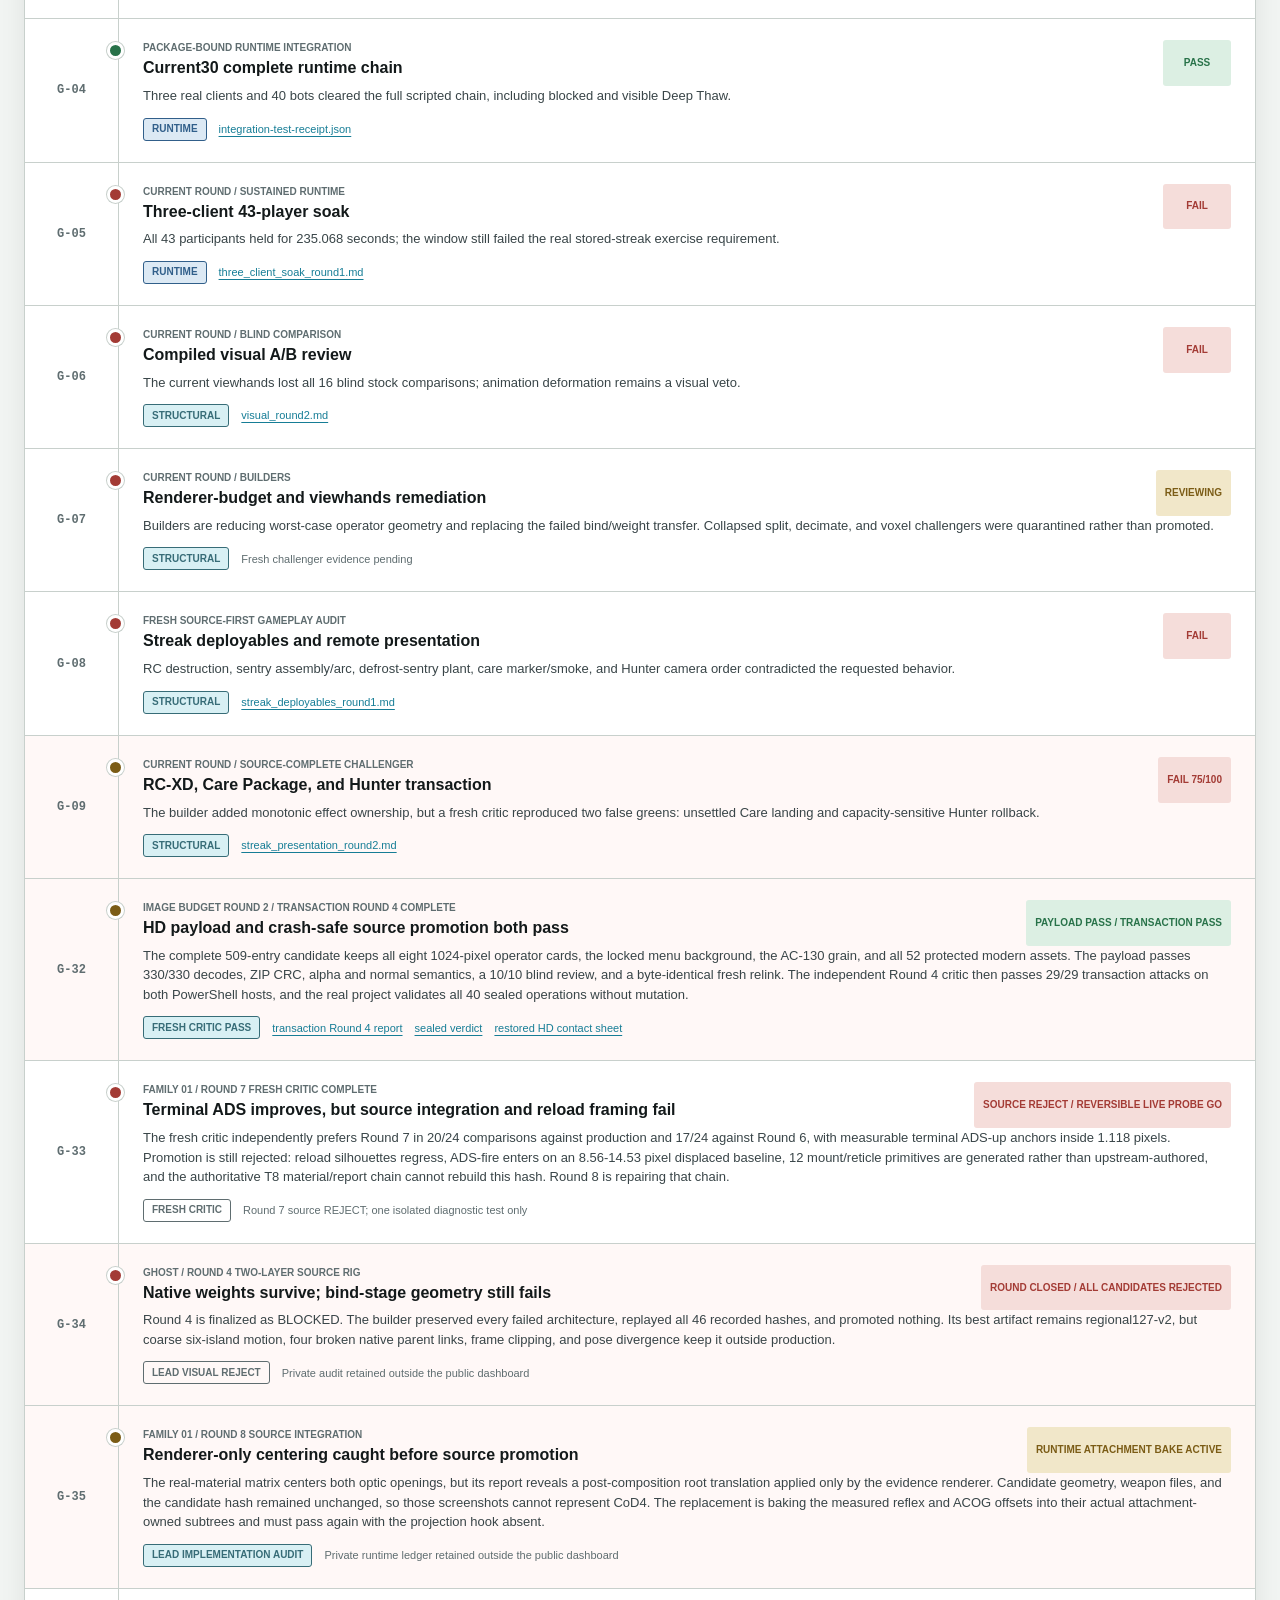
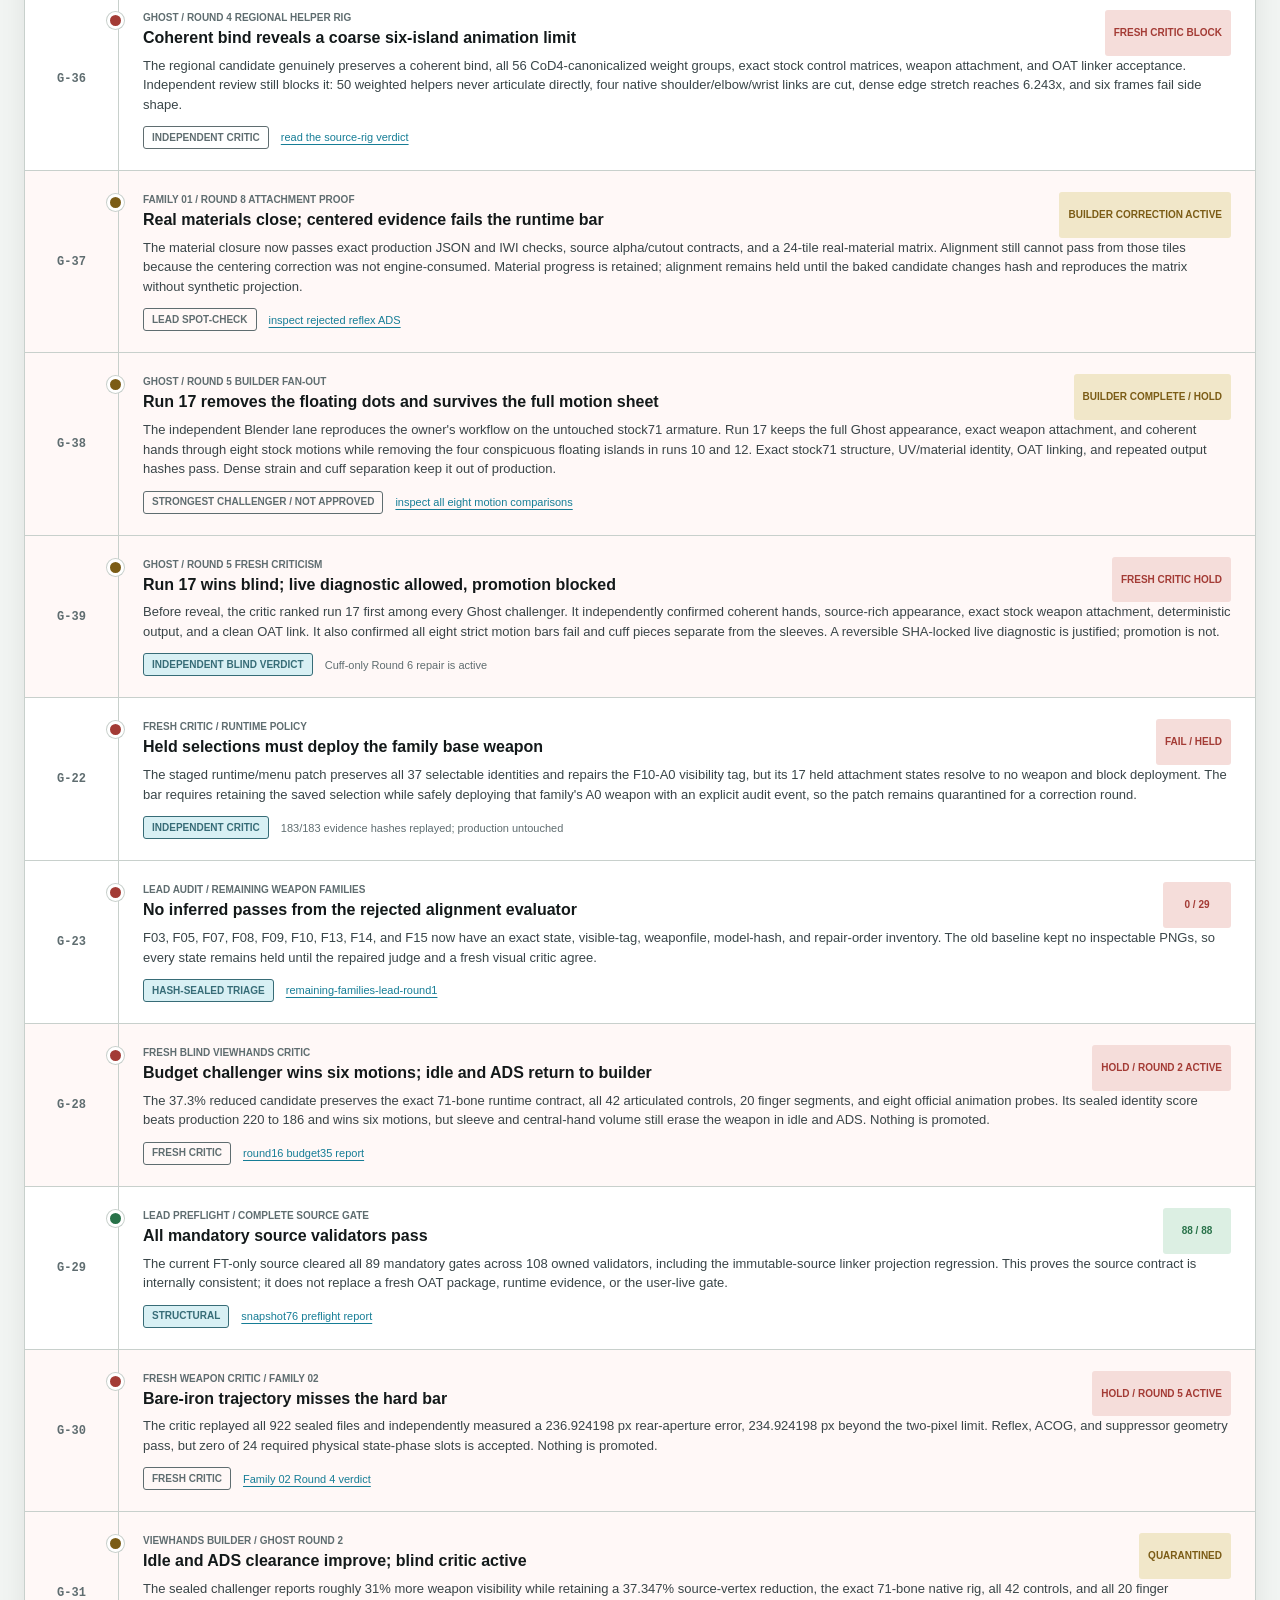
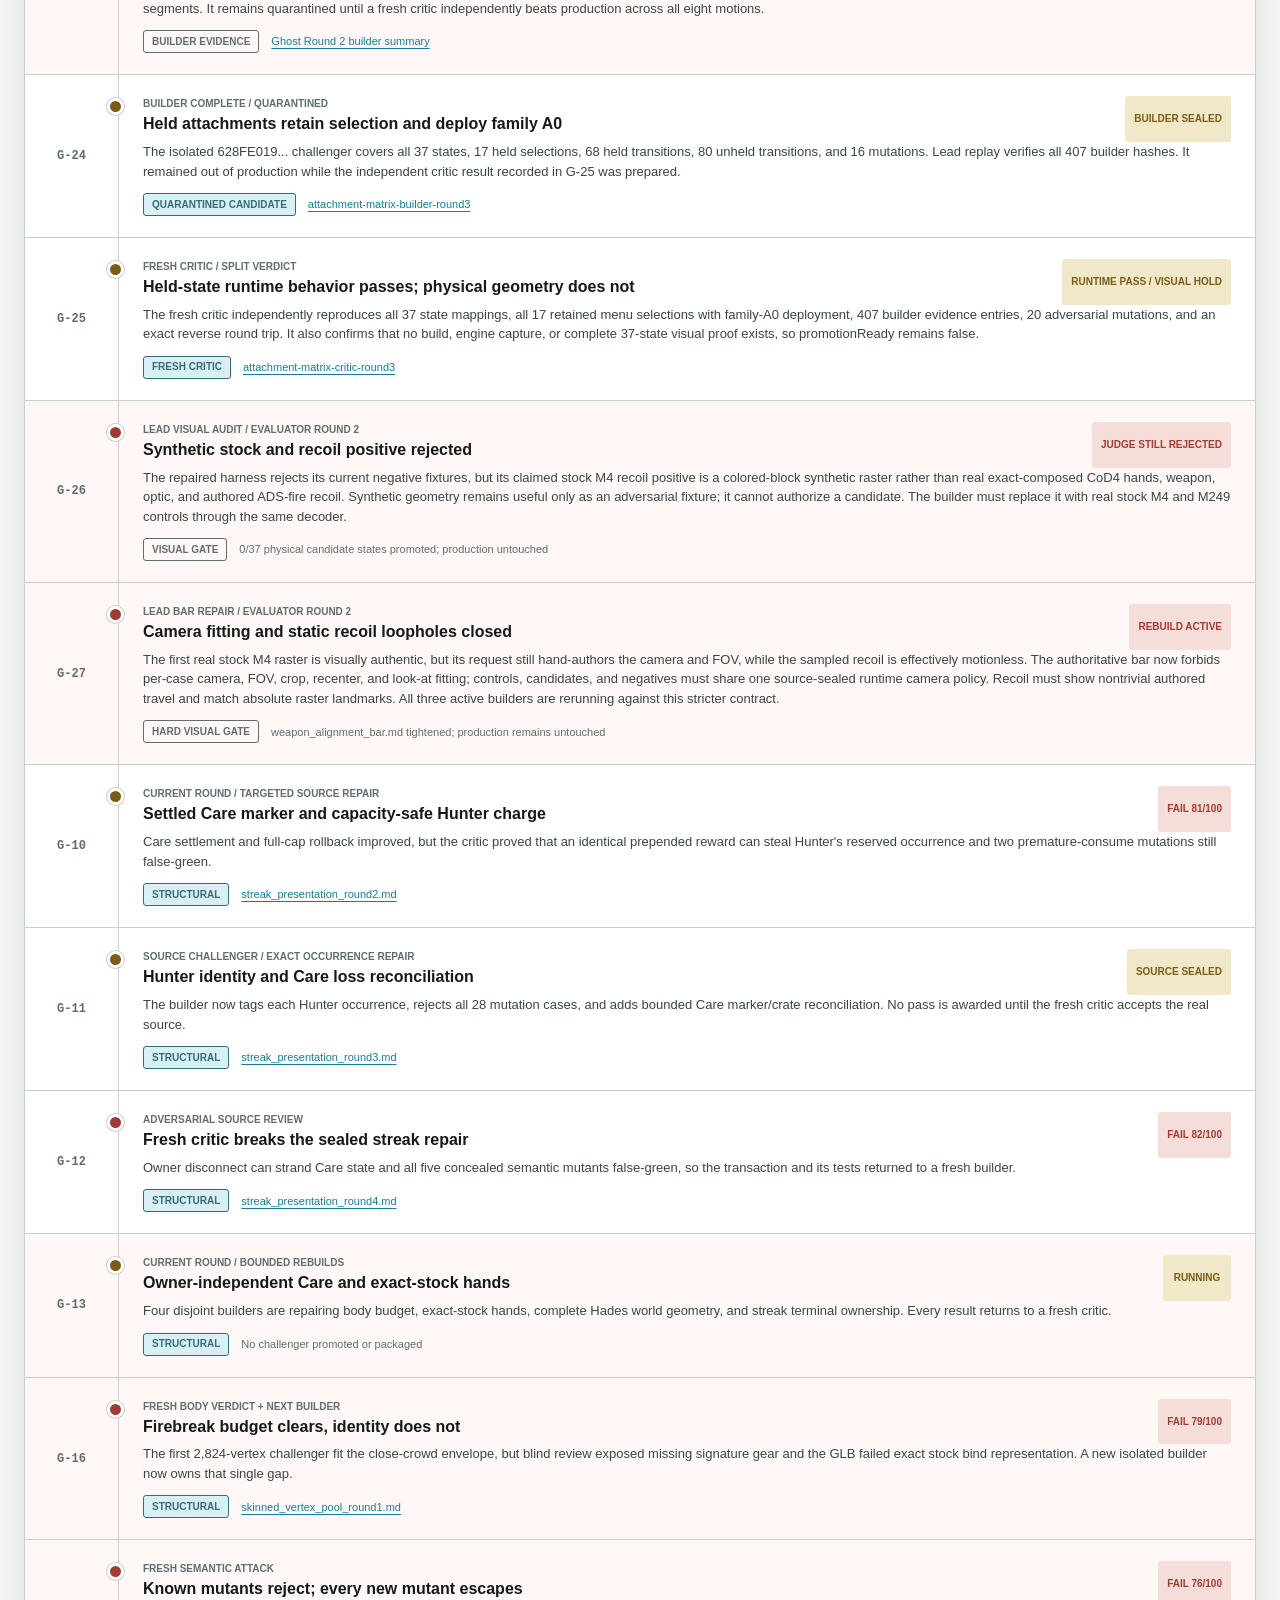
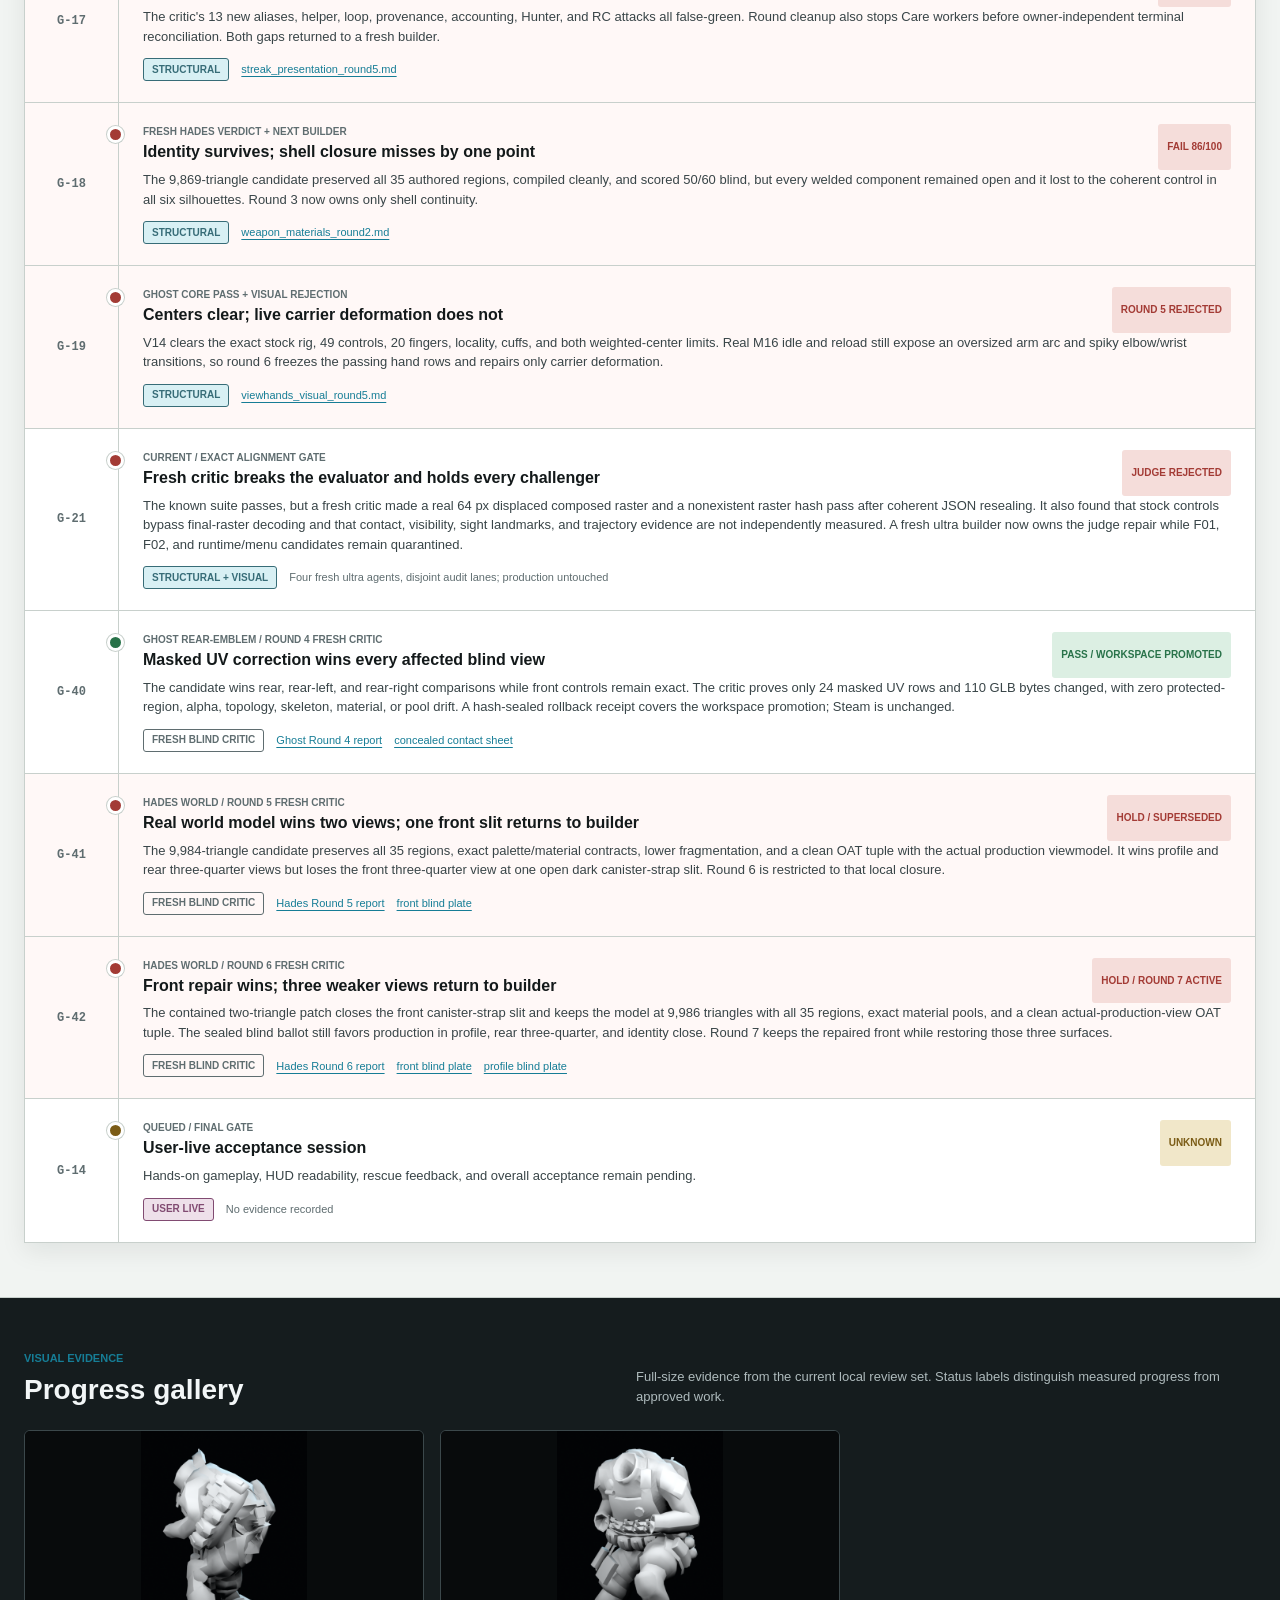
==== commit 36804dc3: "Show Alice surface repair and independent pose-tool review" ====
--- a/index.html
+++ b/index.html
@@ -344,15 +344,15 @@
               </div>
               <div>
                 <dt>Current evidence</dt>
-                <dd><strong>BODY DIAGNOSTIC FIX: 11 TESTS PASS.</strong> The old evaluator also distorted untouched stock. Root-only coordinate conversion, half-quaternion Z/W, translation scaling, and bind offsets are corrected. Eighteen actual-module stock/Ghost/Mara32 geometry cases were rendered; independent review is pending. This is not body or live-game approval. <a href="evidence/current/recovery-20260905/operators/body-pose-recovery.md">Read the concrete fixes and limitations.</a></dd>
+                <dd><strong>BODY DIAGNOSTIC FIX: INDEPENDENT REVIEW CONFIRMED.</strong> The old evaluator also distorted untouched stock. Root-only coordinate conversion, half-quaternion Z/W, translation scaling, and bind offsets are corrected. Eleven lead tests and thirteen independent tests pass; eighteen actual-module meshes were independently reproduced. Approved scope is v17 single-clip body diagnosis, not body or live-game acceptance. <a href="evidence/current/recovery-20260905/operators/body-pose-critic.md">Read the independent findings and limits.</a></dd>
               </div>
               <div>
                 <dt>Operator repairs</dt>
-                <dd>Alice Round3 is restoring missing upper arms and torso in reduced LODs. <a href="evidence/current/recovery-20260905/operators/ghost-biker-round1-critic-report.md">Ghost</a> and <a href="evidence/current/recovery-20260905/operators/mara32-round1-critic-report.md">Mara32</a> remain held for real surface, alpha, and motion defects. Iskra Round4 reconnects hardware with exactly 217 joint-index byte changes, preserving geometry and the white charm. <a href="evidence/current/recovery-20260905/operators/iskra-round4-builder-report.md">Inspect the scoped repair.</a></dd>
+                <dd>Alice Round3 restores the missing upper arms and torso at 7,000/4,500 triangles, retaining all 828 protected lower-band faces; independent review remains open. <a href="evidence/current/recovery-20260905/operators/ghost-biker-round1-critic-report.md">Ghost</a> has five cross-atlas faces under targeted repair. <a href="evidence/current/recovery-20260905/operators/mara32-round1-critic-report.md">Mara32</a> remains held for surface and motion defects. Iskra Round4 reconnects hardware with exactly 217 joint-index byte changes, preserving geometry and the white charm; corrected-pose criticism is running. <a href="evidence/current/recovery-20260905/operators/iskra-round4-builder-report.md">Inspect the scoped repair.</a></dd>
               </div>
               <div>
                 <dt>Publication state</dt>
-                <dd><strong>SNAPSHOT 99.</strong> This page records the retained proving tuple, completed body HOLD reviews, and the corrected pose diagnostic. Steam and the production package remain unchanged. The Vacant safety gap, unresolved operator defects, and live engine/user acceptance still block release.</dd>
+                <dd><strong>SNAPSHOT 100.</strong> This page adds Alice's actual upper-body before/after and the completed independent pose-tool review. Family01's two-slot world-model packing repair is under independent review; fifteen loader tests verify exact weapon payloads and rejected mutations. Steam and the production package remain unchanged. The Vacant safety gap, unresolved operator defects, and live engine/user acceptance still block release.</dd>
               </div>
             </dl>
 
@@ -1783,7 +1783,7 @@
               <img src="evidence/current/recovery-20260905/operators/stock-pose-corrected-idle.png" alt="Same stock CoD4 body and idle sample evaluated with corrected joint coordinates and translations" loading="lazy">
             </a>
             <figcaption>
-              <span class="status status-unknown">Corrected diagnostic / review pending</span>
+              <span class="status status-pass">Corrected diagnostic / scoped independent approval</span>
               <strong>Same model and clip, corrected joint math</strong>
               <span>The gross folding is gone without editing the model. Stock head and hands are separate assets, intentionally absent here. Gray geometry evidence does not prove textures, blended gameplay animation, or custom-skin acceptance.</span>
             </figcaption>
@@ -1817,7 +1817,18 @@
             <figcaption>
               <span class="status status-fail">Alice41 Round 2 / fresh critic HOLD</span>
               <strong>Shins improved, but upper arms and torso still lose surfaces</strong>
-              <span>The critic confirmed the lower-body repair but found arm material absent at LOD1/2 and substantial torso gaps. Aggregate silhouette scores had hidden that loss. Round3 is repairing those exact surfaces; earlier pose scores are not accepted. <a href="evidence/current/recovery-20260905/operators/alice-round2-critic-report.md">Read the critic findings.</a></span>
+              <span>The critic confirmed the lower-body repair but found arm material absent at LOD1/2 and substantial torso gaps. Aggregate silhouette scores had hidden that loss. Round3 repairs those exact surfaces; earlier pose scores are not accepted. <a href="evidence/current/recovery-20260905/operators/alice-round2-critic-report.md">Read the critic findings.</a></span>
+            </figcaption>
+          </figure>
+
+          <figure class="gallery-item gallery-item-wide">
+            <a class="gallery-image" href="evidence/current/recovery-20260905/operators/alice-round3-upperbody.jpg">
+              <img src="evidence/current/recovery-20260905/operators/alice-round3-upperbody.jpg" alt="Alice source, rejected middle LOD, and repaired LOD2 showing restored arms and torso; labeled detail crops" loading="lazy">
+            </a>
+            <figcaption>
+              <span class="status status-unknown">Alice41 Round 3 / repair ready for review</span>
+              <strong>Missing arm and torso surfaces restored</strong>
+              <span>Source / Round2 / Round3, at 4,500 triangles for the repaired LOD2. Both middle LODs retain all source arm, pants, and shirt faces plus 828 protected lower-band faces. LOD0/3 are unchanged. The authored hip-weight split, new compile, motion, and independent review remain open. These are labeled preview crops, not in-game screenshots. <a href="evidence/current/recovery-20260905/operators/alice-round3-builder-report.md">Inspect the repair and limits.</a></span>
             </figcaption>
           </figure>
 
@@ -2238,7 +2249,7 @@
   <footer class="site-footer">
     <div class="section-shell footer-inner">
       <p><strong>XI FreezeTag Gauntlet</strong> / local evidence board</p>
-      <p>Snapshot 98 source: project evidence on 05 Sep 2026. <a href="README.md">Update guide</a></p>
+      <p>Snapshot 100 source: project evidence on 05 Sep 2026. <a href="README.md">Update guide</a></p>
     </div>
   </footer>
 </body>
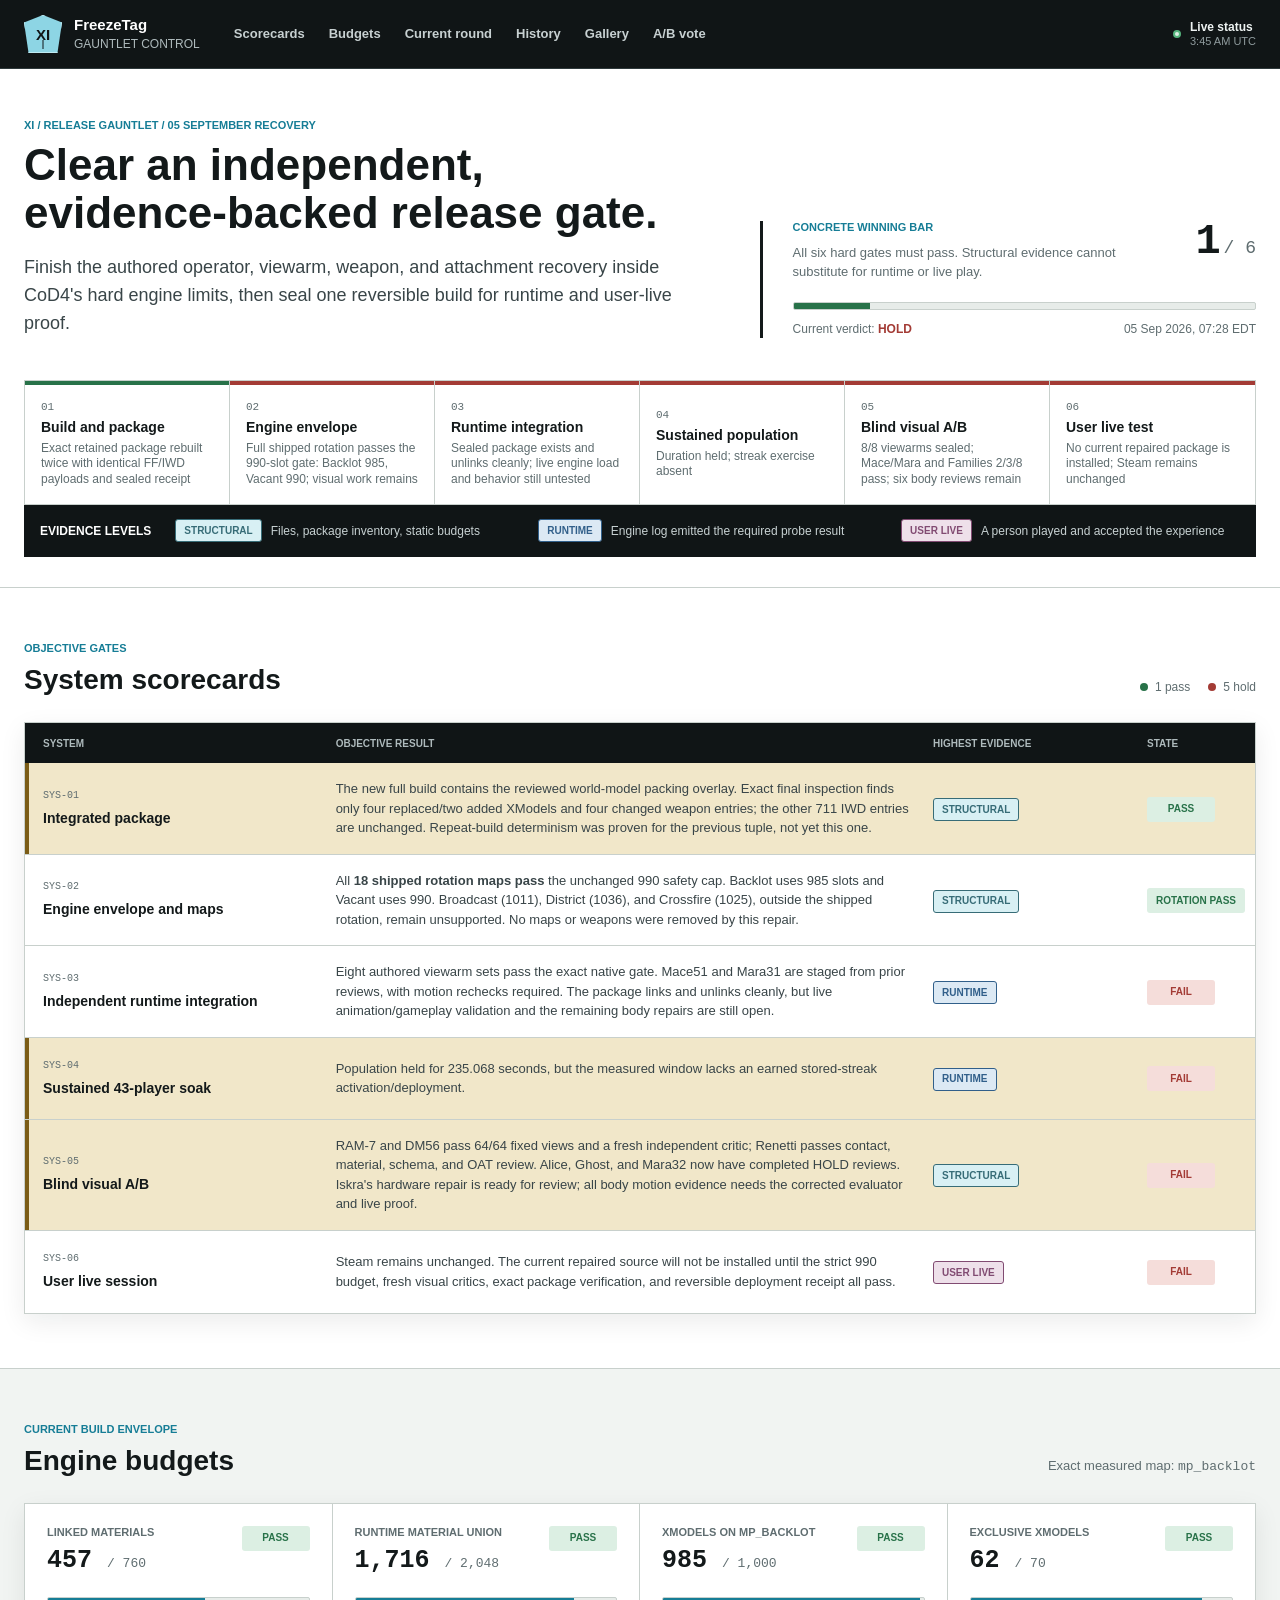
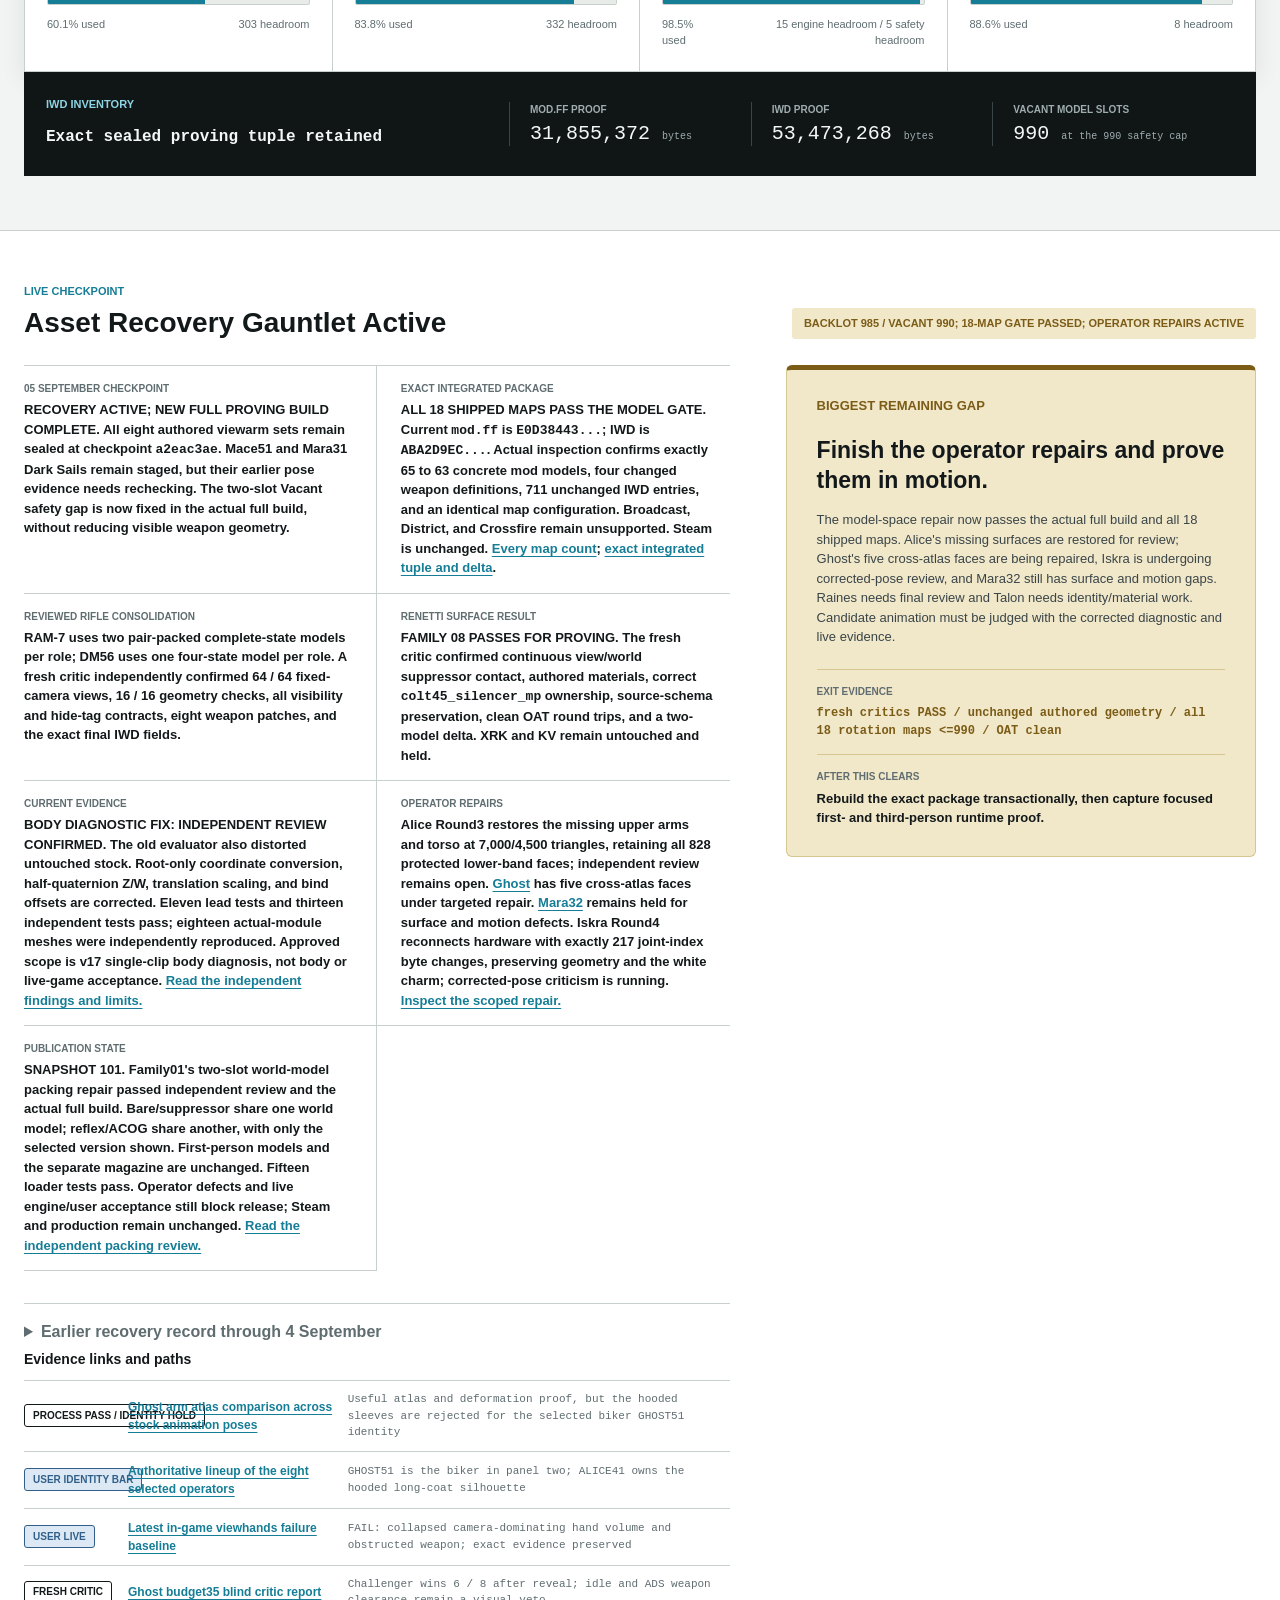
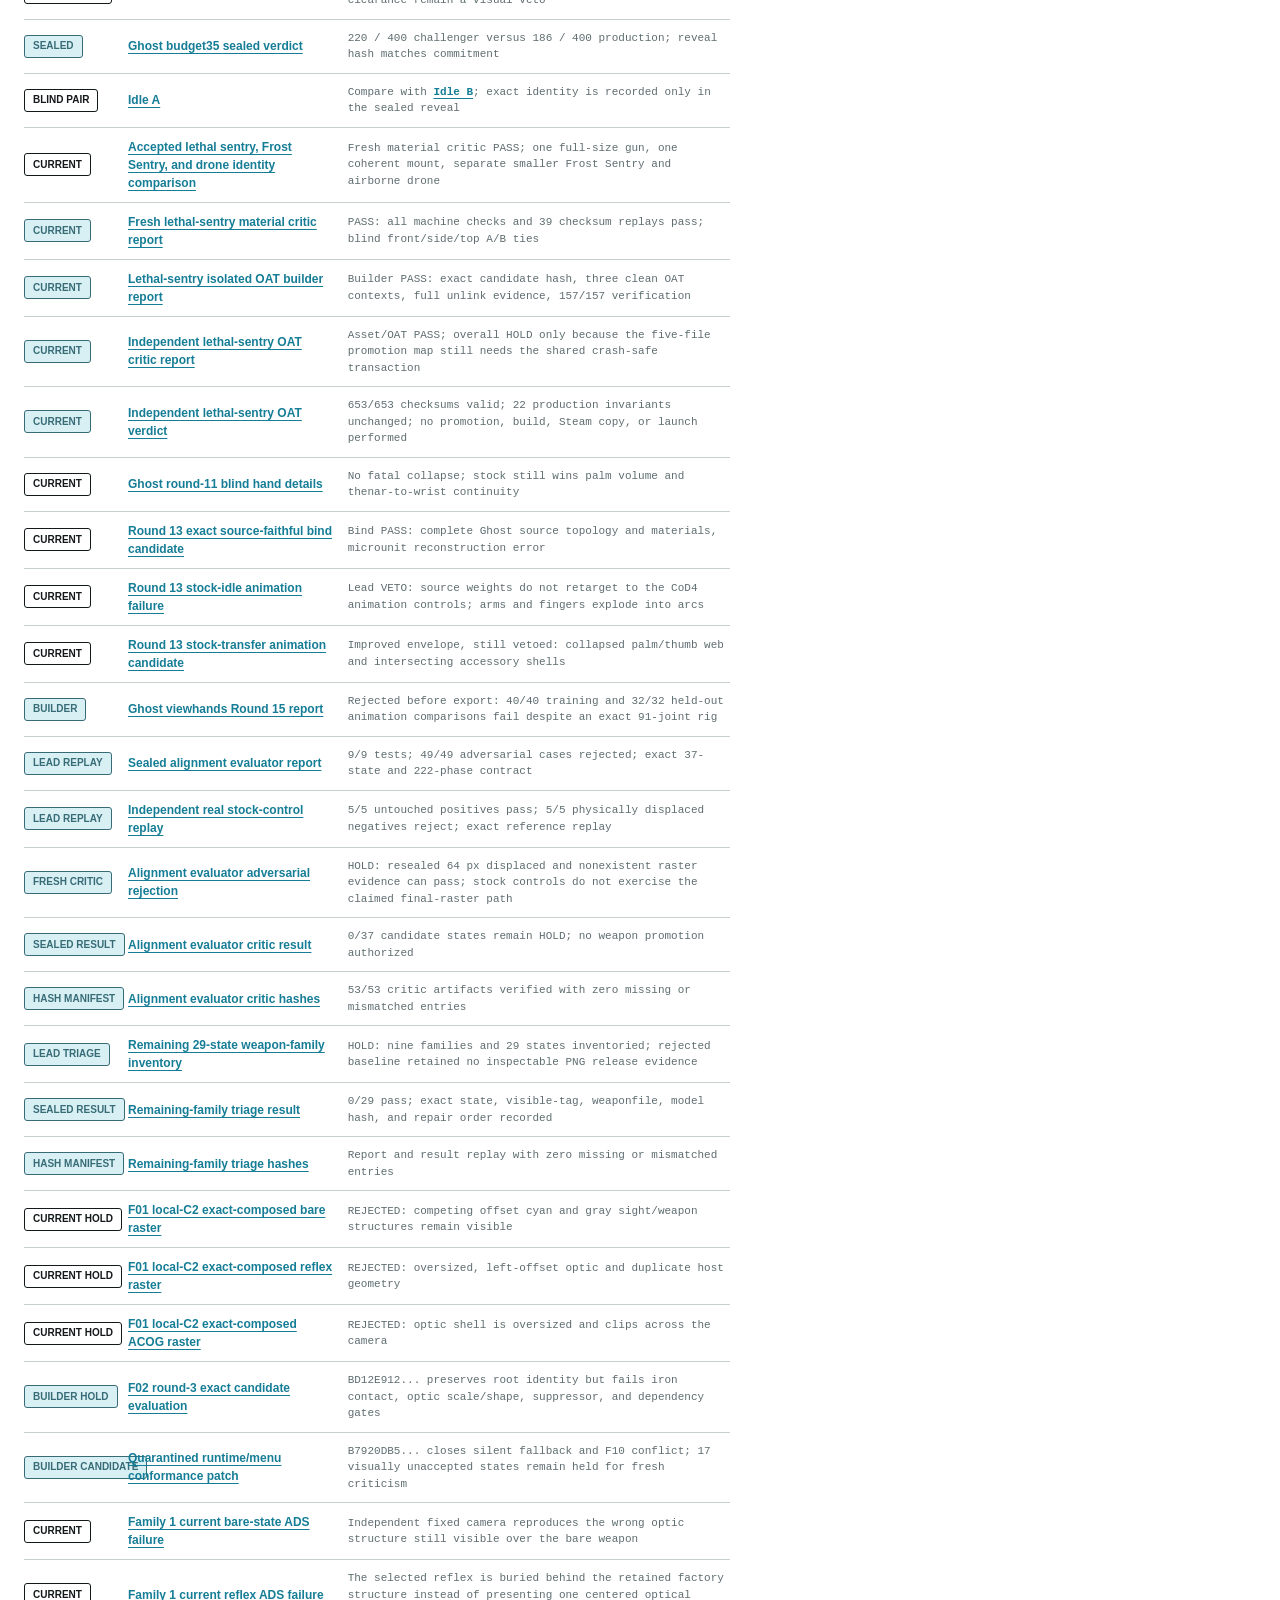
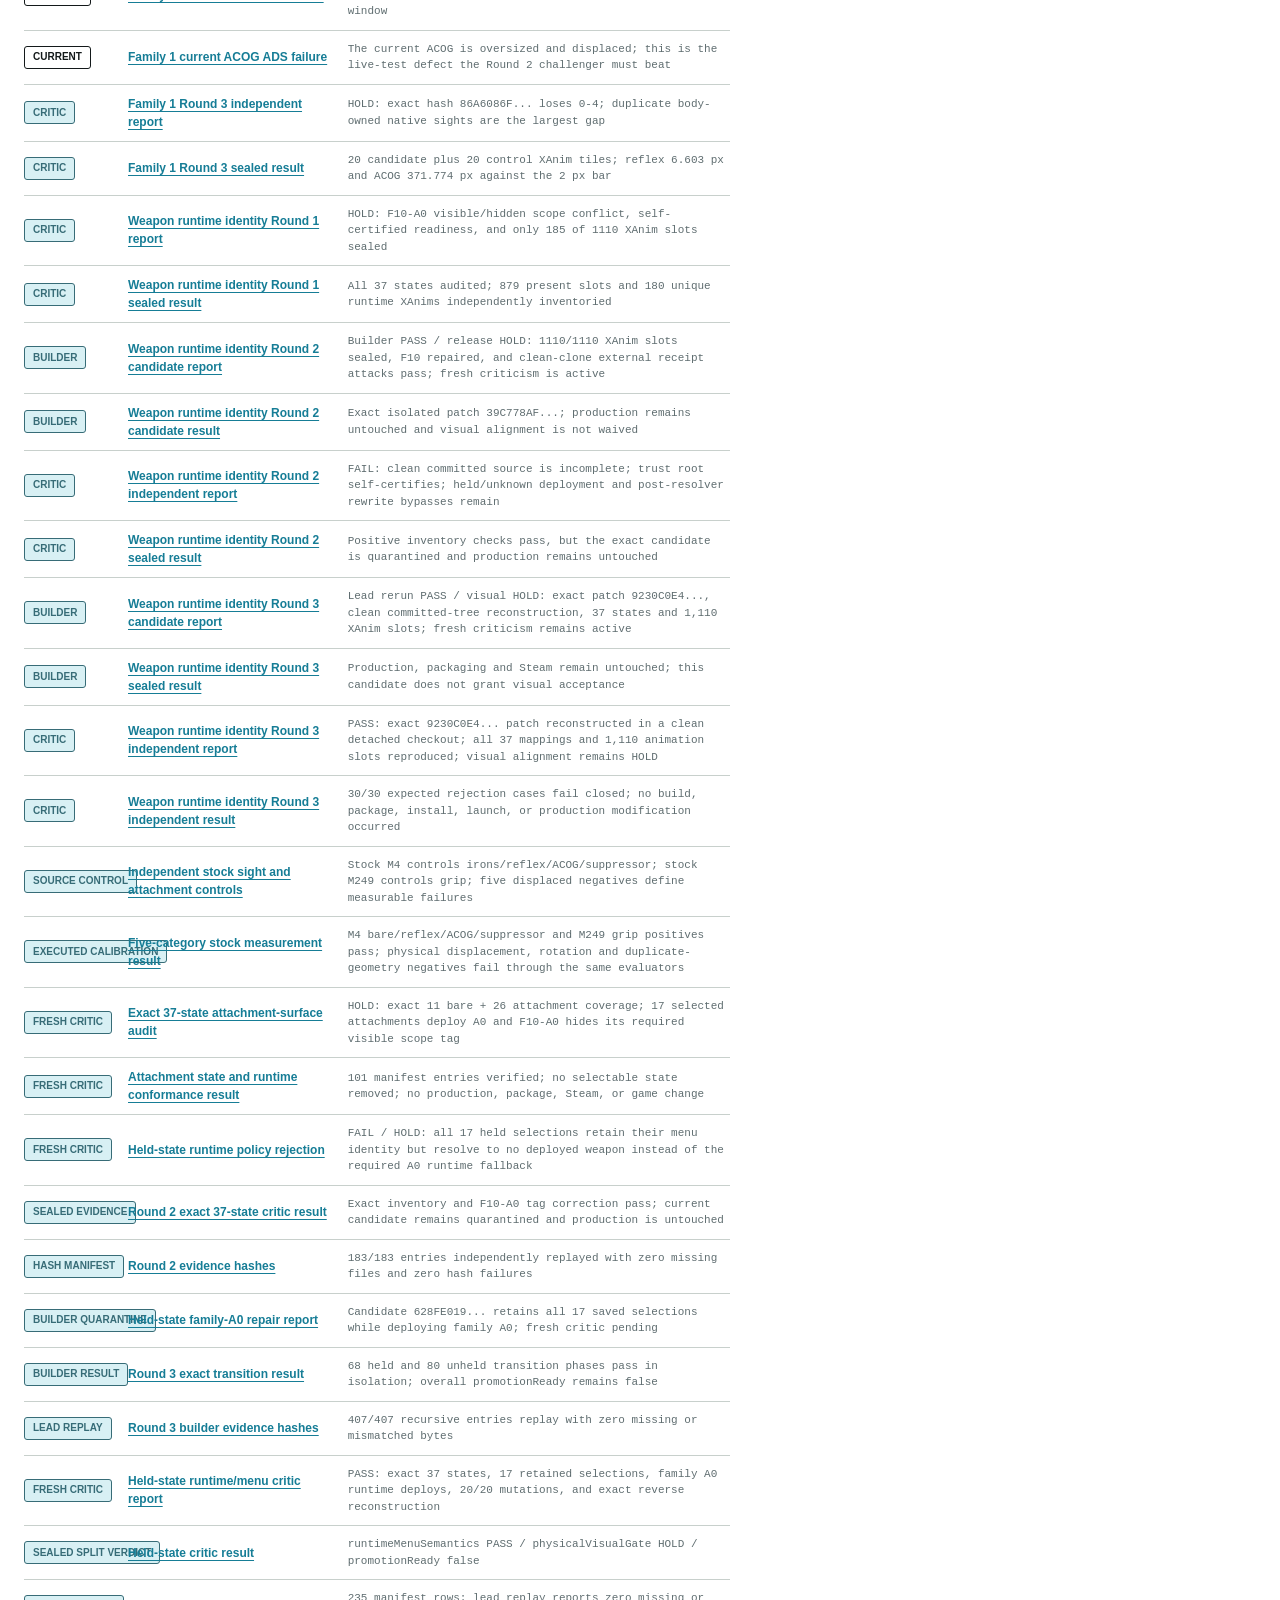
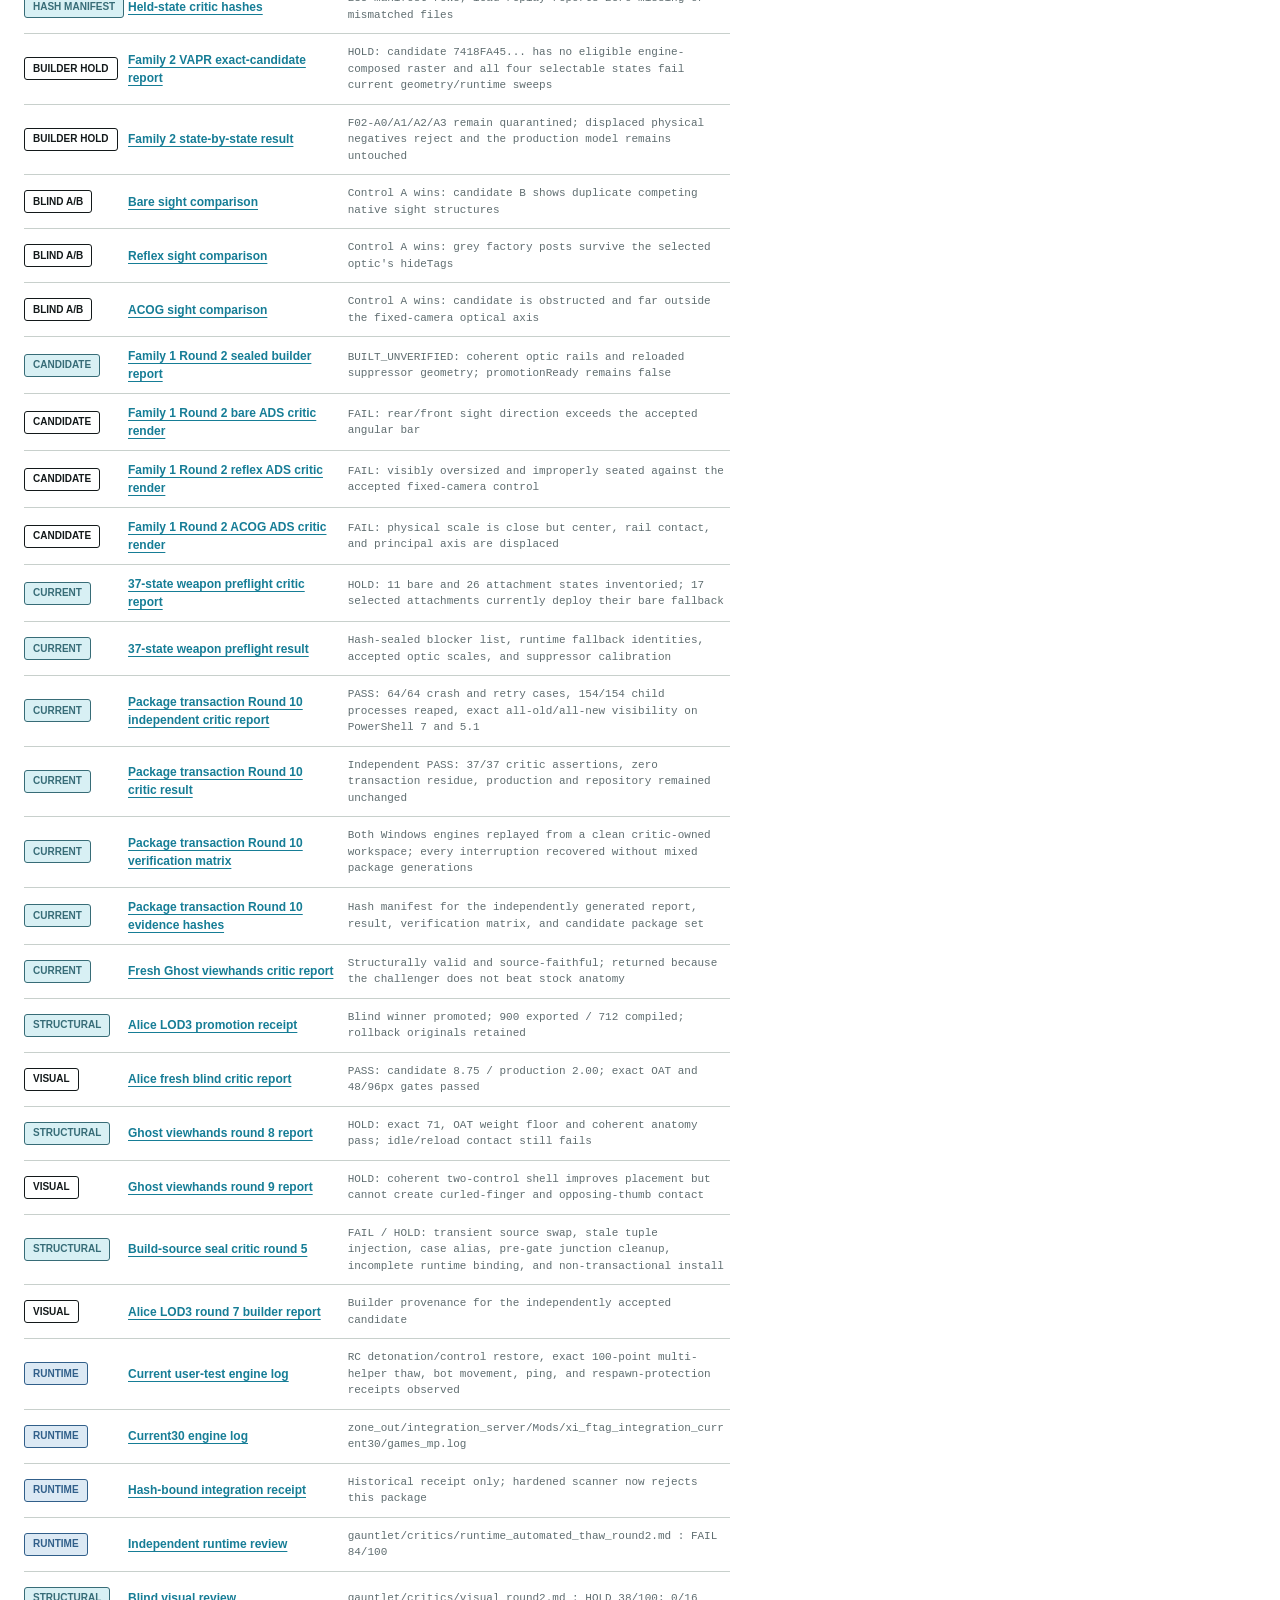
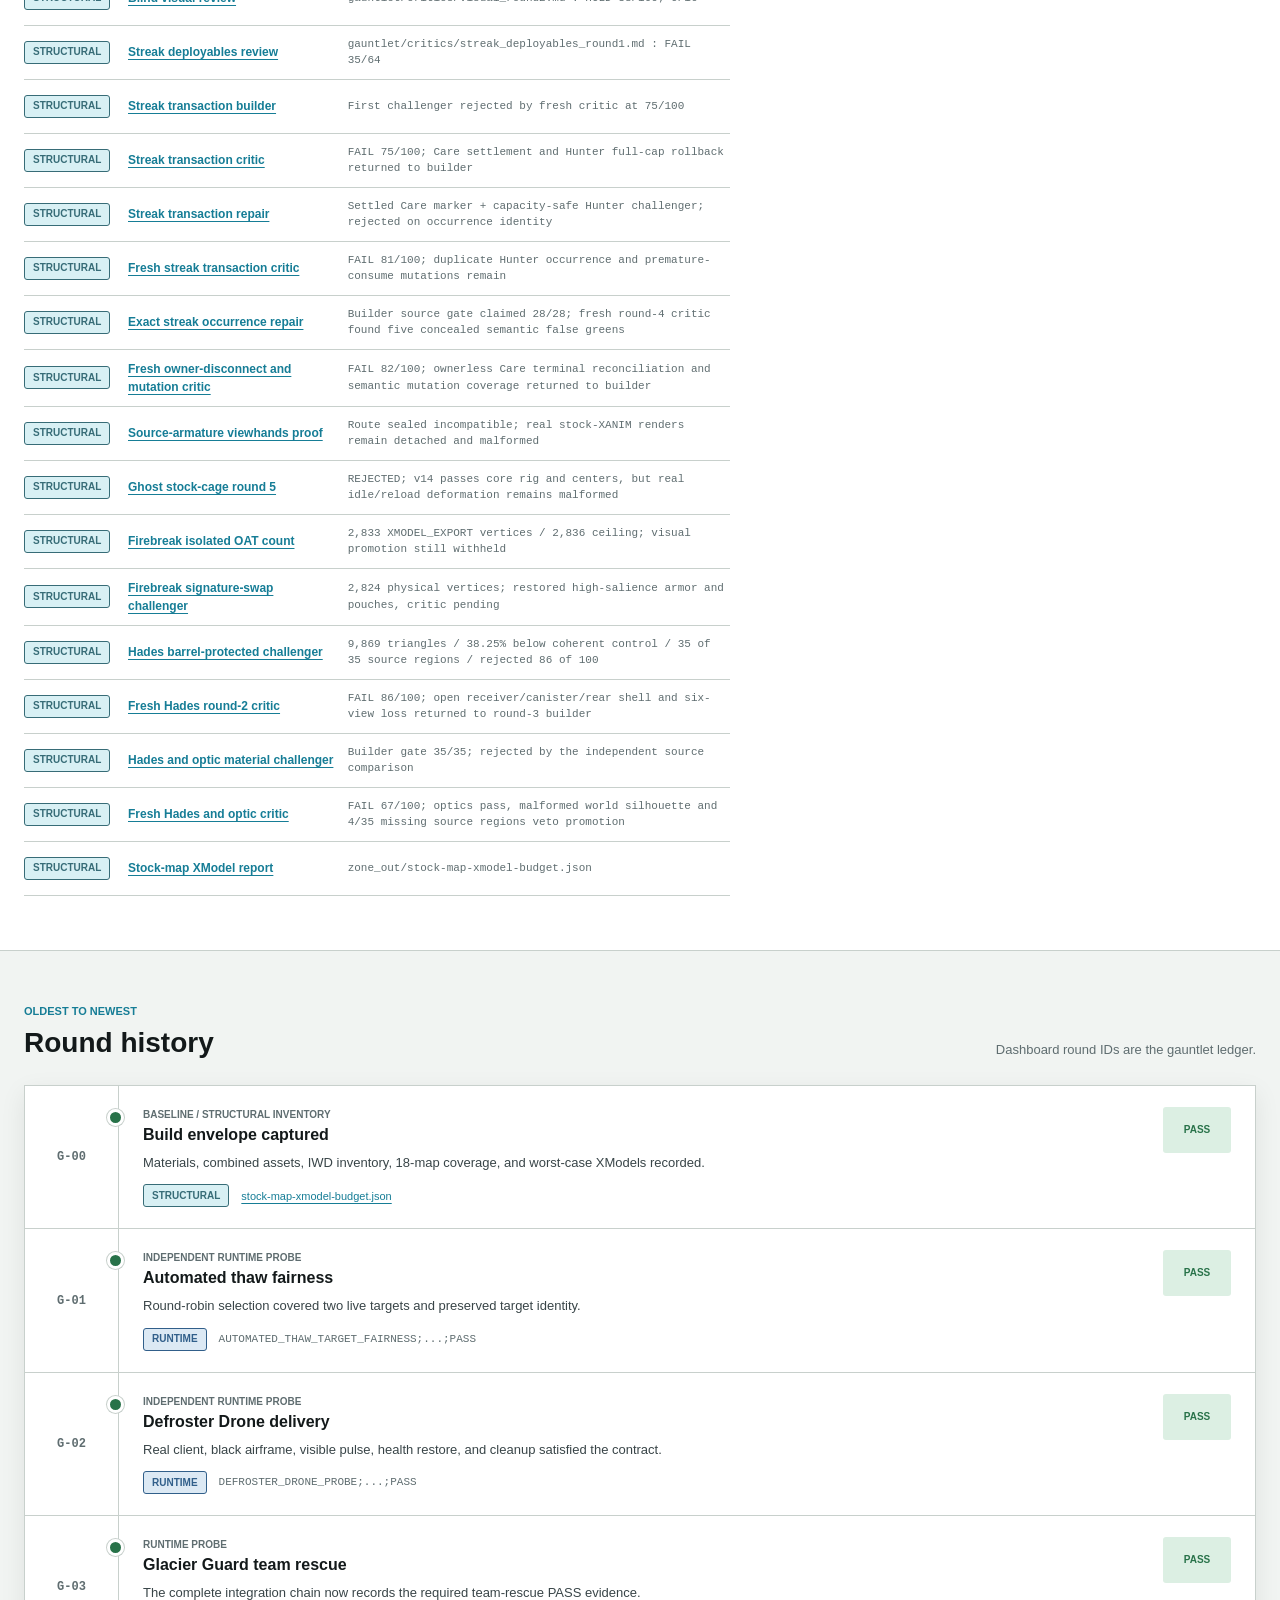
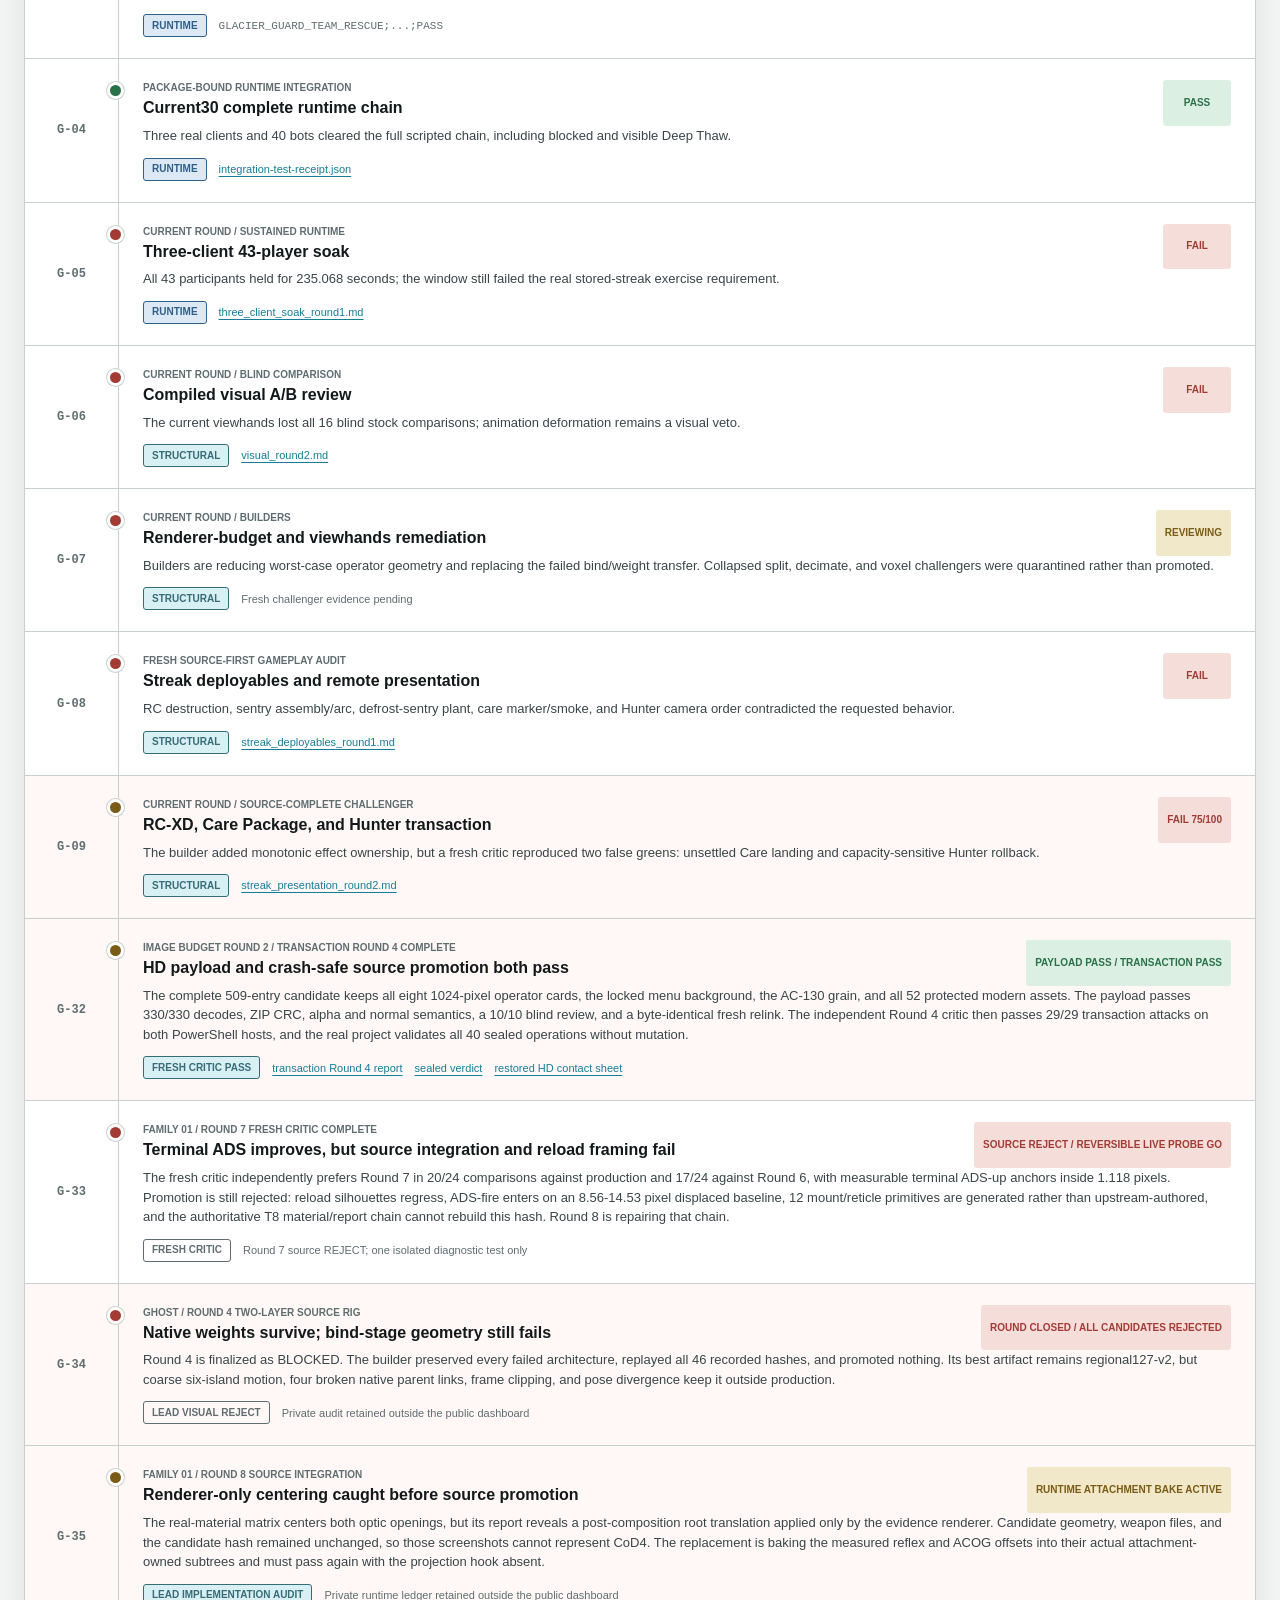
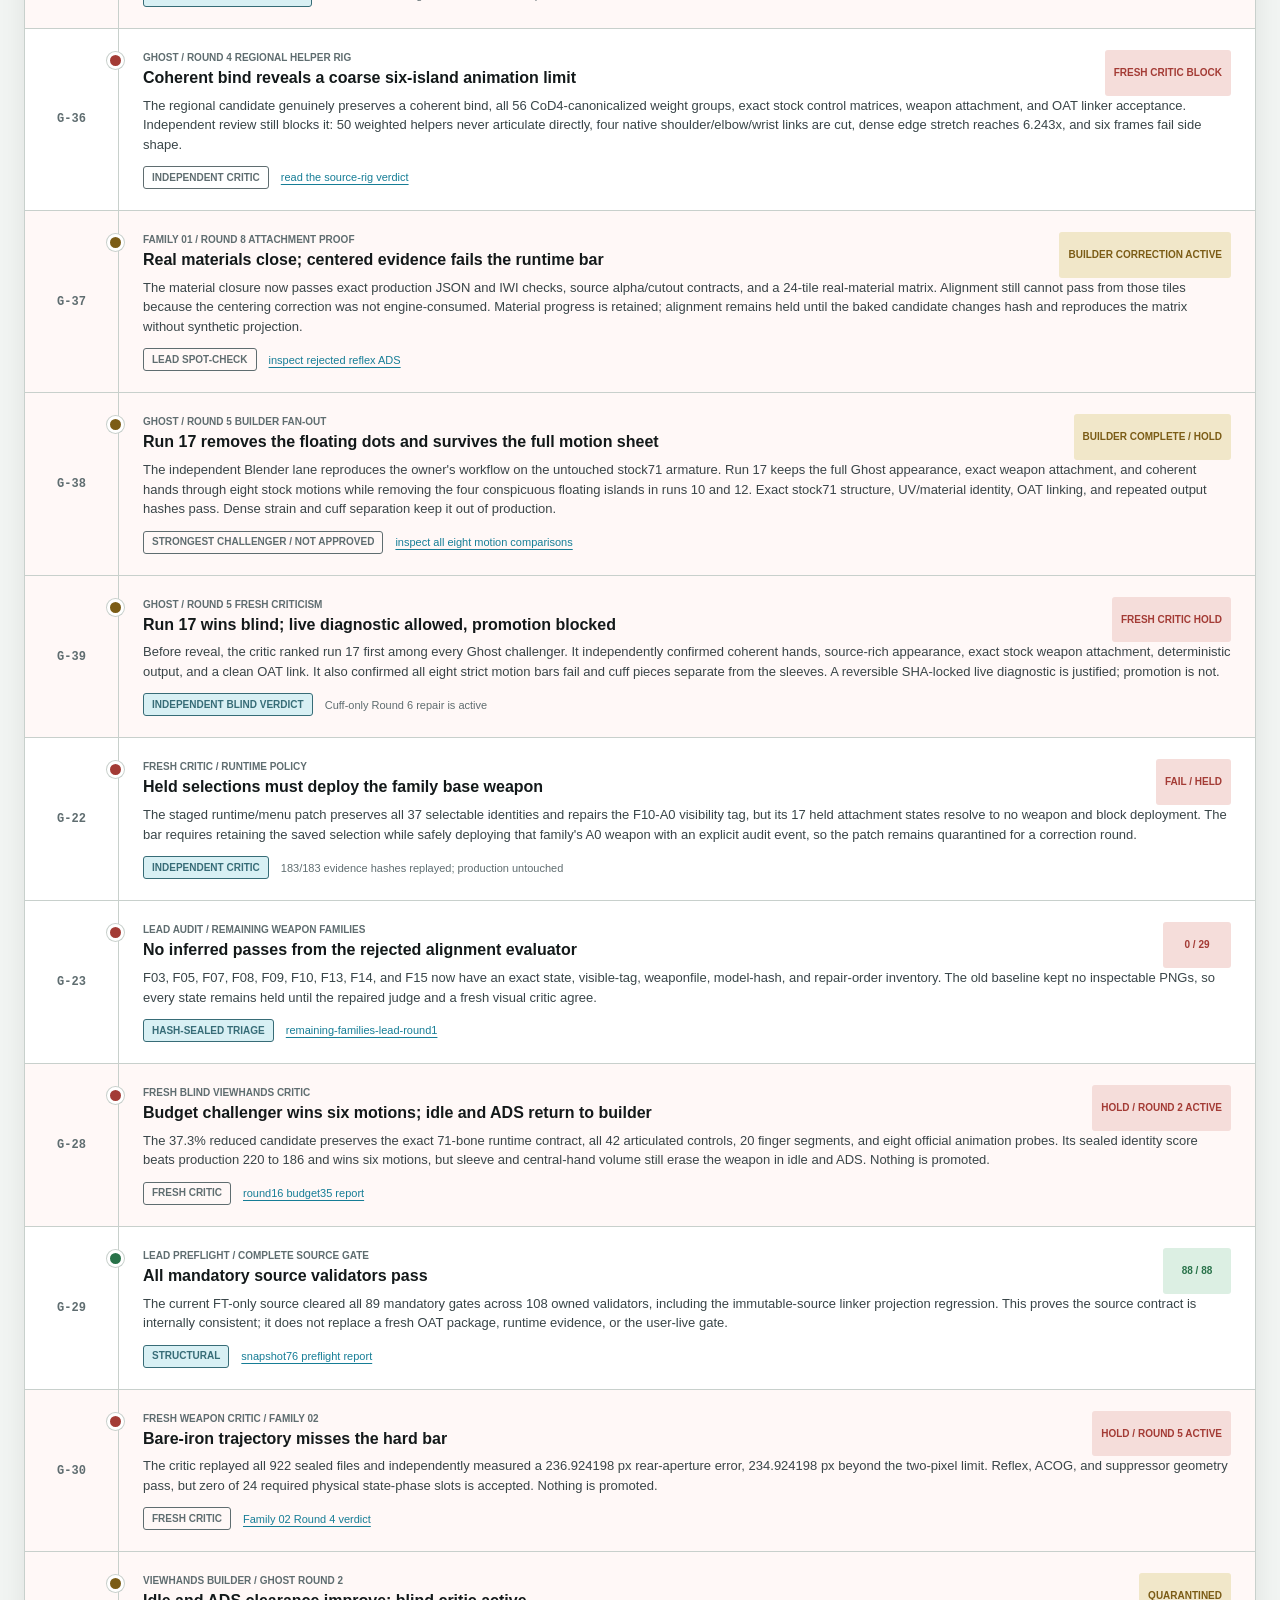
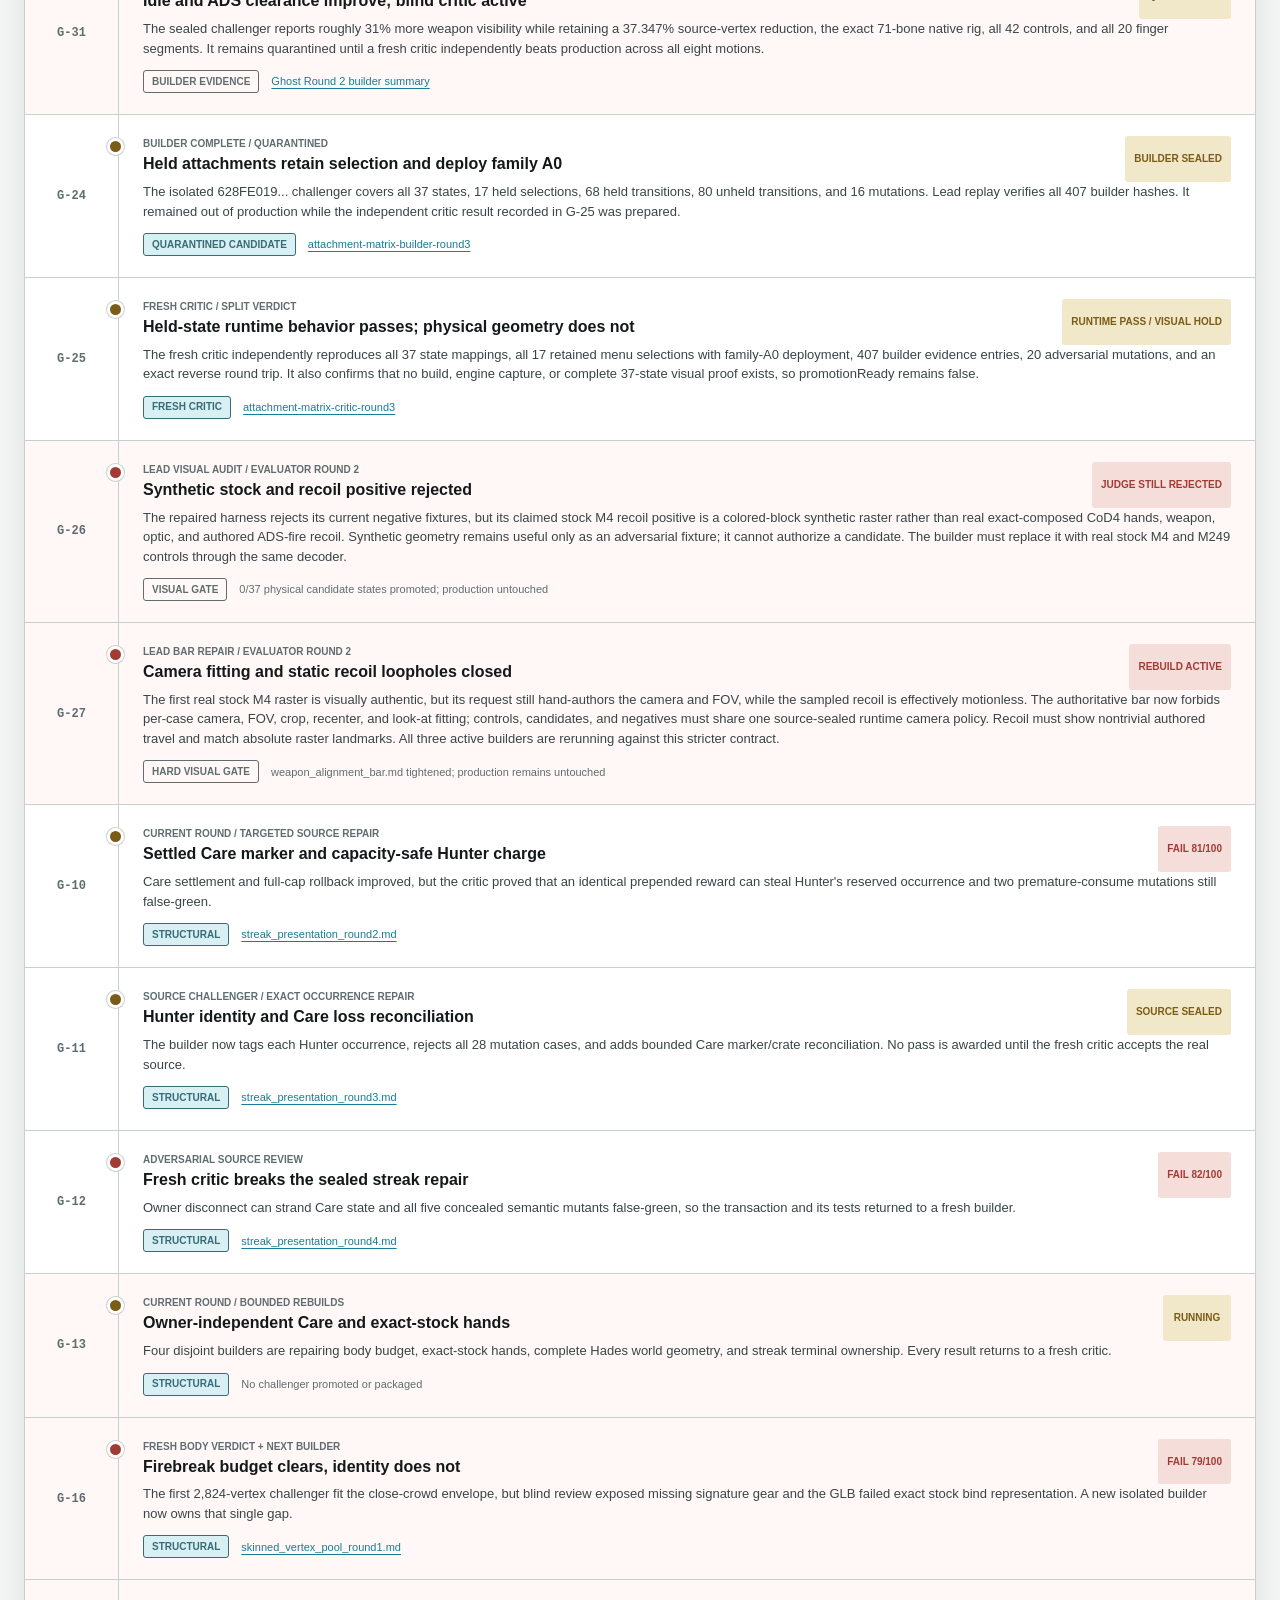
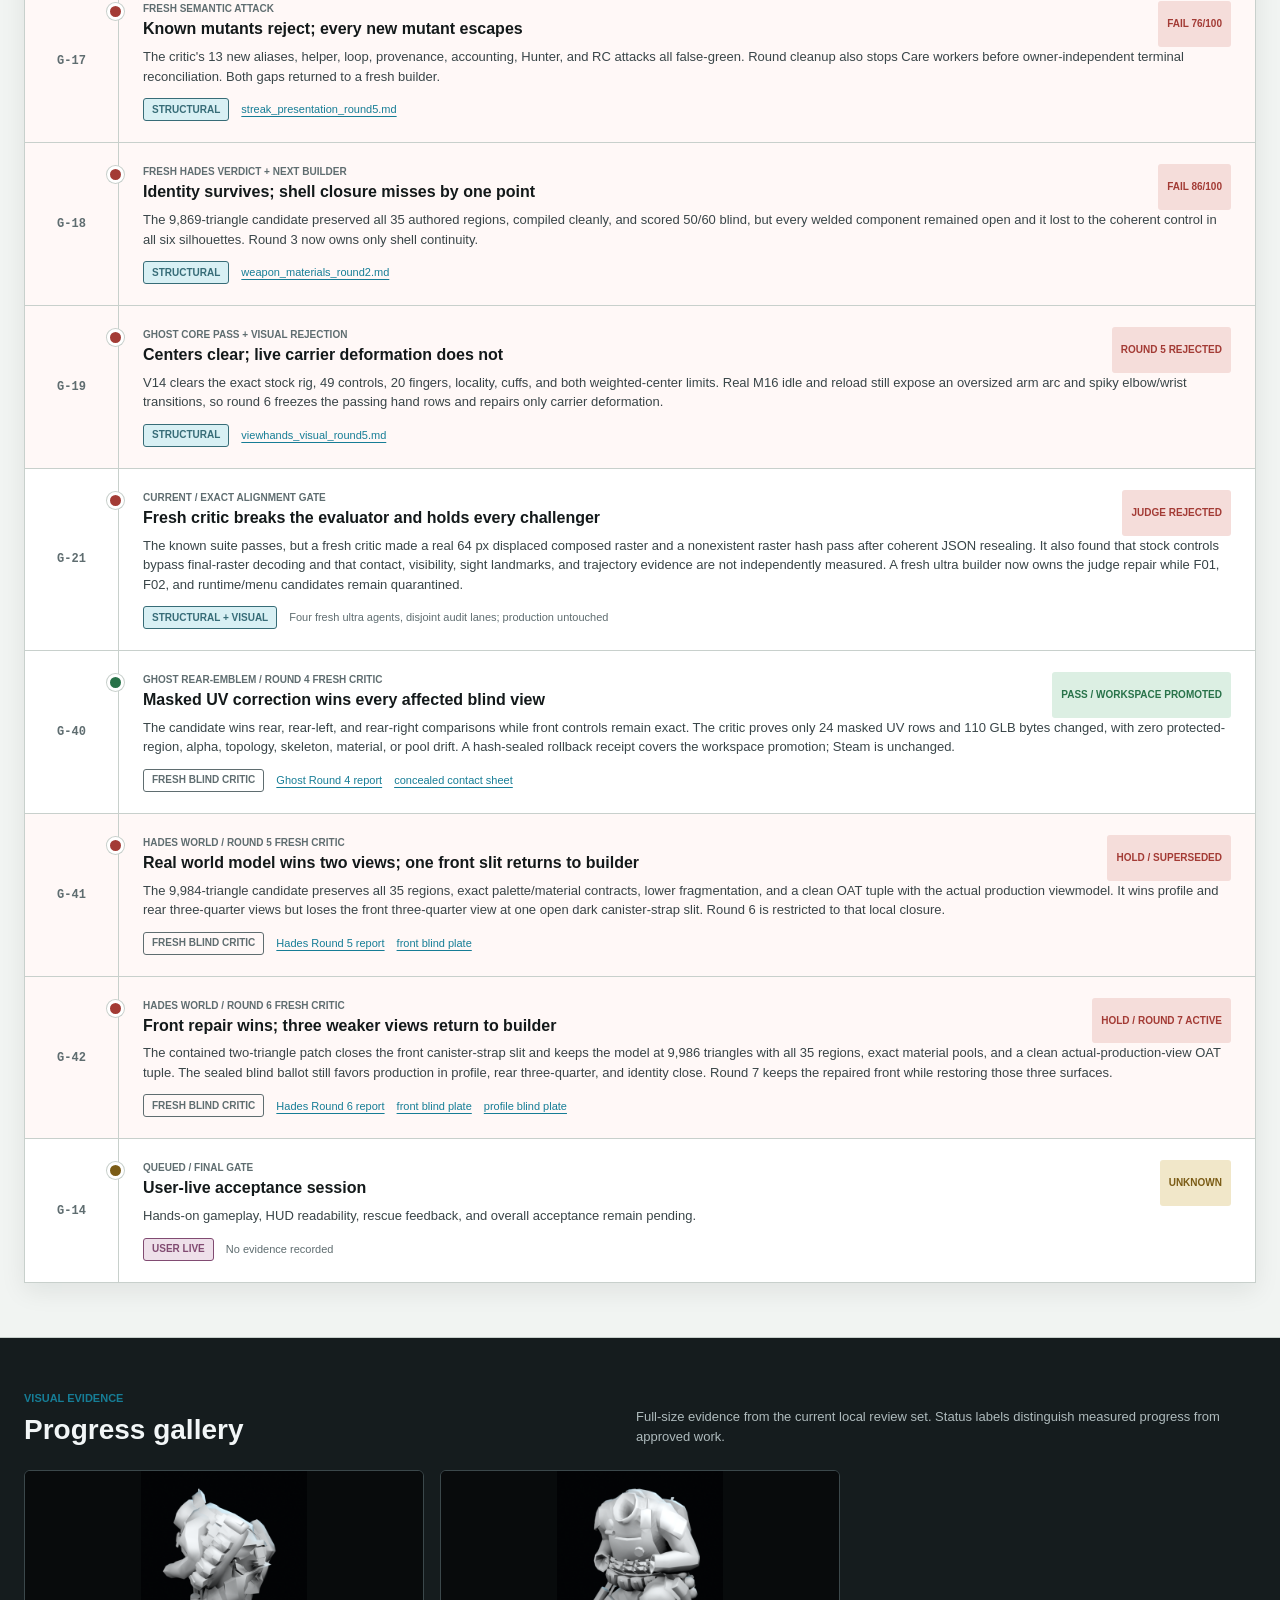
==== commit 7e0c7561: "Publish snapshot 101 with full rotation packaging pass" ====
--- a/index.html
+++ b/index.html
@@ -84,7 +84,7 @@
           <li class="checkpoint is-fail">
             <span class="checkpoint-index">02</span>
             <strong>Engine envelope</strong>
-            <span>Backlot fits at 987; Vacant needs 2 slots recovered to meet the 990 safety gate</span>
+            <span>Full shipped rotation passes the 990-slot gate: Backlot 985, Vacant 990; visual work remains</span>
           </li>
           <li class="checkpoint is-fail">
             <span class="checkpoint-index">03</span>
@@ -150,10 +150,10 @@
           <div class="score-row is-current" role="row">
             <div class="score-system" role="cell" data-label="System">
               <span class="system-code">SYS-01</span>
-              <strong>Reproducible package</strong>
+              <strong>Integrated package</strong>
             </div>
             <div class="score-result" role="cell" data-label="Objective result">
-              The exact full-roster proving package was rebuilt twice. Its <code>mod.ff</code> and <code>xi_ftag.iwd</code> are byte-identical across the repeat, the receipt binds both critic manifests, and final IWD model fields pass inspection.
+              The new full build contains the reviewed world-model packing overlay. Exact final inspection finds only four replaced/two added XModels and four changed weapon entries; the other 711 IWD entries are unchanged. Repeat-build determinism was proven for the previous tuple, not yet this one.
             </div>
             <div role="cell" data-label="Highest evidence"><span class="tier tier-structural">Structural</span></div>
             <div role="cell" data-label="State"><span class="status status-pass">Pass</span></div>
@@ -165,10 +165,10 @@
               <strong>Engine envelope and maps</strong>
             </div>
             <div class="score-result" role="cell" data-label="Objective result">
-              The full 21-map audit finds <strong>18/21</strong> below the engine limit and <strong>17/21</strong> below the XI safety limit. Backlot fits at 987, but shipped-rotation map Vacant reaches <strong>992/990</strong>. Two slots must be recovered before publication.
+              All <strong>18 shipped rotation maps pass</strong> the unchanged 990 safety cap. Backlot uses 985 slots and Vacant uses 990. Broadcast (1011), District (1036), and Crossfire (1025), outside the shipped rotation, remain unsupported. No maps or weapons were removed by this repair.
             </div>
             <div role="cell" data-label="Highest evidence"><span class="tier tier-structural">Structural</span></div>
-            <div role="cell" data-label="State"><span class="status status-fail">Hold</span></div>
+            <div role="cell" data-label="State"><span class="status status-pass">Rotation pass</span></div>
           </div>
 
           <div class="score-row" role="row">
@@ -177,7 +177,7 @@
               <strong>Independent runtime integration</strong>
             </div>
             <div class="score-result" role="cell" data-label="Objective result">
-              Eight authored viewarm sets pass the exact native gate. Mace51 and Mara31 independently pass and are staged. The package links and unlinks cleanly, but live animation/gameplay validation and the remaining six body decisions are still open.
+              Eight authored viewarm sets pass the exact native gate. Mace51 and Mara31 are staged from prior reviews, with motion rechecks required. The package links and unlinks cleanly, but live animation/gameplay validation and the remaining body repairs are still open.
             </div>
             <div role="cell" data-label="Highest evidence"><span class="tier tier-runtime">Runtime</span></div>
             <div role="cell" data-label="State"><span class="status status-fail">Fail</span></div>
@@ -265,28 +265,28 @@
             <div class="metric-head">
               <div>
                 <span class="metric-label">XModels on mp_backlot</span>
-                <strong>987 <small>/ 1,000</small></strong>
+                <strong>985 <small>/ 1,000</small></strong>
               </div>
               <span class="status status-pass">Pass</span>
             </div>
-            <div class="meter" role="progressbar" aria-label="XModels used on mp_backlot" aria-valuemin="0" aria-valuemax="1000" aria-valuenow="987">
-              <span style="--meter-fill: 98.7%"></span>
-            </div>
-            <p>98.7% used <span>13 engine headroom / 3 safety headroom</span></p>
+            <div class="meter" role="progressbar" aria-label="XModels used on mp_backlot" aria-valuemin="0" aria-valuemax="1000" aria-valuenow="985">
+              <span style="--meter-fill: 98.5%"></span>
+            </div>
+            <p>98.5% used <span>15 engine headroom / 5 safety headroom</span></p>
           </article>
 
           <article class="budget-metric">
             <div class="metric-head">
               <div>
                 <span class="metric-label">Exclusive XModels</span>
-                <strong>64 <small>/ 70</small></strong>
+                <strong>62 <small>/ 70</small></strong>
               </div>
               <span class="status status-pass">Pass</span>
             </div>
-            <div class="meter" role="progressbar" aria-label="Exclusive XModels used" aria-valuemin="0" aria-valuemax="70" aria-valuenow="64">
-              <span style="--meter-fill: 91.4%"></span>
-            </div>
-            <p>91.4% used <span>6 headroom</span></p>
+            <div class="meter" role="progressbar" aria-label="Exclusive XModels used" aria-valuemin="0" aria-valuemax="70" aria-valuenow="62">
+              <span style="--meter-fill: 88.6%"></span>
+            </div>
+            <p>88.6% used <span>8 headroom</span></p>
           </article>
         </div>
 
@@ -298,15 +298,15 @@
           <dl>
             <div>
               <dt>mod.ff proof</dt>
-              <dd>31,853,072 <small>bytes</small></dd>
+              <dd>31,855,372 <small>bytes</small></dd>
             </div>
             <div>
               <dt>IWD proof</dt>
-              <dd>53,473,205 <small>bytes</small></dd>
+              <dd>53,473,268 <small>bytes</small></dd>
             </div>
             <div>
-              <dt>Vacant release gap</dt>
-              <dd>+2 <small>XModels over 990</small></dd>
+              <dt>Vacant model slots</dt>
+              <dd>990 <small>at the 990 safety cap</small></dd>
             </div>
           </dl>
         </div>
@@ -320,7 +320,7 @@
             <p class="eyebrow">Live checkpoint</p>
             <h2 id="current-round-title">Asset Recovery Gauntlet Active</h2>
           </div>
-          <span class="status status-unknown status-large">Backlot 987 / Vacant 992; 8/8 viewarms sealed; operator and model-space repairs active</span>
+          <span class="status status-unknown status-large">Backlot 985 / Vacant 990; 18-map gate passed; operator repairs active</span>
         </header>
 
         <div class="round-grid">
@@ -328,11 +328,11 @@
             <dl class="round-facts">
               <div>
                 <dt>05 September checkpoint</dt>
-                <dd><strong>RECOVERY ACTIVE; EXACT PROVING PACKAGE RETAINED.</strong> All eight authored viewarm sets remain sealed at checkpoint <code>a2eac3ae</code>. Mace51 and Mara31 Dark Sails remain staged, but their earlier pose evidence also needs rechecking. Full-map validation found a two-slot Vacant safety gap that must be fixed before the next integrated test package.</dd>
+                <dd><strong>RECOVERY ACTIVE; NEW FULL PROVING BUILD COMPLETE.</strong> All eight authored viewarm sets remain sealed at checkpoint <code>a2eac3ae</code>. Mace51 and Mara31 Dark Sails remain staged, but their earlier pose evidence needs rechecking. The two-slot Vacant safety gap is now fixed in the actual full build, without reducing visible weapon geometry.</dd>
               </div>
               <div>
                 <dt>Exact integrated package</dt>
-                <dd><strong>BACKLOT PASS; FULL ROTATION HOLD.</strong> The hash-bound package contains reviewed RAM-7, DM56, and suppressed Renetti candidates and repeats byte-identically. The full 21-map audit measures Backlot at 987 and Vacant at 992. The build now checks the whole shipped rotation before publication and retains the report when it fails. <a href="evidence/current/recovery-20260905/package/stock-map-xmodel-budget.json">Inspect every map count.</a></dd>
+                <dd><strong>ALL 18 SHIPPED MAPS PASS THE MODEL GATE.</strong> Current <code>mod.ff</code> is <code>E0D38443...</code>; IWD is <code>ABA2D9EC...</code>. Actual inspection confirms exactly 65 to 63 concrete mod models, four changed weapon definitions, 711 unchanged IWD entries, and an identical map configuration. Broadcast, District, and Crossfire remain unsupported. Steam is unchanged. <a href="evidence/current/recovery-20260905/package/stock-map-xmodel-budget.json">Every map count</a>; <a href="evidence/current/recovery-20260905/package/world-pack-integration.json">exact integrated tuple and delta</a>.</dd>
               </div>
               <div>
                 <dt>Reviewed rifle consolidation</dt>
@@ -352,7 +352,7 @@
               </div>
               <div>
                 <dt>Publication state</dt>
-                <dd><strong>SNAPSHOT 100.</strong> This page adds Alice's actual upper-body before/after and the completed independent pose-tool review. Family01's two-slot world-model packing repair is under independent review; fifteen loader tests verify exact weapon payloads and rejected mutations. Steam and the production package remain unchanged. The Vacant safety gap, unresolved operator defects, and live engine/user acceptance still block release.</dd>
+                <dd><strong>SNAPSHOT 101.</strong> Family01's two-slot world-model packing repair passed independent review and the actual full build. Bare/suppressor share one world model; reflex/ACOG share another, with only the selected version shown. First-person models and the separate magazine are unchanged. Fifteen loader tests pass. Operator defects and live engine/user acceptance still block release; Steam and production remain unchanged. <a href="evidence/current/recovery-20260905/package/world-pack-critic.md">Read the independent packing review.</a></dd>
               </div>
             </dl>
 
@@ -979,12 +979,12 @@
 
           <aside class="gap-panel" aria-labelledby="gap-title">
             <p class="eyebrow">Biggest remaining gap</p>
-            <h3 id="gap-title">Recover two model slots and finish the operator repairs.</h3>
+            <h3 id="gap-title">Finish the operator repairs and prove them in motion.</h3>
             <p>
-              Vacant is two slots above the XI safety ceiling. A contained Family01 world-state packing round will reuse
-              the proven selector approach while preserving every visible triangle and all authored attachment positions.
-              Alice, Ghost, and Mara32 reviews continue alongside Iskra's detached-fragment repair. Passing candidates
-              must survive the exact full-package and shipped-rotation gates before integration is accepted.
+              The model-space repair now passes the actual full build and all 18 shipped maps. Alice's missing
+              surfaces are restored for review; Ghost's five cross-atlas faces are being repaired, Iskra is undergoing
+              corrected-pose review, and Mara32 still has surface and motion gaps. Raines needs final review and Talon
+              needs identity/material work. Candidate animation must be judged with the corrected diagnostic and live evidence.
             </p>
             <div class="exit-evidence">
               <span>Exit evidence</span>
@@ -2249,7 +2249,7 @@
   <footer class="site-footer">
     <div class="section-shell footer-inner">
       <p><strong>XI FreezeTag Gauntlet</strong> / local evidence board</p>
-      <p>Snapshot 100 source: project evidence on 05 Sep 2026. <a href="README.md">Update guide</a></p>
+      <p>Snapshot 101 source: project evidence on 05 Sep 2026. <a href="README.md">Update guide</a></p>
     </div>
   </footer>
 </body>
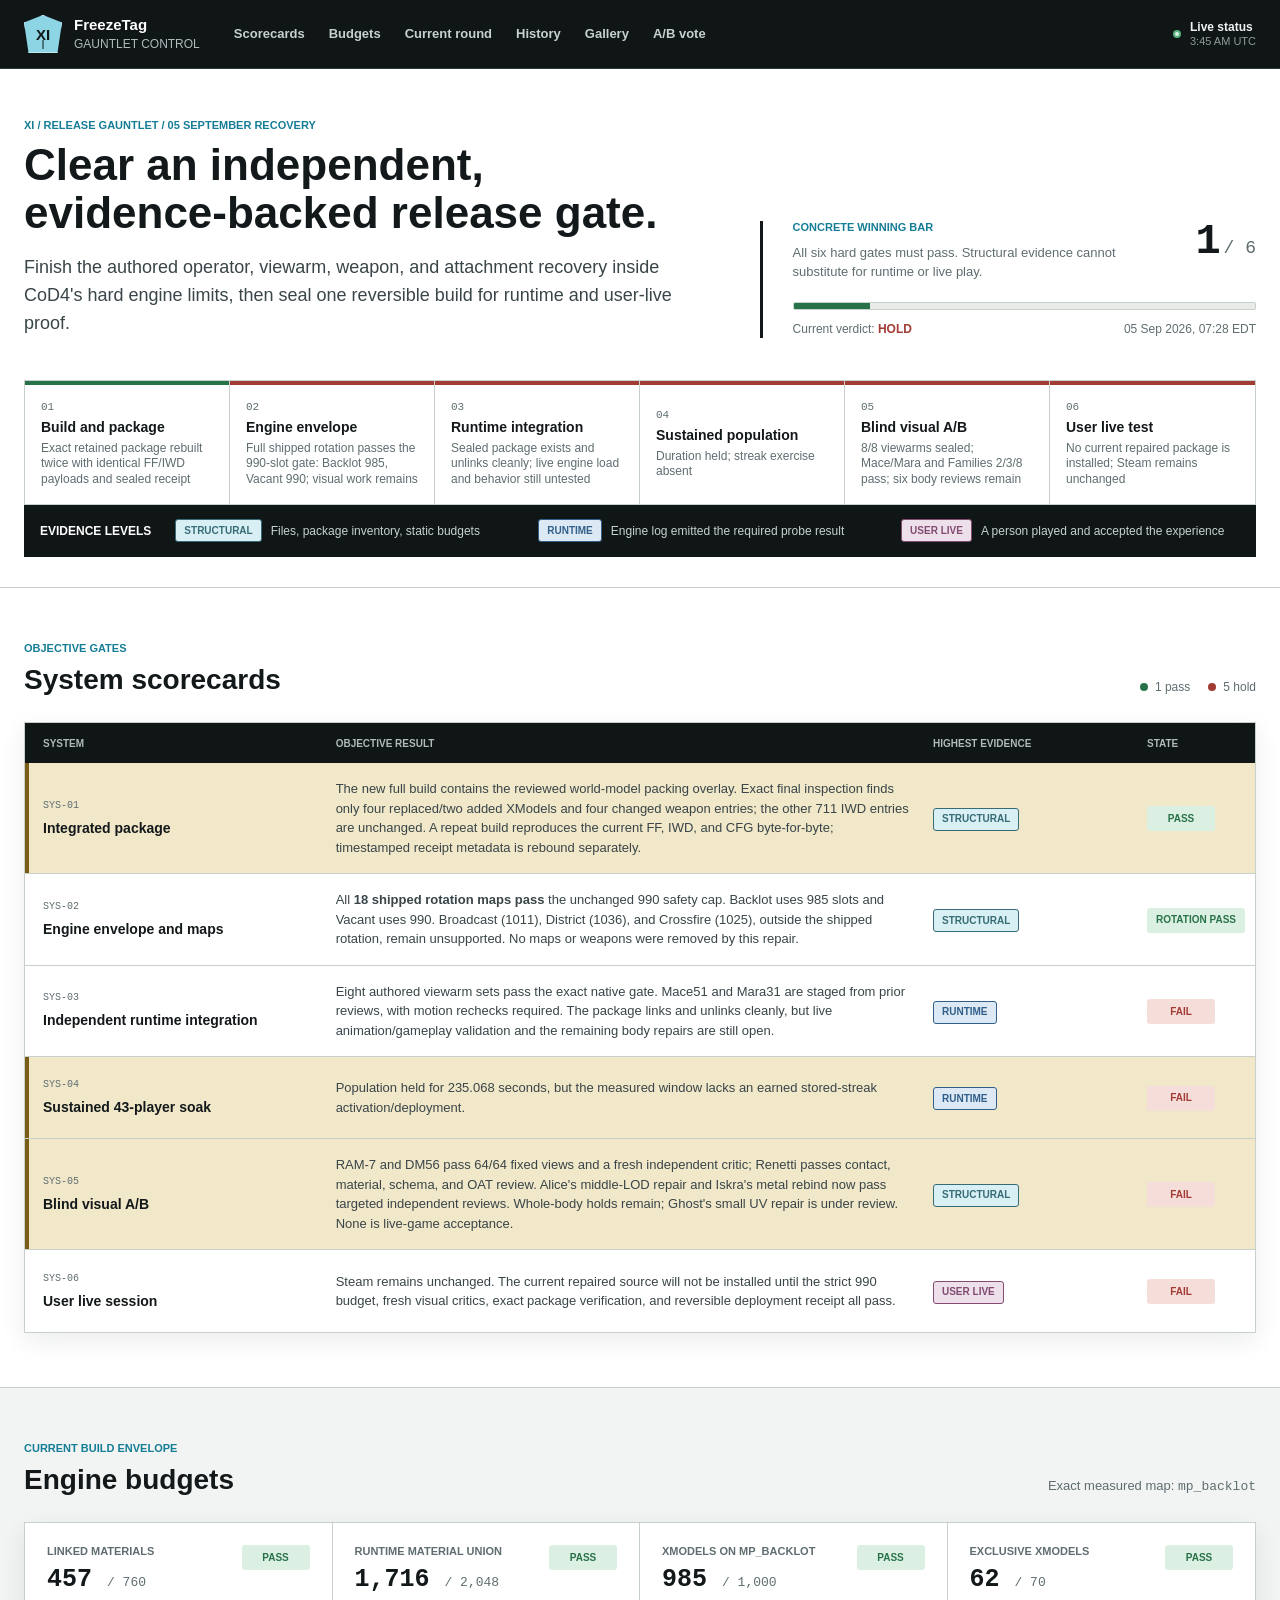
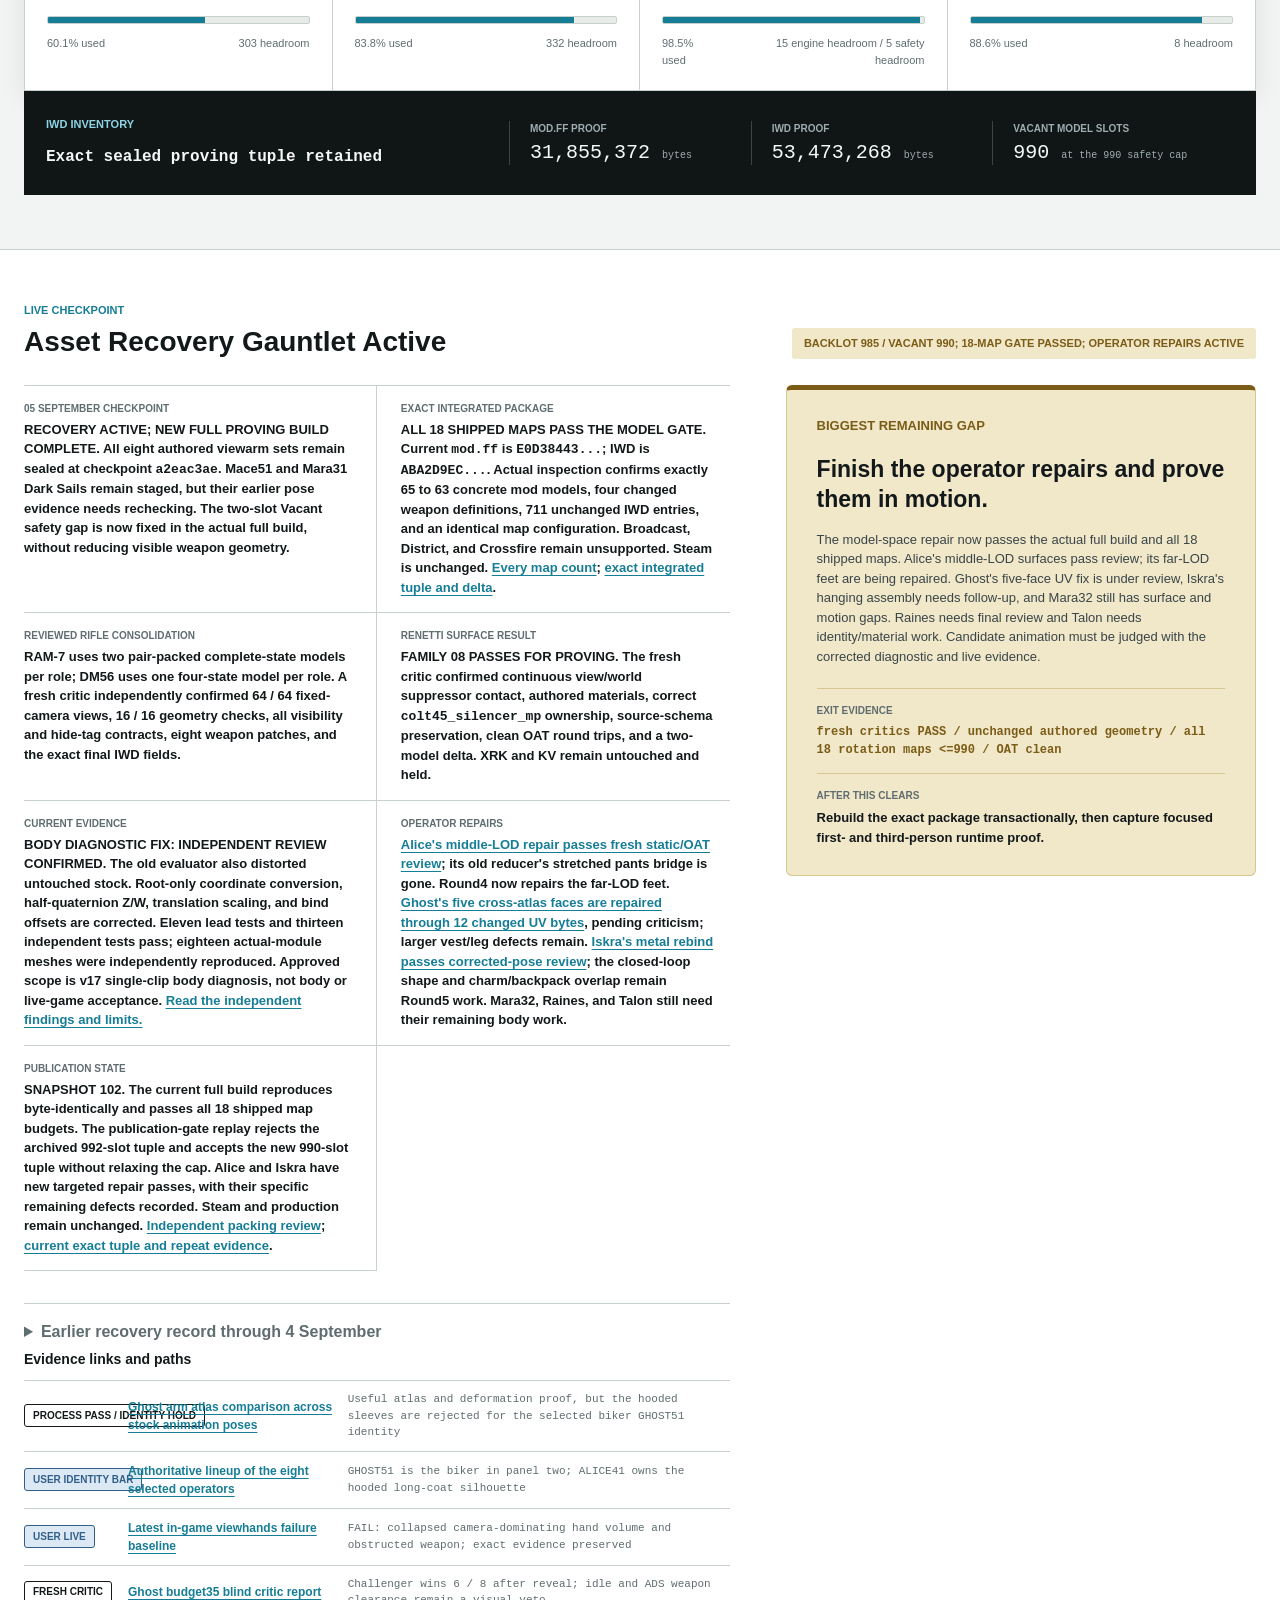
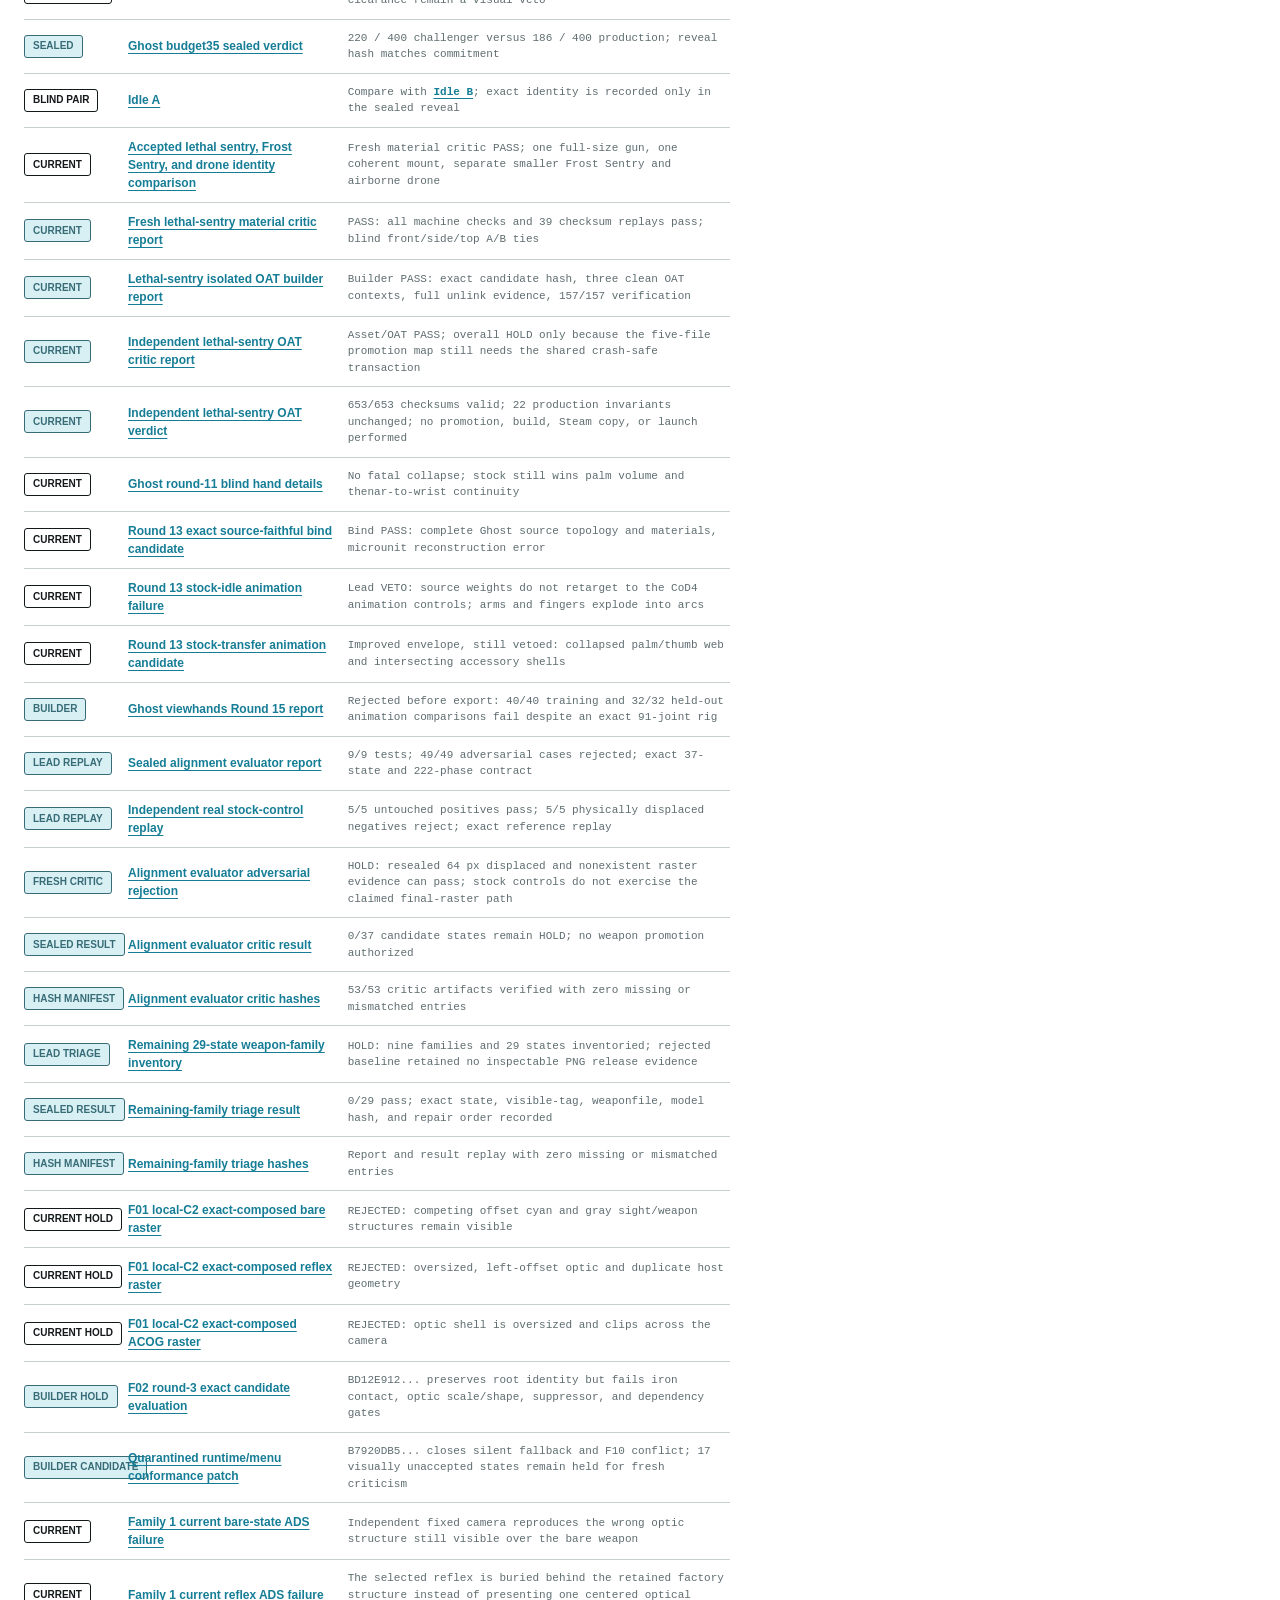
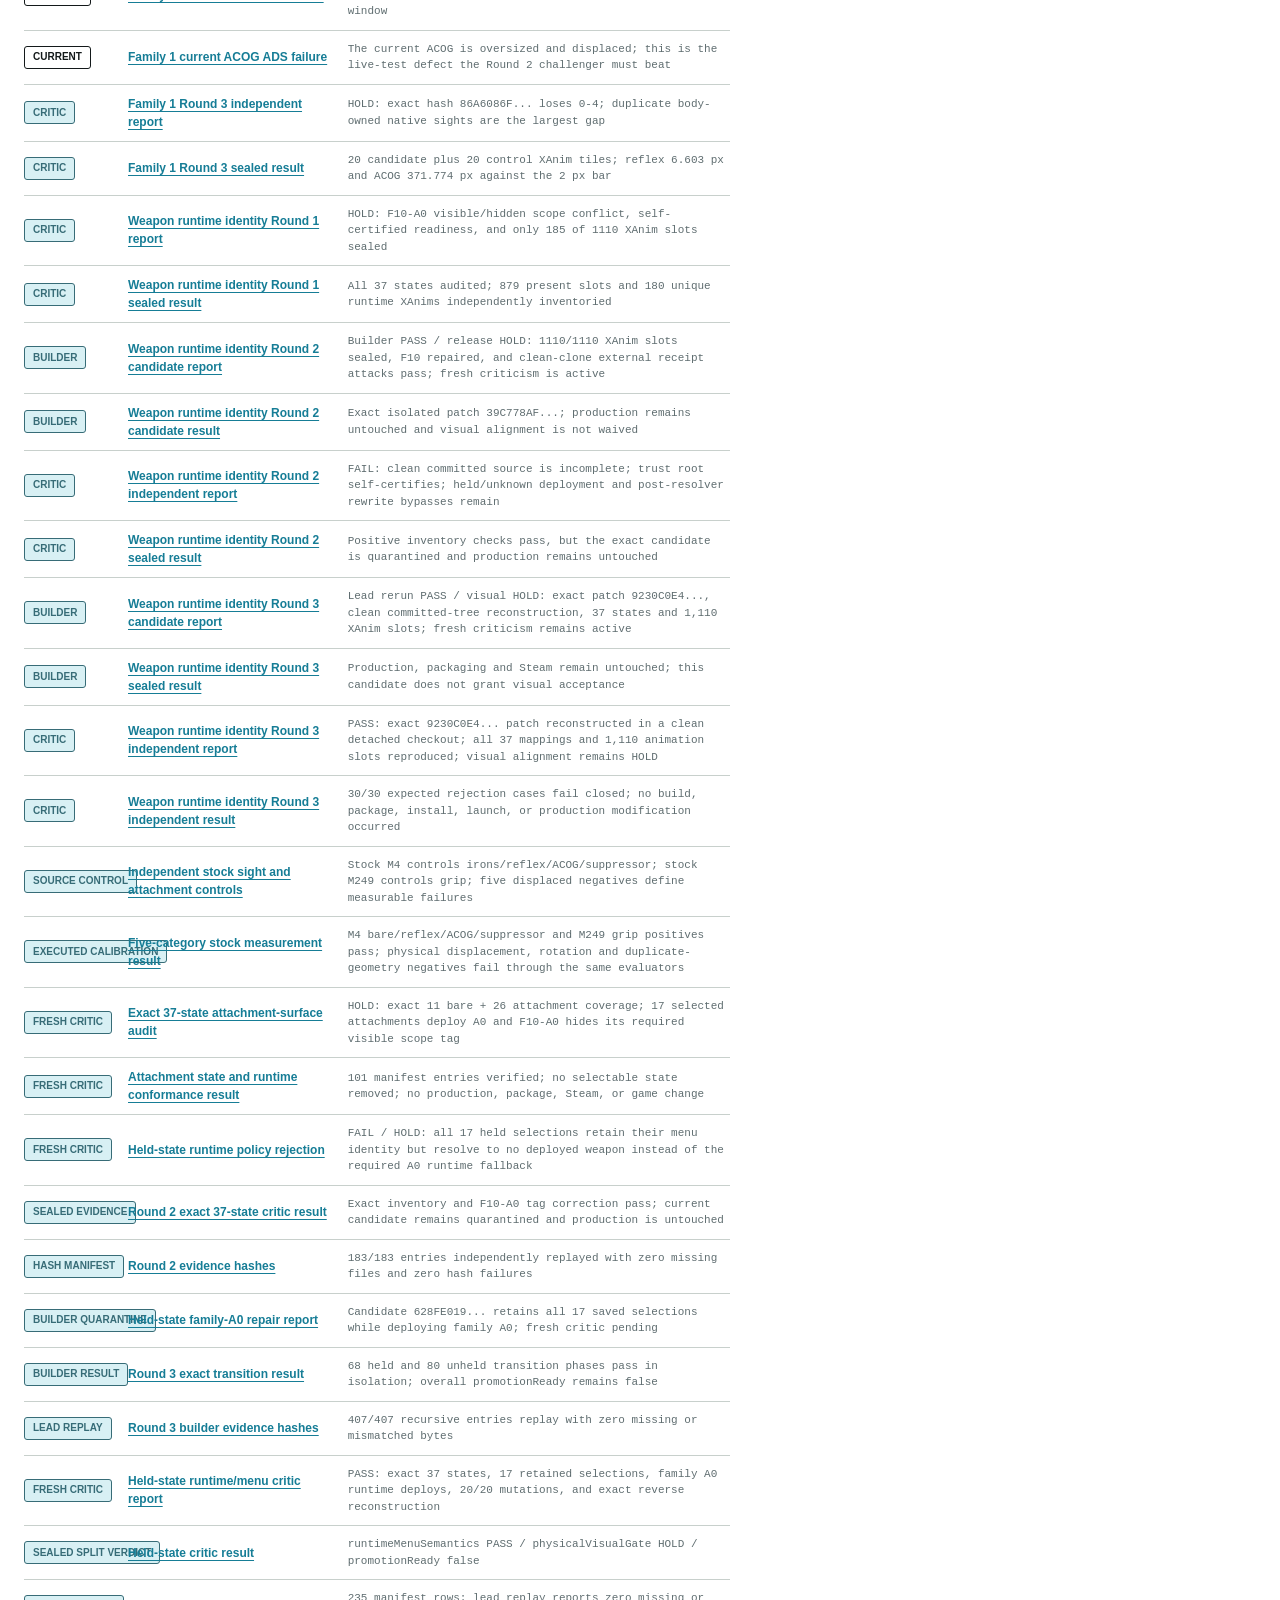
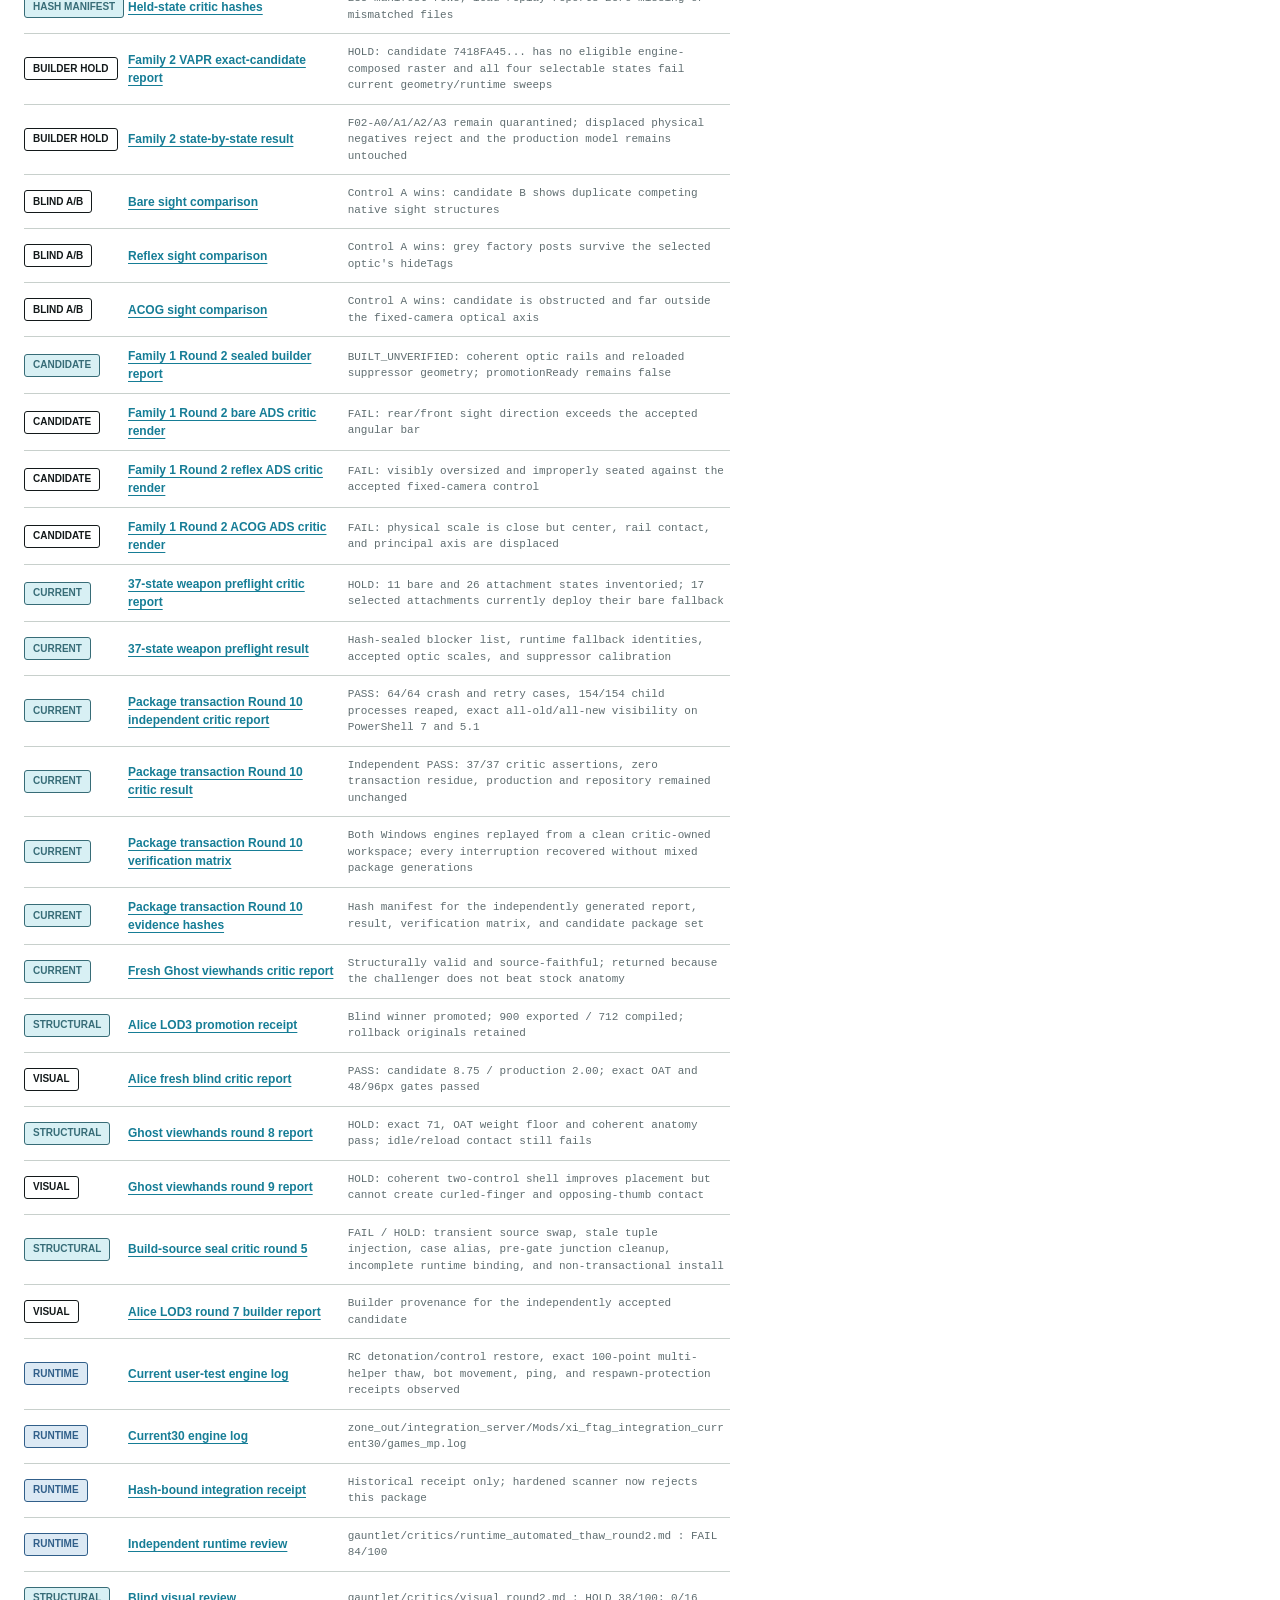
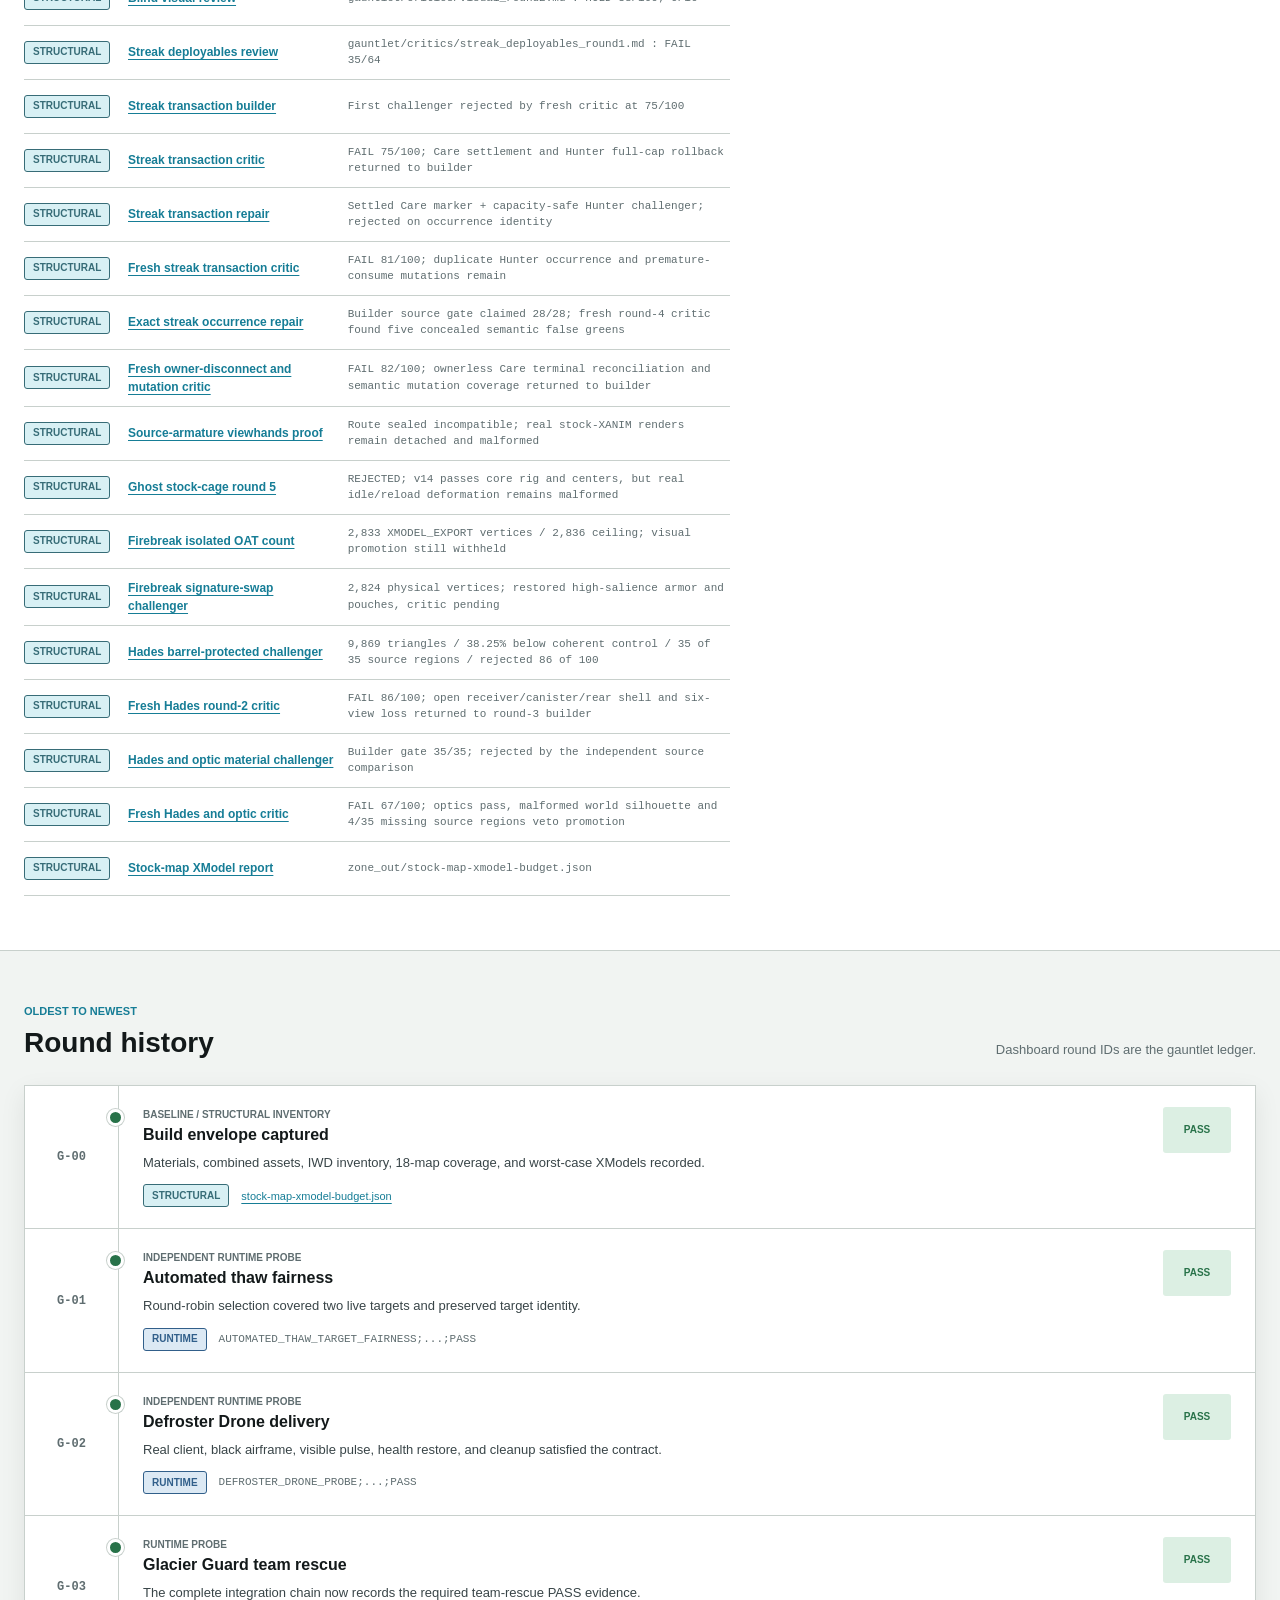
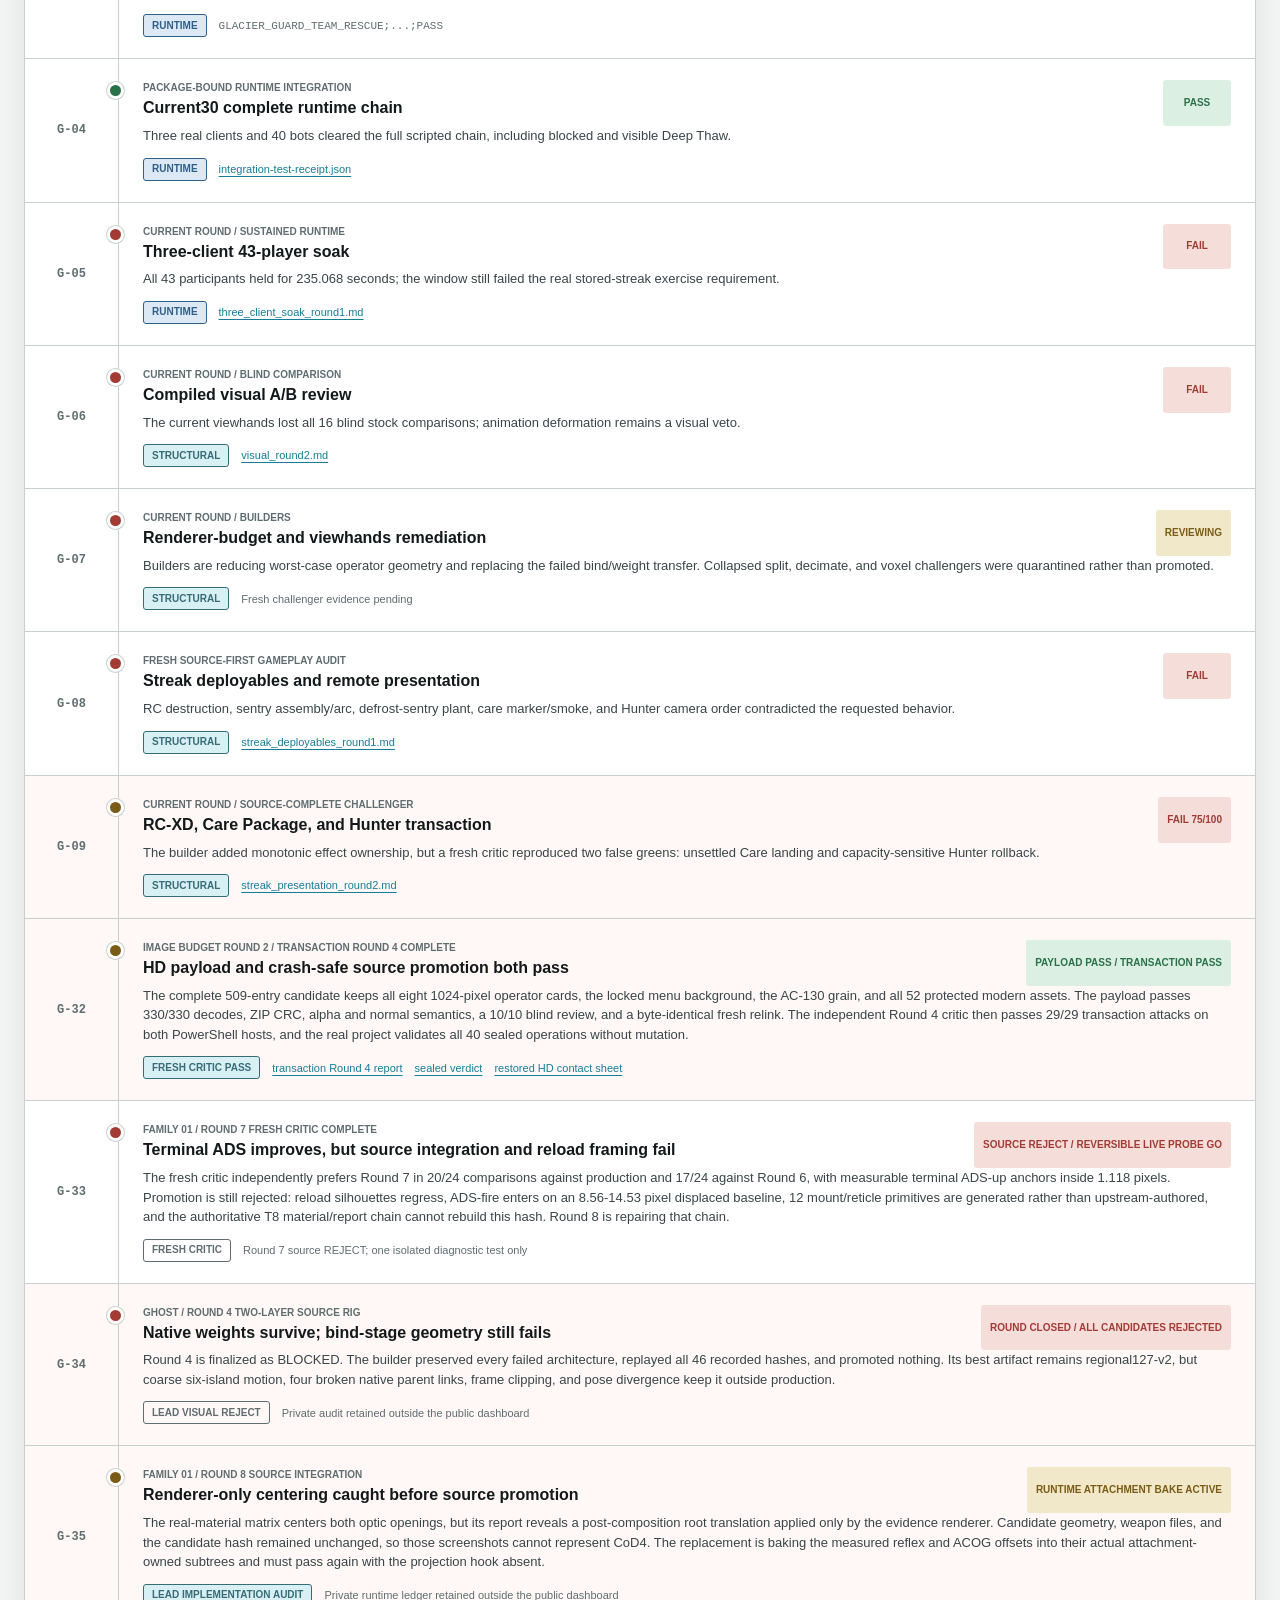
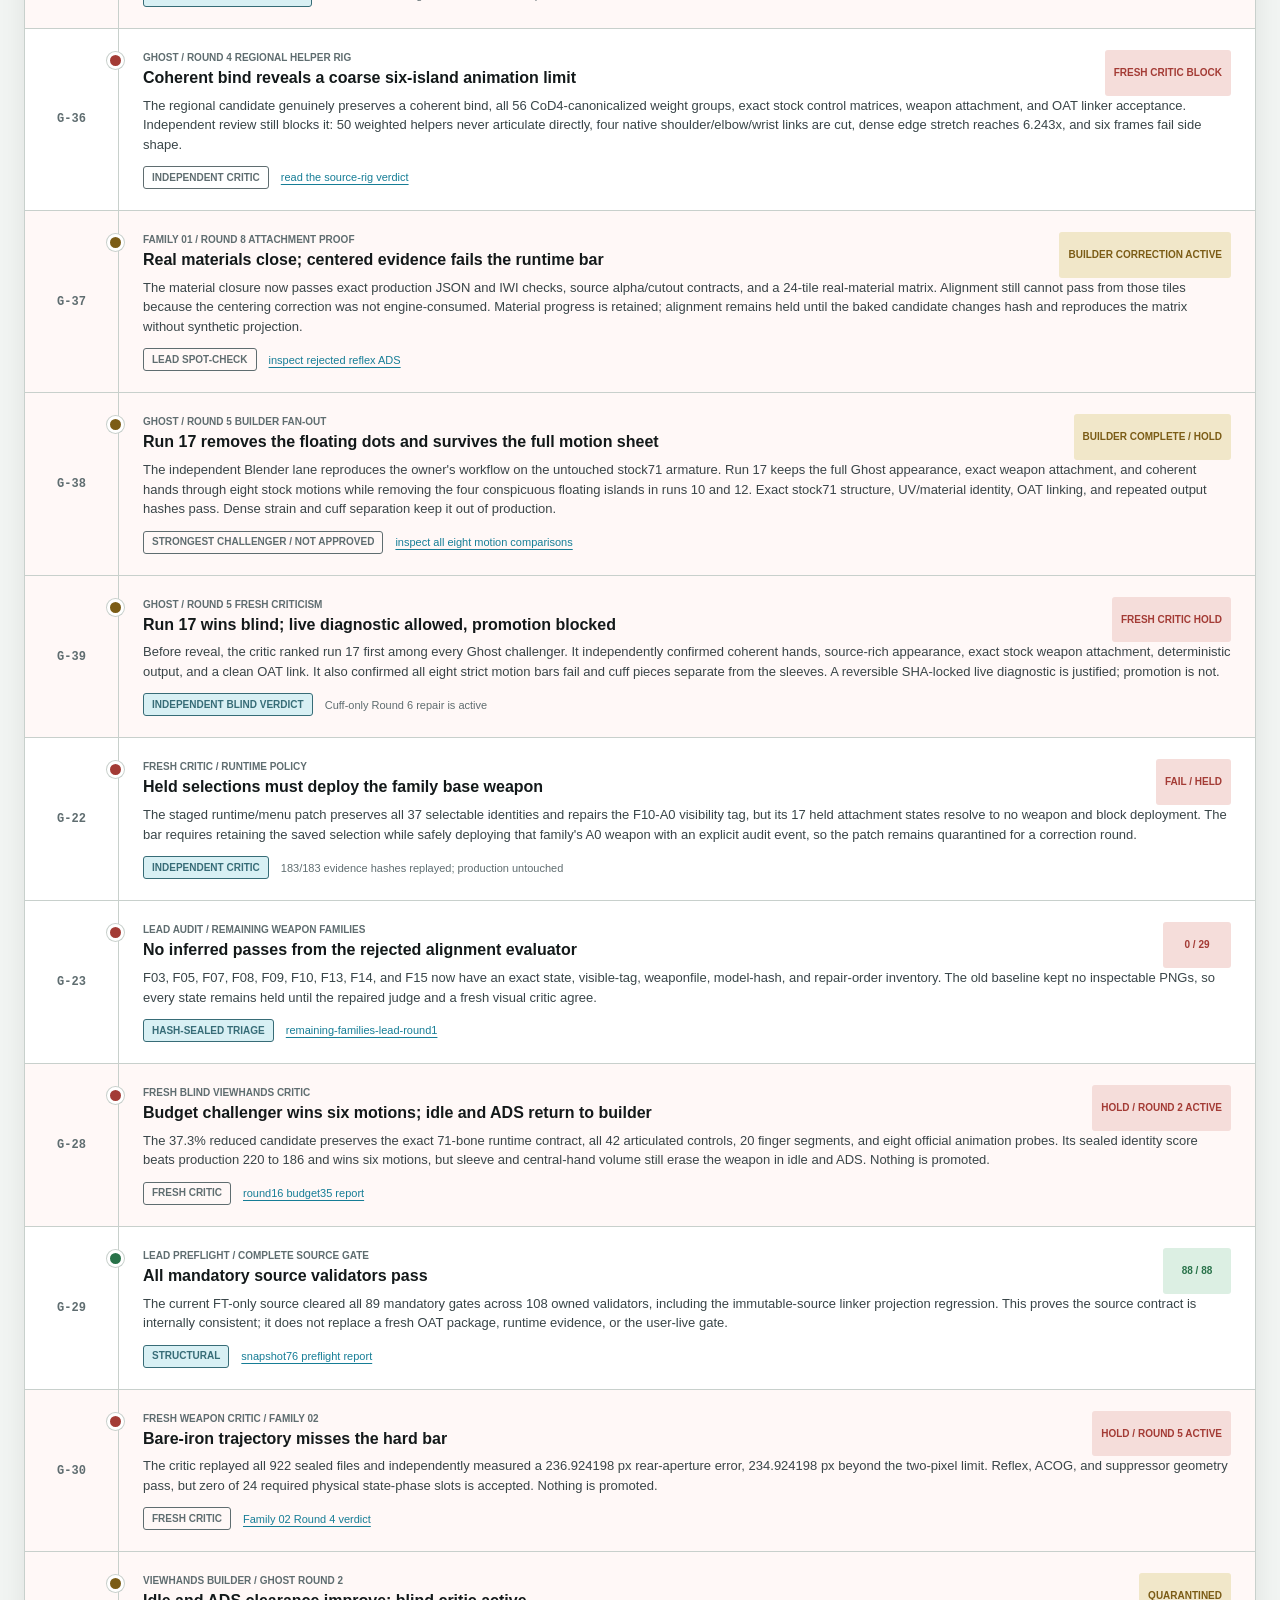
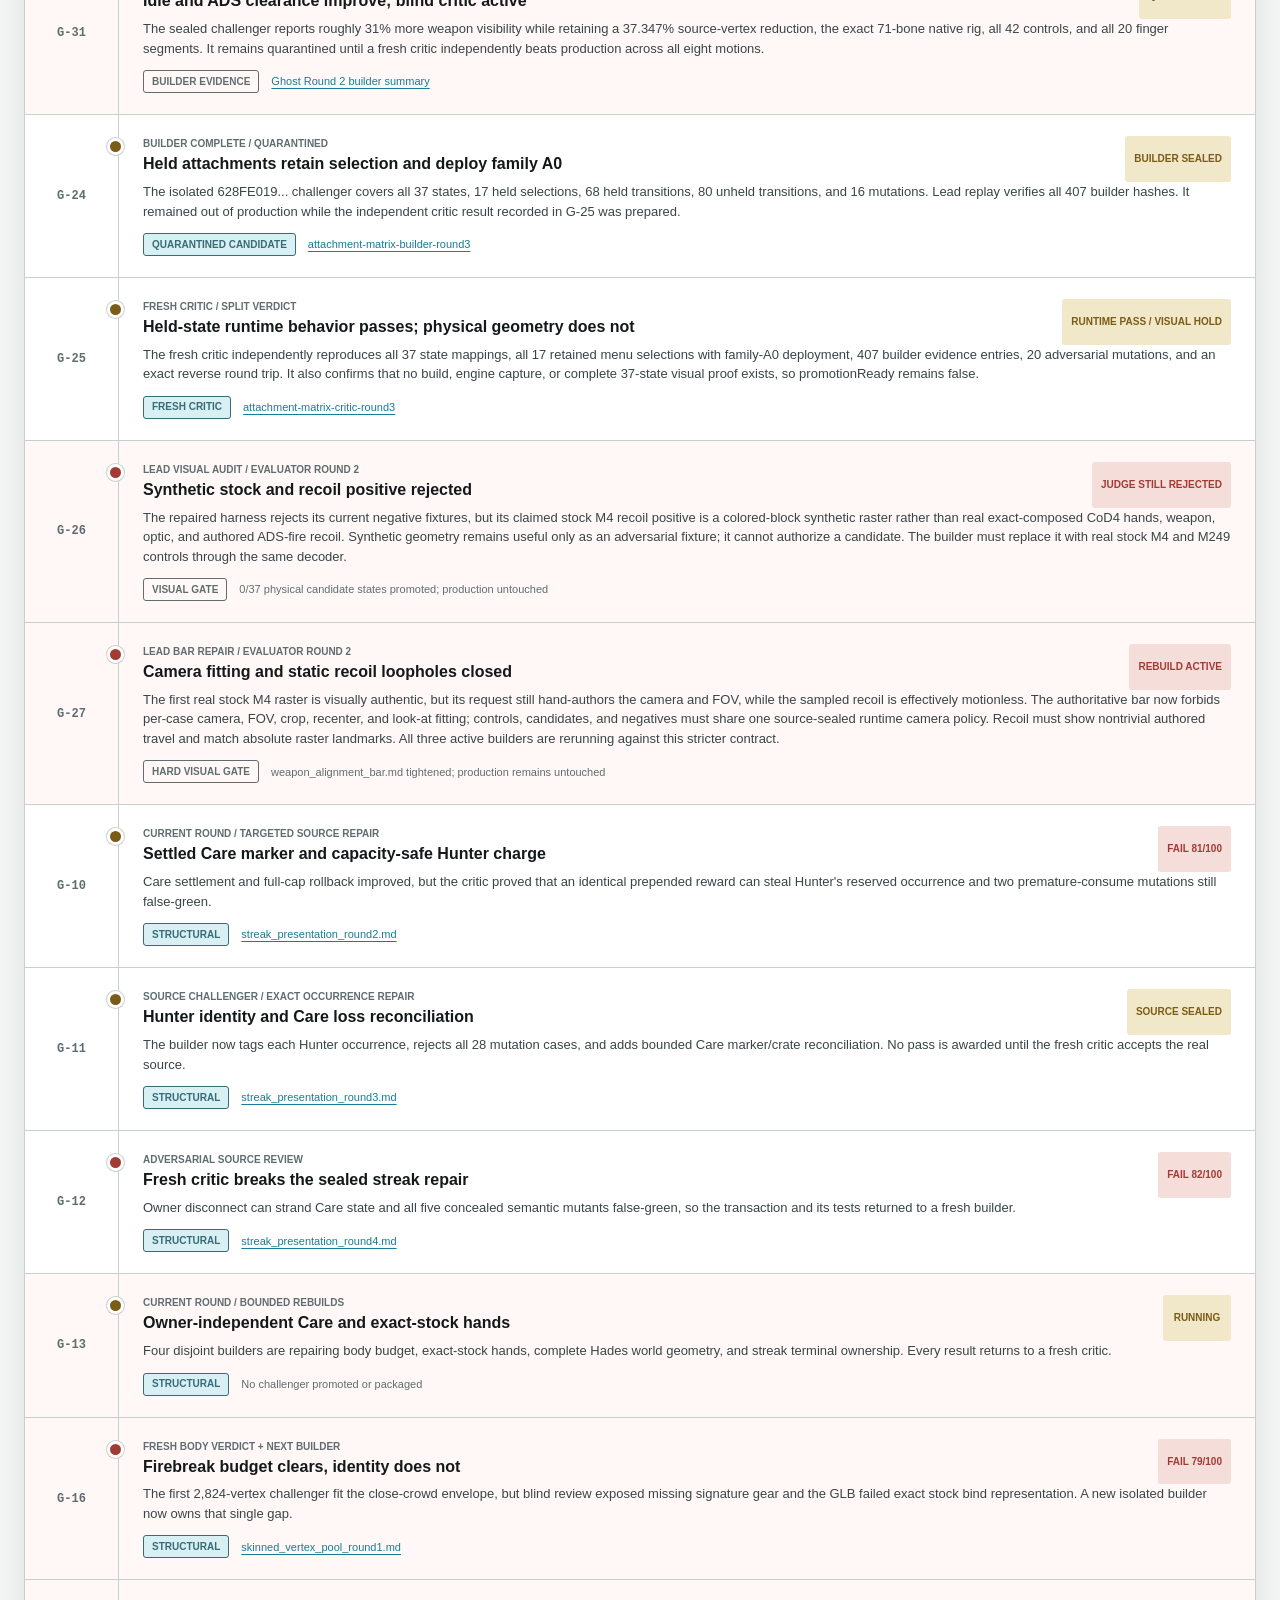
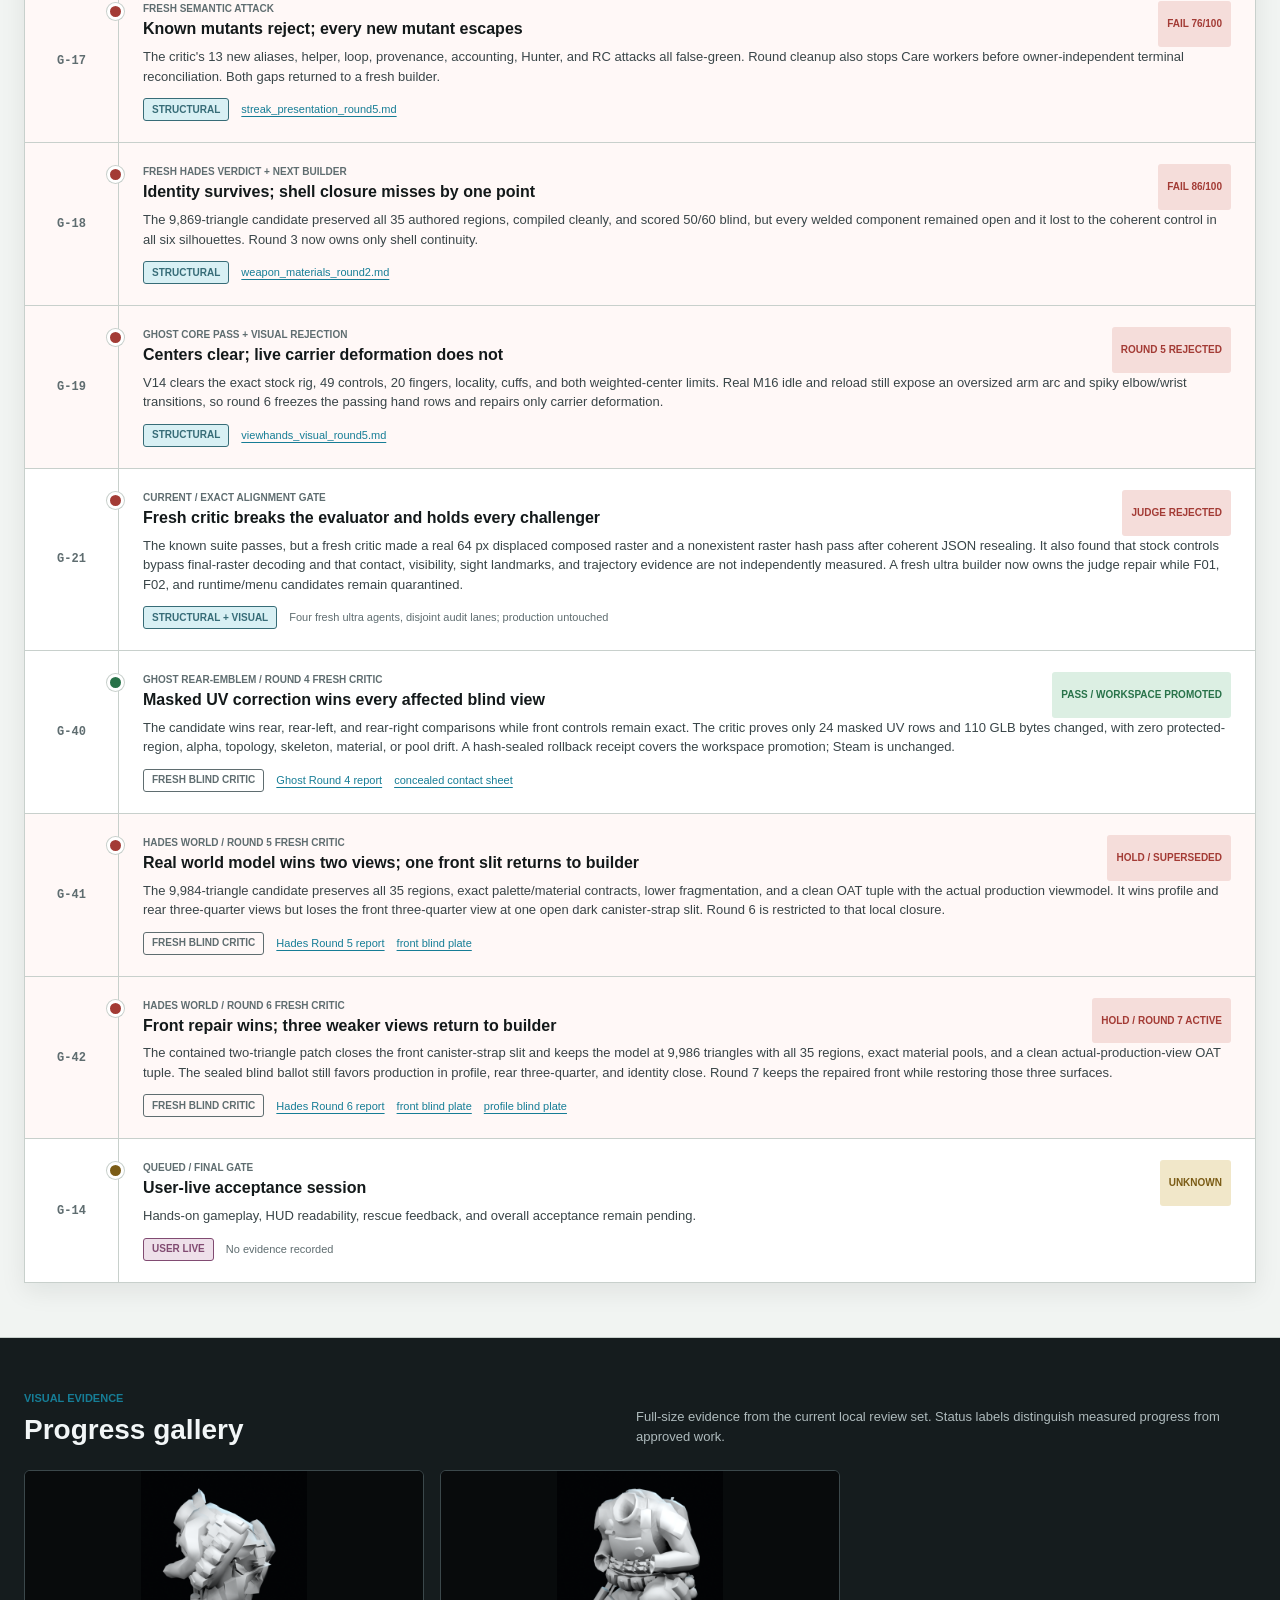
==== commit fe77e9d8: "Record targeted operator passes and reproducible full build" ====
--- a/index.html
+++ b/index.html
@@ -153,7 +153,7 @@
               <strong>Integrated package</strong>
             </div>
             <div class="score-result" role="cell" data-label="Objective result">
-              The new full build contains the reviewed world-model packing overlay. Exact final inspection finds only four replaced/two added XModels and four changed weapon entries; the other 711 IWD entries are unchanged. Repeat-build determinism was proven for the previous tuple, not yet this one.
+              The new full build contains the reviewed world-model packing overlay. Exact final inspection finds only four replaced/two added XModels and four changed weapon entries; the other 711 IWD entries are unchanged. A repeat build reproduces the current FF, IWD, and CFG byte-for-byte; timestamped receipt metadata is rebound separately.
             </div>
             <div role="cell" data-label="Highest evidence"><span class="tier tier-structural">Structural</span></div>
             <div role="cell" data-label="State"><span class="status status-pass">Pass</span></div>
@@ -201,7 +201,7 @@
               <strong>Blind visual A/B</strong>
             </div>
             <div class="score-result" role="cell" data-label="Objective result">
-              RAM-7 and DM56 pass 64/64 fixed views and a fresh independent critic; Renetti passes contact, material, schema, and OAT review. Alice, Ghost, and Mara32 now have completed HOLD reviews. Iskra's hardware repair is ready for review; all body motion evidence needs the corrected evaluator and live proof.
+              RAM-7 and DM56 pass 64/64 fixed views and a fresh independent critic; Renetti passes contact, material, schema, and OAT review. Alice's middle-LOD repair and Iskra's metal rebind now pass targeted independent reviews. Whole-body holds remain; Ghost's small UV repair is under review. None is live-game acceptance.
             </div>
             <div role="cell" data-label="Highest evidence"><span class="tier tier-structural">Structural</span></div>
             <div role="cell" data-label="State"><span class="status status-fail">Fail</span></div>
@@ -348,11 +348,11 @@
               </div>
               <div>
                 <dt>Operator repairs</dt>
-                <dd>Alice Round3 restores the missing upper arms and torso at 7,000/4,500 triangles, retaining all 828 protected lower-band faces; independent review remains open. <a href="evidence/current/recovery-20260905/operators/ghost-biker-round1-critic-report.md">Ghost</a> has five cross-atlas faces under targeted repair. <a href="evidence/current/recovery-20260905/operators/mara32-round1-critic-report.md">Mara32</a> remains held for surface and motion defects. Iskra Round4 reconnects hardware with exactly 217 joint-index byte changes, preserving geometry and the white charm; corrected-pose criticism is running. <a href="evidence/current/recovery-20260905/operators/iskra-round4-builder-report.md">Inspect the scoped repair.</a></dd>
+                <dd><a href="evidence/current/recovery-20260905/operators/alice-round3-critic-report.md">Alice's middle-LOD repair passes fresh static/OAT review</a>; its old reducer's stretched pants bridge is gone. Round4 now repairs the far-LOD feet. <a href="evidence/current/recovery-20260905/operators/ghost-round2-builder-report.md">Ghost's five cross-atlas faces are repaired through 12 changed UV bytes</a>, pending criticism; larger vest/leg defects remain. <a href="evidence/current/recovery-20260905/operators/iskra-round4-critic-report.md">Iskra's metal rebind passes corrected-pose review</a>; the closed-loop shape and charm/backpack overlap remain Round5 work. Mara32, Raines, and Talon still need their remaining body work.</dd>
               </div>
               <div>
                 <dt>Publication state</dt>
-                <dd><strong>SNAPSHOT 101.</strong> Family01's two-slot world-model packing repair passed independent review and the actual full build. Bare/suppressor share one world model; reflex/ACOG share another, with only the selected version shown. First-person models and the separate magazine are unchanged. Fifteen loader tests pass. Operator defects and live engine/user acceptance still block release; Steam and production remain unchanged. <a href="evidence/current/recovery-20260905/package/world-pack-critic.md">Read the independent packing review.</a></dd>
+                <dd><strong>SNAPSHOT 102.</strong> The current full build reproduces byte-identically and passes all 18 shipped map budgets. The publication-gate replay rejects the archived 992-slot tuple and accepts the new 990-slot tuple without relaxing the cap. Alice and Iskra have new targeted repair passes, with their specific remaining defects recorded. Steam and production remain unchanged. <a href="evidence/current/recovery-20260905/package/world-pack-critic.md">Independent packing review</a>; <a href="evidence/current/recovery-20260905/package/world-pack-integration.json">current exact tuple and repeat evidence</a>.</dd>
               </div>
             </dl>
 
@@ -981,9 +981,9 @@
             <p class="eyebrow">Biggest remaining gap</p>
             <h3 id="gap-title">Finish the operator repairs and prove them in motion.</h3>
             <p>
-              The model-space repair now passes the actual full build and all 18 shipped maps. Alice's missing
-              surfaces are restored for review; Ghost's five cross-atlas faces are being repaired, Iskra is undergoing
-              corrected-pose review, and Mara32 still has surface and motion gaps. Raines needs final review and Talon
+              The model-space repair now passes the actual full build and all 18 shipped maps. Alice's middle-LOD
+              surfaces pass review; its far-LOD feet are being repaired. Ghost's five-face UV fix is under review,
+              Iskra's hanging assembly needs follow-up, and Mara32 still has surface and motion gaps. Raines needs final review and Talon
               needs identity/material work. Candidate animation must be judged with the corrected diagnostic and live evidence.
             </p>
             <div class="exit-evidence">
@@ -1795,7 +1795,7 @@
             <figcaption>
               <span class="status status-fail">Iskra61 Round 3 / fresh critic HOLD</span>
               <strong>The authored white Kitty Six charm is visible at every LOD</strong>
-              <span>Round4 reconnects the charm's hardware through 217 joint-index byte changes, with no geometry or texture changes. Structural and OAT checks pass; corrected pose checks and fresh criticism are pending. The pictured identity remains unchanged. <a href="evidence/current/recovery-20260905/operators/iskra-round4-builder-report.md">Read the repair report.</a></span>
+              <span>Round4 reconnects the charm's hardware through 217 joint-index byte changes, with no geometry or texture changes. Fresh corrected-pose review passes the targeted rebind, but finds an inherited lost loop shape and charm/backpack intersection at the sampled death pose. The pictured identity remains unchanged; whole-body acceptance is held. <a href="evidence/current/recovery-20260905/operators/iskra-round4-critic-report.md">Read the completed review.</a></span>
             </figcaption>
           </figure>
 
@@ -1826,9 +1826,9 @@
               <img src="evidence/current/recovery-20260905/operators/alice-round3-upperbody.jpg" alt="Alice source, rejected middle LOD, and repaired LOD2 showing restored arms and torso; labeled detail crops" loading="lazy">
             </a>
             <figcaption>
-              <span class="status status-unknown">Alice41 Round 3 / repair ready for review</span>
+              <span class="status status-pass">Alice41 Round 3 / targeted repair passes</span>
               <strong>Missing arm and torso surfaces restored</strong>
-              <span>Source / Round2 / Round3, at 4,500 triangles for the repaired LOD2. Both middle LODs retain all source arm, pants, and shirt faces plus 828 protected lower-band faces. LOD0/3 are unchanged. The authored hip-weight split, new compile, motion, and independent review remain open. These are labeled preview crops, not in-game screenshots. <a href="evidence/current/recovery-20260905/operators/alice-round3-builder-report.md">Inspect the repair and limits.</a></span>
+              <span>Source / Round2 / Round3, at 4,500 triangles for the repaired LOD2. Fresh independent static/OAT review confirms retained source arm, pants, and shirt faces and all 828 protected lower-band faces. Corrected poses retain the restored surfaces; the old stretched bridge edge is removed. LOD0/3 are unchanged, and the far-LOD feet still block whole-body clearance. These are labeled preview crops, not in-game screenshots. <a href="evidence/current/recovery-20260905/operators/alice-round3-critic-report.md">Inspect the completed review.</a></span>
             </figcaption>
           </figure>
 
@@ -2249,7 +2249,7 @@
   <footer class="site-footer">
     <div class="section-shell footer-inner">
       <p><strong>XI FreezeTag Gauntlet</strong> / local evidence board</p>
-      <p>Snapshot 101 source: project evidence on 05 Sep 2026. <a href="README.md">Update guide</a></p>
+      <p>Snapshot 102 source: project evidence on 05 Sep 2026. <a href="README.md">Update guide</a></p>
     </div>
   </footer>
 </body>
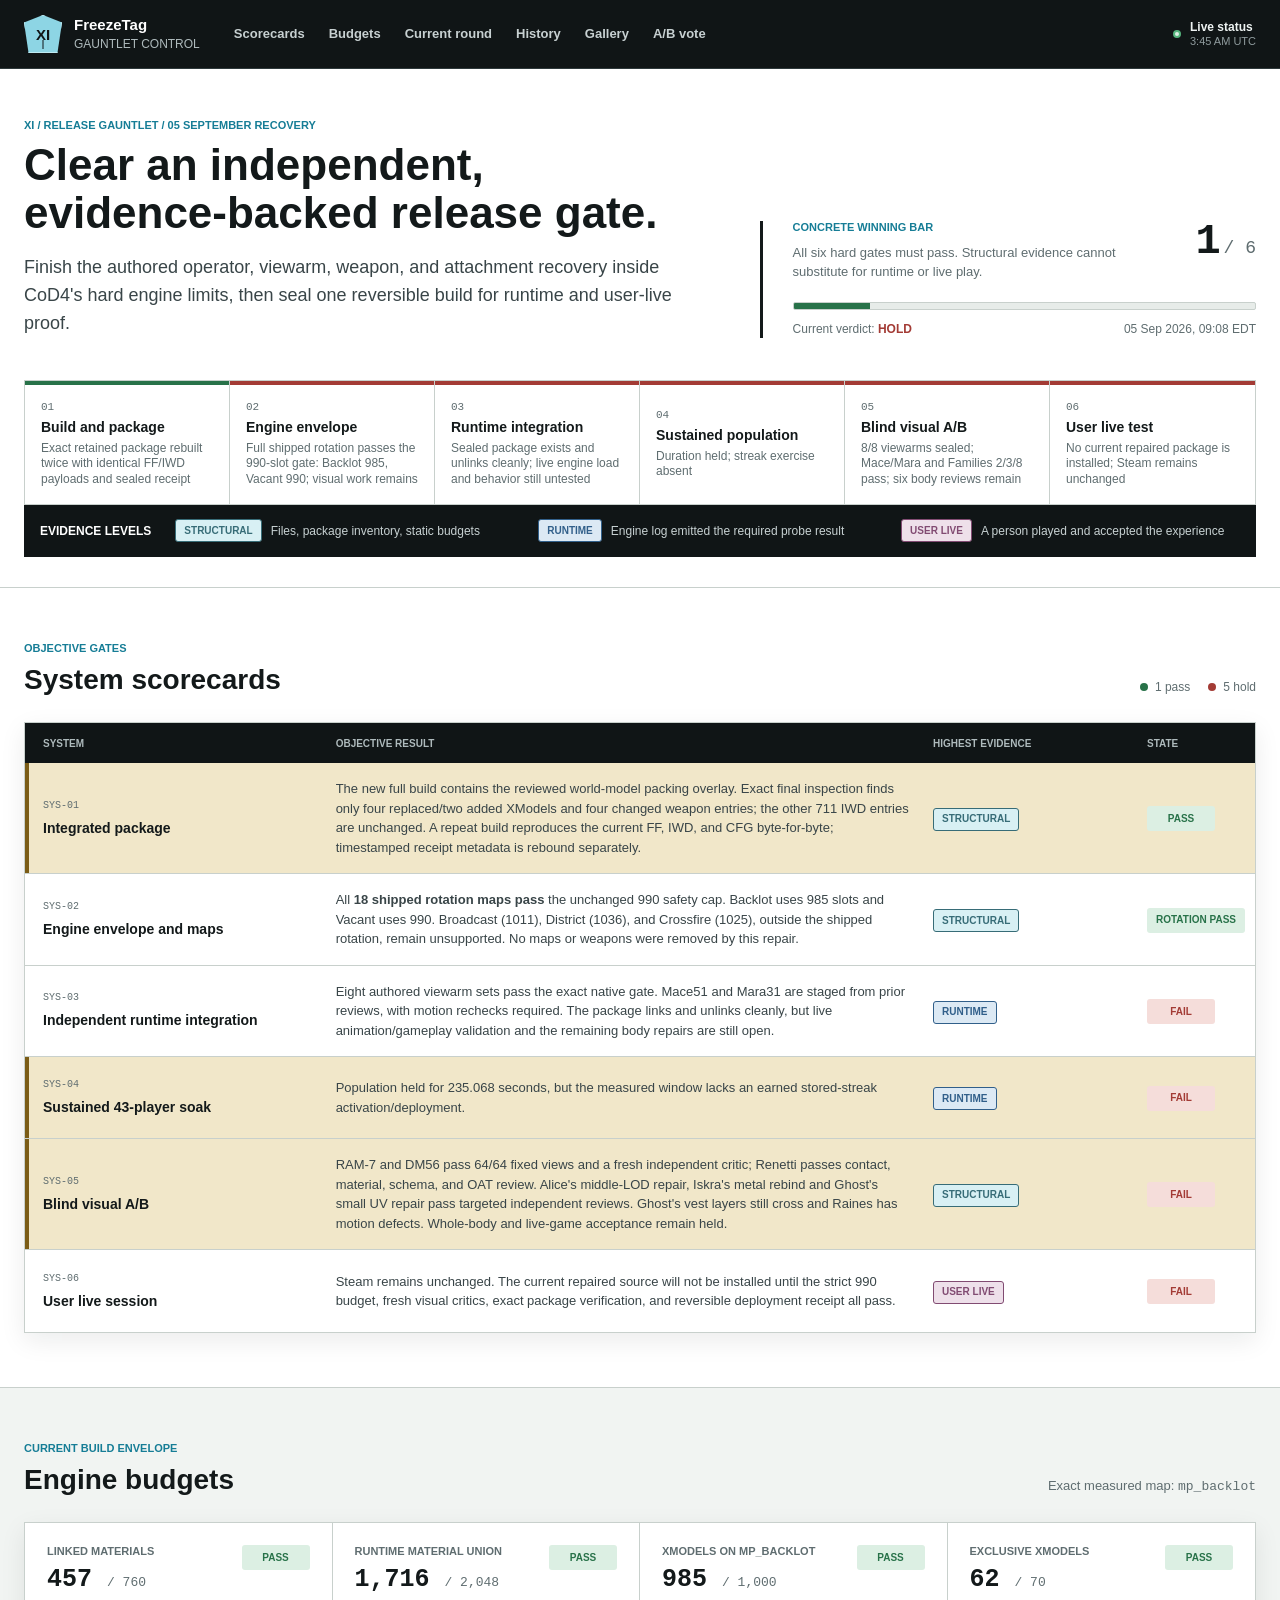
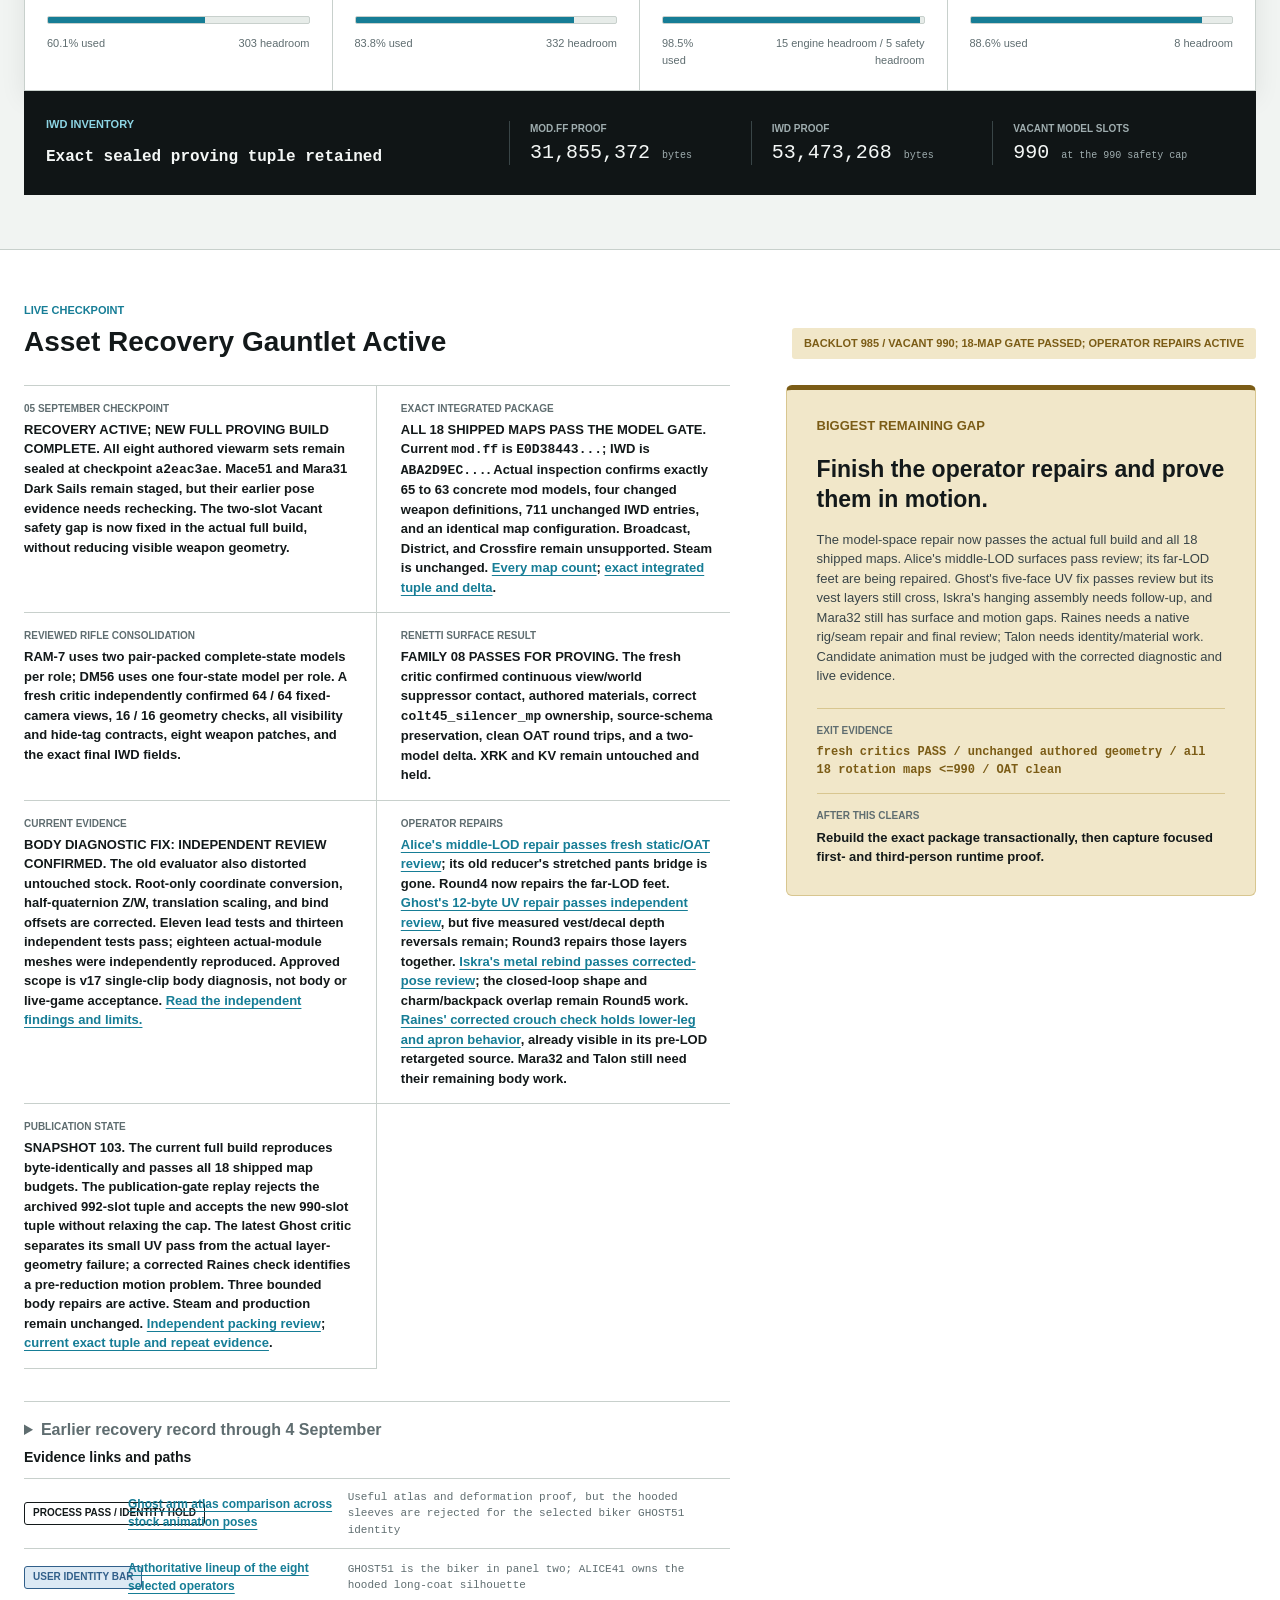
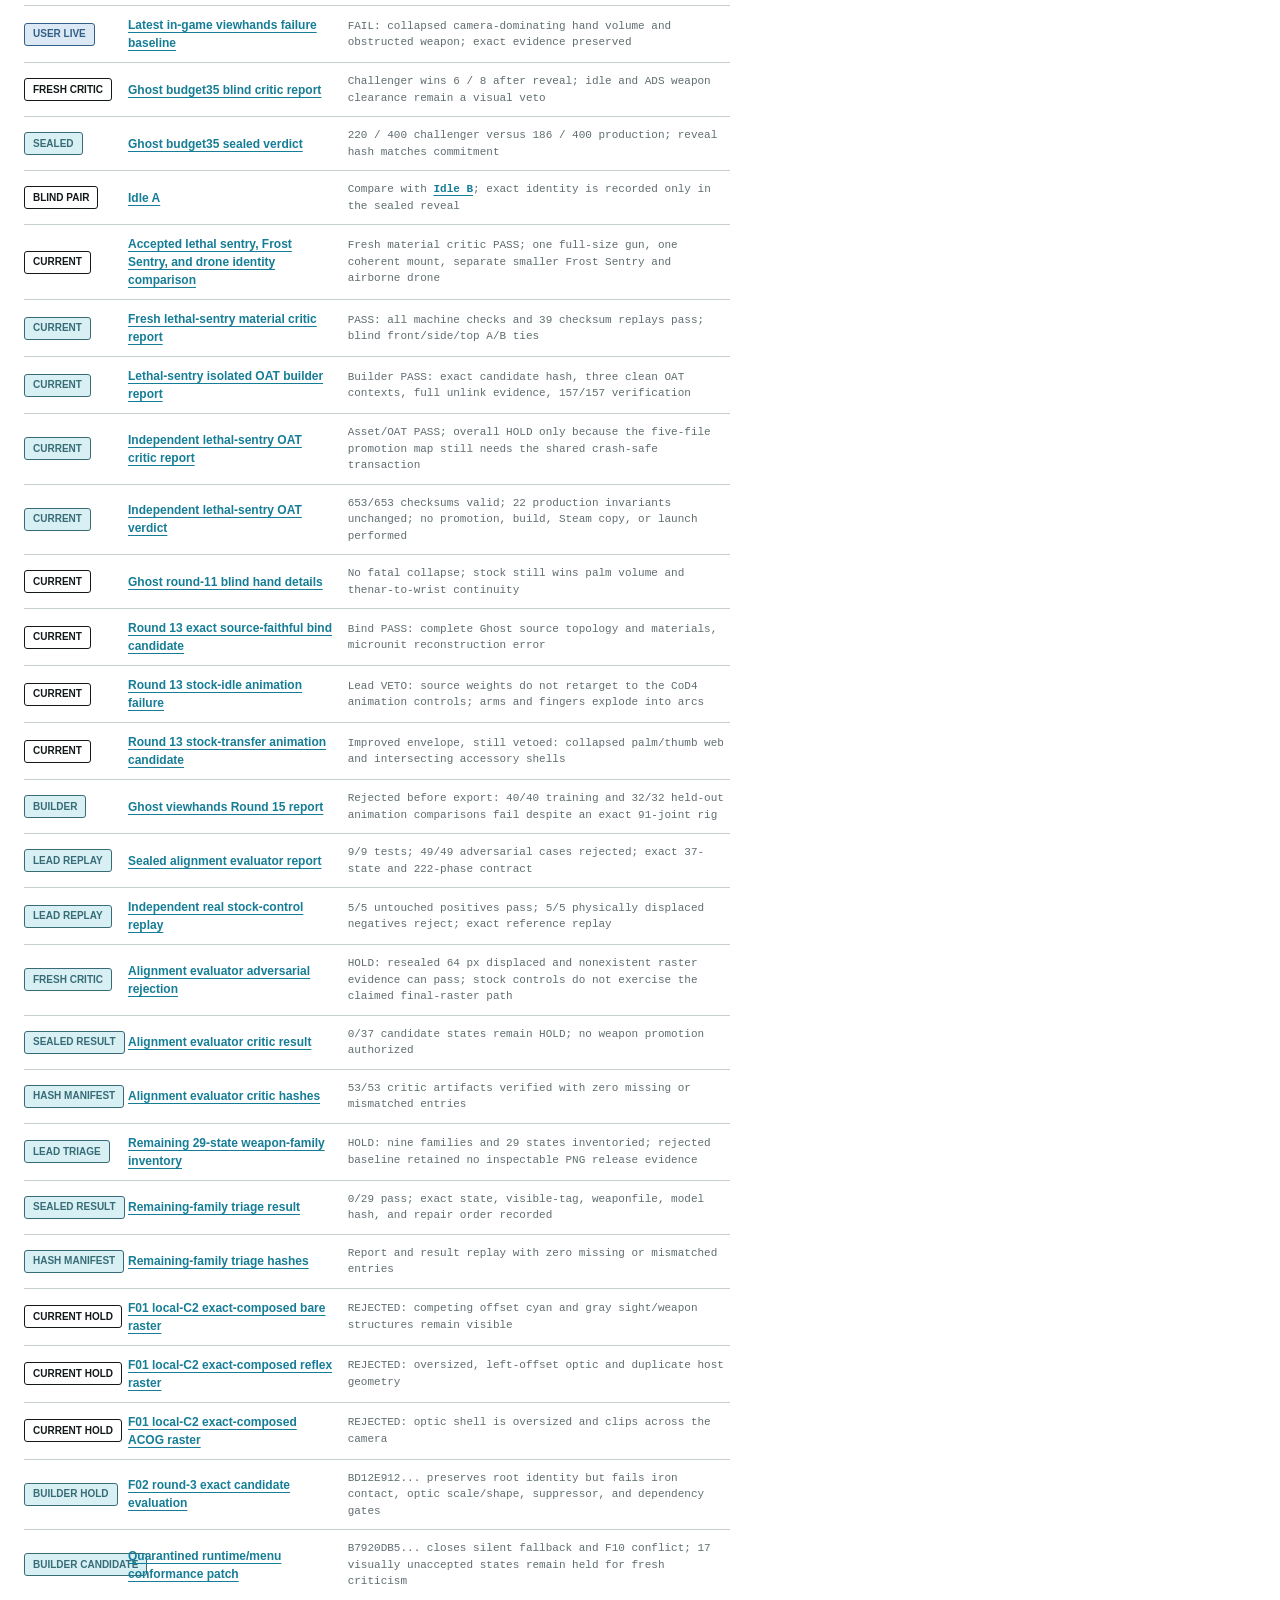
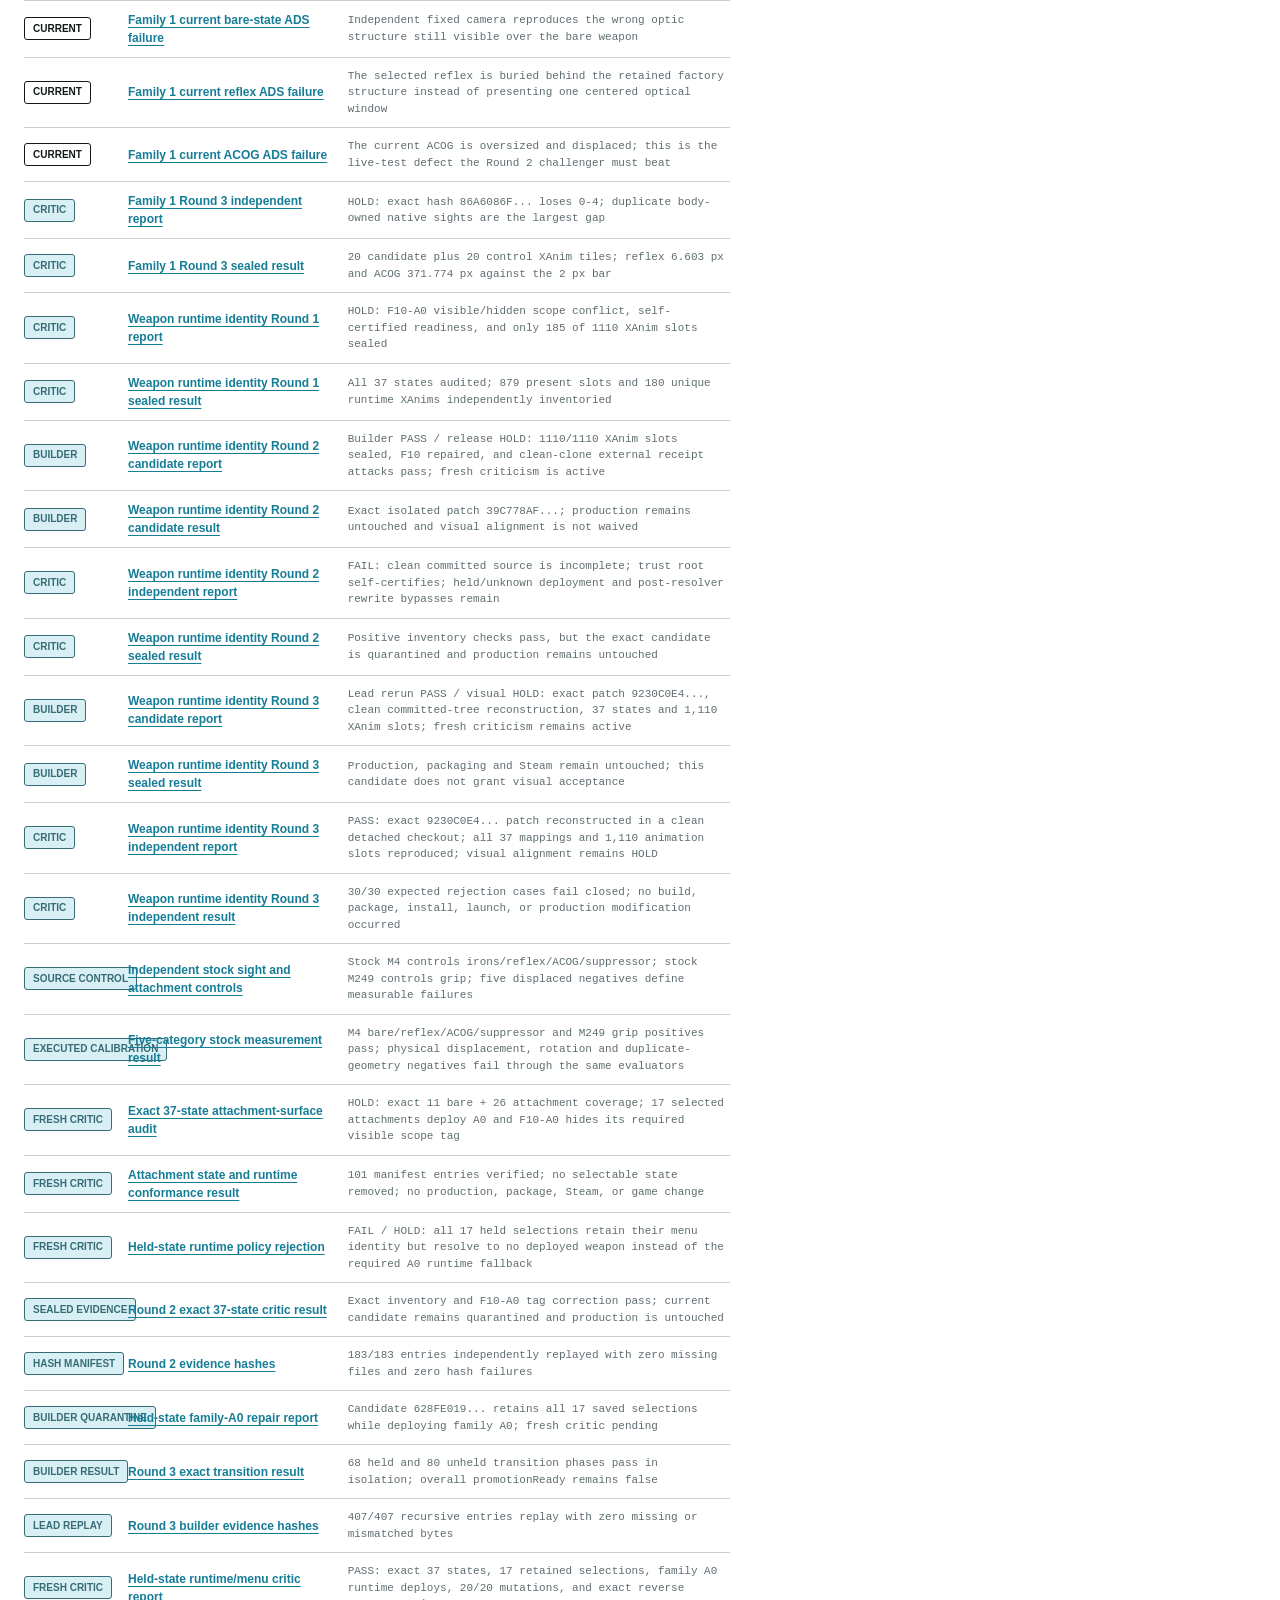
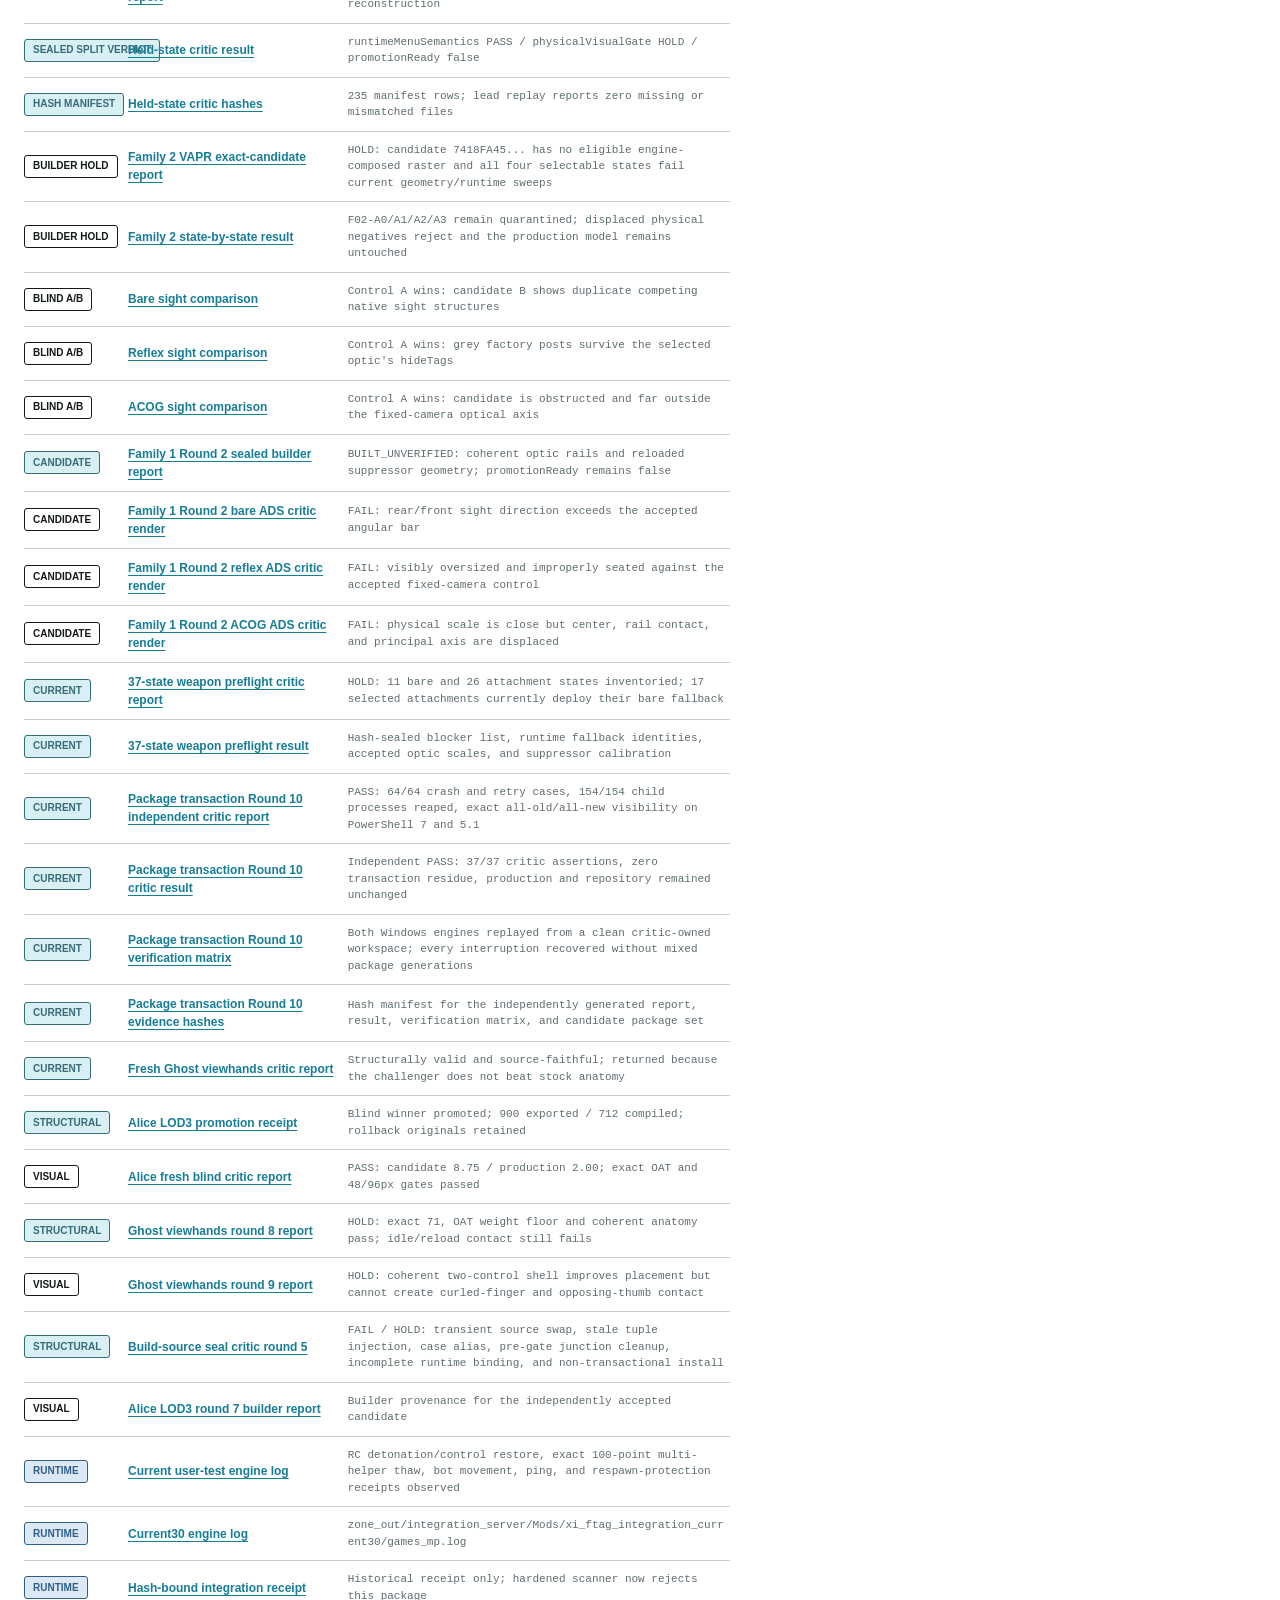
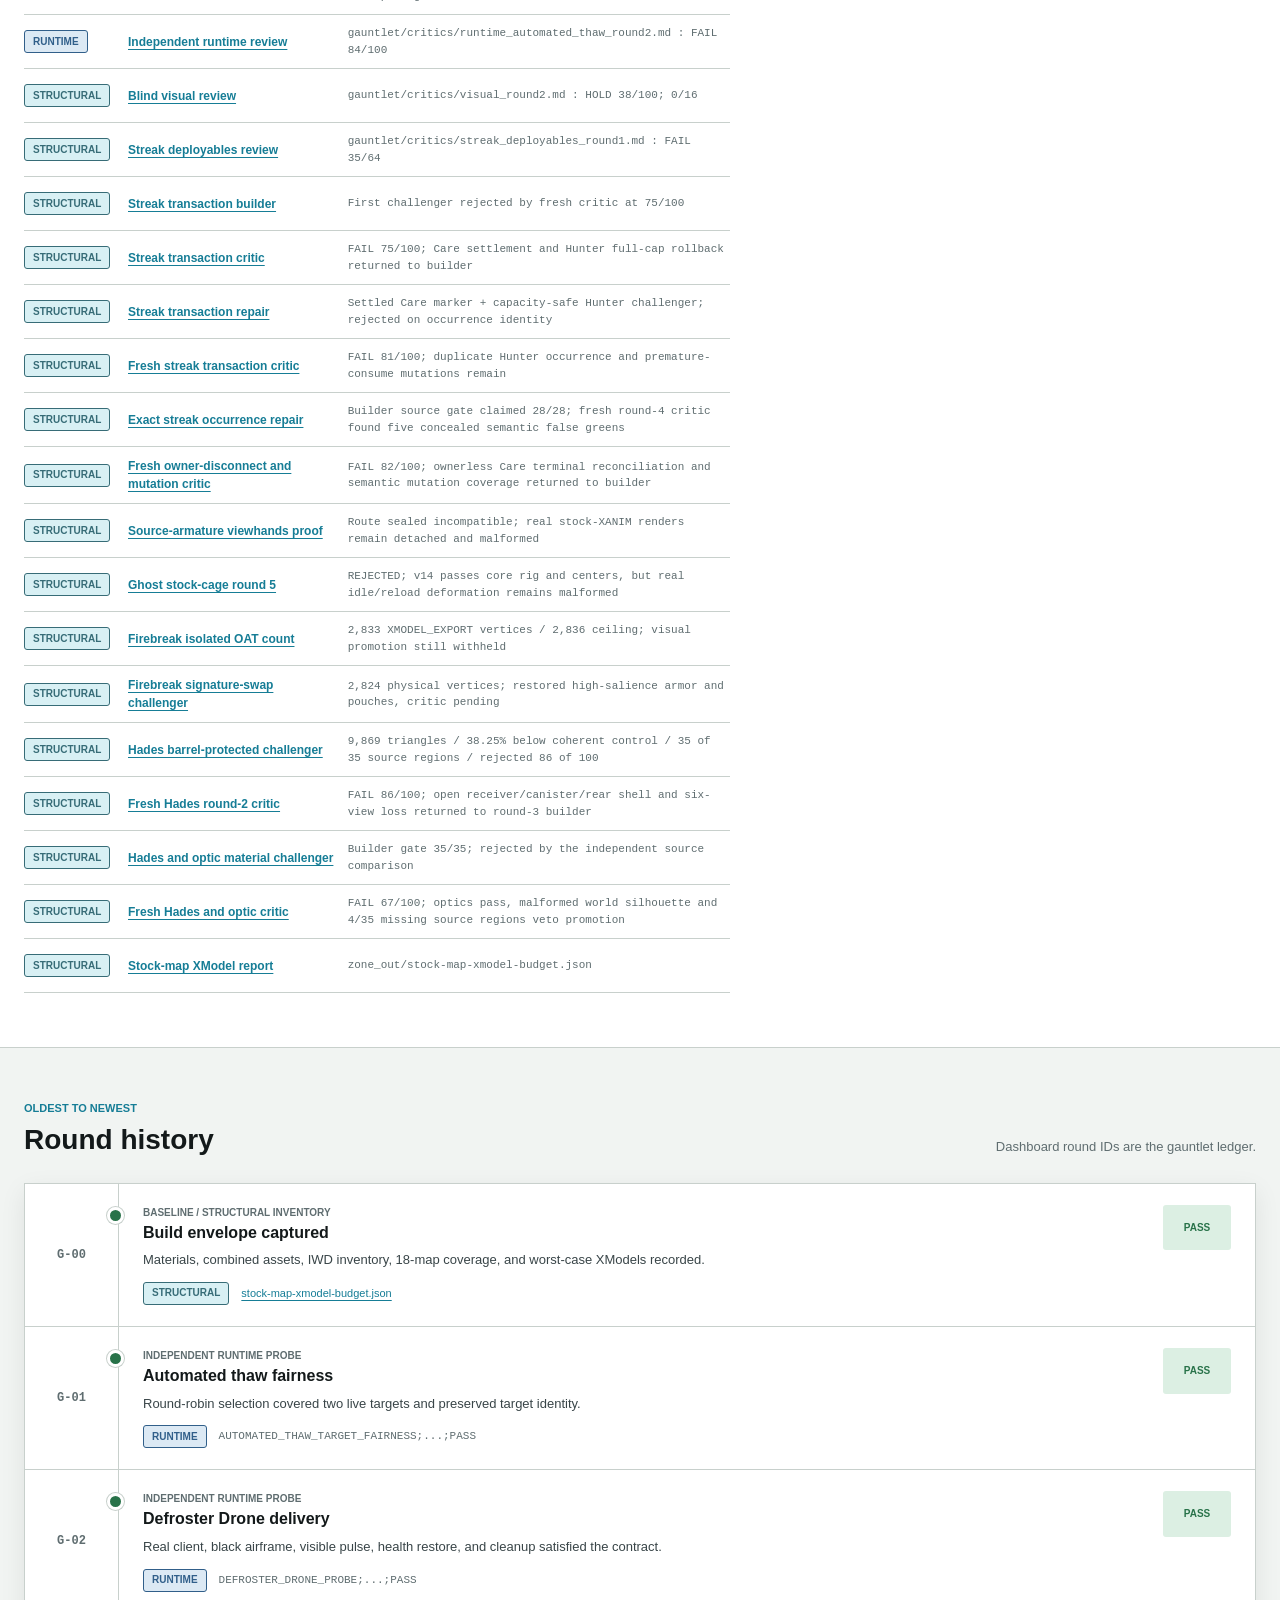
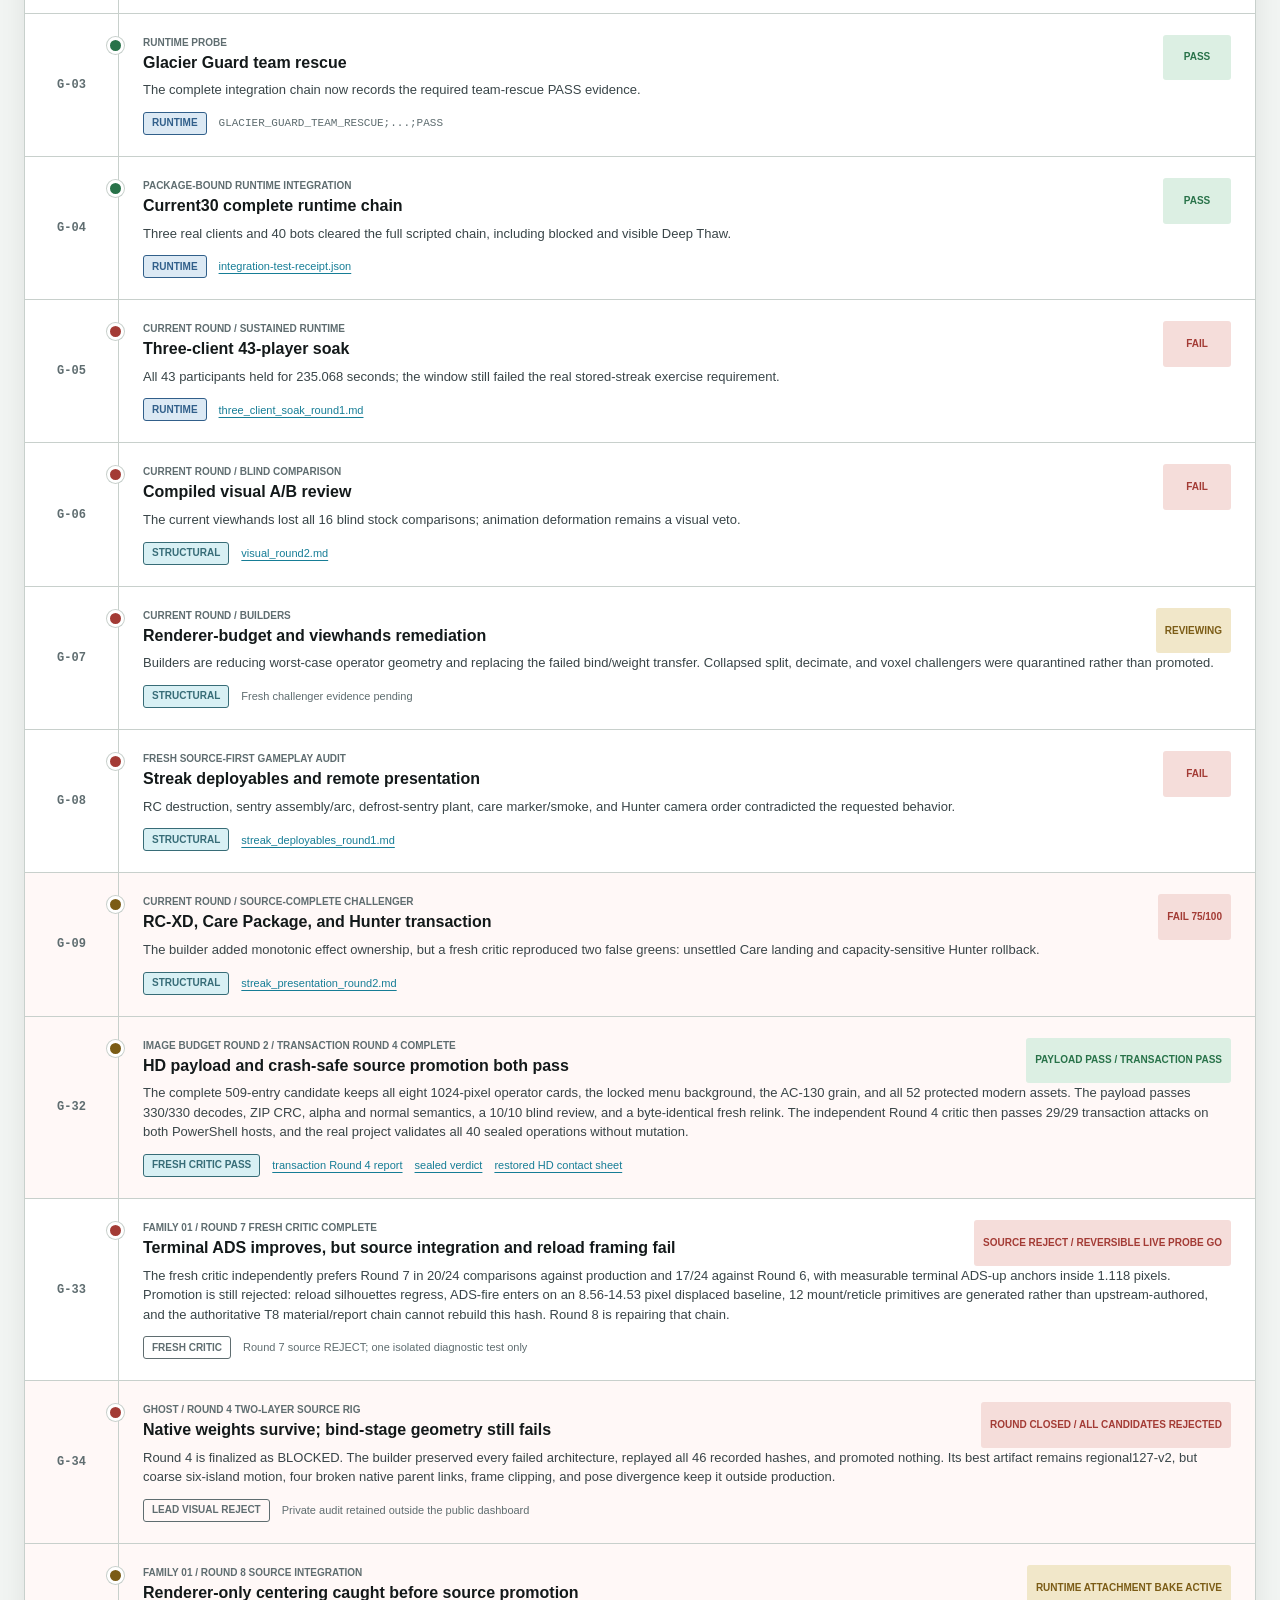
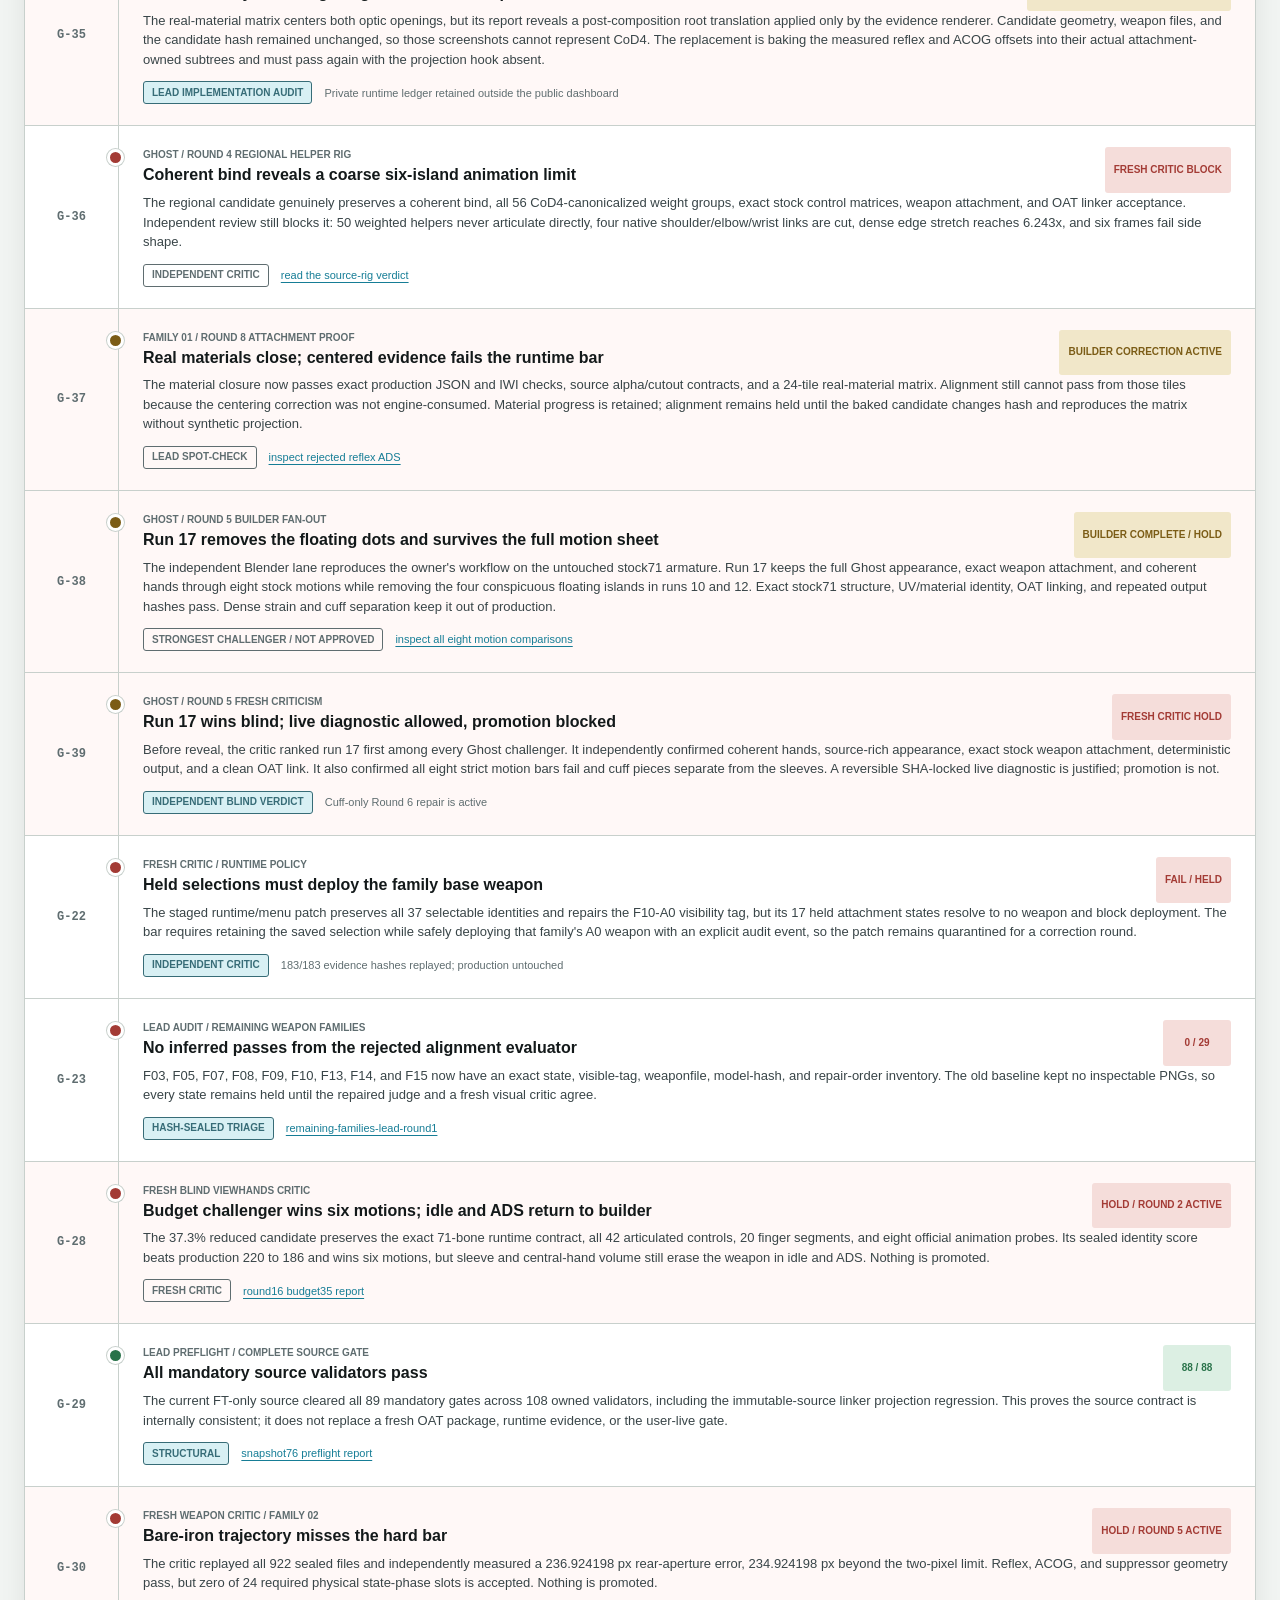
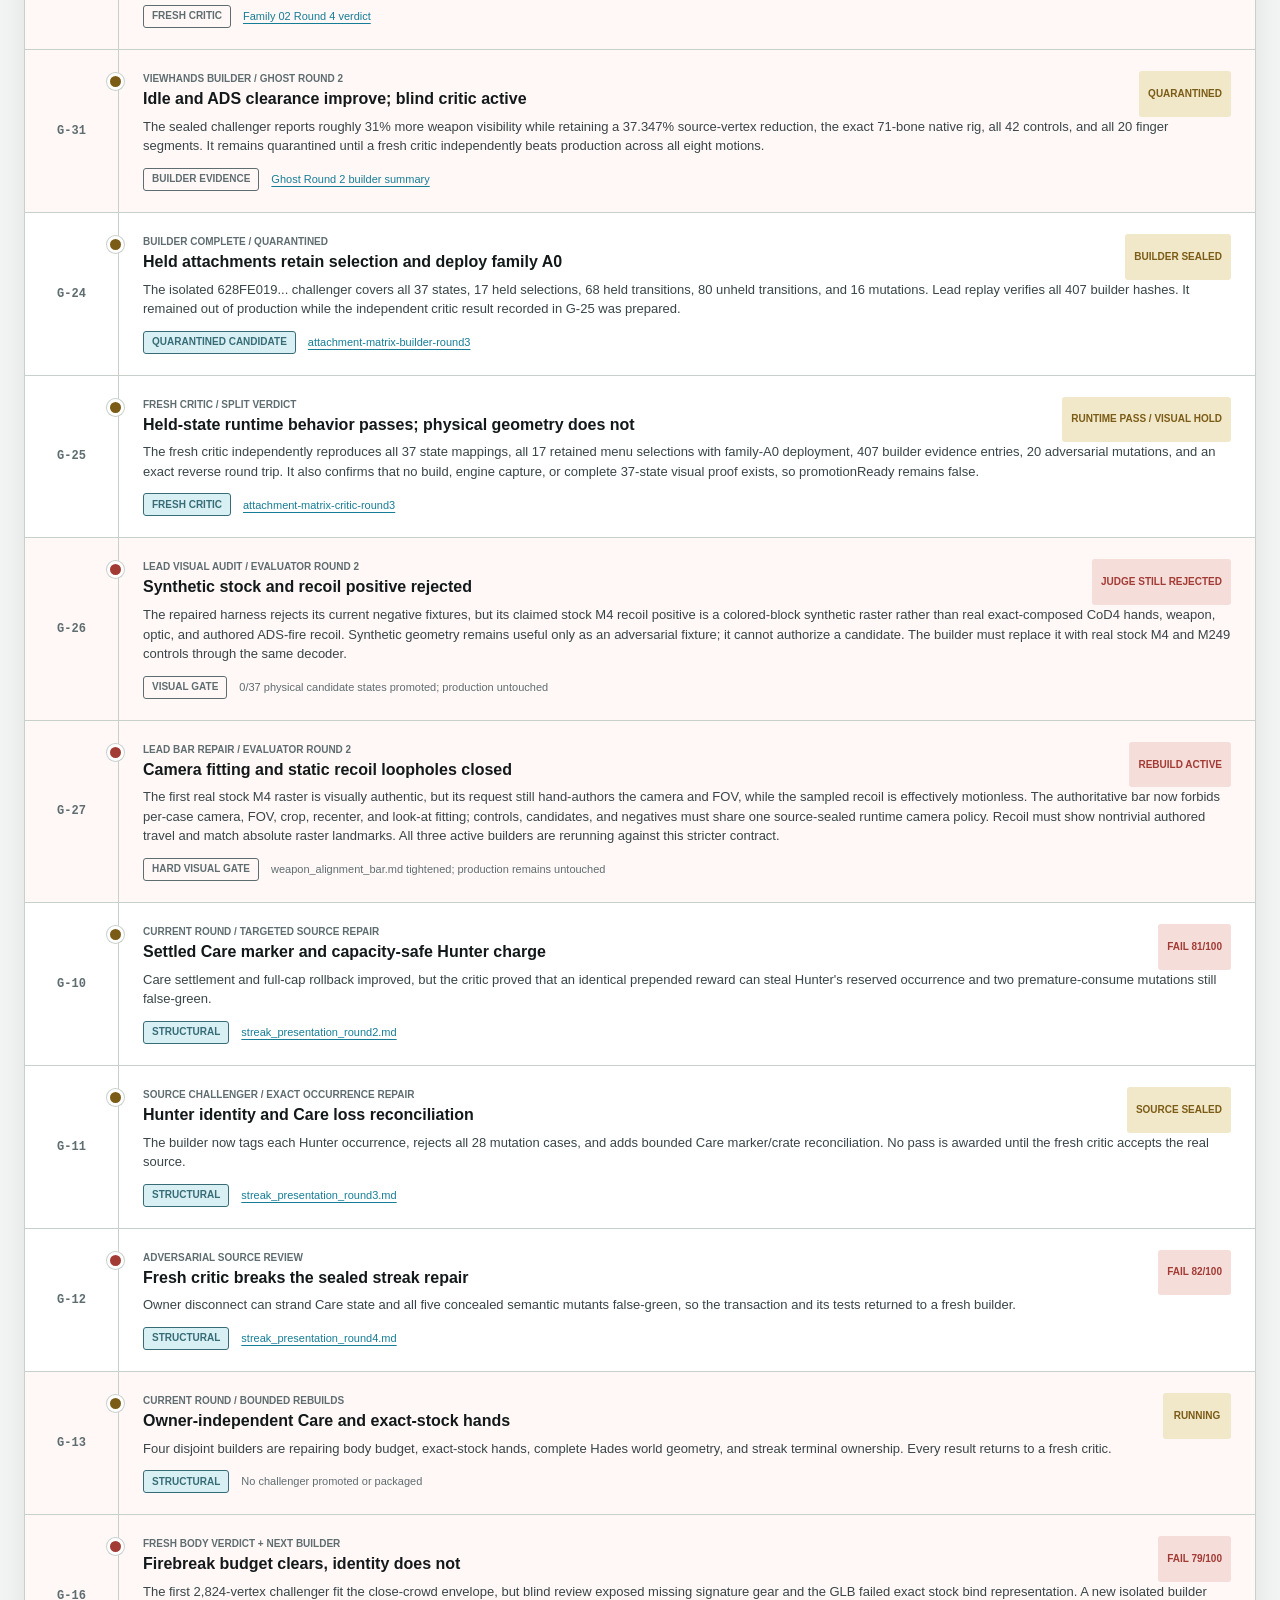
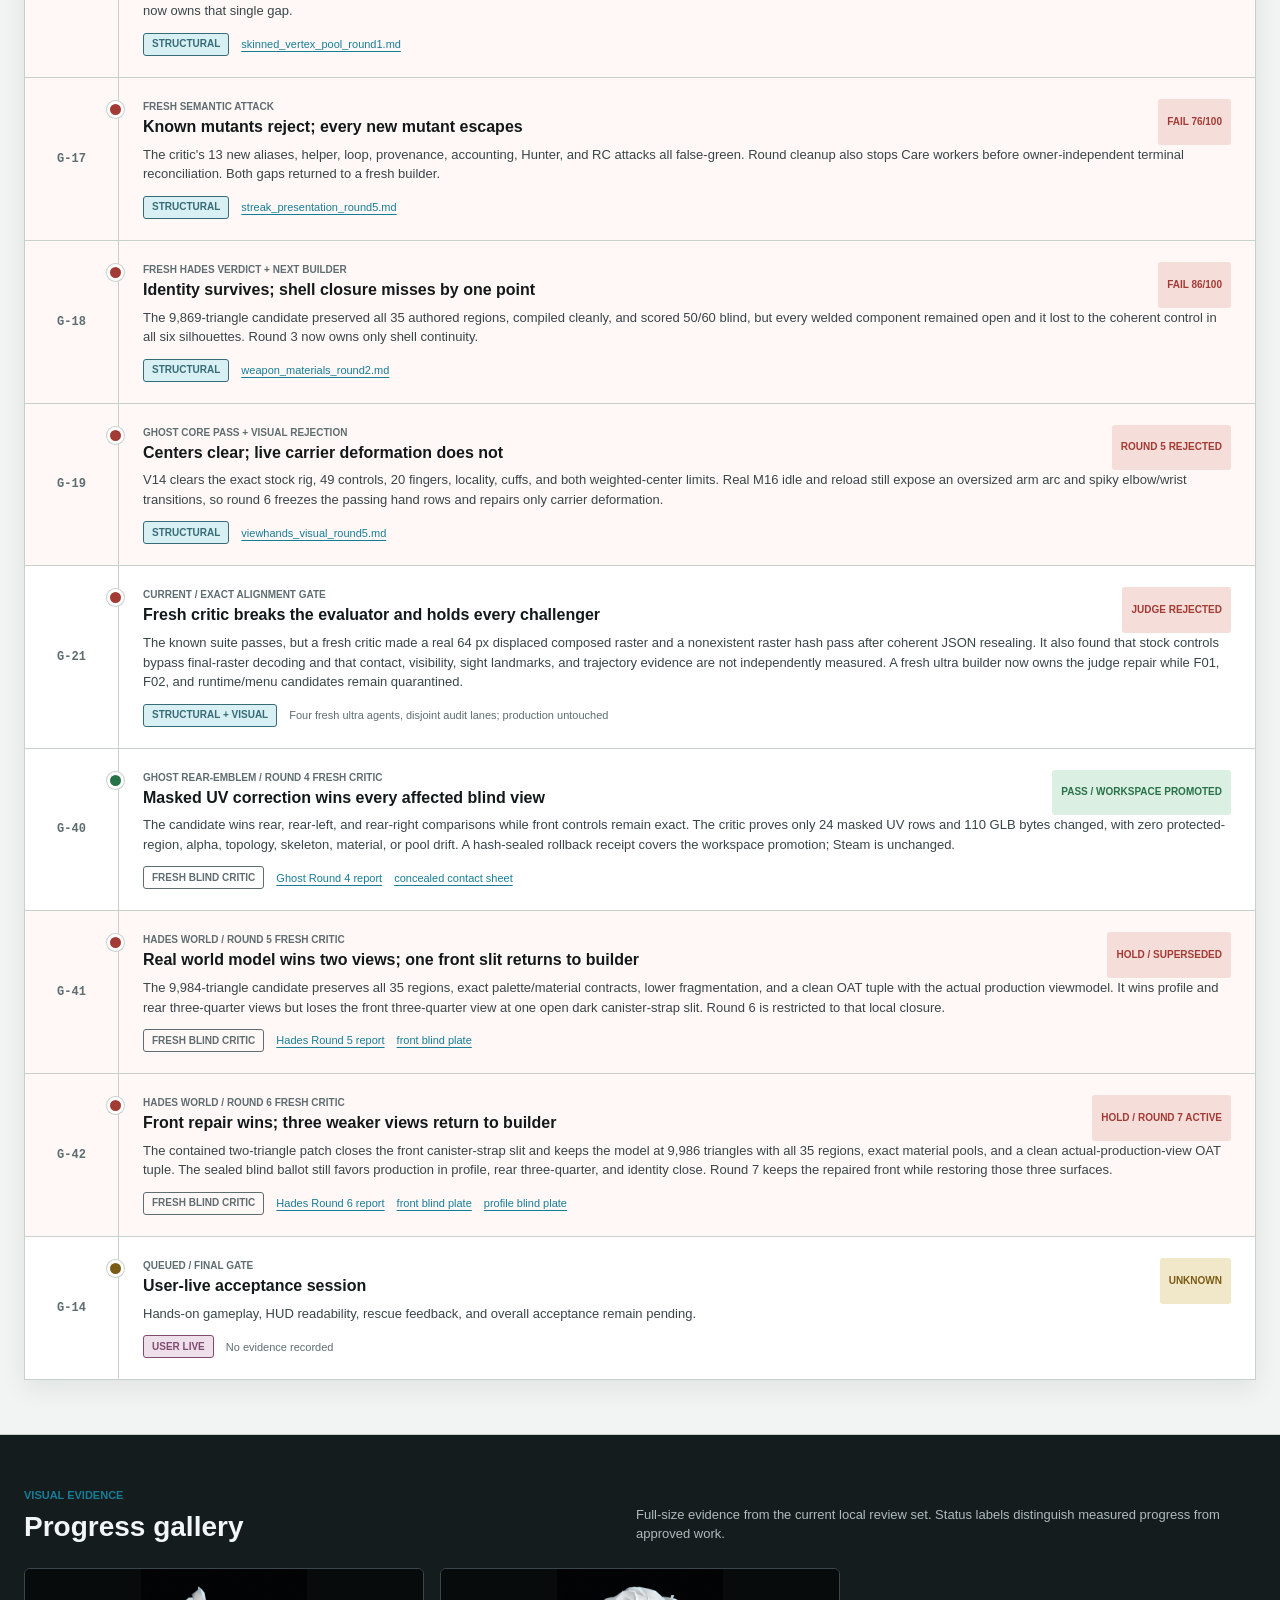
==== commit 2809e151: "Publish measured operator repair findings at snapshot 103" ====
--- a/index.html
+++ b/index.html
@@ -70,7 +70,7 @@
             </div>
             <div class="snapshot-stamp">
               <span>Current verdict: <strong class="text-fail">HOLD</strong></span>
-              <time datetime="2026-09-05T07:28:00-04:00">05 Sep 2026, 07:28 EDT</time>
+              <time datetime="2026-09-05T09:08:00-04:00">05 Sep 2026, 09:08 EDT</time>
             </div>
           </div>
         </div>
@@ -201,7 +201,7 @@
               <strong>Blind visual A/B</strong>
             </div>
             <div class="score-result" role="cell" data-label="Objective result">
-              RAM-7 and DM56 pass 64/64 fixed views and a fresh independent critic; Renetti passes contact, material, schema, and OAT review. Alice's middle-LOD repair and Iskra's metal rebind now pass targeted independent reviews. Whole-body holds remain; Ghost's small UV repair is under review. None is live-game acceptance.
+              RAM-7 and DM56 pass 64/64 fixed views and a fresh independent critic; Renetti passes contact, material, schema, and OAT review. Alice's middle-LOD repair, Iskra's metal rebind and Ghost's small UV repair pass targeted independent reviews. Ghost's vest layers still cross and Raines has motion defects. Whole-body and live-game acceptance remain held.
             </div>
             <div role="cell" data-label="Highest evidence"><span class="tier tier-structural">Structural</span></div>
             <div role="cell" data-label="State"><span class="status status-fail">Fail</span></div>
@@ -348,11 +348,11 @@
               </div>
               <div>
                 <dt>Operator repairs</dt>
-                <dd><a href="evidence/current/recovery-20260905/operators/alice-round3-critic-report.md">Alice's middle-LOD repair passes fresh static/OAT review</a>; its old reducer's stretched pants bridge is gone. Round4 now repairs the far-LOD feet. <a href="evidence/current/recovery-20260905/operators/ghost-round2-builder-report.md">Ghost's five cross-atlas faces are repaired through 12 changed UV bytes</a>, pending criticism; larger vest/leg defects remain. <a href="evidence/current/recovery-20260905/operators/iskra-round4-critic-report.md">Iskra's metal rebind passes corrected-pose review</a>; the closed-loop shape and charm/backpack overlap remain Round5 work. Mara32, Raines, and Talon still need their remaining body work.</dd>
+                <dd><a href="evidence/current/recovery-20260905/operators/alice-round3-critic-report.md">Alice's middle-LOD repair passes fresh static/OAT review</a>; its old reducer's stretched pants bridge is gone. Round4 now repairs the far-LOD feet. <a href="evidence/current/recovery-20260905/operators/ghost-round2-critic-report.md">Ghost's 12-byte UV repair passes independent review</a>, but five measured vest/decal depth reversals remain; Round3 repairs those layers together. <a href="evidence/current/recovery-20260905/operators/iskra-round4-critic-report.md">Iskra's metal rebind passes corrected-pose review</a>; the closed-loop shape and charm/backpack overlap remain Round5 work. <a href="evidence/current/recovery-20260905/operators/raines-motion-review.md">Raines' corrected crouch check holds lower-leg and apron behavior</a>, already visible in its pre-LOD retargeted source. Mara32 and Talon still need their remaining body work.</dd>
               </div>
               <div>
                 <dt>Publication state</dt>
-                <dd><strong>SNAPSHOT 102.</strong> The current full build reproduces byte-identically and passes all 18 shipped map budgets. The publication-gate replay rejects the archived 992-slot tuple and accepts the new 990-slot tuple without relaxing the cap. Alice and Iskra have new targeted repair passes, with their specific remaining defects recorded. Steam and production remain unchanged. <a href="evidence/current/recovery-20260905/package/world-pack-critic.md">Independent packing review</a>; <a href="evidence/current/recovery-20260905/package/world-pack-integration.json">current exact tuple and repeat evidence</a>.</dd>
+                <dd><strong>SNAPSHOT 103.</strong> The current full build reproduces byte-identically and passes all 18 shipped map budgets. The publication-gate replay rejects the archived 992-slot tuple and accepts the new 990-slot tuple without relaxing the cap. The latest Ghost critic separates its small UV pass from the actual layer-geometry failure; a corrected Raines check identifies a pre-reduction motion problem. Three bounded body repairs are active. Steam and production remain unchanged. <a href="evidence/current/recovery-20260905/package/world-pack-critic.md">Independent packing review</a>; <a href="evidence/current/recovery-20260905/package/world-pack-integration.json">current exact tuple and repeat evidence</a>.</dd>
               </div>
             </dl>
 
@@ -982,8 +982,8 @@
             <h3 id="gap-title">Finish the operator repairs and prove them in motion.</h3>
             <p>
               The model-space repair now passes the actual full build and all 18 shipped maps. Alice's middle-LOD
-              surfaces pass review; its far-LOD feet are being repaired. Ghost's five-face UV fix is under review,
-              Iskra's hanging assembly needs follow-up, and Mara32 still has surface and motion gaps. Raines needs final review and Talon
+              surfaces pass review; its far-LOD feet are being repaired. Ghost's five-face UV fix passes review but its vest layers still cross,
+              Iskra's hanging assembly needs follow-up, and Mara32 still has surface and motion gaps. Raines needs a native rig/seam repair and final review; Talon
               needs identity/material work. Candidate animation must be judged with the corrected diagnostic and live evidence.
             </p>
             <div class="exit-evidence">
@@ -2249,7 +2249,7 @@
   <footer class="site-footer">
     <div class="section-shell footer-inner">
       <p><strong>XI FreezeTag Gauntlet</strong> / local evidence board</p>
-      <p>Snapshot 102 source: project evidence on 05 Sep 2026. <a href="README.md">Update guide</a></p>
+      <p>Snapshot 103 source: project evidence on 05 Sep 2026. <a href="README.md">Update guide</a></p>
     </div>
   </footer>
 </body>
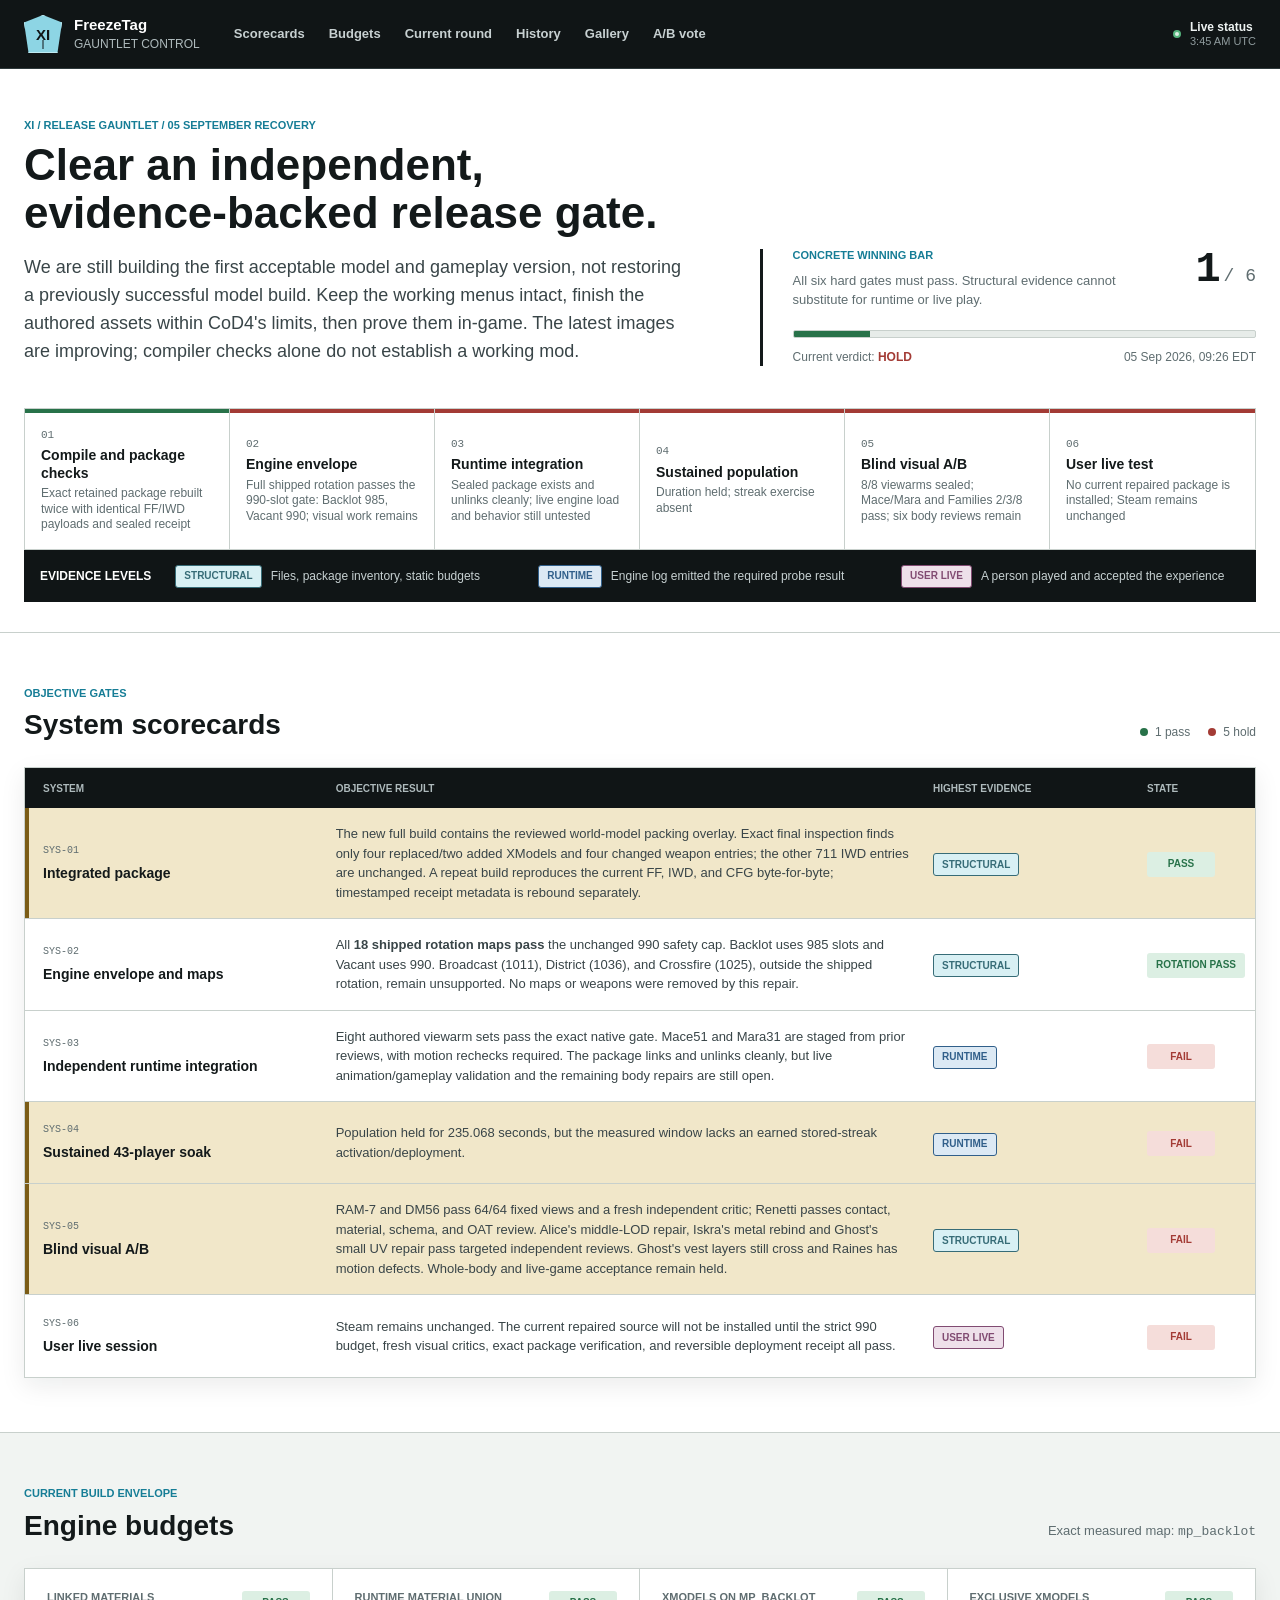
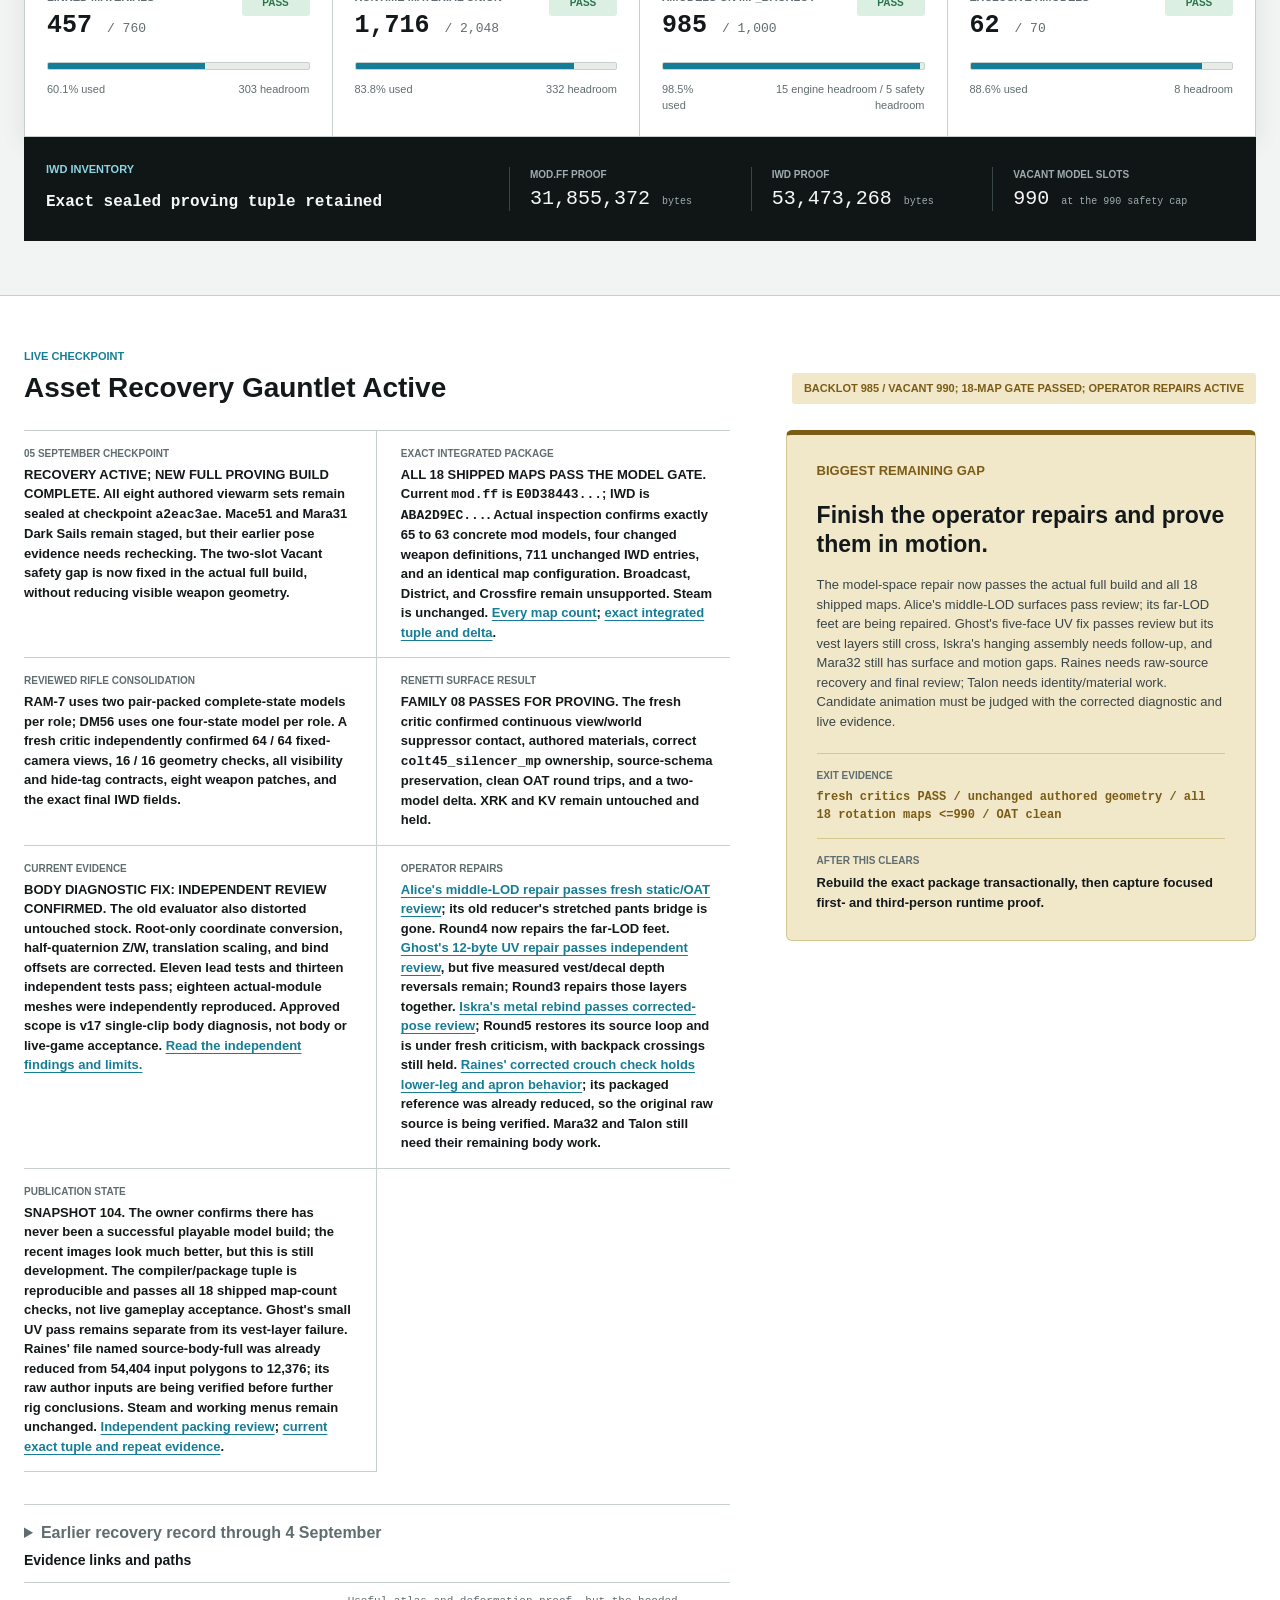
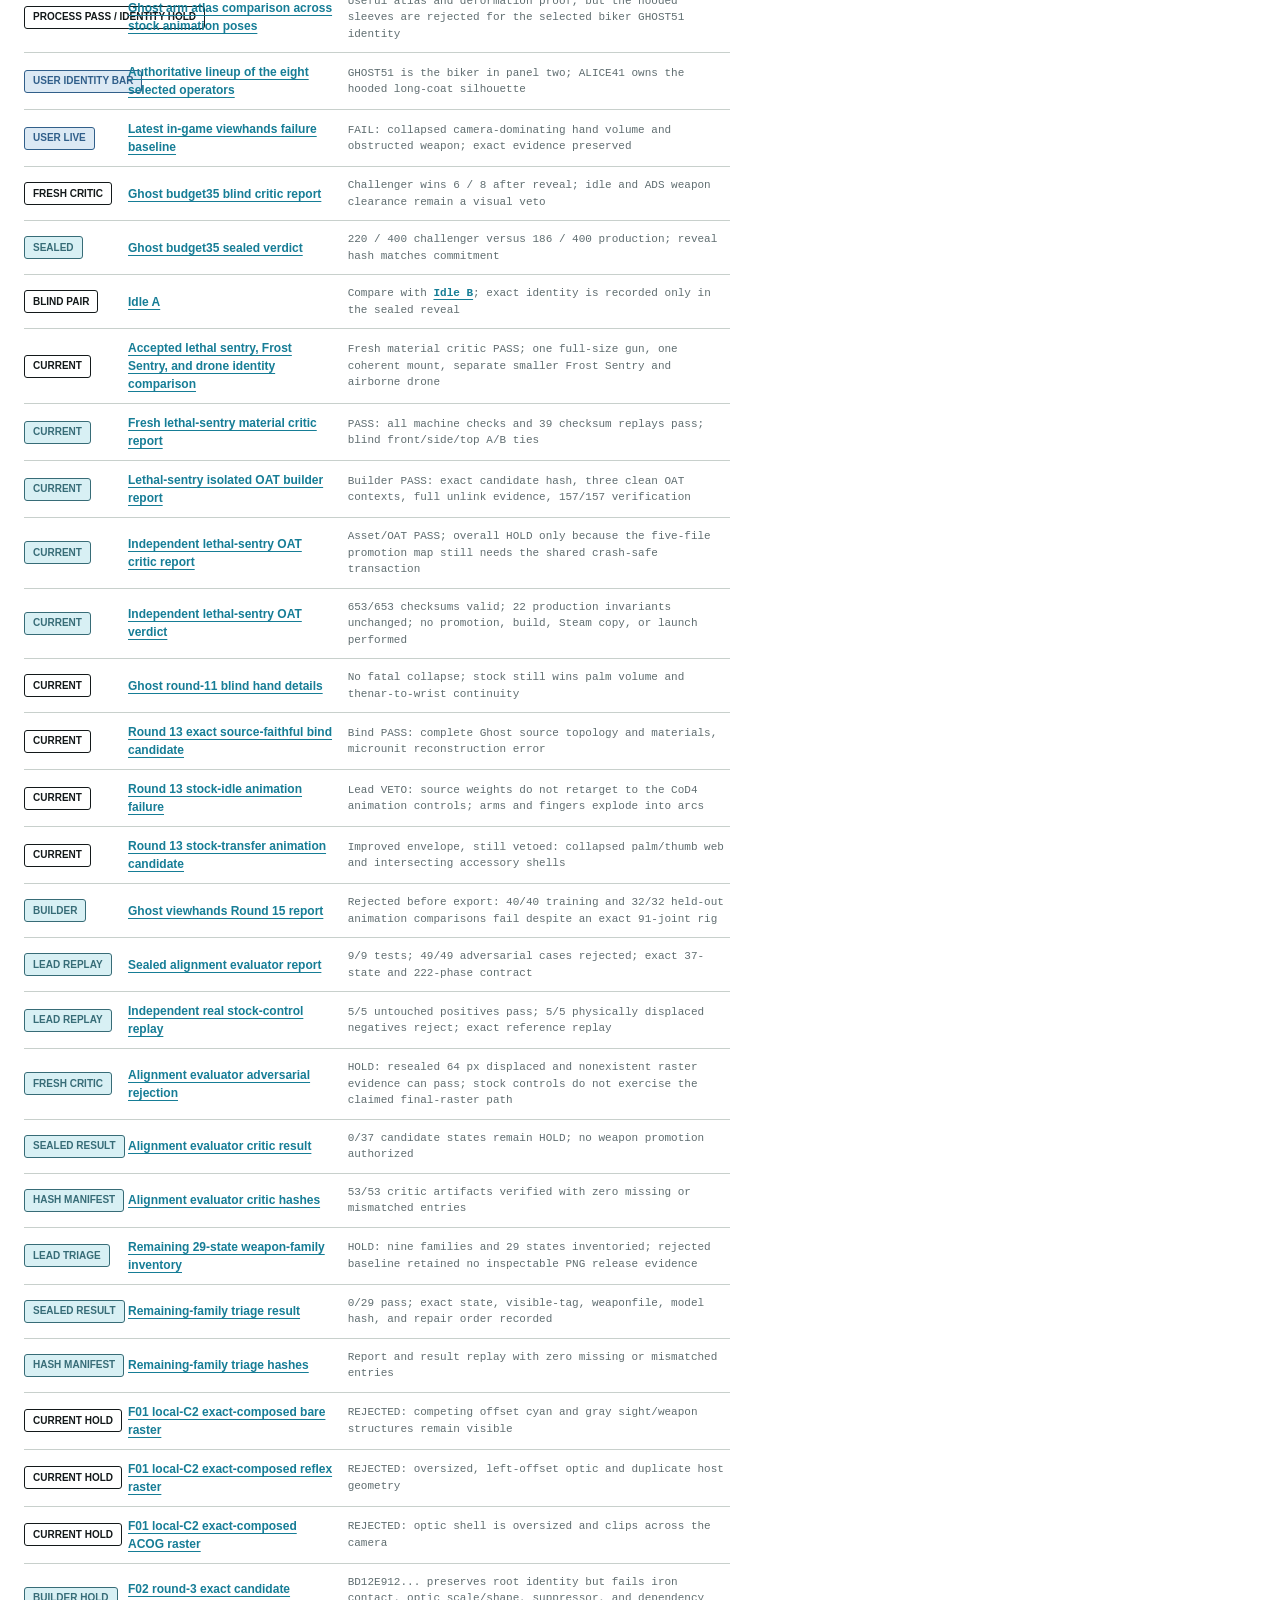
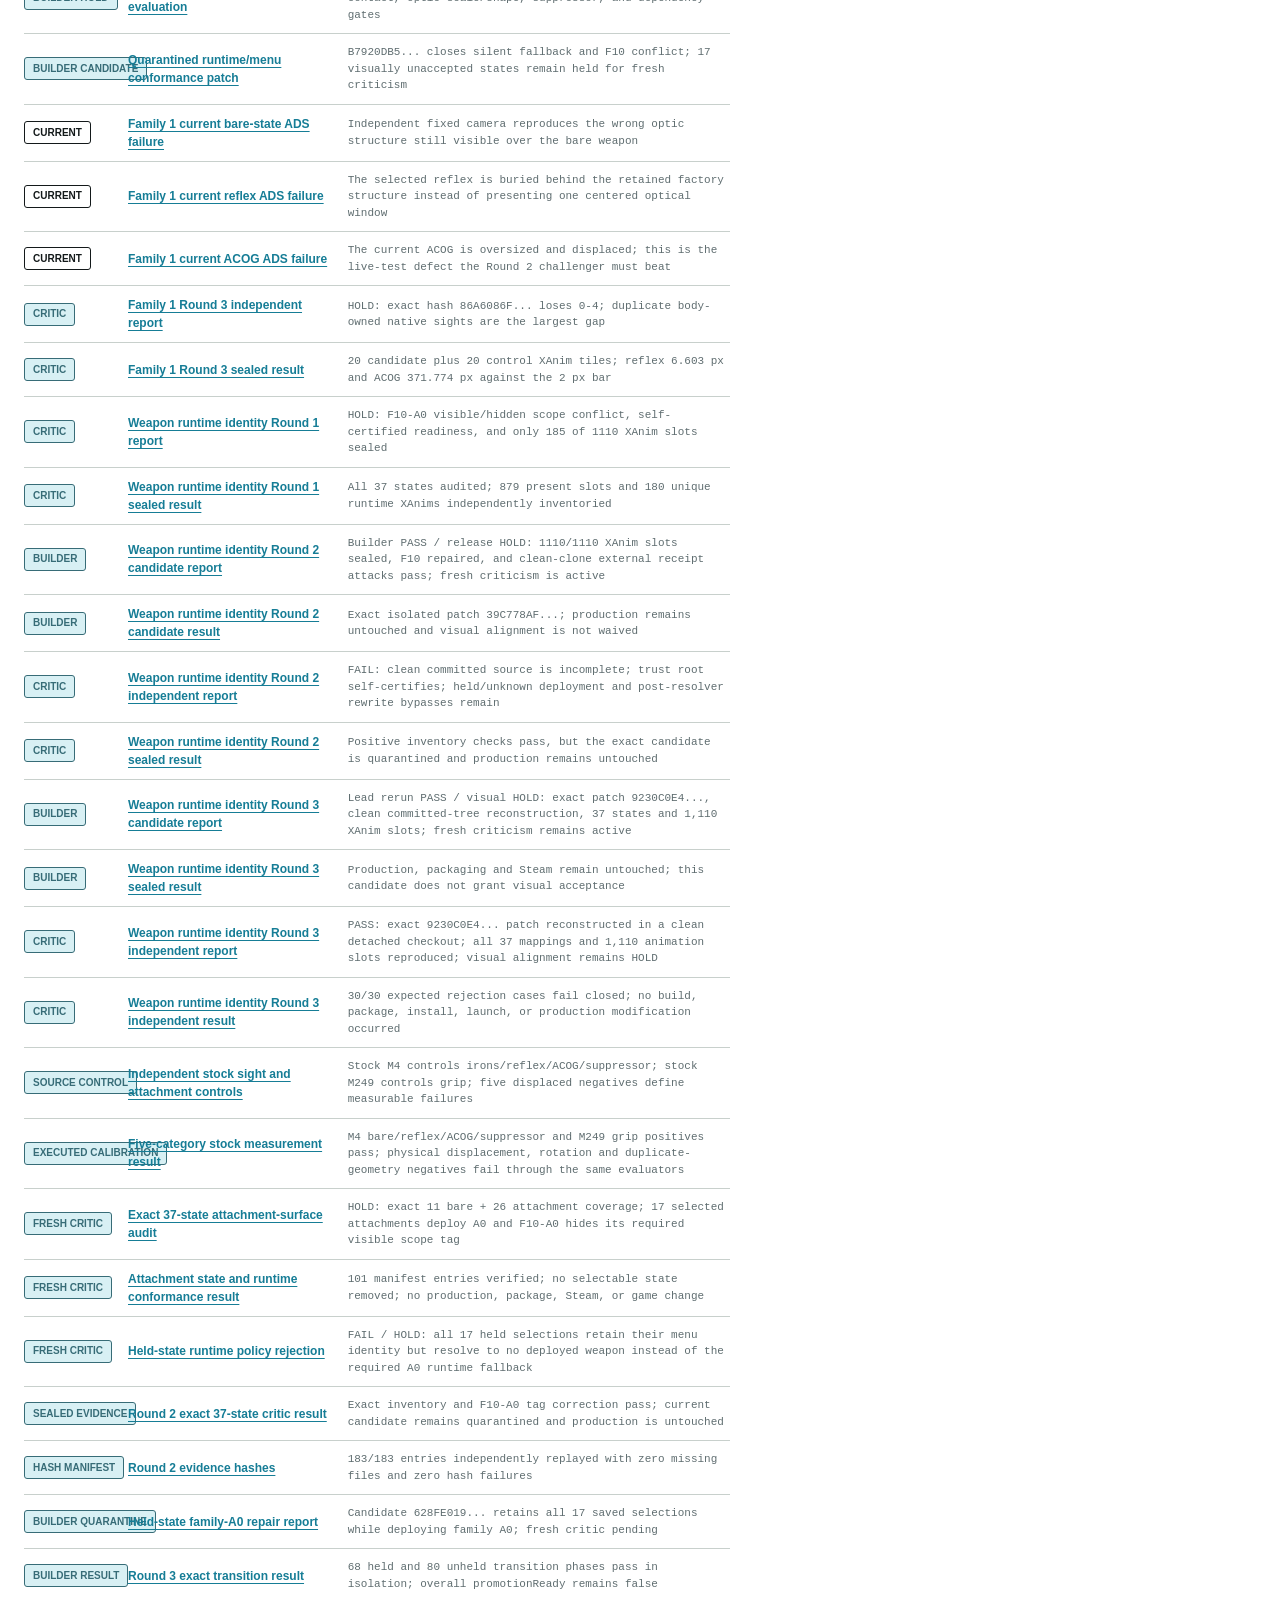
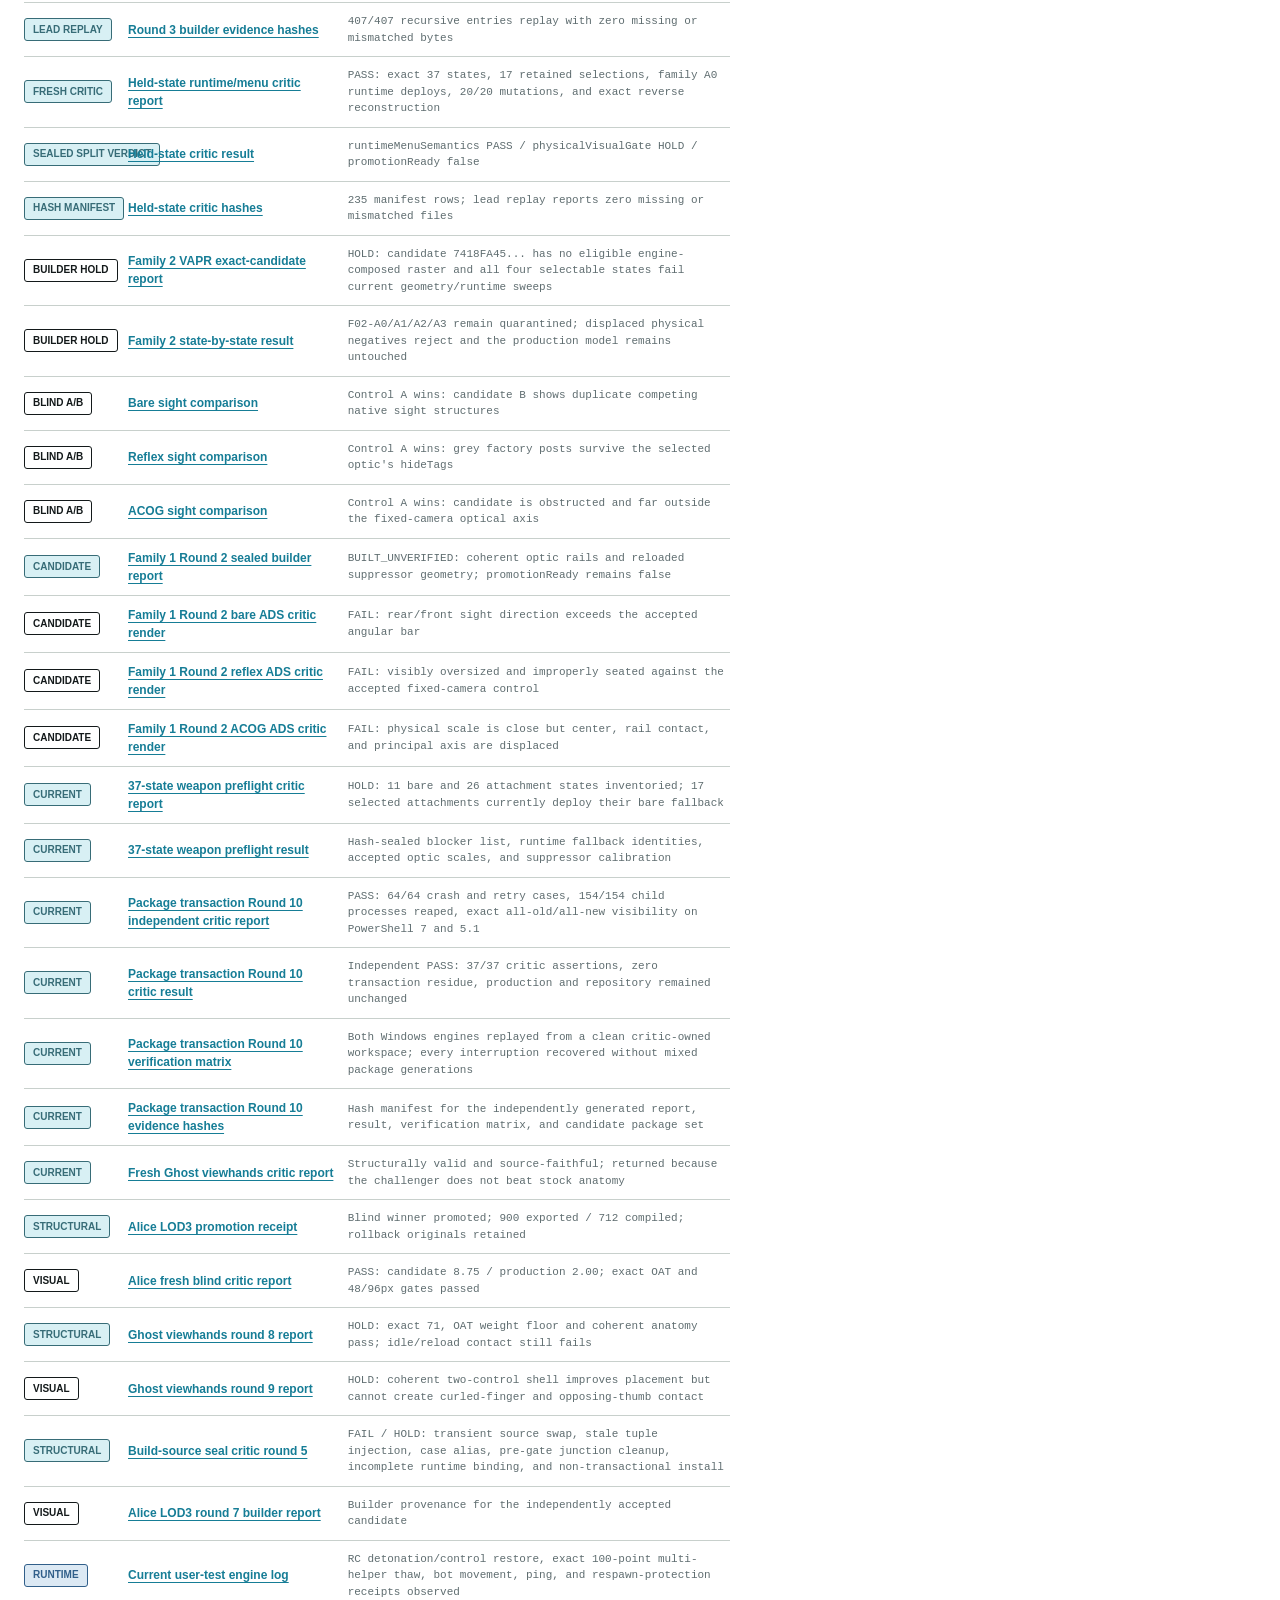
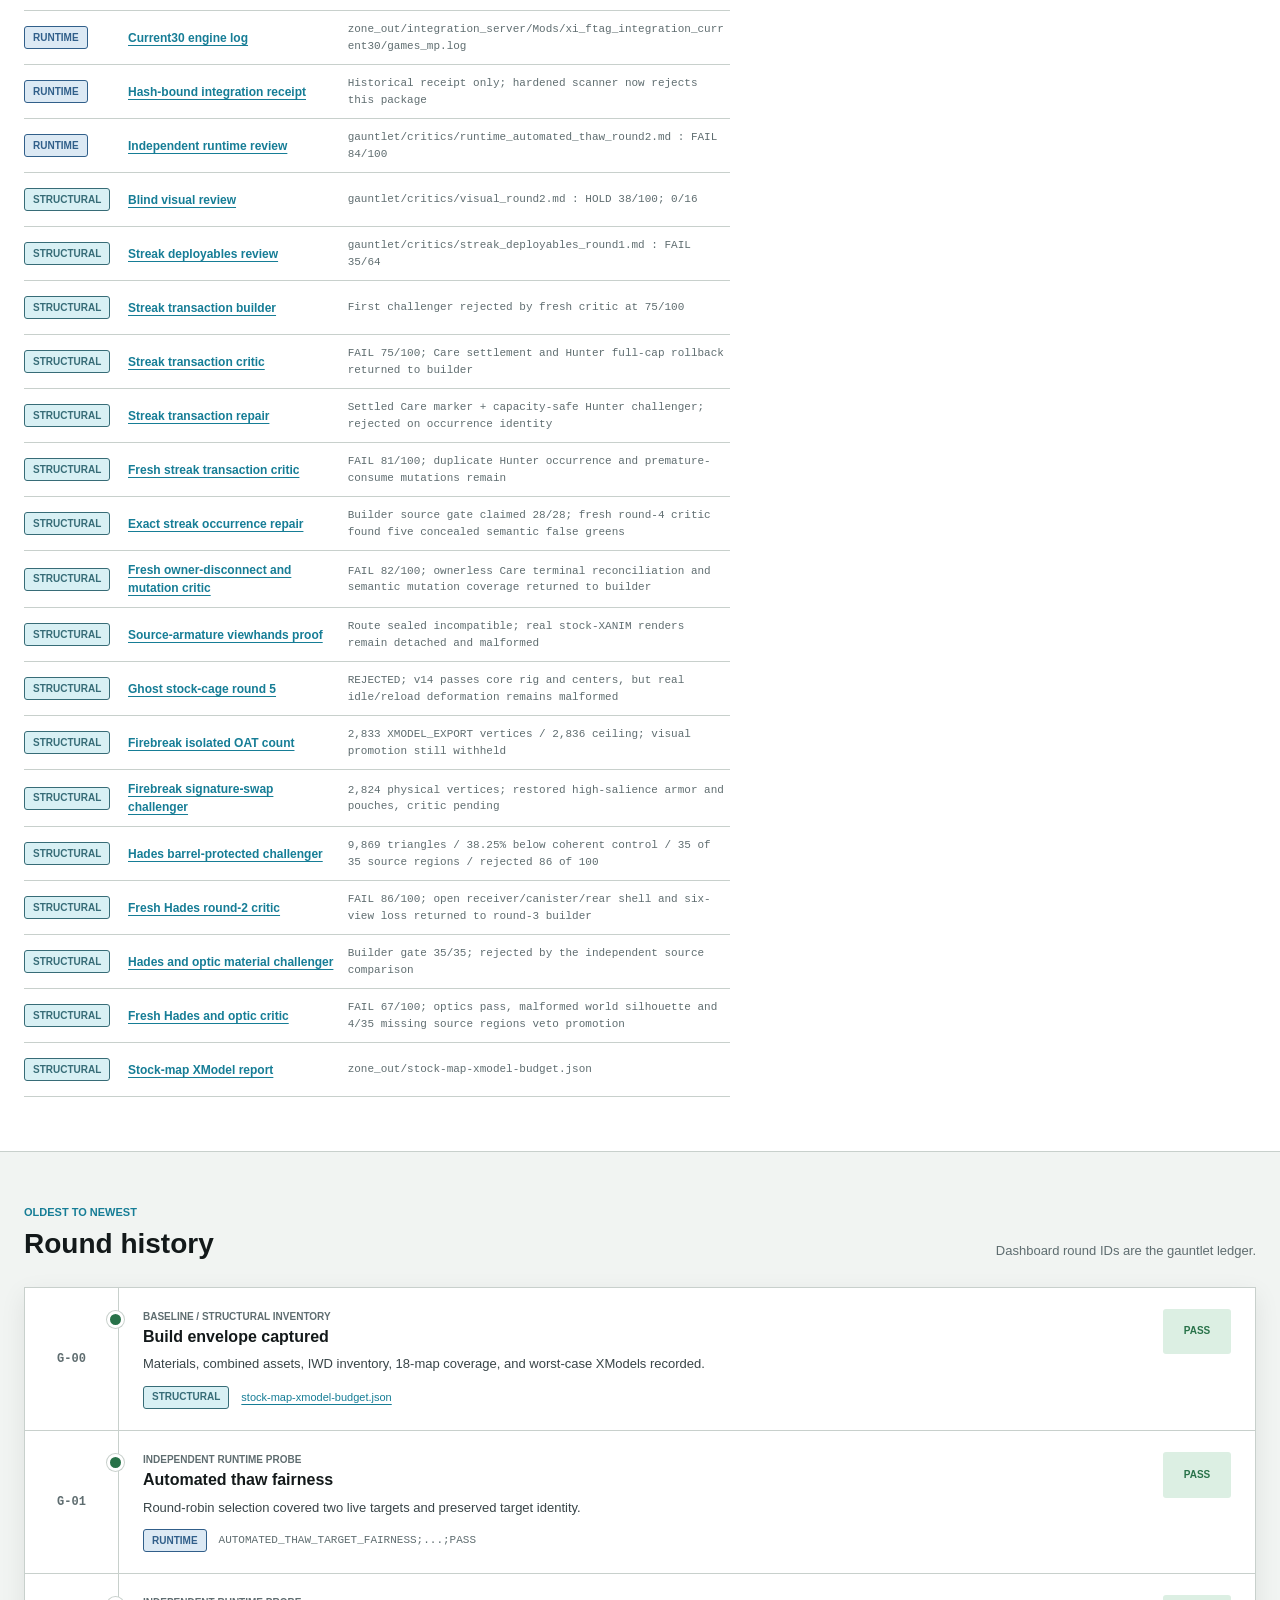
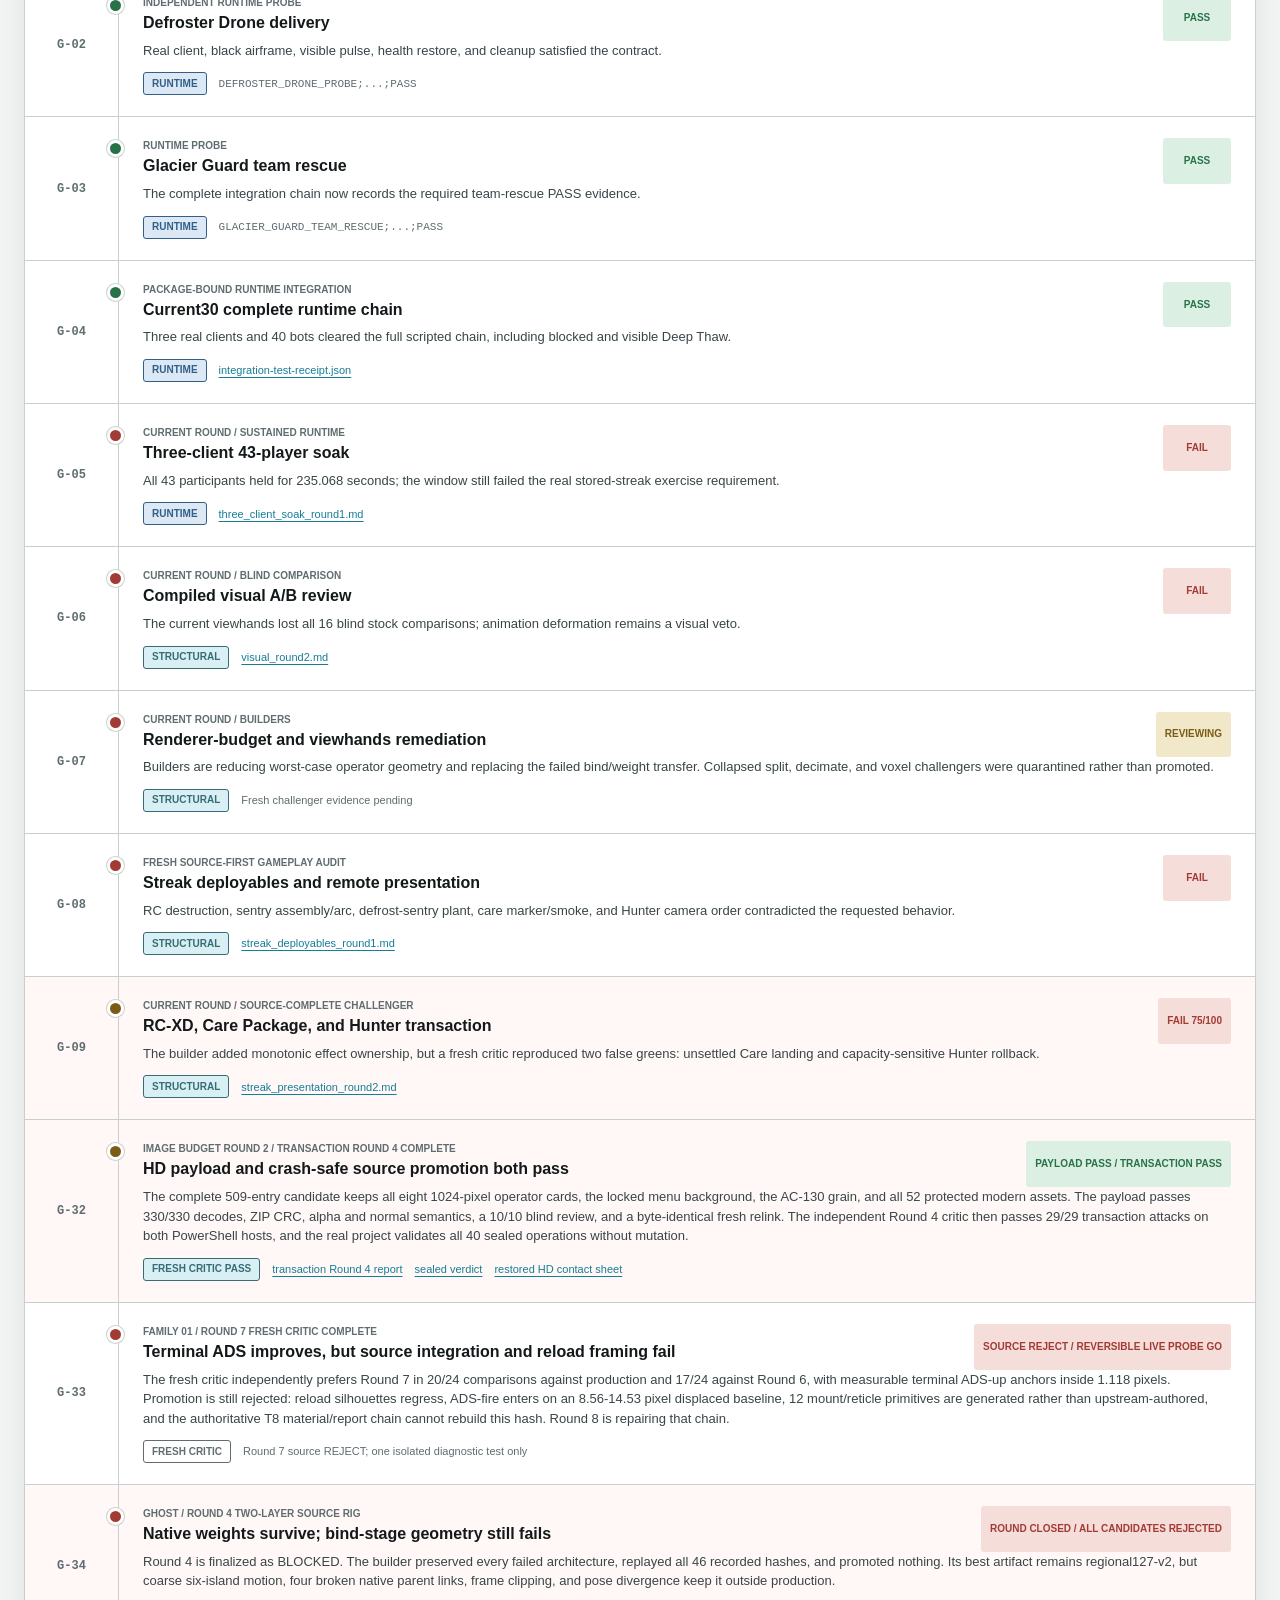
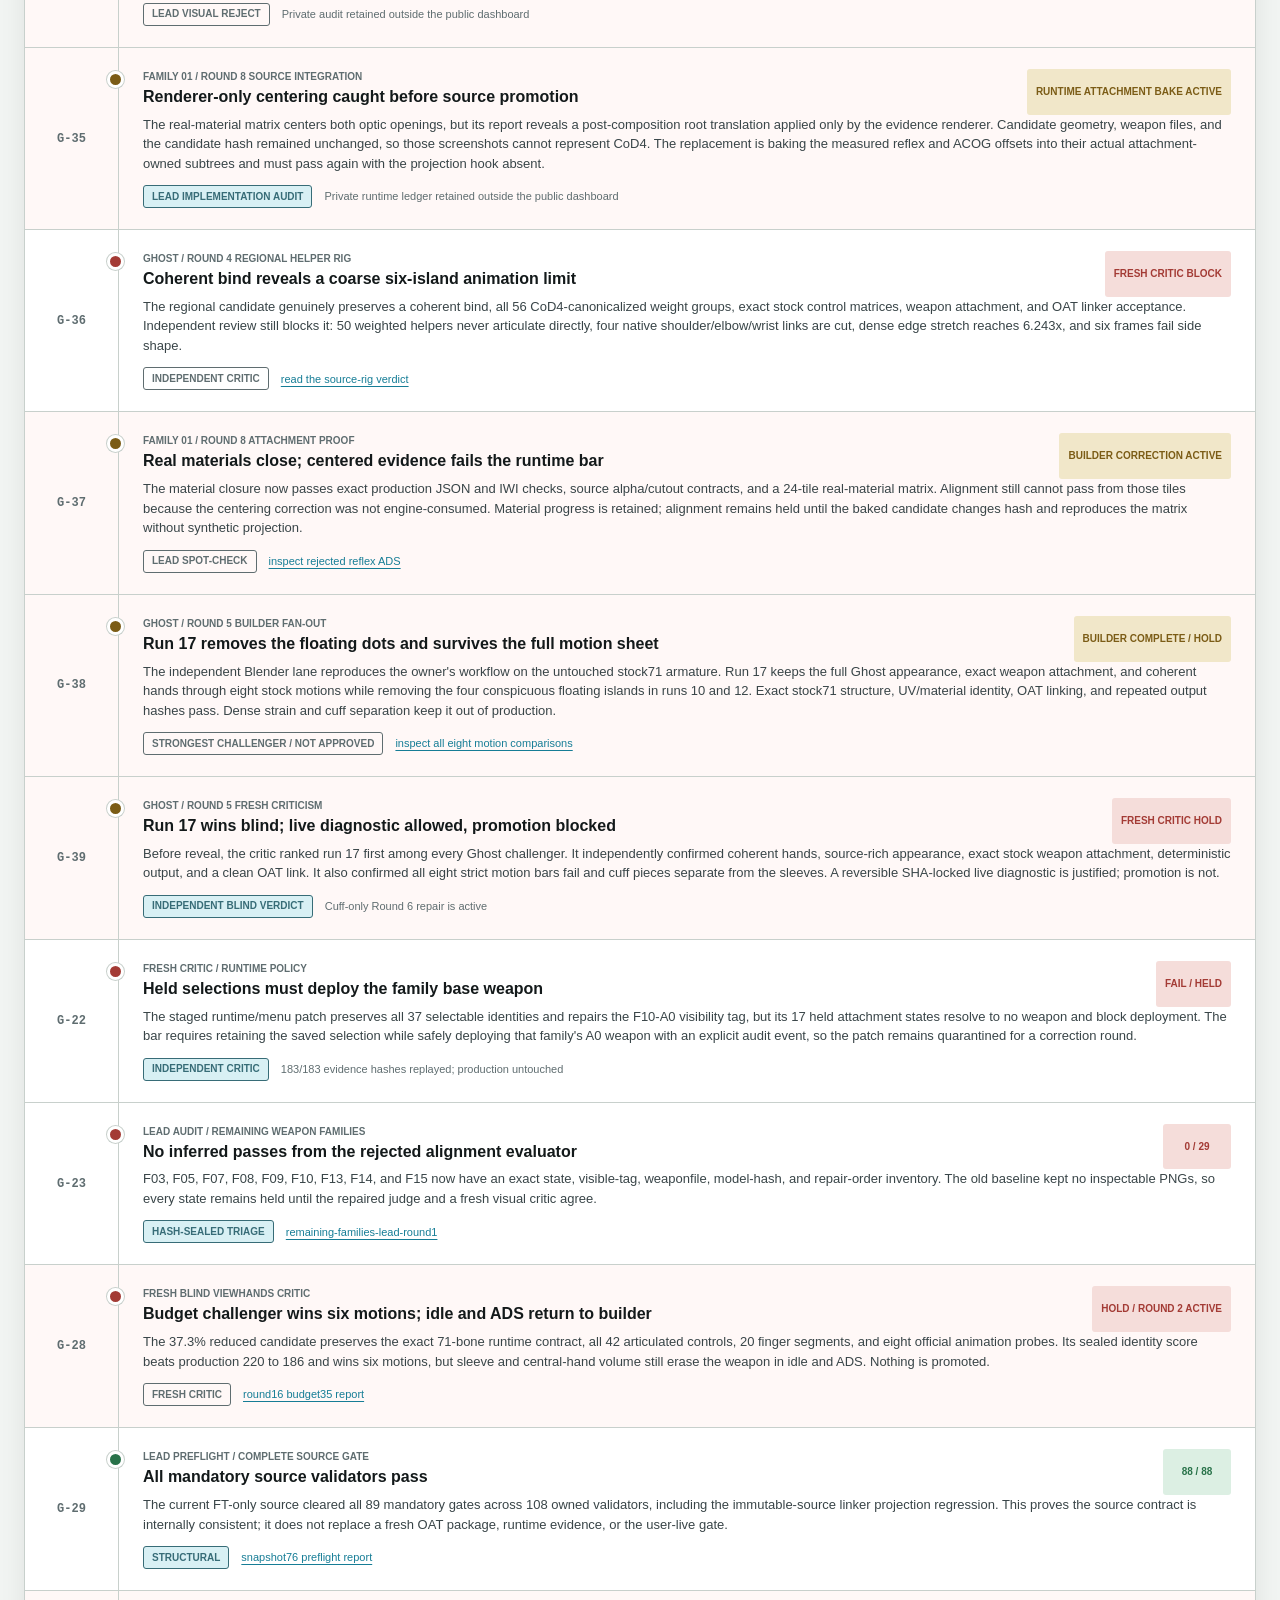
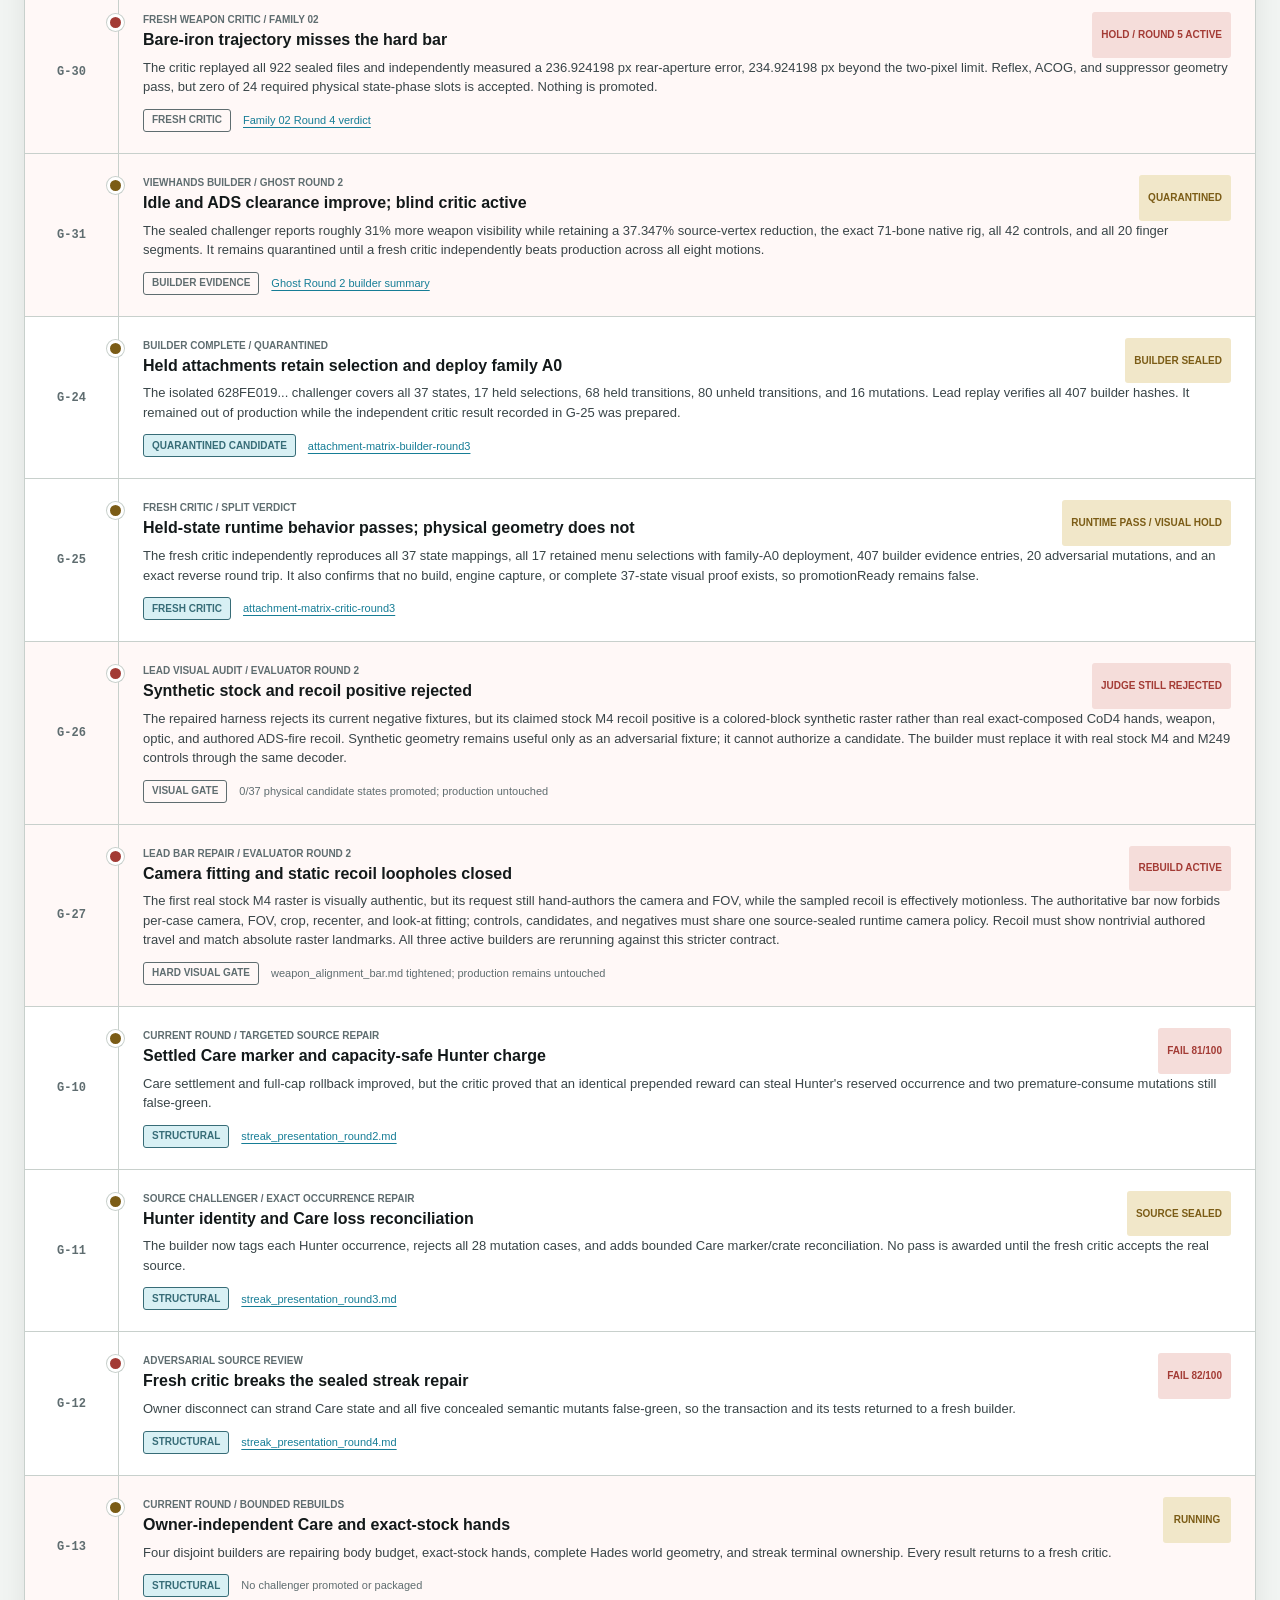
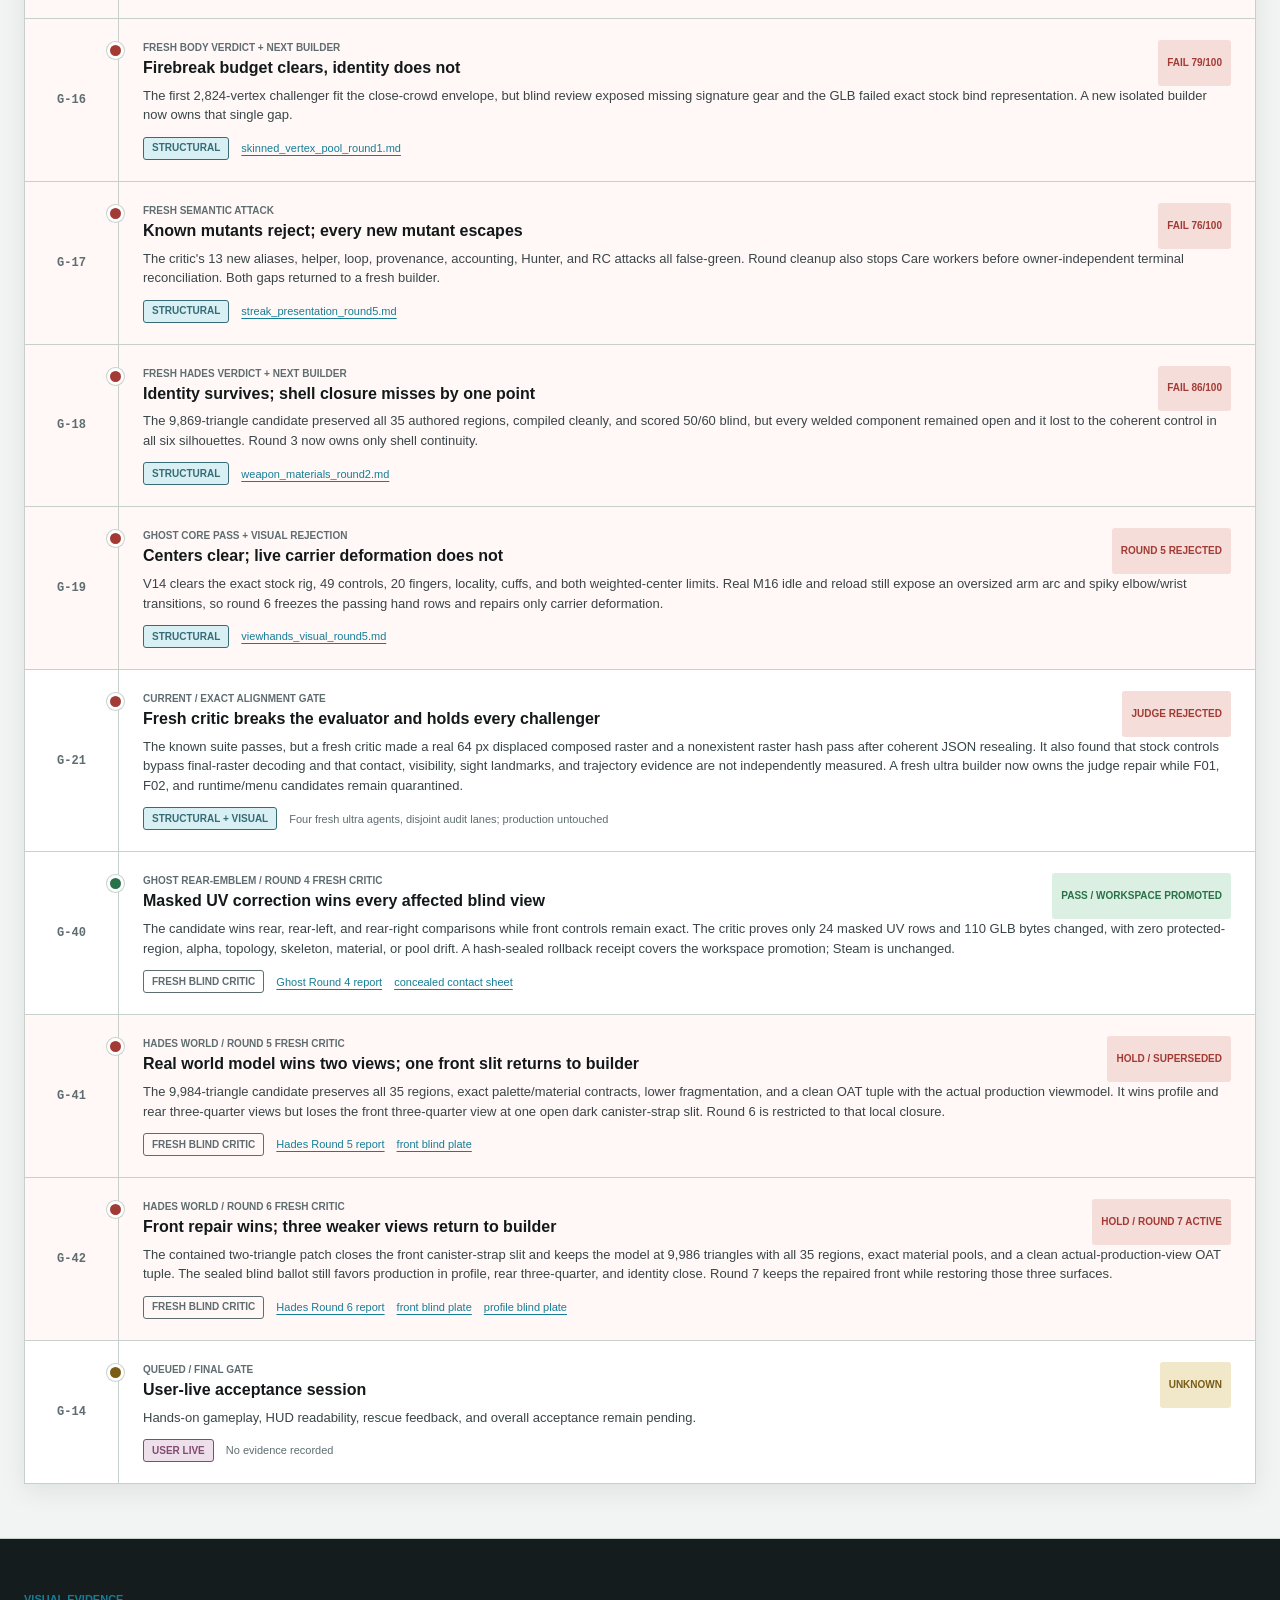
==== commit 22c2290f: "Clarify unfinished playable state and reduced Raines reference" ====
--- a/index.html
+++ b/index.html
@@ -50,8 +50,10 @@
             <p class="eyebrow">XI / RELEASE GAUNTLET / 05 SEPTEMBER RECOVERY</p>
             <h1 id="goal-title">Clear an independent, evidence-backed release gate.</h1>
             <p class="lede">
-              Finish the authored operator, viewarm, weapon, and attachment recovery inside CoD4's
-              hard engine limits, then seal one reversible build for runtime and user-live proof.
+              We are still building the first acceptable model and gameplay version, not restoring
+              a previously successful model build. Keep the working menus intact, finish the authored
+              assets within CoD4's limits, then prove them in-game. The latest images are improving;
+              compiler checks alone do not establish a working mod.
             </p>
           </div>
 
@@ -70,7 +72,7 @@
             </div>
             <div class="snapshot-stamp">
               <span>Current verdict: <strong class="text-fail">HOLD</strong></span>
-              <time datetime="2026-09-05T09:08:00-04:00">05 Sep 2026, 09:08 EDT</time>
+              <time datetime="2026-09-05T09:26:00-04:00">05 Sep 2026, 09:26 EDT</time>
             </div>
           </div>
         </div>
@@ -78,7 +80,7 @@
         <ol class="winning-bar" aria-label="Release gates">
           <li class="checkpoint is-pass">
             <span class="checkpoint-index">01</span>
-            <strong>Build and package</strong>
+            <strong>Compile and package checks</strong>
             <span>Exact retained package rebuilt twice with identical FF/IWD payloads and sealed receipt</span>
           </li>
           <li class="checkpoint is-fail">
@@ -348,11 +350,11 @@
               </div>
               <div>
                 <dt>Operator repairs</dt>
-                <dd><a href="evidence/current/recovery-20260905/operators/alice-round3-critic-report.md">Alice's middle-LOD repair passes fresh static/OAT review</a>; its old reducer's stretched pants bridge is gone. Round4 now repairs the far-LOD feet. <a href="evidence/current/recovery-20260905/operators/ghost-round2-critic-report.md">Ghost's 12-byte UV repair passes independent review</a>, but five measured vest/decal depth reversals remain; Round3 repairs those layers together. <a href="evidence/current/recovery-20260905/operators/iskra-round4-critic-report.md">Iskra's metal rebind passes corrected-pose review</a>; the closed-loop shape and charm/backpack overlap remain Round5 work. <a href="evidence/current/recovery-20260905/operators/raines-motion-review.md">Raines' corrected crouch check holds lower-leg and apron behavior</a>, already visible in its pre-LOD retargeted source. Mara32 and Talon still need their remaining body work.</dd>
+                <dd><a href="evidence/current/recovery-20260905/operators/alice-round3-critic-report.md">Alice's middle-LOD repair passes fresh static/OAT review</a>; its old reducer's stretched pants bridge is gone. Round4 now repairs the far-LOD feet. <a href="evidence/current/recovery-20260905/operators/ghost-round2-critic-report.md">Ghost's 12-byte UV repair passes independent review</a>, but five measured vest/decal depth reversals remain; Round3 repairs those layers together. <a href="evidence/current/recovery-20260905/operators/iskra-round4-critic-report.md">Iskra's metal rebind passes corrected-pose review</a>; Round5 restores its source loop and is under fresh criticism, with backpack crossings still held. <a href="evidence/current/recovery-20260905/operators/raines-motion-review.md">Raines' corrected crouch check holds lower-leg and apron behavior</a>; its packaged reference was already reduced, so the original raw source is being verified. Mara32 and Talon still need their remaining body work.</dd>
               </div>
               <div>
                 <dt>Publication state</dt>
-                <dd><strong>SNAPSHOT 103.</strong> The current full build reproduces byte-identically and passes all 18 shipped map budgets. The publication-gate replay rejects the archived 992-slot tuple and accepts the new 990-slot tuple without relaxing the cap. The latest Ghost critic separates its small UV pass from the actual layer-geometry failure; a corrected Raines check identifies a pre-reduction motion problem. Three bounded body repairs are active. Steam and production remain unchanged. <a href="evidence/current/recovery-20260905/package/world-pack-critic.md">Independent packing review</a>; <a href="evidence/current/recovery-20260905/package/world-pack-integration.json">current exact tuple and repeat evidence</a>.</dd>
+                <dd><strong>SNAPSHOT 104.</strong> The owner confirms there has never been a successful playable model build; the recent images look much better, but this is still development. The compiler/package tuple is reproducible and passes all 18 shipped map-count checks, not live gameplay acceptance. Ghost's small UV pass remains separate from its vest-layer failure. Raines' file named source-body-full was already reduced from 54,404 input polygons to 12,376; its raw author inputs are being verified before further rig conclusions. Steam and working menus remain unchanged. <a href="evidence/current/recovery-20260905/package/world-pack-critic.md">Independent packing review</a>; <a href="evidence/current/recovery-20260905/package/world-pack-integration.json">current exact tuple and repeat evidence</a>.</dd>
               </div>
             </dl>
 
@@ -983,7 +985,7 @@
             <p>
               The model-space repair now passes the actual full build and all 18 shipped maps. Alice's middle-LOD
               surfaces pass review; its far-LOD feet are being repaired. Ghost's five-face UV fix passes review but its vest layers still cross,
-              Iskra's hanging assembly needs follow-up, and Mara32 still has surface and motion gaps. Raines needs a native rig/seam repair and final review; Talon
+              Iskra's hanging assembly needs follow-up, and Mara32 still has surface and motion gaps. Raines needs raw-source recovery and final review; Talon
               needs identity/material work. Candidate animation must be judged with the corrected diagnostic and live evidence.
             </p>
             <div class="exit-evidence">
@@ -2249,7 +2251,7 @@
   <footer class="site-footer">
     <div class="section-shell footer-inner">
       <p><strong>XI FreezeTag Gauntlet</strong> / local evidence board</p>
-      <p>Snapshot 103 source: project evidence on 05 Sep 2026. <a href="README.md">Update guide</a></p>
+      <p>Snapshot 104 source: project evidence and owner feedback on 05 Sep 2026. <a href="README.md">Update guide</a></p>
     </div>
   </footer>
 </body>
